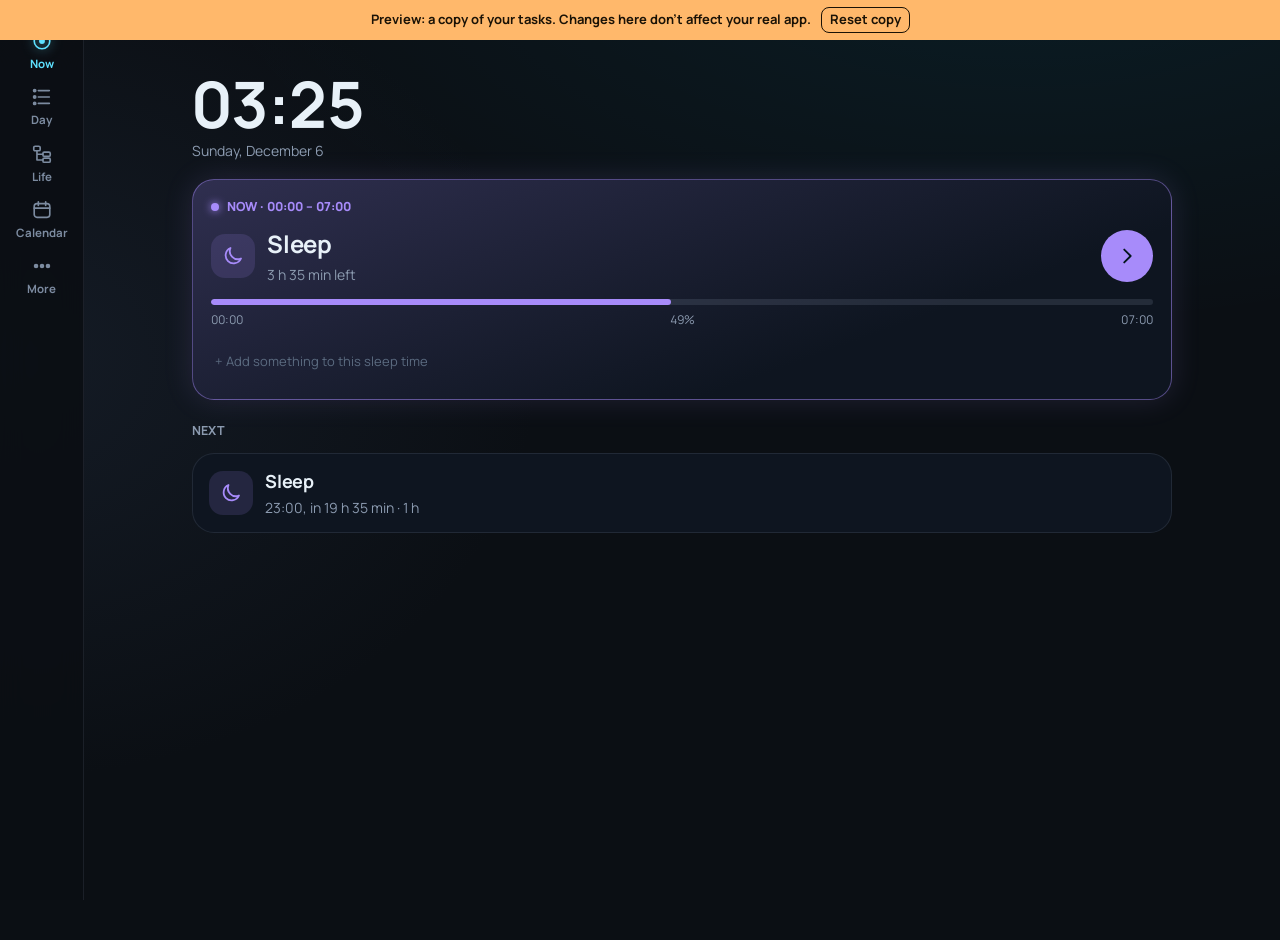
==== preview/index.html @ 296c931f "Add v2 planner preview (Now, Day timeline, Life tree, Calendar) Co-Authored-By: Claude Opus 5.5 <nor" ====
<!doctype html>
<html lang="en">
<head>
<meta charset="utf-8">
<meta name="viewport" content="width=device-width, initial-scale=1, viewport-fit=cover">
<meta name="theme-color" content="#0B0F14">
<title>Next Up</title>
<link rel="stylesheet" href="../fonts/manrope.css">

<link rel="icon" href="../icons/icon-192.png">
<link rel="apple-touch-icon" href="../icons/icon-192.png">
<meta name="mobile-web-app-capable" content="yes">
<script src="../sortable.min.js"></script>
<style>
:root{
  --bg:#0B0F14; --s1:#121A23; --s2:#1A2430; --s3:#2A384F; --line:rgba(94,225,255,.10); --line2:rgba(42,56,79,.75);
  --ink:#E8F1F8; --muted:#8A9BB0; --faint:#5C6B7E;
  --accent:#00D1FF; --accent2:#5EE1FF; --accent-ink:#03151C; --glow:rgba(0,209,255,.35);
  --danger:#FF7A88; --warn:#FFB86B; --ease:cubic-bezier(.25,.8,.25,1);
  color-scheme:dark;
}
@media (prefers-color-scheme: dark){:root:not([data-theme="light"]){--bg:#0B0F14;--s1:#121A23;--s2:#1A2430;--s3:#2A384F;--ink:#E8F1F8;--muted:#8A9BB0;--faint:#5C6B7E;--accent:#00D1FF;--accent2:#5EE1FF;color-scheme:dark}}
:root[data-theme="dark"]{--bg:#0B0F14;--s1:#121A23;--s2:#1A2430;--s3:#2A384F;--ink:#E8F1F8;--muted:#8A9BB0;--faint:#5C6B7E;--accent:#00D1FF;--accent2:#5EE1FF;color-scheme:dark}
:root{box-sizing:border-box;padding-top:env(safe-area-inset-top,0px);padding-bottom:env(safe-area-inset-bottom,0px)}
html{scroll-padding-top:env(safe-area-inset-top,0px);background:var(--bg);height:100%}
*,*::before,*::after{box-sizing:inherit}
body{margin:0;min-height:100%;color:var(--ink);font-family:Manrope,system-ui,-apple-system,"Segoe UI",Roboto,sans-serif;font-size:15px;line-height:1.5;-webkit-font-smoothing:antialiased;
  background:radial-gradient(1400px 700px at 80% -10%,rgba(0,209,255,.08),transparent 60%),radial-gradient(900px 700px at 0% 40%,rgba(42,56,79,.30),transparent 60%),var(--bg);background-attachment:fixed}
button,input,select,textarea{font:inherit;color:inherit}
button{cursor:pointer}
button:disabled{opacity:.4;cursor:default}
:focus-visible{outline:2px solid var(--accent2);outline-offset:2px;border-radius:10px}
.muted{color:var(--muted)} .grow{flex:1} .small{font-size:13px}

/* shell */
.shell{display:grid;grid-template-columns:264px minmax(0,1fr);min-height:100vh}
.side{position:sticky;top:0;height:100vh;padding:26px 18px;border-right:1px solid var(--line);background:rgba(11,15,20,.55);backdrop-filter:blur(10px);display:flex;flex-direction:column;gap:22px;overflow:auto}
.wordmark{font-weight:600;letter-spacing:.55em;font-size:15px;text-transform:uppercase;padding:0 8px}
.tagline{color:var(--muted);font-size:13px;padding:0 8px;margin-top:-16px}
.navl{display:grid;gap:4px}
.navl button{display:flex;align-items:center;gap:12px;border:1px solid transparent;background:transparent;color:var(--muted);padding:10px 12px;border-radius:14px;font-weight:600;text-align:left}
.navl button svg{width:20px;height:20px}
.navl button:hover{color:var(--ink);background:var(--s1)}
.navl button[aria-current="page"]{color:var(--ink);background:linear-gradient(90deg,rgba(0,209,255,.16),rgba(0,209,255,.03));border-color:rgba(0,209,255,.25)}
.navl button[aria-current="page"] svg{color:var(--accent2);filter:drop-shadow(0 0 6px rgba(0,209,255,.7))}
.badge{margin-left:auto;font-size:12px;background:var(--s3);color:var(--ink);border-radius:999px;padding:1px 8px}
.cap{border:1px solid var(--line);border-radius:18px;padding:14px;background:rgba(18,26,35,.7)}
.cap h3{margin:0 0 2px;font-size:14px}
.cap p{margin:6px 0 0;font-size:12.5px;color:var(--muted)}
.cap input{width:100%;border:1px solid var(--s3);background:rgba(11,15,20,.6);border-radius:12px;padding:10px 12px;margin-top:8px}
.mini-focus{border:1px solid var(--accent);border-radius:16px;padding:12px 14px;background:rgba(0,209,255,.06);cursor:pointer;box-shadow:0 0 18px rgba(0,209,255,.12)}
.mini-focus .k{font-size:12px;color:var(--muted)}
.mini-focus .v{font-weight:600;overflow-wrap:anywhere}
.side .bottom{margin-top:auto;display:grid;gap:8px}
.main{padding:28px 36px 60px;min-width:0;max-width:2200px;width:100%}

/* headers */
.phead{display:flex;align-items:center;gap:14px;flex-wrap:wrap;margin-bottom:20px}
.phead h1{font-size:28px;font-weight:700;margin:0;letter-spacing:-.015em}
.phead .sub{color:var(--muted);font-size:14px}

/* cards */
.card{background:linear-gradient(180deg,rgba(26,36,48,.75),rgba(18,26,35,.75));border:1px solid var(--line);border-radius:24px;padding:20px;position:relative;min-width:0}
.card h2{font-size:17px;font-weight:700;margin:0}
.card .hint{color:var(--muted);font-size:13.5px;margin:2px 0 12px}
.card-head{display:flex;align-items:center;justify-content:space-between;gap:10px;margin-bottom:12px}
.stack{display:grid;gap:16px;align-content:start;min-width:0}

/* home */
.home-grid{display:grid;grid-template-columns:repeat(4,minmax(0,1fr));gap:18px}
.span2{grid-column:span 2}.span4{grid-column:1/-1}
.hero{padding:0;overflow:hidden;min-height:300px;display:flex;flex-direction:column;justify-content:flex-end}
.scene{position:absolute;inset:0;width:100%;height:100%;display:block}
.hero-in{position:relative;padding:26px;display:flex;align-items:flex-end;justify-content:space-between;gap:20px}
.hero h1{font-size:clamp(28px,2.4vw,38px);font-weight:600;letter-spacing:-.02em;margin:0;line-height:1.1}
.hero p{margin:6px 0 0;color:#B9C8D6}
.hero .btns{display:flex;gap:10px;margin-top:18px;flex-wrap:wrap}
.mini-ring{position:relative;width:96px;height:96px;flex:none}
.mini-ring svg{width:100%;height:100%;transform:rotate(-90deg)}
.mini-ring .lbl{position:absolute;inset:0;display:grid;place-items:center;text-align:center;font-weight:700;font-size:18px;line-height:1.1}
.mini-ring .lbl small{display:block;font-size:11px;font-weight:500;color:#B9C8D6}
.now-line{display:flex;align-items:center;gap:12px;cursor:pointer;padding:10px 0;border-top:1px solid var(--line2)}
.now-line:first-of-type{border-top:none}
.now-line .k{font-size:12.5px;color:var(--muted);width:64px;flex:none}
.now-line .v{font-weight:600;flex:1;min-width:0;overflow-wrap:anywhere}
.dotc{width:9px;height:9px;border-radius:50%;background:var(--c,var(--accent));box-shadow:0 0 10px var(--c,var(--accent));flex:none}
.folder{width:100%;text-align:left;display:flex;align-items:center;gap:14px;cursor:pointer}
.folder:hover{border-color:rgba(94,225,255,.28)}
.folder .fi{width:48px;height:48px;border-radius:16px;background:rgba(0,209,255,.10);border:1px solid rgba(0,209,255,.25);display:grid;place-items:center;color:var(--accent2);flex:none}
.folder .fi svg{width:22px;height:22px}
.folder b{display:block;font-size:17px}
.folder span.sub{color:var(--muted);font-size:13.5px}
.chev{color:var(--faint);font-size:20px;line-height:1}
.week{display:grid;grid-template-columns:repeat(7,minmax(0,1fr));gap:12px}
.wday{border:1px solid var(--line2);border-radius:18px;padding:14px;background:rgba(11,15,20,.4);cursor:pointer;text-align:left;display:grid;gap:8px;align-content:start}
.wday:hover{border-color:rgba(94,225,255,.3)}
.wday.today{border-color:var(--accent);box-shadow:0 0 16px rgba(0,209,255,.15)}
.wday .dn{font-weight:700}
.wday .dl{font-size:12.5px;color:var(--muted)}
.wday ul{list-style:none;margin:0;padding:0;display:grid;gap:4px}
.wday li{font-size:13px;color:#C4D2DE;white-space:nowrap;overflow:hidden;text-overflow:ellipsis}
.wday li.d{text-decoration:line-through;color:var(--faint)}

/* buttons */
.btn{border:1px solid var(--s3);background:var(--s1);border-radius:14px;padding:10px 16px;font-weight:600;display:inline-flex;align-items:center;justify-content:center;gap:8px;white-space:nowrap}
.btn:hover{border-color:rgba(94,225,255,.35)}
.btn.primary{border:none;background:linear-gradient(90deg,#1E9BFF,var(--accent));color:var(--accent-ink);box-shadow:0 0 22px rgba(0,209,255,.22);font-weight:700}
.btn.block{width:100%}
.btn.ghost{background:transparent;border-color:transparent}
.btn.danger{color:var(--danger)}
.btn.sm{padding:7px 12px;font-size:13.5px;border-radius:12px}
.btn svg{width:18px;height:18px}
.icon-btn{width:34px;height:34px;border-radius:11px;border:none;background:transparent;color:var(--muted);display:grid;place-items:center;padding:0;flex:none}
.icon-btn svg{width:17px;height:17px}
.icon-btn:hover{color:var(--ink);background:var(--s2)}
.icon-btn[aria-pressed="true"]{color:var(--accent2)}

/* forms */
.add{display:flex;gap:8px}
.add input[type=text]{flex:1;min-width:0;border:1px solid var(--s3);background:rgba(11,15,20,.55);border-radius:14px;padding:10px 13px}
.add input::placeholder,textarea::placeholder,.cap input::placeholder{color:var(--faint)}
.add select{border:1px solid var(--s3);background:rgba(11,15,20,.55);border-radius:14px;padding:0 8px;max-width:100px}

/* rows */
ul.list{list-style:none;margin:0;padding:0;min-height:12px}
.trow{display:flex;align-items:center;gap:10px;padding:10px 12px 10px 6px;border-radius:16px;background:rgba(11,15,20,.45);border:1px solid var(--line2);margin-bottom:7px;cursor:pointer;transition:border-color .4s var(--ease),background .4s var(--ease)}
.trow:hover{border-color:rgba(94,225,255,.28)}
.trow.sel{border-color:var(--accent2);background:rgba(0,209,255,.07)}
.trow.running{border-color:var(--accent);box-shadow:0 0 18px rgba(0,209,255,.15)}
.trow.blocked .ttitle{color:var(--muted)}
.ghost{opacity:.35}
.handle{color:var(--faint);padding:6px 2px 6px 4px;cursor:grab;touch-action:none;display:flex}
.handle:hover{color:var(--accent2)}
.handle svg{width:16px;height:16px}
.check{flex:none;width:24px;height:24px;border-radius:50%;border:2px solid var(--s3);background:transparent;display:grid;place-items:center;padding:0;color:var(--accent-ink)}
.check svg{width:13px;height:13px;opacity:0}
.check:hover{border-color:var(--accent)}
.done .check,.check.on{background:var(--accent);border-color:var(--accent);box-shadow:0 0 10px var(--glow)}
.done .check svg,.check.on svg{opacity:1}
.tbody{flex:1;min-width:0}
.ttitle{font-weight:600;overflow-wrap:anywhere}
.done .ttitle{text-decoration:line-through;color:var(--muted)}
.chips{display:flex;flex-wrap:wrap;gap:4px 10px;margin-top:2px}
.chip{font-size:12.5px;color:var(--muted);display:inline-flex;align-items:center;gap:5px}
.chip i{width:7px;height:7px;border-radius:50%;background:var(--c);display:inline-block}
.chip.late{color:var(--danger)} .chip.warn{color:var(--warn)}
.chip svg{width:12px;height:12px}
.ttime{width:92px;flex:none;font-variant-numeric:tabular-nums;line-height:1.2}
.ttime b{display:block;font-size:15.5px;color:var(--ink)}
.ttime span{font-size:12px;color:var(--muted)}
.clock{font-variant-numeric:tabular-nums;font-weight:700;font-size:15px;color:var(--accent2)}
.clock.idle{color:var(--muted);font-weight:600}
.clock.over{color:var(--danger)}
.empty{color:var(--muted);text-align:center;padding:16px 12px;border:1.5px dashed var(--line2);border-radius:16px;font-size:13.5px;list-style:none}
.reveal{opacity:0;transition:opacity .3s}
.trow:hover .reveal,.trow:focus-within .reveal,.step:hover .reveal{opacity:1}
.nowmark{list-style:none;position:relative;height:16px;margin:2px 0 8px}
.nowmark::before{content:"";position:absolute;left:0;right:0;top:7px;height:2px;background:var(--accent);box-shadow:0 0 10px var(--accent)}
.nowmark span{position:absolute;left:12px;top:-1px;background:var(--bg);color:var(--accent2);font-size:11.5px;font-weight:700;padding:0 8px;border-radius:6px}

/* day */
.days{display:flex;gap:8px}
.days button{border:1px solid var(--line);background:var(--s1);border-radius:14px;padding:6px 12px;display:grid;justify-items:center;line-height:1.25;min-width:58px}
.days button small{font-size:11.5px;color:var(--muted)}
.days button b{font-size:15px}
.days button[aria-pressed="true"]{background:linear-gradient(180deg,rgba(0,209,255,.22),rgba(0,209,255,.08));border-color:var(--accent);box-shadow:0 0 16px rgba(0,209,255,.2)}
.day-grid{display:grid;grid-template-columns:minmax(300px,360px) minmax(0,1fr) minmax(380px,480px);gap:18px;align-items:start}
.sticky{position:sticky;top:20px;max-height:calc(100vh - 40px);overflow:auto}
.segb{border:1px solid color-mix(in srgb,var(--c) 30%,transparent);background:color-mix(in srgb,var(--c) 5%,rgba(18,26,35,.6));border-radius:22px;padding:6px 14px 12px;margin-bottom:14px}
.seg-h{display:flex;align-items:center;gap:12px;padding:10px 0}
.seg-h b{font-size:16px}
.seg-h .rng{font-variant-numeric:tabular-nums;color:var(--muted);font-size:13.5px}
.fillbar{height:5px;border-radius:5px;background:rgba(138,155,176,.18);overflow:hidden;width:120px}
.fillbar i{display:block;height:100%;background:var(--c,var(--accent));box-shadow:0 0 8px var(--c,var(--accent));border-radius:5px}
.foldbtn{border:1px solid var(--s3);background:transparent;color:var(--muted);border-radius:10px;padding:4px 10px;font-size:12.5px;font-weight:600;display:inline-flex;gap:6px;align-items:center}
.foldbtn svg{width:14px;height:14px;transition:transform .3s var(--ease)}
.foldbtn[aria-expanded="false"] svg{transform:rotate(-90deg)}
.foldbtn:hover{color:var(--ink);border-color:var(--c,var(--accent))}
.segb .slist{min-height:40px;padding-bottom:4px}
.segb.folded{padding-bottom:6px}
.segb .add{margin-top:6px}

/* minimal shell */
.side{display:none}
.shell{grid-template-columns:1fr}
.main{margin:0 auto}
.navbar{display:flex;gap:8px;margin-bottom:18px}
.home-min{max-width:960px;margin:3vh auto 0}
.htabs{list-style:none;margin:0;padding:0;display:grid;gap:16px}
.htab{display:flex;align-items:center;gap:18px;padding:22px 26px;cursor:grab;user-select:none;-webkit-user-select:none;transition:border-color .4s var(--ease),box-shadow .4s var(--ease)}
.htab:hover{border-color:rgba(94,225,255,.3);box-shadow:0 0 26px rgba(0,209,255,.08)}
.htab h2{font-size:21px}
.htab .sub{color:var(--muted);font-size:14px}
.ht-text{display:grid;gap:2px;min-width:0}
.hday{min-height:170px;overflow:hidden;align-items:flex-end}
.hday > :not(.scene){position:relative}
.hday .sub{color:#B9C8D6}
.hdump{flex-direction:column;align-items:stretch;gap:14px}
.ht-row{display:flex;align-items:center;gap:18px;cursor:pointer}
.htab .add input{cursor:text}
.home-top{text-align:center;margin-bottom:18px}
.home-top .wordmark{margin-bottom:22px;padding:0}
.home-top h1{font-size:clamp(32px,3vw,46px);font-weight:600;letter-spacing:-.02em;margin:0}
.home-top p{margin:6px 0 0}
.home-cards{display:grid;grid-template-columns:repeat(3,minmax(0,1fr));gap:22px;align-items:stretch}
.hcard{display:flex;flex-direction:column;gap:10px;min-height:400px;padding:26px}
.hc-top{display:flex;align-items:center;gap:14px;margin-bottom:4px}
.hc-top h2{font-size:21px}
.fi{width:48px;height:48px;border-radius:16px;background:rgba(0,209,255,.10);border:1px solid rgba(0,209,255,.25);display:grid;place-items:center;color:var(--accent2);flex:none}
.fi svg{width:22px;height:22px}
.hc-link{margin-top:auto;border:none;background:transparent;color:var(--muted);text-align:left;padding:10px 0 0;display:flex;justify-content:space-between;align-items:center;font-weight:600;border-top:1px solid var(--line2)}
.hc-link:hover{color:var(--ink)}
.hc-day{padding:0;overflow:hidden;text-align:left;cursor:pointer;justify-content:flex-end}
.hc-day:hover{border-color:rgba(94,225,255,.35);box-shadow:0 0 30px rgba(0,209,255,.12)}
.hc-in{position:relative;display:flex;flex-direction:column;gap:8px;padding:26px}
.hc-in .hint{margin:0;color:#B9C8D6}
.hc-go{display:flex;justify-content:space-between;align-items:center;font-weight:700;color:var(--accent2);margin-top:8px}
.cal-head{display:flex;align-items:center;justify-content:space-between;margin-bottom:10px}
.cal-head b{font-size:15px}
.cal-grid{display:grid;grid-template-columns:repeat(7,1fr);gap:4px}
.cwd{text-align:center;font-size:12px;color:var(--faint);font-weight:600;padding-bottom:4px}
.cday{position:relative;aspect-ratio:1;border:1px solid transparent;background:transparent;border-radius:12px;display:grid;place-items:center;font-size:14px;font-weight:600;padding:0}
.cday:hover{border-color:rgba(94,225,255,.35);background:rgba(0,209,255,.05)}
.cday.blank{pointer-events:none}
.cday.past{color:var(--faint)}
.cday.today{background:rgba(0,209,255,.14);border-color:var(--accent);color:var(--ink);box-shadow:0 0 12px rgba(0,209,255,.2)}
.cday i{position:absolute;bottom:5px;left:50%;transform:translateX(-50%);width:5px;height:5px;border-radius:50%;background:var(--accent2);box-shadow:0 0 6px var(--accent)}
.cday i.due{background:var(--warn);box-shadow:0 0 6px var(--warn)}
.cal-grid.big{gap:8px}
.cal-grid.big .cwd{font-size:13px;text-align:left;padding-left:8px}
.cday.big{aspect-ratio:auto;min-height:130px;place-items:start;align-content:start;text-align:left;padding:10px;border:1px solid var(--line2);background:rgba(11,15,20,.4)}
.cday.big .cn{font-size:15px;font-weight:700}
.cday.big ul{list-style:none;margin:6px 0 0;padding:0;display:grid;gap:3px;width:100%;min-width:0}
.cday.big li{font-size:12.5px;font-weight:500;color:#C4D2DE;white-space:nowrap;overflow:hidden;text-overflow:ellipsis}
.cday.big li b{color:var(--accent2);font-weight:700}
.cday.big li.d{text-decoration:line-through;color:var(--faint)}
.cday.big li.due{color:var(--warn)}
@media (max-width:1000px){.home-cards{grid-template-columns:1fr}.hcard{min-height:0}}

.day-grid.two{grid-template-columns:minmax(0,1fr) minmax(380px,480px)}
.days-bottom{justify-content:center;margin-top:22px;flex-wrap:wrap}
@media (max-width:1000px){.day-grid.two{grid-template-columns:1fr}}

.org-grid{display:grid;grid-template-columns:repeat(2,minmax(0,1fr));gap:18px;max-width:1300px}
.org-card{display:flex;flex-direction:column;gap:10px;align-items:flex-start}
.org-card .hint{margin:0 0 6px}
.org-wide{grid-column:1/-1;align-items:stretch}
.org-anchors{list-style:none;margin:0 0 6px;padding:0;display:grid;gap:6px;width:100%}
.org-anchor{display:flex;align-items:center;gap:10px;padding:9px 12px;border-radius:12px;border:1px solid color-mix(in srgb,var(--c) 30%,transparent);background:color-mix(in srgb,var(--c) 7%,transparent)}
.org-add{width:100%;flex-wrap:wrap}
.org-add input[type=date]{border:1px solid var(--s3);background:rgba(11,15,20,.55);border-radius:14px;padding:0 10px}
@media (max-width:1000px){.org-grid{grid-template-columns:1fr}}

.day-grid.one{grid-template-columns:minmax(0,1fr);max-width:1400px;margin:0 auto}
.navbar{align-items:center}
.crumbs-bar{display:flex;align-items:center;gap:6px;margin-left:10px;color:var(--muted);font-size:14px;flex-wrap:wrap;min-width:0}
.crumbs-bar > svg{width:16px;height:16px;color:var(--faint)}
.crumb{border:none;background:transparent;color:var(--muted);padding:4px 6px;border-radius:8px;font-weight:600}
button.crumb:hover{color:var(--ink);background:var(--s1)}
.crumb.cur{color:var(--accent2);max-width:420px;white-space:nowrap;overflow:hidden;text-overflow:ellipsis}
.csep{color:var(--faint)}
.erow{cursor:grab}
.hhead{height:calc(var(--row) - 6px);margin-bottom:6px;display:flex;align-items:center;gap:12px;padding:0 16px;border-radius:14px;border-left:3px solid var(--c);background:linear-gradient(90deg,color-mix(in srgb,var(--c) 18%,transparent),transparent 70%);cursor:pointer;user-select:none;-webkit-user-select:none;list-style:none}
.hhead b{font-size:16px}
.hhead:hover .addhere,.arow:hover .addhere{opacity:1}
.arow .addhere{opacity:0;transition:opacity .3s}
.arow.done b{text-decoration:line-through;opacity:.7}

.task-grid{display:grid;grid-template-columns:minmax(0,1.3fr) minmax(320px,1fr);gap:18px;align-items:start;max-width:1500px}
.timer-grid{display:grid;grid-template-columns:minmax(380px,1fr) minmax(0,1fr);gap:18px;align-items:start;max-width:1500px}
@media (max-width:1000px){.task-grid,.timer-grid{grid-template-columns:1fr}}

.hrow.nowrow{border:2px solid #FF9F43 !important;box-shadow:0 0 0 4px rgba(255,159,67,.10),0 0 24px rgba(255,159,67,.30)}
.hrow.nowrow .htime{color:#FFB86B;text-shadow:0 0 10px rgba(255,159,67,.6)}
.hrow.nowrow.erow .muted{color:var(--ink)}

.step{cursor:grab;user-select:none;-webkit-user-select:none;border-radius:12px}
.step:hover{background:rgba(26,36,48,.5)}
.step .handle{display:none}

.check.big{width:32px;height:32px;margin-right:4px}
.check.big svg{width:16px;height:16px}
.phead.done h1{text-decoration:line-through;color:var(--muted)}

.task-one{max-width:900px}
.org-sel{width:100%;max-width:560px;border:1px solid var(--s3);background:rgba(11,15,20,.55);border-radius:14px;padding:10px 12px}
.org-two{display:grid;grid-template-columns:1fr 1fr;gap:16px;width:100%}
@media (max-width:1000px){.org-two{grid-template-columns:1fr}}

.steptree{list-style:none}
.step.tnode{display:block !important;padding:0 !important;border-top:none !important;cursor:default;margin:0;gap:0;background:transparent}
.step.tnode:hover{background:transparent}
.tline .tbody{min-width:0;flex:1}
.tline .ttitle{overflow-wrap:break-word;word-break:normal}
.tnode:hover{background:transparent}
.tline{display:flex;align-items:center;gap:10px;padding:11px 12px;margin-bottom:8px;border-radius:16px;border:1px solid var(--line2);background:rgba(11,15,20,.45);cursor:grab;user-select:none;-webkit-user-select:none;transition:border-color .3s var(--ease),background .3s var(--ease)}
.tline:hover{border-color:rgba(94,225,255,.28)}
.tnode.open > .tline{border-color:rgba(0,209,255,.35);background:linear-gradient(90deg,rgba(0,209,255,.10),rgba(11,15,20,.45) 70%)}
.steptree.sub{margin:-2px 0 10px 34px;padding:0}
.steptree.sub .tline{padding:7px 10px;gap:8px;border-radius:12px;margin-bottom:6px;font-size:14px;background:rgba(18,26,35,.55)}
.steptree.sub .tline .check.sm{width:18px;height:18px}
.steptree.sub .tline .check.sm svg{width:10px;height:10px}
.steptree.sub .twisty,.steptree.sub .twisty-sp{width:20px}
.steptree.sub .twisty-sp{display:none}
.steptree.sub .fold-ic:not(.has){display:none}
.steptree.sub .fold-ic svg{width:15px;height:15px}
.twisty{width:24px;height:24px;border:none;background:transparent;color:var(--muted);display:grid;place-items:center;padding:0;border-radius:7px;flex:none}
.twisty svg{width:14px;height:14px;transition:transform .25s var(--ease)}
.twisty.open svg{transform:rotate(90deg)}
.twisty:hover{color:var(--ink);background:var(--s2)}
.twisty-sp{width:24px;flex:none}
.fold-ic{width:18px;flex:none;display:grid;place-items:center;color:var(--accent2)}
.fold-ic svg{width:17px;height:17px}
.tchips{margin:0;flex-wrap:nowrap}
.tnode.done > .tline .ttitle{text-decoration:line-through;color:var(--muted)}
.tnode.current > .tline{background:rgba(0,209,255,.07);box-shadow:inset 3px 0 0 var(--accent)}
#sdNotes{min-height:90px}

.find-sum{list-style:none;color:var(--muted);font-size:13px;margin:4px 0 10px}
.find-list{max-height:520px;overflow:auto}
.find-path{font-size:12.5px;color:var(--accent2);margin-top:4px;line-height:1.5}
.tplsel{border:1px solid var(--s3);background:rgba(11,15,20,.55);border-radius:12px;padding:0 8px;max-width:160px}

/* hours */
.hours-card{padding:14px 16px 16px}
.hours{--row:60px;position:relative}
.tcol{list-style:none;margin:0;padding:0}
.tcol li{height:var(--row);display:flex;flex-direction:column;justify-content:center;font-variant-numeric:tabular-nums;color:var(--muted);font-size:14px;font-weight:600;line-height:1.2}
.tcol li span{font-size:11.5px;font-weight:500;color:var(--faint)}
.tcol li.now{color:var(--accent2);text-shadow:0 0 10px rgba(0,209,255,.6)}
.hlist{list-style:none;margin:0;padding:0;min-width:0}
.htime{flex:none;width:52px;font-variant-numeric:tabular-nums;font-weight:700;font-size:14px;color:var(--muted);padding-left:8px}
.htime.wide{width:118px}
.htime.now{color:var(--accent2);text-shadow:0 0 10px rgba(0,209,255,.6)}
.hrow,#poolList .trow{cursor:grab;user-select:none;-webkit-user-select:none}
.hrow .check,.hrow button{cursor:pointer}
.chosen{cursor:grabbing;border-color:var(--accent2) !important;box-shadow:0 0 18px rgba(0,209,255,.25)}
.hrow{height:calc(var(--row) - 6px);margin:0 0 6px !important;display:flex;align-items:center;gap:10px;padding:0 12px 0 6px !important;border-radius:16px;border:1px solid var(--line2);background:rgba(11,15,20,.45);overflow:hidden}
.hrow .tbody.one{display:flex;align-items:center;gap:12px;min-width:0}
.hrow .tbody.one .ttitle{white-space:nowrap;overflow:hidden;text-overflow:ellipsis;flex:0 1 auto}
.hrow .tbody.one .chips{flex-wrap:nowrap;overflow:hidden;margin:0;flex:1 1 auto;min-width:0}
.hrow .tbody.one .chip{white-space:nowrap}
.arow{border-color:color-mix(in srgb,var(--c) 28%,transparent);background:color-mix(in srgb,var(--c) 9%,rgba(11,15,20,.4))}
.arow b{font-size:15px}
.arow.folded{background:linear-gradient(90deg,color-mix(in srgb,var(--c) 18%,transparent),color-mix(in srgb,var(--c) 5%,transparent));border-color:color-mix(in srgb,var(--c) 45%,transparent)}
.erow{border-style:dashed;background:transparent}
.erow .addhere{opacity:0;transition:opacity .3s}
.erow:hover .addhere,.erow .addhere:focus-visible{opacity:1}
.erow.adding{border-style:solid;border-color:var(--accent);padding:0 8px !important}
.erow.adding .add input{padding:7px 12px}
.hnow{position:absolute;left:0;right:0;height:2px;background:var(--accent);box-shadow:0 0 10px var(--accent);pointer-events:none;z-index:2}
.hnow::before{content:"";position:absolute;left:0;top:-3px;width:8px;height:8px;border-radius:50%;background:var(--accent)}
@media (hover:none){.erow .addhere{opacity:1}}

/* focus panel */
.ring-wrap{position:relative;width:var(--rs,220px);aspect-ratio:1;margin:4px auto 26px}
.ring{width:100%;height:100%;display:block}
.ring .track{fill:none;stroke:rgba(26,36,48,.9);stroke-width:9}
.ring .arc{fill:none;stroke:var(--accent);stroke-width:9;stroke-linecap:round;filter:drop-shadow(0 0 7px rgba(0,209,255,.7));transition:stroke-dashoffset 1s linear}
.ring .arc.over{stroke:var(--danger);filter:drop-shadow(0 0 7px rgba(255,122,136,.6))}
.ring-c{position:absolute;inset:0;display:grid;place-content:center;text-align:center}
.ring-time{font-size:calc(var(--rs,220px) * .2);font-weight:600;font-variant-numeric:tabular-nums;letter-spacing:-.02em;line-height:1}
.ring-time.over{color:var(--danger)}
.ring-label{color:#B9C8D6;font-size:13.5px;margin-top:6px}
.ring-play{position:absolute;left:50%;bottom:-24px;transform:translateX(-50%);width:56px;height:56px;border-radius:50%;border:none;background:radial-gradient(circle at 35% 30%,var(--accent2),#0FA5D8);color:var(--accent-ink);display:grid;place-items:center;box-shadow:0 0 26px rgba(0,209,255,.55)}
.ring-play svg{width:22px;height:22px}
.fp-hero{padding:0;overflow:hidden}
.fp-hero .inner{position:relative;padding:22px 20px 20px;display:grid;justify-items:center;gap:6px;text-align:center}
.fp-title{font-size:21px;font-weight:700;margin:2px 0 0;cursor:text;overflow-wrap:anywhere}
.nowstep{color:var(--accent2);font-weight:600;font-size:13.5px;min-height:20px}
.fp-actions{display:flex;gap:8px;justify-content:center;flex-wrap:wrap;margin-top:6px}
.meta{display:grid;grid-template-columns:auto 1fr;gap:8px 16px;font-size:14px;margin:0}
.meta dt{color:var(--muted)} .meta dd{margin:0;min-width:0}
.deplink{display:flex;align-items:center;gap:8px;cursor:pointer;padding:2px 0}
.deplink .check{width:18px;height:18px}
.deplink .check svg{width:10px;height:10px}
.step{display:flex;align-items:center;gap:10px;padding:8px 6px 8px 2px;border-top:1px solid var(--line2);list-style:none}
.step:first-child{border-top:none}
.step.current{background:rgba(0,209,255,.07);border-radius:12px;box-shadow:inset 3px 0 0 var(--accent)}
.check.sm{width:21px;height:21px}
textarea{width:100%;min-height:110px;resize:vertical;border:1px solid var(--s3);background:rgba(11,15,20,.55);border-radius:14px;padding:12px 14px;line-height:1.5}
.focus-grid{display:grid;grid-template-columns:minmax(360px,1.1fr) minmax(0,1fr) minmax(320px,.9fr);gap:18px;align-items:start}
.placeholder{display:grid;place-items:center;text-align:center;color:var(--muted);min-height:280px;gap:8px}
.placeholder svg{width:40px;height:40px;color:var(--s3)}

/* brain dump */
.dump-grid{display:grid;grid-template-columns:minmax(360px,520px) minmax(0,1fr);gap:18px;align-items:start}
.dump-big{display:flex;gap:10px;margin-bottom:18px;max-width:900px}
form[data-kind="shared"]{flex-wrap:wrap}form[data-kind="shared"] input{flex:1 1 100%}form[data-kind="shared"] select{flex:1;max-width:none!important;padding:10px}
.dump-big input{flex:1;border:1px solid var(--s3);background:rgba(11,15,20,.55);border-radius:16px;padding:14px 16px;font-size:16px}

/* wizard */
.wiz{max-width:760px}
.wiz .dots{display:flex;gap:8px;margin-bottom:18px}
.wiz .dots button{width:30px;height:6px;border-radius:6px;border:none;background:var(--s3);padding:0}
.wiz .dots button.on{background:var(--accent);box-shadow:0 0 8px var(--accent)}
.wiz .dots button.done{background:rgba(0,209,255,.4)}
.wiz .task{color:var(--muted);font-size:14px;margin:0 0 4px}
.wiz h2{font-size:24px;margin:0 0 18px;font-weight:700;letter-spacing:-.01em}
.opts{display:grid;grid-template-columns:repeat(auto-fill,minmax(150px,1fr));gap:10px}
.opt{border:1px solid var(--s3);background:rgba(11,15,20,.45);border-radius:16px;padding:14px;text-align:left;display:grid;gap:3px}
.opt b{font-size:15px}.opt span{font-size:12.5px;color:var(--muted)}
.opt:hover{border-color:rgba(94,225,255,.4)}
.opt[aria-pressed="true"]{border-color:var(--accent);background:rgba(0,209,255,.12);box-shadow:0 0 14px rgba(0,209,255,.18)}
.opt i{width:10px;height:10px;border-radius:50%;background:var(--c);box-shadow:0 0 8px var(--c);display:inline-block;margin-bottom:4px}
.wiz-row{display:flex;align-items:center;gap:10px;margin-top:14px;color:var(--muted);font-size:14px}
.wiz-row input{border:1px solid var(--s3);background:rgba(11,15,20,.55);border-radius:12px;padding:8px 10px;width:auto}
.wiz-foot{display:flex;gap:8px;margin-top:24px;align-items:center}
.deplist{list-style:none;margin:10px 0 0;padding:0;max-height:300px;overflow:auto;display:grid;gap:6px}
.depopt{width:100%;display:flex;align-items:center;gap:10px;border:1px solid var(--line2);background:rgba(11,15,20,.45);border-radius:14px;padding:9px 12px;text-align:left}
.depopt .check{width:20px;height:20px}
.depopt[aria-pressed="true"]{border-color:var(--accent)}
.depopt[aria-pressed="true"] .check{background:var(--accent);border-color:var(--accent)}
.depopt[aria-pressed="true"] .check svg{opacity:1}
.sum{display:grid;grid-template-columns:150px 1fr;gap:10px 18px;font-size:15px;margin:0 0 6px}
.sum dt{color:var(--muted)} .sum dd{margin:0}
.search{width:100%;border:1px solid var(--s3);background:rgba(11,15,20,.55);border-radius:12px;padding:9px 12px}

/* dialogs */
dialog{border:1px solid var(--line);border-radius:26px;background:linear-gradient(180deg,#16202B,#10171F);color:var(--ink);padding:0;width:min(560px,calc(100vw - 24px));max-height:calc(100dvh - 32px)}
dialog.wide{width:min(820px,calc(100vw - 24px))}
dialog::backdrop{background:rgba(3,6,10,.7);backdrop-filter:blur(3px)}
.dlg{padding:24px}
.dlg h3{margin:0 0 14px;font-size:20px;font-weight:700}
.field{display:block;margin-bottom:14px}
.field>span{display:block;font-size:13px;color:var(--muted);margin-bottom:6px;font-weight:600}
.field input{width:100%;border:1px solid var(--s3);background:rgba(11,15,20,.55);border-radius:14px;padding:11px 13px}
.two{display:grid;grid-template-columns:1fr 1fr;gap:10px}
.quick{display:flex;flex-wrap:wrap;gap:6px;margin-top:8px}
.quick button{border:1px solid var(--s3);background:transparent;border-radius:999px;padding:4px 12px;font-size:13.5px;color:var(--muted)}
.quick button[aria-pressed="true"]{border-color:var(--accent);color:var(--ink);background:rgba(0,209,255,.14)}
.actions{display:flex;gap:8px;justify-content:flex-end;flex-wrap:wrap;margin-top:8px}
.anchor{border:1px solid color-mix(in srgb,var(--c) 35%,transparent);background:color-mix(in srgb,var(--c) 6%,transparent);border-radius:20px;padding:14px;margin-bottom:12px}
.arow{display:flex;gap:8px;align-items:center}
.aname{flex:1;min-width:0;border:none;background:transparent;font-weight:700;font-size:17px;padding:2px 0}
.awhen{font-size:14px;margin:2px 0 10px;font-variant-numeric:tabular-nums}
.rngf{display:grid;grid-template-columns:58px 1fr;align-items:center;gap:8px;font-size:13px;color:var(--muted);margin-bottom:6px}
.rngf input{width:100%;accent-color:var(--c,var(--accent))}
.arow2{display:flex;flex-wrap:wrap;gap:10px;align-items:center;margin-top:8px;font-size:13.5px}
.arow2 select{border:1px solid var(--s3);background:var(--s1);border-radius:12px;padding:6px 8px}
.tog{display:flex;gap:6px;align-items:center;color:var(--muted)}
.tog input{accent-color:var(--accent)}
.swatches{display:flex;gap:6px;margin-left:auto}
.sw{width:22px;height:22px;border-radius:50%;border:2px solid transparent;background:var(--s);padding:0}
.sw.on{border-color:var(--ink);box-shadow:0 0 10px var(--s)}
.seg{display:inline-flex;background:var(--s1);border:1px solid var(--line);border-radius:14px;padding:3px;gap:2px}
.seg button{border:none;background:transparent;padding:6px 12px;border-radius:11px;font-weight:600;font-size:14px;color:var(--muted)}
.seg button[aria-pressed="true"]{background:var(--s3);color:var(--ink);box-shadow:inset 0 0 0 1px rgba(0,209,255,.35)}

/* picker */
.spin{text-align:center;padding:28px 24px 24px}
.spin .orb{width:118px;height:118px;margin:0 auto 10px;border-radius:50%;border:3px solid var(--accent);box-shadow:0 0 30px rgba(0,209,255,.4),inset 0 0 30px rgba(0,209,255,.15);display:grid;place-items:center;color:var(--accent2)}
.spin .orb svg{width:44px;height:44px}
.spin.spinning .orb{animation:turn 1s var(--ease)}
@keyframes turn{to{transform:rotate(360deg)}}
.spin .label{color:var(--muted);font-weight:600;margin:0}
.spin .result{font-size:28px;font-weight:700;margin:8px 0 4px;min-height:2.3em;display:flex;align-items:center;justify-content:center;overflow-wrap:anywhere}
.spin .result.settled{color:var(--accent2);text-shadow:0 0 18px rgba(0,209,255,.35)}
.spin .chips{justify-content:center;min-height:22px}
.spin .why{color:var(--muted);font-size:13.5px;min-height:20px;margin-top:6px}
.spin .from{margin:16px 0 18px}
.spin .actions{justify-content:center}

.toast{position:fixed;left:50%;bottom:28px;transform:translate(-50%,40px);opacity:0;background:var(--s2);border:1px solid var(--accent);color:var(--ink);padding:12px 18px;border-radius:16px;font-weight:600;transition:all .4s var(--ease);z-index:20;max-width:calc(100vw - 32px);box-shadow:0 0 24px rgba(0,209,255,.25);pointer-events:none;display:flex;gap:14px;align-items:center}
.toast.show{transform:translate(-50%,0);opacity:1;pointer-events:auto}
.toast button{border:none;background:transparent;color:var(--accent2);font-weight:700;padding:0}
.screen{animation:fade .45s var(--ease)}
@keyframes fade{from{opacity:0;transform:translateY(6px)}to{opacity:1;transform:none}}
@media (max-width:1400px){.day-grid{grid-template-columns:minmax(280px,320px) minmax(0,1fr)}.day-grid>.col3{grid-column:1/-1}.focus-grid{grid-template-columns:1fr 1fr}.week{grid-template-columns:repeat(4,1fr)}}
@media (max-width:1000px){.shell{grid-template-columns:1fr}.side{position:static;height:auto;border-right:none;border-bottom:1px solid var(--line)}.main{padding:20px 16px 60px}.day-grid,.focus-grid,.dump-grid{grid-template-columns:1fr}.home-grid{grid-template-columns:1fr}.span2{grid-column:auto}.week{grid-template-columns:repeat(2,1fr)}.sticky{position:static;max-height:none}}
@media (prefers-reduced-motion: reduce){*,*::before,*::after{animation:none!important;transition:none!important}}

/* ===== v2: Now / Day / Life / Calendar ===== */
body.nxon .main{padding-bottom:110px}
:root{--n1:#0E1520;--n2:#141D2B;--n3:#1B2636;--nl:rgba(148,163,184,.14);--nt:#E6EDF5;--nm:#8C9BB0;--nf:#5B6B80;--na:#5EE1FF}.nx{max-width:980px;margin:0 auto}
.nx h1{font-size:30px;font-weight:700;letter-spacing:-.02em;margin:0;line-height:1.1}
.nx-top{display:flex;align-items:flex-end;gap:12px;margin:4px 0 18px;flex-wrap:wrap}
.nx-top .sub{color:var(--nm);font-size:14px;margin-top:4px}
.nx-ic{display:inline-grid;place-items:center;width:22px;height:22px;flex:none;color:var(--c)}
.nx-ic svg{width:18px;height:18px}
.nx-ic.lg{width:44px;height:44px;border-radius:14px;background:color-mix(in srgb,var(--c) 14%,transparent)}
.nx-ic.lg svg{width:24px;height:24px}
.nx-btn{border:1px solid var(--nl);background:var(--n2);color:var(--nt);border-radius:12px;padding:8px 14px;font-weight:600;font-size:14px;display:inline-flex;gap:6px;align-items:center;min-height:40px}
.nx-btn svg{width:16px;height:16px}
.nx-btn.pri{background:var(--na);color:#03151C;border-color:transparent}
.nx-btn.ghost{background:transparent;border-color:transparent;color:var(--nm)}
.nx-sec{color:var(--nm);font-size:12.5px;font-weight:700;margin:22px 0 8px;display:flex;align-items:center;gap:8px}
.nx-empty{color:var(--nf);font-size:14px;padding:10px 2px}

/* task rows */
.nt{display:flex;align-items:center;gap:10px;padding:6px 4px;border-radius:12px;min-height:44px}
.nt:hover{background:rgba(148,163,184,.06)}
.nchk{flex:none;width:22px;height:22px;border-radius:50%;border:2px solid color-mix(in srgb,var(--c,#94A3B8) 70%,#334155);background:transparent;display:grid;place-items:center;padding:0;color:#03151C}
.nchk svg{width:12px;height:12px;opacity:0}
.nchk.on{background:var(--c,#5EE1FF);border-color:var(--c,#5EE1FF)}
.nchk.on svg{opacity:1}
.nchk.big{width:30px;height:30px}
.nt-main{flex:1;min-width:0;border:none;background:none;text-align:left;padding:2px 0;display:grid;gap:1px;color:var(--nt)}
.nt-t{font-weight:600;font-size:15px;overflow-wrap:anywhere}
.nt-m{font-size:12.5px;color:var(--nm);display:flex;gap:4px 10px;flex-wrap:wrap}
.nt-m .late{color:#FF7A88}.nt-m .warn{color:#FFB86B}
.nt.done .nt-t{text-decoration:line-through;color:var(--nf)}

/* timeline */
.nx-days{display:flex;gap:6px;overflow-x:auto;margin:0 -4px 16px;padding:2px 4px;scrollbar-width:none}
.nx-days::-webkit-scrollbar{display:none}
.nx-days button{flex:none;border:1px solid var(--nl);background:var(--n1);border-radius:12px;min-width:50px;padding:6px 8px;display:grid;justify-items:center;line-height:1.2;color:var(--nt)}
.nx-days button small{font-size:11px;color:var(--nm)}
.nx-days button[aria-pressed="true"]{border-color:var(--na);background:rgba(94,225,255,.12)}
.tl{list-style:none;margin:0;padding:0;position:relative}
.tl::before{content:"";position:absolute;left:62px;top:6px;bottom:6px;width:1px;background:var(--nl)}
.tl-item{display:grid;grid-template-columns:52px minmax(0,1fr);gap:20px;margin-bottom:10px;position:relative}
.tl-time{text-align:right;font-variant-numeric:tabular-nums;padding-top:12px;line-height:1.15}
.tl-time b{display:block;font-size:14px;font-weight:700;color:var(--nt)}
.tl-time span{font-size:11.5px;color:var(--nf)}
.tl-item.past{opacity:.5}
.tl-item.past:hover{opacity:.85}
.tl-dot{position:absolute;left:58px;top:17px;width:9px;height:9px;border-radius:50%;background:var(--c,#475569);box-shadow:0 0 0 3px var(--bg)}
.tl-item.now .tl-dot{background:var(--na);box-shadow:0 0 0 3px var(--bg),0 0 12px var(--na)}
.now-pill{display:inline-block;background:var(--na);color:#03151C;font-weight:800;font-size:12px;border-radius:999px;padding:2px 7px;margin-top:4px}
.band{border-radius:16px;background:linear-gradient(90deg,color-mix(in srgb,var(--c) 16%,var(--n1)),color-mix(in srgb,var(--c) 5%,var(--n1)));border-left:3px solid var(--c);padding:4px 10px 6px}
.tl-item.now .band,.tl-item.now .tl-task{box-shadow:0 0 0 1px color-mix(in srgb,var(--na) 55%,transparent),0 0 22px rgba(94,225,255,.12)}
.band-head{display:flex;align-items:center;gap:10px;width:100%;border:none;background:none;color:var(--nt);padding:8px 0;text-align:left;min-height:44px}
.band-head b{font-size:16px}
.band-head .rng{color:var(--nm);font-size:13px;font-variant-numeric:tabular-nums}
.band-head .chev{margin-left:auto;color:var(--nm);display:grid;transition:transform .25s}
.band-head .chev svg{width:18px;height:18px}
.band.open .band-head .chev{transform:rotate(180deg)}
.band-mini{list-style:none;margin:0 0 4px 32px;padding:0;display:grid;gap:2px}
.band-mini li{font-size:13.5px;color:#C5D1DE;display:flex;align-items:center;gap:8px}
.band-mini li i{width:6px;height:6px;border-radius:50%;background:var(--c)}
.band-mini li.d{color:var(--nf);text-decoration:line-through}
.band-hours{margin:2px 0 4px}
.bh{display:grid;grid-template-columns:46px minmax(0,1fr);gap:8px;border-top:1px solid var(--nl);padding:4px 0}
.bh>span{font-size:12.5px;color:var(--nm);font-variant-numeric:tabular-nums;padding-top:12px}
.bh.nowh>span{color:var(--na);font-weight:800}
.add-here{border:none;background:none;color:var(--nf);font-size:13px;padding:10px 4px;text-align:left;min-height:40px}
.add-here:hover{color:var(--na)}
.tl-task{border-radius:14px;background:var(--n1);border-left:3px solid var(--c);padding:2px 8px}
.tl-free .free{width:100%;border:1px dashed var(--nl);background:transparent;border-radius:12px;color:var(--nf);font-size:13px;padding:9px 12px;text-align:left;min-height:40px}
.tl-free .free:hover{color:var(--na);border-color:rgba(94,225,255,.35)}
.tl-free .tl-time{padding-top:10px}
.tl-free .tl-time b{font-weight:600;color:var(--nm)}

/* now view */
.now-clock{font-size:clamp(44px,12vw,64px);font-weight:700;letter-spacing:-.03em;line-height:1;font-variant-numeric:tabular-nums}
.ncard{border-radius:22px;padding:18px;background:var(--n1);border:1px solid var(--nl);position:relative}
.ncard.cur{background:linear-gradient(160deg,color-mix(in srgb,var(--c) 22%,var(--n1)),var(--n1) 70%);border-color:color-mix(in srgb,var(--c) 45%,transparent);box-shadow:0 0 30px color-mix(in srgb,var(--c) 14%,transparent)}
.ncard .lbl{font-size:12.5px;font-weight:800;color:var(--c);display:flex;align-items:center;gap:8px;margin-bottom:10px}
.ncard .lbl i{width:8px;height:8px;border-radius:50%;background:var(--c);box-shadow:0 0 8px var(--c)}
.ncard .ttl{display:flex;align-items:center;gap:12px}
.ncard .ttl h2{font-size:24px;margin:0;font-weight:700;letter-spacing:-.01em;overflow-wrap:anywhere}
.ncard .ttl p{margin:2px 0 0;color:var(--nm);font-size:14px}
.ncard .go{margin-left:auto;flex:none;width:52px;height:52px;border-radius:50%;border:none;background:var(--c);color:#03151C;display:grid;place-items:center}
.ncard .go svg{width:22px;height:22px}
.nbar{height:6px;border-radius:6px;background:rgba(148,163,184,.16);margin:14px 0 6px;overflow:hidden}
.nbar i{display:block;height:100%;background:var(--c);border-radius:6px}
.nbar-l{display:flex;justify-content:space-between;font-size:12px;color:var(--nm);font-variant-numeric:tabular-nums}
.ncard.next{margin-top:12px;padding:14px 16px}
.ncard.next .ttl h2{font-size:18px}
.later{list-style:none;margin:0;padding:0}
.later li{display:flex;align-items:center;gap:12px;padding:10px 4px;border-bottom:1px solid var(--nl)}
.later li .tm{width:48px;flex:none;font-variant-numeric:tabular-nums;color:var(--nm);font-size:13.5px}
.later li button{flex:1;min-width:0;border:none;background:none;color:inherit;text-align:left;padding:0;display:flex;align-items:center;gap:10px;min-height:32px}

/* life tree */
.life{display:grid;gap:20px;grid-template-columns:minmax(0,1fr)}.life>.node{width:100%}
@media (min-width:1000px){.life.two{grid-template-columns:minmax(300px,380px) minmax(0,1fr);align-items:start}.life.two .tree-pane{position:sticky;top:20px}}
@media (max-width:999px){.life.two .tree-pane{display:none}}
.tree-pane{background:var(--n1);border:1px solid var(--nl);border-radius:20px;padding:12px 10px}
.tree{list-style:none;margin:0;padding:0}
.tree .tree{margin-left:13px;padding-left:12px;border-left:1px solid var(--nl)}
.tr-row{display:flex;align-items:center;gap:2px;border-radius:10px;min-height:40px}
.tr-row.sel{background:rgba(94,225,255,.10)}
.tr-row:hover{background:rgba(148,163,184,.06)}
.tr-tw,.tr-sp{width:26px;height:26px;flex:none;border:none;background:none;color:var(--nf);display:grid;place-items:center;padding:0;border-radius:7px}
.tr-tw svg{width:14px;height:14px;transition:transform .2s}
.tr-tw.open svg{transform:rotate(90deg)}
.tr-name{flex:1;min-width:0;display:flex;align-items:center;gap:8px;border:none;background:none;color:var(--nt);text-align:left;padding:6px 6px 6px 2px;font-size:15px;font-weight:600}
.tr-name>span:not(.nx-ic){overflow:hidden;text-overflow:ellipsis;white-space:nowrap}
.tr-name small{color:var(--nm);font-weight:500;font-size:12.5px;font-variant-numeric:tabular-nums;white-space:nowrap}
.tr-name em{margin-left:auto;font-style:normal;font-size:12px;color:var(--nf);font-weight:600}
.tr-row.task .tr-name{font-weight:500;font-size:14px;color:#C5D1DE}
.tr-row.task .tr-name i{width:6px;height:6px;border-radius:50%;background:var(--c);flex:none;margin:0 8px 0 7px}
.tr-row.task.d .tr-name{color:var(--nf);text-decoration:line-through}
.tr-root{font-size:13px;font-weight:800;color:var(--nm);padding:4px 8px 8px;display:flex;align-items:center;gap:8px}
.tree-foot{display:flex;gap:8px;flex-wrap:wrap;padding:12px 6px 4px;border-top:1px solid var(--nl);margin-top:10px}
.crumbs{display:flex;align-items:center;gap:4px;flex-wrap:wrap;font-size:13.5px;color:var(--nm);margin-bottom:10px}
.crumbs button{border:none;background:none;color:var(--nm);padding:4px 4px;font-weight:600;border-radius:6px}
.crumbs button:hover{color:var(--nt)}
.crumbs .cur{color:var(--na);font-weight:700}
.node-head{display:flex;align-items:center;gap:14px;margin-bottom:6px}
.node-head h1{font-size:28px}
.node-head .sub{color:var(--nm);font-size:14px}
.node-acts{display:flex;gap:8px;flex-wrap:wrap;margin:12px 0 4px}
.sublist{display:grid;gap:4px}
.subrow{display:flex;align-items:center;gap:10px;border:1px solid var(--nl);background:var(--n1);border-radius:12px;padding:8px 12px;color:var(--nt);text-align:left;width:100%;min-height:48px;font-weight:600}
.subrow em{margin-left:auto;font-style:normal;color:var(--nm);font-size:12.5px;font-weight:600}
.nx-addf{display:flex;gap:8px;margin-top:10px}
.nx-addf input{flex:1;min-width:0;border:1px solid var(--nl);background:var(--n1);color:var(--nt);border-radius:12px;padding:10px 12px;font-size:16px}

/* calendar */
.ncal{background:var(--n1);border:1px solid var(--nl);border-radius:20px;padding:14px}
.ncal-h{display:flex;align-items:center;justify-content:space-between;margin-bottom:8px}
.ncal-g{display:grid;grid-template-columns:repeat(7,minmax(0,1fr));gap:4px}
.ncal-g .wd{text-align:center;font-size:11.5px;color:var(--nf);font-weight:700;padding:4px 0}
.ncal-g button{aspect-ratio:1;border:1px solid transparent;background:transparent;border-radius:12px;color:var(--nt);font-weight:600;font-size:14px;display:grid;place-items:center;align-content:center;gap:3px;padding:0}
.ncal-g button.past{color:var(--nf)}
.ncal-g button.today{color:var(--na)}
.ncal-g button[aria-pressed="true"]{background:rgba(94,225,255,.12);border-color:var(--na)}
.ncal-g .dots{display:flex;gap:2px;height:5px}
.ncal-g .dots i{width:5px;height:5px;border-radius:50%;background:var(--c)}

/* bottom nav */
.nx-nav{position:fixed;left:0;right:0;bottom:0;z-index:15;display:flex;justify-content:center;gap:2px;padding:6px 8px calc(6px + env(safe-area-inset-bottom,0px));background:rgba(11,15,20,.92);backdrop-filter:blur(12px);border-top:1px solid rgba(148,163,184,.12)}
.nx-nav button{flex:1;max-width:110px;border:none;background:none;color:#7C8BA0;display:grid;justify-items:center;gap:3px;font-size:11.5px;font-weight:700;padding:6px 0;border-radius:12px;min-height:52px}
.nx-nav button svg{width:22px;height:22px}
.nx-nav button[aria-current="page"]{color:#5EE1FF}
.nx-nav button[aria-current="page"] svg{filter:drop-shadow(0 0 6px rgba(94,225,255,.6))}
@media (min-width:1000px){
  .nx-nav{top:0;right:auto;width:84px;flex-direction:column;justify-content:flex-start;padding:24px 8px;border-top:none;border-right:1px solid rgba(148,163,184,.12)}
  .nx-nav button{max-width:none;flex:none}
  body.nxon .main{padding-left:120px;padding-bottom:60px}
}

/* sheets */
dialog.nxs{width:min(620px,calc(100vw - 16px))}
.sh{padding:20px}
.sh-head{display:flex;align-items:center;gap:12px;margin-bottom:14px}
.sh-head h3{margin:0;font-size:21px;flex:1;min-width:0;overflow-wrap:anywhere}
.sh-grid{display:grid;grid-template-columns:1fr 1fr;gap:10px;margin-bottom:12px}
.sh-grid label{display:grid;gap:5px;font-size:12.5px;color:var(--muted);font-weight:700}
.sh-grid input,.sh-grid select{width:100%;border:1px solid var(--s3);background:rgba(11,15,20,.55);color:var(--ink);border-radius:12px;padding:10px;font-size:16px;min-height:44px}
.sh-acts{display:flex;gap:8px;flex-wrap:wrap;margin-top:14px}
.icgrid{display:grid;grid-template-columns:repeat(auto-fill,minmax(44px,1fr));gap:6px;margin:6px 0 14px}
.icgrid button{height:44px;border-radius:12px;border:1px solid var(--s3);background:transparent;color:var(--c);display:grid;place-items:center}
.icgrid button svg{width:20px;height:20px}
.icgrid button[aria-pressed="true"]{border-color:var(--c);background:color-mix(in srgb,var(--c) 16%,transparent)}
.colgrid{display:flex;gap:8px;flex-wrap:wrap;margin:6px 0 14px}
.colgrid button{width:34px;height:34px;border-radius:50%;border:2px solid transparent;background:var(--c)}
.colgrid button[aria-pressed="true"]{border-color:#fff;box-shadow:0 0 10px var(--c)}
</style>
</head>
<body>
<div class="shell" id="shell">
  <aside class="side" id="side"></aside>
  <main class="main" id="app"></main>
</div>

<dialog id="editDlg">
  <form class="dlg" id="editForm">
    <h3>Edit task</h3>
    <label class="field"><span>Task</span><input type="text" id="fTitle" required autocomplete="off"></label>
    <div class="field"><span>Time limit in minutes</span><input type="number" id="fDur" min="1" max="1440" placeholder="No limit"><div class="quick" id="quickDur"></div></div>
    <div class="two">
      <label class="field"><span>Day</span><input type="date" id="fDate"></label>
      <label class="field"><span>Start time</span><input type="time" id="fTime"></label>
    </div>
    <div class="actions">
      <button class="btn ghost danger" type="button" id="delBtn">Delete</button>
      <button class="btn" type="button" id="detailsBtn">Due date, importance and order…</button>
      <span class="grow"></span>
      <button class="btn" type="button" id="cancelBtn">Cancel</button>
      <button class="btn primary" type="submit">Save</button>
    </div>
  </form>
</dialog>

<dialog id="stepDlg">
  <form class="dlg" id="sdForm">
    <h3>Edit</h3>
    <label class="field"><span>Name</span><input type="text" id="sdName" required autocomplete="off"></label>
    <div class="field"><span>How long</span><div class="quick" id="sdDur"></div></div>
    <label class="field"><span>Notes</span><textarea id="sdNotes" placeholder="Anything you'll want to remember"></textarea></label>
    <div class="actions"><button class="btn" type="button" id="sdCancel">Cancel</button><button class="btn primary" type="submit">Save</button></div>
  </form>
</dialog>

<dialog id="wizDlg" class="wide"><div class="dlg" id="wizBox"></div></dialog>

<dialog id="shapeDlg">
  <div class="dlg">
    <h3>Day shape</h3>
    <p class="muted" style="margin:-8px 0 14px;font-size:14px">The constants that hold your day together. Slide them to fit.</p>
    <div id="shapeBody"></div>
    <div class="actions"><button class="btn primary" type="button" data-act="close-shape">Done</button></div>
  </div>
</dialog>

<dialog id="spinDlg">
  <div class="spin" id="spinBox">
    <div class="orb"><svg viewBox="0 0 24 24" fill="none" stroke="currentColor" stroke-width="1.6"><rect x="3.5" y="3.5" width="17" height="17" rx="4.5"/><circle cx="8.5" cy="8.5" r="1.3" fill="currentColor"/><circle cx="15.5" cy="8.5" r="1.3" fill="currentColor"/><circle cx="12" cy="12" r="1.3" fill="currentColor"/><circle cx="8.5" cy="15.5" r="1.3" fill="currentColor"/><circle cx="15.5" cy="15.5" r="1.3" fill="currentColor"/></svg></div>
    <p class="label">Your next job</p>
    <div class="result" id="spinResult" aria-live="polite"></div>
    <div class="chips" id="spinChips"></div>
    <div class="why" id="spinWhy"></div>
    <div class="from"><div class="seg" role="group" aria-label="Pick from">
      <button type="button" data-act="pool" data-pool="all" aria-pressed="true">Everything</button>
      <button type="button" data-act="pool" data-pool="today" aria-pressed="false">Today's plan</button>
      <button type="button" data-act="pool" data-pool="dump" aria-pressed="false">Brain dump</button>
    </div></div>
    <div class="actions">
      <button class="btn" type="button" data-act="spin-close">Not now</button>
      <button class="btn" type="button" data-act="spin-again" id="spinAgain">Spin again</button>
      <button class="btn primary" type="button" data-act="spin-start" id="spinStart">Start now</button>
    </div>
  </div>
</dialog>

<dialog id="shareDlg"><div class="dlg" id="shareBox"></div></dialog>

<dialog id="nxDlg" class="nxs"><div class="sh" id="nxBox"></div></dialog>
<dialog id="nxAdd" class="nxs"><div class="sh" id="nxAddBox"></div></dialog>
<dialog id="nxCat" class="nxs"><div class="sh" id="nxCatBox"></div></dialog>
<nav class="nx-nav" id="nxNav" aria-label="Main"></nav>

<div class="toast" id="toast" role="status"><span id="toastMsg"></span><button type="button" id="toastBtn" hidden></button></div>

<script>
(function(){
  const KEY = 'nextup.preview', OLD = 'nextup.v1';
  const COLORS = ['#8B93FF', '#00D1FF', '#4FD1A5', '#FFB86B', '#FF8FB1'];
  const IMP = [
    { name: 'Low', sub: 'Nice to do', c: '#8A9BB0' },
    { name: 'Medium', sub: 'Should get done', c: '#5EE1FF' },
    { name: 'High', sub: 'Needs doing soon', c: '#FFB86B' },
    { name: 'Must do', sub: 'Real consequences if not', c: '#FF7A88' }
  ];
  const DEF_ANCHORS = () => [
    { id: 'sleep', name: 'Sleep', start: 23 * 60, len: 480, days: 'all', color: '#8B93FF', fold: false },
    { id: 'work', name: 'Work', start: 9 * 60, len: 480, days: 'weekdays', color: '#00D1FF', fold: false }
  ];
  let state = { tasks: [], anchors: DEF_ANCHORS(), fold: {}, cap: 180, layout: {}, v3: true, homeOrder: ['day', 'dump', 'cal', 'org'], templates: [], sync: null };
  const ui = { hist: [], calMonth: null, addAt: null, scr: { s: 'now' }, sel: null, bdSel: null, wiz: { id: null, step: 0 }, pool: 'all', pickedId: null, editingId: null, refocus: null, scrollNow: false };

  const $ = s => document.querySelector(s);
  const pad = n => String(n).padStart(2, '0');
  const uid = () => Date.now().toString(36) + Math.random().toString(36).slice(2, 7);
  const esc = s => String(s == null ? '' : s).replace(/[&<>"']/g, c => ({ '&': '&amp;', '<': '&lt;', '>': '&gt;', '"': '&quot;', "'": '&#39;' }[c]));
  const ymd = d => d.getFullYear() + '-' + pad(d.getMonth() + 1) + '-' + pad(d.getDate());
  const today = () => ymd(new Date());
  const addDays = (s, n) => { const d = new Date(s + 'T00:00'); d.setDate(d.getDate() + n); return ymd(d); };
  const daysUntil = s => Math.round((new Date(s + 'T00:00') - new Date(today() + 'T00:00')) / 864e5);
  const nowMin = () => { const d = new Date(); return d.getHours() * 60 + d.getMinutes(); };
  const hm = m => { m = ((Math.round(m) % 1440) + 1440) % 1440; return pad(Math.floor(m / 60)) + ':' + pad(m % 60); };
  const toMin = s => { if (!s) return null; const [h, m] = s.split(':').map(Number); return h * 60 + (m || 0); };
  const reduceMotion = window.matchMedia && window.matchMedia('(prefers-reduced-motion: reduce)').matches;
  const C = 2 * Math.PI * 92;
  const flowDur = t => t.dur || 15;

  function durLabel(min){ if (min < 60) return min + ' min'; const h = Math.floor(min / 60), m = min % 60; return m ? h + ' h ' + m + ' min' : h + ' h'; }
  function fmt(sec){ const neg = sec < 0; let s = Math.abs(Math.round(sec)); const h = Math.floor(s / 3600), m = Math.floor((s % 3600) / 60), ss = s % 60; return (neg ? '+' : '') + (h ? h + ':' + pad(m) + ':' + pad(ss) : m + ':' + pad(ss)); }
  function dayName(d, long){
    const td = today();
    if (d === td) return 'Today'; if (d === addDays(td, 1)) return 'Tomorrow'; if (d === addDays(td, -1)) return 'Yesterday';
    return new Date(d + 'T00:00').toLocaleDateString(undefined, long ? { weekday: 'long', day: 'numeric', month: 'long' } : { weekday: 'short', day: 'numeric', month: 'short' });
  }
  function dueLabel(t){
    if (!t.due) return null; const n = daysUntil(t.due);
    if (n < 0) return { text: 'Overdue by ' + (-n) + (n === -1 ? ' day' : ' days'), cls: 'late' };
    if (n === 0) return { text: 'Due today', cls: 'warn' };
    if (n === 1) return { text: 'Due tomorrow', cls: 'warn' };
    if (n < 7) return { text: 'Due ' + new Date(t.due + 'T00:00').toLocaleDateString(undefined, { weekday: 'long' }), cls: '' };
    return { text: 'Due ' + new Date(t.due + 'T00:00').toLocaleDateString(undefined, { day: 'numeric', month: 'short' }), cls: '' };
  }

  // ---------- storage ----------
  function norm(t){
    const n = Object.assign({ id: uid(), title: '', status: 'planned', dur: null, date: '', start: null, due: '', imp: null, deps: [], remaining: null, runningSince: null, alerted: false, subtasks: [], notes: '', createdAt: Date.now(), doneAt: null, prev: null }, t);
    if (!Array.isArray(n.deps)) n.deps = []; if (!Array.isArray(n.subtasks)) n.subtasks = [];
    return n;
  }
  function load(){
    try {
      const raw = localStorage.getItem(KEY);
      if (raw){
        const p = JSON.parse(raw);
        if (p && Array.isArray(p.tasks)){
          state.tasks = p.tasks.map(norm);
          state.anchors = Array.isArray(p.anchors) ? p.anchors : DEF_ANCHORS();
          state.fold = p.fold || {}; state.cap = p.cap || 180; state.layout = p.layout || {}; state.templates = Array.isArray(p.templates) ? p.templates : []; if (Array.isArray(p.homeOrder)) state.homeOrder = p.homeOrder; state.sync = p.sync || null; state.cats = Array.isArray(p.cats) ? p.cats : null; state.nopen = p.nopen || {};
          if (!p.v3){ state.anchors.forEach(a => { a.fold = false; }); state.layout = {}; state.v3 = true; }
          return;
        }
      }
      const old = localStorage.getItem(OLD);
      if (old){ const p = JSON.parse(old); if (p && Array.isArray(p.tasks)) state.tasks = p.tasks.map(t => { const n = norm(t); n.start = toMin(t.time); delete n.time; return n; }); }
    } catch (e) {}
  }
  function save(){ try { localStorage.setItem(KEY, JSON.stringify(state)); } catch (e) {} if (window._syncSoon) window._syncSoon(); }
  let saveT; const saveSoon = () => { clearTimeout(saveT); saveT = setTimeout(save, 400); };
  const get = id => state.tasks.find(t => t.id === id);

  // ---------- anchors + segments ----------
  function anchorApplies(a, d){ const wd = new Date(d + 'T00:00').getDay(); if (a.days === 'weekdays') return wd >= 1 && wd <= 5; if (a.days === 'weekends') return wd === 0 || wd === 6; return true; }
  const anchorsOn = d => state.anchors.filter(a => anchorApplies(a, d));
  const covers = (a, m) => ((m - a.start) % 1440 + 1440) % 1440 < a.len;
  const anchorAt = (d, m) => anchorsOn(d).find(a => covers(a, m)) || null;
  const rangeLabel = a => hm(a.start) + ' – ' + hm(a.start + a.len);
  const partOfDay = m => m < 300 ? 'Night' : m < 720 ? 'Morning' : m < 1020 ? 'Afternoon' : m < 1320 ? 'Evening' : 'Night';
  function segments(d){
    const out = []; let i = 0;
    while (i < 96){
      const a = anchorAt(d, i * 15); let j = i + 1;
      while (j < 96 && anchorAt(d, j * 15) === a) j++;
      out.push({ start: i * 15, end: j * 15, a });
      i = j;
    }
    return out.map(s => Object.assign(s, { name: s.a ? s.a.name : partOfDay(s.start) }));
  }

  // ---------- tasks ----------
  const isOpen = t => t.status !== 'done';
  const onPlan = (t, d) => t && !t.anchorOf && (t.status === 'planned' || t.status === 'done') && !(t.shared && !t.date) && (t.date === d || (!t.date && d === today()));
  const tasksOn = d => state.tasks.filter(t => onPlan(t, d));
  const scheduled = d => tasksOn(d).filter(t => t.start != null).sort((a, b) => a.start - b.start);
  const anytime = d => tasksOn(d).filter(t => t.start == null);
  const inbox = () => state.tasks.filter(t => t.status === 'inbox');
  const poolTasks = () => state.tasks.filter(t => t.status === 'pool');
  const blockers = t => (t.deps || []).map(get).filter(x => x && isOpen(x));
  const dependents = t => state.tasks.filter(x => (x.deps || []).includes(t.id));
  function dependsOn(a, bId, seen){
    seen = seen || new Set(); if (seen.has(a.id)) return false; seen.add(a.id);
    return (a.deps || []).some(id => id === bId || (get(id) && dependsOn(get(id), bId, seen)));
  }
  function score(t){
    let u = 0;
    if (t.due){ const n = daysUntil(t.due); u = n < 0 ? 40 : n === 0 ? 30 : n <= 2 ? 20 : n <= 7 ? 10 : 3; }
    return (t.imp == null ? 1 : t.imp) * 12 + u + dependents(t).filter(isOpen).length * 5;
  }
  function addTask(f){ const t = norm(Object.assign({ id: uid() }, f)); t.title = (t.title || '').trim(); if (!t.title) return null; state.tasks.push(t); save(); return t; }
  function remainingOf(t){ if (t.dur == null) return null; let r = t.remaining == null ? t.dur * 60 : t.remaining; if (t.runningSince) r -= (Date.now() - t.runningSince) / 1000; return r; }
  function stopAll(ex){ state.tasks.forEach(o => { if (o.runningSince && o.id !== ex){ o.remaining = remainingOf(o); o.runningSince = null; } }); }
  function toggleTimer(id){
    const t = get(id); if (!t) return; ensureAudio();
    if (t.dur == null){ if (ui.scr.s === 'timer') toast('Choose how long to focus for first'); else go({ s: 'timer', id }); return; }
    if (t.runningSince){ t.remaining = remainingOf(t); t.runningSince = null; }
    else {
      stopAll(id); if (t.remaining == null) t.remaining = t.dur * 60;
      t.alerted = t.remaining <= 0; t.runningSince = Date.now();
      if (t.status === 'inbox' || t.status === 'pool'){ t.status = 'planned'; t.date = today(); }
    }
    save(); render();
  }
  function toggleDone(id){
    const t = get(id); if (!t) return;
    if (t.status === 'done'){ t.status = t.prev || 'planned'; t.doneAt = null; }
    else {
      if (t.runningSince){ t.remaining = remainingOf(t); t.runningSince = null; }
      t.prev = t.status; if (!t.date) t.date = today(); t.status = 'done'; t.doneAt = Date.now();
      const un = dependents(t).filter(x => isOpen(x) && !blockers(x).length);
      if (un.length) toast('Unlocked: ' + un.map(x => x.title).join(', '));
    }
    save(); render();
  }
  function applyOrder(ids){
    const map = Object.fromEntries(state.tasks.map(t => [t.id, t]));
    const slots = []; state.tasks.forEach((t, i) => { if (ids.includes(t.id)) slots.push(i); });
    const copy = state.tasks.slice(); slots.forEach((p, k) => { copy[p] = map[ids[k]]; }); state.tasks = copy;
  }

  // ---------- audio + toast ----------
  let ac = null;
  function ensureAudio(){ try { if (!ac) ac = new (window.AudioContext || window.webkitAudioContext)(); if (ac.state === 'suspended') ac.resume(); } catch (e) {} }
  function chime(){
    if (!ac) return; const now = ac.currentTime;
    [523.25, 659.25, 783.99].forEach((f, i) => { const o = ac.createOscillator(), g = ac.createGain(), d = i * .35; o.type = 'sine'; o.frequency.value = f; g.gain.setValueAtTime(.0001, now + d); g.gain.exponentialRampToValueAtTime(.18, now + d + .05); g.gain.exponentialRampToValueAtTime(.0001, now + d + 1.4); o.connect(g).connect(ac.destination); o.start(now + d); o.stop(now + d + 1.5); });
  }
  function undoable(msg){
    const snap = JSON.stringify({ tasks: state.tasks, layout: state.layout });
    return () => toast(msg, ['Undo', () => { const o = JSON.parse(snap); state.tasks = o.tasks.map(norm); state.layout = o.layout; save(); render(); }]);
  }
  let toastT;
  function toast(msg, action){
    $('#toastMsg').textContent = msg; const b = $('#toastBtn');
    if (action){ b.hidden = false; b.textContent = action[0]; b.onclick = () => { action[1](); $('#toast').classList.remove('show'); }; } else b.hidden = true;
    $('#toast').classList.add('show'); clearTimeout(toastT); toastT = setTimeout(() => $('#toast').classList.remove('show'), action ? 8000 : 3800);
  }

  // ---------- icons + scene ----------
  const I = {
    grip: '<svg viewBox="0 0 24 24" fill="currentColor"><circle cx="9" cy="6" r="1.5"/><circle cx="15" cy="6" r="1.5"/><circle cx="9" cy="12" r="1.5"/><circle cx="15" cy="12" r="1.5"/><circle cx="9" cy="18" r="1.5"/><circle cx="15" cy="18" r="1.5"/></svg>',
    tick: '<svg viewBox="0 0 24 24" fill="none" stroke="currentColor" stroke-width="3.4" stroke-linecap="round" stroke-linejoin="round"><path d="M5 12.5l4.5 4.5L19 7.5"/></svg>',
    play: '<svg viewBox="0 0 24 24" fill="currentColor"><path d="M8 5v14l11-7z"/></svg>',
    pause: '<svg viewBox="0 0 24 24" fill="currentColor"><rect x="6.5" y="5" width="4" height="14" rx="1"/><rect x="13.5" y="5" width="4" height="14" rx="1"/></svg>',
    back: '<svg viewBox="0 0 24 24" fill="none" stroke="currentColor" stroke-width="2" stroke-linecap="round" stroke-linejoin="round"><path d="M15 5l-7 7 7 7"/></svg>',
    fwd: '<svg viewBox="0 0 24 24" fill="none" stroke="currentColor" stroke-width="2" stroke-linecap="round" stroke-linejoin="round"><path d="M9 5l7 7-7 7"/></svg>',
    edit: '<svg viewBox="0 0 24 24" fill="none" stroke="currentColor" stroke-width="1.8" stroke-linecap="round" stroke-linejoin="round"><path d="M4 20h4L19 9l-4-4L4 16z"/></svg>',
    x: '<svg viewBox="0 0 24 24" fill="none" stroke="currentColor" stroke-width="2" stroke-linecap="round"><path d="M6 6l12 12M18 6L6 18"/></svg>',
    sliders: '<svg viewBox="0 0 24 24" fill="none" stroke="currentColor" stroke-width="1.8" stroke-linecap="round"><path d="M4 7h10M18 7h2M4 17h4M12 17h8"/><circle cx="16" cy="7" r="2"/><circle cx="10" cy="17" r="2"/></svg>',
    home: '<svg viewBox="0 0 24 24" fill="none" stroke="currentColor" stroke-width="1.8" stroke-linejoin="round"><path d="M4 10.5 12 4l8 6.5V19a1 1 0 0 1-1 1h-4.5v-5h-5v5H5a1 1 0 0 1-1-1z"/></svg>',
    cal: '<svg viewBox="0 0 24 24" fill="none" stroke="currentColor" stroke-width="1.8" stroke-linecap="round"><rect x="3.5" y="5" width="17" height="15" rx="3"/><path d="M8 3v4M16 3v4M3.5 10h17"/></svg>',
    brain: '<svg viewBox="0 0 24 24" fill="none" stroke="currentColor" stroke-width="1.8" stroke-linecap="round" stroke-linejoin="round"><path d="M4 7.5h16M4 12h10M4 16.5h7"/><circle cx="18" cy="16" r="3"/></svg>',
    timer: '<svg viewBox="0 0 24 24" fill="none" stroke="currentColor" stroke-width="1.8" stroke-linecap="round"><circle cx="12" cy="13" r="7.5"/><path d="M12 9.5V13l2.5 1.8M9.5 2.8h5"/></svg>',
    moon: '<svg viewBox="0 0 24 24" fill="none" stroke="currentColor" stroke-width="1.8" stroke-linejoin="round"><path d="M19 14.5A7.5 7.5 0 0 1 9.5 5a7.5 7.5 0 1 0 9.5 9.5z"/></svg>',
    dice: '<svg viewBox="0 0 24 24" fill="none" stroke="currentColor" stroke-width="1.8"><rect x="3.5" y="3.5" width="17" height="17" rx="4.5"/><circle cx="8.5" cy="8.5" r="1.2" fill="currentColor"/><circle cx="15.5" cy="15.5" r="1.2" fill="currentColor"/><circle cx="12" cy="12" r="1.2" fill="currentColor"/></svg>',
    wand: '<svg viewBox="0 0 24 24" fill="none" stroke="currentColor" stroke-width="1.8" stroke-linecap="round" stroke-linejoin="round"><path d="M4 20 15 9M14 4v3M19 9h-3M18 5l-2 2M6 4l.8 1.6L8.5 6.4 6.8 7.2 6 9l-.8-1.8L3.5 6.4l1.7-.8z"/></svg>',
    folder: '<svg viewBox="0 0 24 24" fill="none" stroke="currentColor" stroke-width="1.8" stroke-linejoin="round"><path d="M3.5 7.5a2 2 0 0 1 2-2h4l2 2.2h7a2 2 0 0 1 2 2V17a2 2 0 0 1-2 2h-13a2 2 0 0 1-2-2z"/></svg>',
    repeat: '<svg viewBox="0 0 24 24" fill="none" stroke="currentColor" stroke-width="1.8" stroke-linecap="round" stroke-linejoin="round"><path d="M17 3l3 3-3 3"/><path d="M4 11V9a3 3 0 0 1 3-3h13M7 21l-3-3 3-3"/><path d="M20 13v2a3 3 0 0 1-3 3H4"/></svg>',
    search: '<svg viewBox="0 0 24 24" fill="none" stroke="currentColor" stroke-width="1.8" stroke-linecap="round"><circle cx="11" cy="11" r="6.5"/><path d="M20 20l-4.2-4.2"/></svg>',
    share: '<svg viewBox="0 0 24 24" fill="none" stroke="currentColor" stroke-width="1.8" stroke-linecap="round" stroke-linejoin="round"><circle cx="9" cy="8" r="3.2"/><path d="M3.5 19c.6-3.2 2.9-5 5.5-5s4.9 1.8 5.5 5"/><circle cx="17" cy="9" r="2.6"/><path d="M15.5 14.3c2.4-.4 4.5 1.1 5 4.2"/></svg>',
    lock: '<svg viewBox="0 0 24 24" fill="none" stroke="currentColor" stroke-width="2" stroke-linecap="round"><rect x="5" y="11" width="14" height="9" rx="2"/><path d="M8 11V8a4 4 0 0 1 8 0v3"/></svg>',
    chevd: '<svg viewBox="0 0 24 24" fill="none" stroke="currentColor" stroke-width="2.2" stroke-linecap="round" stroke-linejoin="round"><path d="M6 9l6 6 6-6"/></svg>'
  };
  function scene(k, W){
    W = W || 400; let seed = 11; const rnd = () => (seed = (seed * 16807) % 2147483647) / 2147483647;
    let stars = ''; for (let i = 0; i < 46 * W / 400; i++) stars += `<circle cx="${(rnd() * W).toFixed(1)}" cy="${(rnd() * 120).toFixed(1)}" r="${(rnd() * .9 + .3).toFixed(2)}" fill="#DDF6FF" opacity="${(rnd() * .55 + .2).toFixed(2)}"/>`;
    let trees = ''; for (let x = -4; x < 404; x += 5 + rnd() * 5){ const h = 5 + rnd() * 10; trees += `M${x.toFixed(1)} 172 L${(x + 2.2).toFixed(1)} ${(172 - h).toFixed(1)} L${(x + 4.4).toFixed(1)} 172 Z `; }
    const sx = W / 400, mx = W * .76;
    return `<svg class="scene" viewBox="0 0 ${W} 240" preserveAspectRatio="xMidYMid slice" aria-hidden="true"><defs>
<linearGradient id="sky${k}" x1="0" y1="0" x2="0" y2="1"><stop offset="0" stop-color="#05080E"/><stop offset=".45" stop-color="#0C1D2F"/><stop offset=".68" stop-color="#17425B"/><stop offset=".72" stop-color="#1D5670"/></linearGradient>
<radialGradient id="mg${k}"><stop offset="0" stop-color="#5EE1FF" stop-opacity=".38"/><stop offset="1" stop-color="#5EE1FF" stop-opacity="0"/></radialGradient>
<linearGradient id="lk${k}" x1="0" y1="0" x2="0" y2="1"><stop offset="0" stop-color="#1A4E68"/><stop offset=".5" stop-color="#0D2335"/><stop offset="1" stop-color="#0B0F14"/></linearGradient>
<linearGradient id="fd${k}" x1="0" y1="0" x2="0" y2="1"><stop offset=".4" stop-color="#0B0F14" stop-opacity="0"/><stop offset="1" stop-color="#0B0F14" stop-opacity=".92"/></linearGradient></defs>
<rect width="${W}" height="240" fill="url(#sky${k})"/>${stars}
<circle cx="${mx}" cy="54" r="50" fill="url(#mg${k})"/><circle cx="${mx}" cy="54" r="15" fill="#E8FBFF"/><circle cx="${mx + 6}" cy="49" r="14" fill="#0A1626"/>
<g transform="scale(${sx} 1)">
<path d="M0 150 L38 120 L70 134 L118 90 L158 126 L204 100 L248 132 L298 84 L344 122 L400 102 L400 168 L0 168Z" fill="#163650"/>
<path d="M118 90 L132 103 M298 84 L314 100" stroke="#5EE1FF" stroke-opacity=".25" stroke-width="1" vector-effect="non-scaling-stroke"/>
<path d="M0 162 L52 130 L96 150 L150 120 L210 154 L262 126 L322 156 L372 134 L400 146 L400 174 L0 174Z" fill="#0E2337"/>
<path d="${trees}" fill="#08131E"/></g>
<rect y="172" width="${W}" height="68" fill="url(#lk${k})"/>
<ellipse cx="${mx}" cy="192" rx="14" ry="2.2" fill="#5EE1FF" opacity=".45"/>
<rect width="${W}" height="240" fill="url(#fd${k})"/></svg>`;
  }

  // ---------- row renderers ----------
  function chipsHTML(t, o){
    o = o || {}; const c = [];
    if (o.time && t.start != null) c.push(`<span class="chip">${hm(t.start)}</span>`);
    if (t.dur && !o.noDur) c.push(`<span class="chip">${durLabel(t.dur)}</span>`);
    if (t.imp != null) c.push(`<span class="chip" style="--c:${IMP[t.imp].c}"><i></i>${IMP[t.imp].name}</span>`);
    const dl = dueLabel(t); if (dl && isOpen(t)) c.push(`<span class="chip ${dl.cls}">${dl.text}</span>`);
    if (o.date && t.date && t.date !== today()) c.push(`<span class="chip">${esc(dayName(t.date))}</span>`);
    const bl = isOpen(t) ? blockers(t) : [];
    if (bl.length) c.push(`<span class="chip warn">${I.lock}Waiting on ${esc(bl[0].title)}${bl.length > 1 ? ' +' + (bl.length - 1) : ''}</span>`);
    if (t.subtasks.length) c.push(`<span class="chip">${t.subtasks.filter(s => s.done).length}/${t.subtasks.length} steps</span>`);
    if (t.shared) c.push(`<span class="chip" style="color:#FF8FB1">${I.share}${esc(whoLabel(t.assignee, true))}</span>`);
    if (o.extra) c.push(o.extra);
    return c.length ? `<div class="chips">${c.join('')}</div>` : '';
  }
  function trow(t, o){
    o = o || {}; const done = t.status === 'done';
    const end = t.start != null ? t.start + flowDur(t) : null;
    return `<li class="trow${done ? ' done' : ''}${t.runningSince ? ' running' : ''}${ui.sel === t.id && ui.scr.s === 'day' ? ' sel' : ''}${blockers(t).length && !done ? ' blocked' : ''}" data-id="${t.id}" data-open="${t.id}" role="button" tabindex="0">
      ${o.handle !== false ? `<span class="handle" title="Drag to move">${I.grip}</span>` : '<span style="width:4px"></span>'}
      ${o.time && t.start != null ? `<div class="ttime"><b>${hm(t.start)}</b><span>to ${hm(end)}</span></div>` : ''}
      <button type="button" class="check" data-check="${t.id}" aria-label="${done ? 'Mark not done' : 'Mark done'}">${I.tick}</button>
      <div class="tbody"><div class="ttitle">${esc(t.title)}</div>${chipsHTML(t, { date: o.date, extra: o.extra })}</div>
      ${!done && t.dur && o.clock !== false ? `<span class="clock" data-clock="${t.id}"></span>` : ''}
    </li>`;
  }

  // ---------- sidebar ----------
  function sideHTML(){
    const s = ui.scr.s, n = inbox().length, run = state.tasks.find(t => t.runningSince);
    const nb = (k, icon, label, badge) => `<button type="button" data-act="goto" data-s="${k}"${s === k ? ' aria-current="page"' : ''}>${icon}${label}${badge ? `<span class="badge">${badge}</span>` : ''}</button>`;
    return `<div class="wordmark">Next Up</div><div class="tagline">Less chaos. More focus.</div>
    <nav class="navl" aria-label="Main">${nb('home', I.home, 'Home')}${nb('day', I.cal, 'Day planner')}${nb('dump', I.brain, 'Brain dump', n || '')}${nb('focus', I.timer, 'Focus')}</nav>
    <div class="cap"><h3>Brain dump</h3><form data-kind="cap"><input type="text" name="title" placeholder="Note it, then forget it" aria-label="Add to brain dump" autocomplete="off"></form>
      <p>${n ? n + (n === 1 ? ' note' : ' notes') + ' tucked away to sort later.' : 'Press Enter to tuck a thought away.'}</p></div>
    ${run ? `<div class="mini-focus" data-act="goto" data-s="focus" role="button" tabindex="0"><div class="k">In focus</div><div class="v">${esc(run.title)}</div><span class="clock" data-clock="${run.id}"></span></div>` : ''}
    <div class="bottom"><button type="button" class="btn primary block" data-act="pick">${I.dice} Pick something for me</button><button type="button" class="btn block" data-act="plan-week">${I.wand} Plan my week</button></div>`;
  }

  // ---------- home ----------
  function curMonth(){ if (!ui.calMonth) ui.calMonth = today().slice(0, 7); return ui.calMonth; }
  function monthGrid(big){
    const ym = curMonth(), [y, m] = ym.split('-').map(Number), td = today();
    const first = new Date(y, m - 1, 1), off = (first.getDay() + 6) % 7, n = new Date(y, m, 0).getDate();
    const title = first.toLocaleDateString(undefined, { month: 'long', year: 'numeric' });
    const wd = ['Mon', 'Tue', 'Wed', 'Thu', 'Fri', 'Sat', 'Sun'].map(x => `<span class="cwd">${big ? x : x[0]}</span>`).join('');
    let cells = ''; for (let i = 0; i < off; i++) cells += '<span class="cday blank"></span>';
    for (let dn = 1; dn <= n; dn++){
      const d = `${y}-${pad(m)}-${pad(dn)}`, ts = tasksOn(d).slice().sort((a, b) => (a.start == null ? 1e4 : a.start) - (b.start == null ? 1e4 : b.start));
      const due = state.tasks.filter(t => isOpen(t) && t.due === d).length;
      const cls = `cday${d === td ? ' today' : ''}${d < td ? ' past' : ''}${big ? ' big' : ''}`;
      if (big) cells += `<button type="button" class="${cls}" data-act="open-day" data-date="${d}"><span class="cn">${dn}</span><ul>${ts.slice(0, 4).map(t => `<li class="${t.status === 'done' ? 'd' : ''}">${t.start != null ? `<b>${hm(t.start)}</b> ` : ''}${esc(t.title)}</li>`).join('')}${ts.length > 4 ? `<li class="muted">+${ts.length - 4} more</li>` : ''}${due ? `<li class="due">${due} due</li>` : ''}</ul></button>`;
      else cells += `<button type="button" class="${cls}" data-act="open-day" data-date="${d}" aria-label="${esc(dayName(d, true))}${ts.length ? ', ' + ts.length + ' tasks' : ''}"><span>${dn}</span>${ts.length || due ? `<i class="${due ? 'due' : ''}"></i>` : ''}</button>`;
    }
    return `<div class="cal-head"><button type="button" class="icon-btn" data-act="cal-nav" data-dir="-1" aria-label="Previous month">${I.back}</button><b>${esc(title)}</b><button type="button" class="icon-btn" data-act="cal-nav" data-dir="1" aria-label="Next month">${I.fwd}</button></div>
      <div class="cal-grid${big ? ' big' : ''}">${wd}${cells}</div>`;
  }
  function homeScreen(){
    const td = today(), hr = new Date().getHours();
    const greet = hr < 5 ? 'Still up?' : hr < 12 ? 'Good morning' : hr < 18 ? 'Good afternoon' : 'Good evening';
    const nIn = inbox().length, nPool = poolTasks().length, list = tasksOn(td), open = list.filter(isOpen).length;
    const ym = today().slice(0, 7), monthN = state.tasks.filter(t => !t.anchorOf && (t.status === 'planned' || t.status === 'done') && (t.date || td).startsWith(ym)).length;
    const tabs = {
      day: `<li class="card htab hday" data-key="day" data-act="open-day" data-date="${td}" role="button" tabindex="0">${scene('h', 1000)}
        <span class="fi">${I.cal}</span><span class="grow ht-text"><h2>Day planner</h2><span class="sub">${list.length ? open + ' of ' + list.length + ' tasks left today' : 'Nothing planned yet today'}</span></span><span class="chev">›</span></li>`,
      dump: `<li class="card htab hdump" data-key="dump">
        <div class="ht-row" data-act="goto" data-s="dump" role="button" tabindex="0"><span class="fi" style="color:#FFB86B;border-color:rgba(255,184,107,.3);background:rgba(255,184,107,.08)">${I.brain}</span><span class="grow ht-text"><h2>Brain dump</h2><span class="sub">${nIn ? nIn + ' to sort' : 'Nothing to sort'}${nPool ? ', ' + nPool + ' in task pool' : ''}</span></span><span class="chev">›</span></div>
        <form class="add" data-kind="cap"><input type="text" name="title" placeholder="Note it, then forget it" aria-label="Add to brain dump" autocomplete="off"><button class="btn primary" type="submit">Add</button></form></li>`,
      cal: `<li class="card htab" data-key="cal" data-act="goto" data-s="cal" role="button" tabindex="0"><span class="fi" style="color:#8B93FF;border-color:rgba(139,147,255,.3);background:rgba(139,147,255,.1)">${I.cal}</span><span class="grow ht-text"><h2>Calendar</h2><span class="sub">${monthN ? monthN + (monthN === 1 ? ' task' : ' tasks') + ' this month' : 'Your month at a glance'}</span></span><span class="chev">›</span></li>`,
      shared: `<li class="card htab" data-key="shared" data-act="goto" data-s="shared" role="button" tabindex="0"><span class="fi" style="color:#FF8FB1;border-color:rgba(255,143,177,.3);background:rgba(255,143,177,.08)">${I.share}</span><span class="grow ht-text"><h2>Shared</h2><span class="sub">${sharedSub()}</span></span><span class="chev">›</span></li>`,
      org: `<li class="card htab" data-key="org" data-act="goto" data-s="org" role="button" tabindex="0"><span class="fi" style="color:#4FD1A5;border-color:rgba(79,209,165,.3);background:rgba(79,209,165,.08)">${I.wand}</span><span class="grow ht-text"><h2>Organiser</h2><span class="sub">Pick for me, plan my week, day shape and task pool</span></span><span class="chev">›</span></li>`
    };
    const order = state.homeOrder.filter(k => tabs[k]).concat(Object.keys(tabs).filter(k => !state.homeOrder.includes(k)));
    return `<div class="home-min">
      <header class="home-top"><p class="muted">${esc(new Date().toLocaleDateString(undefined, { weekday: 'long', day: 'numeric', month: 'long' }))}</p></header>
      <ul class="htabs" id="homeList">${order.map(k => tabs[k]).join('')}</ul></div>`;
  }
  function countSteps(arr){ return (arr || []).reduce((a, s) => a + 1 + countSteps(s.subtasks), 0); }
  function cloneSteps(arr){ return (arr || []).map(s => ({ id: uid(), title: s.title, dur: s.dur || 0, done: false, open: false, notes: s.notes || '', subtasks: cloneSteps(s.subtasks) })); }
  function findResults(q){
    q = (q || '').trim().toLowerCase();
    const all = state.tasks.filter(t => t.title || t.subtasks.length);
    const days = new Set(all.map(t => t.date).filter(Boolean));
    const total = all.reduce((a, t) => a + 1 + countSteps(t.subtasks), 0);
    const summary = `<li class="find-sum">Searching ${total} ${total === 1 ? 'item' : 'items'} across ${days.size} ${days.size === 1 ? 'day' : 'days'}, including Sleep and Work hours, steps at every level, and notes.</li>`;
    const hits = [];
    const has = s => !q || (s.title || '').toLowerCase().includes(q) || (s.notes || '').toLowerCase().includes(q);
    const walk = (arr, trail, acc) => (arr || []).forEach(s => { const tr = trail.concat(s.title); if (q && has(s)) acc.push(tr.join(' \u203a ')); walk(s.subtasks, tr, acc); });
    all.forEach(t => { const inside = []; walk(t.subtasks, [], inside); if (has(t) || inside.length) hits.push({ t, inside }); });
    hits.sort((a, b) => (b.t.date || '0').localeCompare(a.t.date || '0') || (b.t.start || 0) - (a.t.start || 0));
    if (!hits.length) return summary + '<li class="empty">Nothing found.</li>';
    return summary + (q ? '' : '<li class="find-sum">Everything, newest first. Type to narrow it down.</li>') + hits.slice(0, q ? 60 : 40).map(({ t, inside }) => `<li class="trow" data-open="${t.id}" role="button" tabindex="0"><span style="width:4px"></span><div class="tbody"><div class="ttitle">${esc(t.title)}</div><div class="chips"><span class="chip">${t.date ? esc(dayName(t.date)) + (t.start != null ? ', ' + hm(t.start) : '') : t.status === 'inbox' ? 'Brain dump' : t.status === 'pool' ? 'Task pool' : ''}</span>${t.subtasks.length ? `<span class="chip">${countSteps(t.subtasks)} inside</span>` : ''}${t.anchorOf ? '<span class="chip">Sleep or work hour</span>' : ''}${t.status === 'done' ? '<span class="chip">Done</span>' : ''}</div>${inside.length ? `<div class="find-path">${inside.slice(0, 3).map(x => esc(x)).join('<br>')}${inside.length > 3 ? `<br>+${inside.length - 3} more` : ''}</div>` : ''}</div>
      <button type="button" class="btn sm" data-act="save-tpl" data-id="${t.id}">${I.repeat} Use again</button></li>`).join('');
  }
  function useTemplate(id, d, h){
    const x = state.templates.find(y => y.id === id); if (!x) return;
    const L = layoutFor(d);
    const t = addTask({ title: x.title, status: 'planned', date: d, dur: x.dur || null, notes: x.notes || '', subtasks: cloneSteps(x.subtasks) });
    const got = h != null && L[h] && L[h].k === 'e' ? (L[h] = { k: 't', id: t.id }, h) : placeNear(L, h != null ? h : firstHour(d), { k: 't', id: t.id });
    if (got < 0){ state.tasks = state.tasks.filter(y => y !== t); save(); toast('No free hours left on that day'); return; }
    syncLayout(d, L); ui.addAt = null; save(); render(); toast(`${x.title} added to ${dayName(d)} at ${pad(got)}:00`);
  }
  function orgDetailsHTML(){
    const opts = state.tasks.filter(t => !t.anchorOf && t.status !== 'done').sort((a, b) => ((a.date || '9') + pad(a.start == null ? 99 : a.start / 60)).localeCompare((b.date || '9') + pad(b.start == null ? 99 : b.start / 60)));
    if (!ui.orgTask || !opts.some(t => t.id === ui.orgTask)) ui.orgTask = opts[0] ? opts[0].id : null;
    const t = ui.orgTask && get(ui.orgTask);
    const label = x => (x.status === 'inbox' ? 'Brain dump: ' : x.status === 'pool' ? 'Pool: ' : dayName(x.date || today()) + (x.start != null ? ' ' + hm(x.start) : '') + ': ') + x.title;
    const p = t ? parts(t, false) : null;
    return `<section class="card org-card org-wide"><div class="hc-top"><span class="fi">${I.edit}</span><h2>Task details and notes</h2></div>
      <p class="hint">Due dates, importance, what needs doing first, and notes for any task.</p>
      ${opts.length ? `<select id="orgTaskSel" class="org-sel" aria-label="Choose a task">${opts.map(x => `<option value="${x.id}"${x.id === ui.orgTask ? ' selected' : ''}>${esc(label(x))}</option>`).join('')}</select>
      <div class="org-two">${p.meta}${p.notes}</div>` : '<p class="empty" style="width:100%">No open tasks yet.</p>'}</section>`;
  }
  function orgScreen(){
    const pool = poolTasks().sort((a, b) => score(b) - score(a)), td = today();
    const anchors = state.anchors.map(a => `<li class="org-anchor" style="--c:${a.color}"><span class="dotc" style="--c:${a.color}"></span><b>${esc(a.name)}</b><span class="muted">${rangeLabel(a)}</span><span class="grow"></span><span class="muted small">${a.days === 'all' ? 'Every day' : a.days === 'weekdays' ? 'Weekdays' : 'Weekends'}</span></li>`).join('');
    return `<div class="phead"><div><h1>Organiser</h1><div class="sub">Your planning tools, all in one place.</div></div></div>
    <div class="org-grid">
      <section class="card org-card"><div class="hc-top"><span class="fi">${I.dice}</span><h2>Pick for me</h2></div>
        <p class="hint">Stuck deciding? Get one job to do now. It favours important and urgent tasks, and skips anything still waiting on another task.</p>
        <button type="button" class="btn primary" data-act="pick">${I.dice} Pick something for me</button></section>
      <section class="card org-card"><div class="hc-top"><span class="fi">${I.wand}</span><h2>Plan my week</h2></div>
        <p class="hint">Fills free hours over the next 7 days from your task pool, most pressing first, with prerequisites before the tasks that need them. Up to ${durLabel(state.cap)} of tasks a day.</p>
        <button type="button" class="btn primary" data-act="plan-week">${I.wand} Plan my week</button></section>
      <section class="card org-card"><div class="hc-top"><span class="fi" style="color:#8B93FF;border-color:rgba(139,147,255,.3);background:rgba(139,147,255,.1)">${I.sliders}</span><h2>Day shape</h2></div>
        <p class="hint">The constants that hold your day together.</p>
        <ul class="org-anchors">${anchors || '<li class="empty">No constants yet.</li>'}</ul>
        <button type="button" class="btn" data-act="shape">${I.sliders} Adjust</button></section>
      <section class="card org-card"><div class="hc-top"><span class="fi">${I.cal}</span><h2>Add a task</h2></div>
        <p class="hint">Goes into the next free hour on the day you choose.</p>
        <form class="add org-add" data-kind="add"><input type="text" name="title" placeholder="What needs doing?" aria-label="New task" autocomplete="off">
          <input type="date" name="date" value="${td}" aria-label="Day">
          <select name="dur" aria-label="Time limit"><option value="">No limit</option><option value="5">5 min</option><option value="10">10 min</option><option value="15">15 min</option><option value="25">25 min</option><option value="30">30 min</option><option value="45">45 min</option><option value="60">1 h</option><option value="90">1.5 h</option><option value="120">2 h</option></select>
          <button class="btn primary" type="submit">Add</button></form></section>
      <section class="card org-card"><div class="hc-top"><span class="fi">${I.repeat}</span><h2>Use again</h2></div>
        <p class="hint">Lists you've saved to reuse, like a packing list. Save one with the Use again button on any task's page, or from Find below.</p>
        ${state.templates.length ? `<div class="wiz-row" style="margin:0 0 4px">Add to <input type="date" id="tplDate" value="${ui.tplDate || today()}"></div>
        <ul class="list" style="width:100%">${state.templates.map(x => `<li class="trow" style="cursor:default"><span style="width:4px"></span><div class="tbody"><div class="ttitle">${esc(x.title)}</div><div class="chips"><span class="chip">${countSteps(x.subtasks)} ${countSteps(x.subtasks) === 1 ? 'item' : 'items'} inside</span></div></div>
          <button type="button" class="btn sm" data-act="use-tpl" data-id="${x.id}">Add</button><button type="button" class="icon-btn" data-act="del-tpl" data-id="${x.id}" aria-label="Remove ${esc(x.title)} from Use again">${I.x}</button></li>`).join('')}</ul>` : '<p class="empty" style="width:100%;margin:0">Nothing saved yet.</p>'}</section>
      <section class="card org-card"><div class="hc-top"><span class="fi">${I.search}</span><h2>Find a task</h2></div>
        <p class="hint">Search everything you've ever added, including the steps inside tasks.</p>
        <input type="search" class="search" id="findQ" placeholder="Search, for example packing" value="${esc(ui.findQ || '')}" aria-label="Search tasks" autocomplete="off">
        <ul class="list find-list" id="findRes" style="width:100%">${findResults(ui.findQ || '')}</ul></section>
      <section class="card org-card org-wide" id="bkCard"><div class="hc-top"><span class="fi">${I.repeat}</span><h2>Backup and restore</h2></div>
        <p class="hint">Your tasks live only on this device. Copy or save a backup to move them to another device or keep them safe, then paste or open it there to restore.</p>
        <div class="fp-actions" style="justify-content:flex-start;margin:0 0 10px"><button type="button" class="btn" data-bk="copy">Copy backup</button>${window.self === window.top ? '<button type="button" class="btn" data-bk="save">Save backup file</button>' : ''}<label class="btn" style="cursor:pointer">Open backup file<input type="file" accept=".json,application/json,text/plain" data-bk="file" hidden></label></div>
        <textarea id="bkText" placeholder="Paste a backup here to restore it" style="min-height:80px"></textarea>
        <div class="fp-actions" style="justify-content:flex-start;margin-top:8px"><button type="button" class="btn primary" data-bk="restore">Restore from pasted backup</button></div></section>
      ${orgDetailsHTML()}
      <section class="card org-card org-wide"><div class="hc-top"><span class="fi" style="color:#FFB86B;border-color:rgba(255,184,107,.3);background:rgba(255,184,107,.08)">${I.brain}</span><h2>Task pool</h2><span class="grow"></span><span class="muted small">${pool.length}</span></div>
        <p class="hint">Sorted brain dump tasks, most pressing first.</p>
        <ul class="list">${pool.length ? pool.map(t => trow(t, { clock: false, handle: false }).replace('</li>', `<button type="button" class="btn sm" data-act="pool-today" data-id="${t.id}">Do today</button></li>`)).join('') : '<li class="empty">Sort your brain dump to fill this.</li>'}</ul></section>
    </div>`;
  }
  function calScreen(){
    return `<div class="phead"><h1>Calendar</h1><span class="grow"></span><button type="button" class="btn" data-act="cal-today">Today</button><button type="button" class="btn" data-act="plan-week">${I.wand} Plan my week</button></div>
      <section class="card">${monthGrid(true)}</section>`;
  }

  // ---------- hourly layout ----------
  const anchorById = id => state.anchors.find(a => a.id === id);
  const belongs = (t, d) => onPlan(t, d);
  function placeNear(L, h, entry){
    for (let k = h; k < 24; k++) if (L[k] && L[k].k === 'e'){ L[k] = entry; return k; }
    for (let k = h - 1; k >= 0; k--) if (L[k] && L[k].k === 'e'){ L[k] = entry; return k; }
    return -1;
  }
  function firstHour(d){ return d === today() ? new Date().getHours() : 0; }
  function layoutFor(d){
    let L;
    const stored = state.layout[d];
    const mine = tasksOn(d);
    if (Array.isArray(stored) && stored.length === 24){
      const seen = new Set();
      L = stored.map((x, h) => {
        if (!x || x.k === 'e') return { k: 'e' };
        if (x.k === 'a') return anchorById(x.aid) ? { k: 'a', aid: x.aid } : { k: 'e' };
        const t = get(x.id);
        if (!belongs(t, d) || seen.has(x.id) || (t.start != null && Math.floor(t.start / 60) !== h)) return { k: 'e' };
        seen.add(x.id); return { k: 't', id: x.id };
      });
      const missing = mine.filter(t => !seen.has(t.id)).sort((a, b) => (a.start == null ? 1e4 : a.start) - (b.start == null ? 1e4 : b.start));
      missing.forEach(t => {
        const h = t.start != null ? Math.floor(t.start / 60) : firstHour(d);
        if (t.start != null){ if (L[h].k !== 't') L[h] = { k: 't', id: t.id }; return; }
        placeNear(L, h, { k: 't', id: t.id });
      });
    } else {
      L = Array(24).fill(null); const later = [];
      mine.filter(t => t.start != null).sort((a, b) => a.start - b.start).forEach(t => { const h = Math.floor(t.start / 60); if (!L[h]) L[h] = { k: 't', id: t.id }; else later.push(t); });
      for (let h = 0; h < 24; h++) if (!L[h]){ const a = anchorAt(d, h * 60); if (a) L[h] = { k: 'a', aid: a.id }; }
      for (let h = 0; h < 24; h++) if (!L[h]) L[h] = { k: 'e' };
      mine.filter(t => t.start == null).forEach(t => placeNear(L, t.start != null ? Math.floor(t.start / 60) : firstHour(d), { k: 't', id: t.id }));
    }
    syncLayout(d, L);
    return L;
  }
  function syncLayout(d, L){
    L.forEach((x, h) => { if (x.k === 't'){ const t = get(x.id); if (t){ t.date = d; t.start = h * 60; if (t.status !== 'done') t.status = 'planned'; } } });
    state.layout[d] = L;
  }
  function resetLayouts(){ const td = today(); Object.keys(state.layout).forEach(d => { if (d >= td) delete state.layout[d]; }); }
  function hourItems(d){
    const L = layoutFor(d), items = []; let h = 0;
    while (h < 24){
      const e = L[h];
      if (e.k === 'a'){
        const a = anchorById(e.aid); let j = h + 1;
        while (j < 24 && L[j].k === 'a' && L[j].aid === e.aid) j++;
        if (a.fold && j - h > 1){ items.push({ type: 'fold', a, h, n: j - h }); h = j; continue; }
        if (j - h > 1) items.push({ type: 'head', a, h, n: j - h });
        for (let k = h; k < j; k++) items.push({ type: 'a', a, h: k, n: 1, idx: k - h, run: j - h });
        h = j; continue;
      }
      items.push({ type: e.k, h, n: 1, id: e.id }); h++;
    }
    return items;
  }
  function timeTag(it){
    const d = ui.scr.date, nh = new Date().getHours();
    const now = d === today() && nh >= it.h && nh < it.h + it.n;
    return `<span class="htime${now ? ' now' : ''}${it.n > 1 ? ' wide' : ''}">${pad(it.h)}:00${it.n > 1 ? ' – ' + pad((it.h + it.n) % 24) + ':00' : ''}</span>`;
  }
  function hourRowHTML(it){
    if (it.type === 't'){
      const t = get(it.id); const done = t.status === 'done';
      return `<li class="hrow trow${done ? ' done' : ''}${t.runningSince ? ' running' : ''}${ui.sel === t.id ? ' sel' : ''}${blockers(t).length && !done ? ' blocked' : ''}" data-k="t" data-id="${t.id}" data-open="${t.id}" role="button" tabindex="0" title="Double-click to open">
        ${timeTag(it)}
        <button type="button" class="check" data-check="${t.id}" aria-label="${done ? 'Mark not done' : 'Mark done'}">${I.tick}</button>
        <div class="tbody one"><span class="ttitle">${esc(t.title)}</span>${chipsHTML(t, { noDur: true })}</div>
        ${!done && t.dur && (t.runningSince || t.remaining != null) ? `<span class="clock" data-clock="${t.id}"></span>` : ''}</li>`;
    }
    if (it.type === 'head'){
      const a = it.a;
      return `<li class="hhead" data-head="${a.id}" style="--c:${a.color}" title="Double-click to fold"><span class="dotc" style="--c:${a.color}"></span><b>${esc(a.name)}</b><span class="muted">${pad(it.h)}:00 – ${pad((it.h + it.n) % 24)}:00</span><span class="muted small">${durLabel(it.n * 60)}</span><span class="grow"></span><span class="muted small addhere">Double-click to fold</span></li>`;
    }
    if (it.type === 'a' || it.type === 'fold'){
      const a = it.a, fold = it.type === 'fold';
      const at = fold ? null : state.tasks.find(x => x.anchorOf === a.id && x.date === ui.scr.date && x.start === it.h * 60);
      const extra = at ? [at.subtasks.length ? at.subtasks.filter(x => x.done).length + '/' + at.subtasks.length + ' steps' : '', at.notes ? 'Notes' : '', at.status === 'done' ? 'Done' : ''].filter(Boolean).join(', ') : '';
      return `<li class="hrow arow${fold ? ' folded' : ''}${at && at.status === 'done' ? ' done' : ''}" data-k="a" data-aid="${a.id}"${fold ? ` data-n="${it.n}" title="Double-click to unfold"` : ` data-h="${it.h}" title="Double-click to open this hour"`} style="--c:${a.color}">
        ${timeTag(it)}<span class="dotc" style="--c:${a.color}"></span><b>${esc(a.name)}</b>
        <span class="muted small">${fold ? durLabel(it.n * 60) : it.run > 1 ? 'hour ' + (it.idx + 1) + ' of ' + it.run : ''}${extra ? ' ' + extra : ''}</span><span class="grow"></span>
        <span class="muted small addhere">${fold ? 'Double-click to unfold' : 'Double-click to open'}</span></li>`;
    }
    if (ui.addAt === it.h) return `<li class="hrow erow adding" data-k="e"><form class="add" data-kind="at" data-h="${it.h}" style="flex:1"><input type="text" name="title" placeholder="What happens at ${pad(it.h)}:00?" aria-label="New task at ${pad(it.h)}:00" autocomplete="off">${state.templates.length ? `<select name="tpl" class="tplsel" aria-label="Use again"><option value="">Use again…</option>${state.templates.map(x => `<option value="${x.id}">${esc(x.title)}</option>`).join('')}</select>` : ''}<button class="btn sm" type="submit">Add</button><button class="btn sm ghost" type="button" data-act="cancel-add">Cancel</button></form></li>`;
    return `<li class="hrow erow" data-k="e" data-h="${it.h}" title="Double-click to add a task">${timeTag(it)}<span class="muted">Free</span><span class="grow"></span><span class="muted small addhere">Double-click to add</span></li>`;
  }
  function dayScreen(){
    const d = ui.scr.date, td = today();
    let strip = ''; for (let i = -1; i < 7; i++){ const x = addDays(td, i), dt = new Date(x + 'T00:00'); strip += `<button type="button" data-act="set-date" data-date="${x}" aria-pressed="${x === d}"><small>${dt.toLocaleDateString(undefined, { weekday: 'short' })}</small><b>${dt.getDate()}</b></button>`; }
    const pool = poolTasks().sort((a, b) => score(b) - score(a));
    const items = hourItems(d), sel = ui.sel && get(ui.sel);
    const nh = new Date().getHours(), nm = nowMin();
    let nowIdx = -1, nowFrac = 0;
    items.forEach((it, i) => { if (it.type !== 'head' && nh >= it.h && nh < it.h + it.n){ nowIdx = i; nowFrac = (nm - it.h * 60) / (it.n * 60); } });
    const free = items.filter(it => it.type === 'e').length, used = tasksOn(d).length;
    return `<div class="phead"><div><h1>${esc(dayName(d, true))}</h1><div class="sub">${d === td ? esc(new Date().toLocaleDateString(undefined, { weekday: 'long', day: 'numeric', month: 'long' })) + ', ' : ''}${used} ${used === 1 ? 'task' : 'tasks'}, ${free} free ${free === 1 ? 'hour' : 'hours'}</div></div><span class="grow"></span>
</div>
    <div class="day-grid one">
      <div class="col2"><section class="card hours-card"><div class="hours">
        <ul class="hlist" id="hourList">${items.map((it, i) => d === td && i === nowIdx ? hourRowHTML(it).replace('<li class="', `<li data-fill="${(nowFrac * 100).toFixed(1)}" class="nowrow `) : hourRowHTML(it)).join('')}</ul>
      </div></section></div>
    </div>
    <div class="days days-bottom">${strip}</div>`;
  }

  // ---------- focus panel ----------
  function parts(t, big){
    const done = t.status === 'done', bl = blockers(t), deps = (t.deps || []).map(get).filter(Boolean), ups = dependents(t);
    const steps = t.subtasks; let off = 0;
    const stepRows = steps.map(s => { const from = off; off += (s.dur || 0); return `<li class="step${s.done ? ' done' : ''}" data-id="${s.id}" data-from="${from}" data-to="${off}">
      <span class="handle">${I.grip}</span><button type="button" class="check sm${s.done ? ' on' : ''}" data-act="toggle-step" data-tid="${t.id}" data-sid="${s.id}" aria-label="Mark step done">${I.tick}</button>
      <div class="tbody"><div class="ttitle">${esc(s.title)}</div><div class="chips"><span class="chip">${s.dur ? from + '–' + off + ' min' : 'No time'}</span></div></div>
      <button type="button" class="icon-btn reveal" data-act="del-step" data-tid="${t.id}" data-sid="${s.id}" aria-label="Remove step">${I.x}</button></li>`; }).join('');
    const ring = `<section class="card fp-hero">${scene('f' + (big ? 'b' : 's'), 500)}<div class="inner" style="--rs:${big ? '280px' : '210px'}">
      <div class="ring-wrap"><svg class="ring" viewBox="0 0 220 220"><circle class="track" cx="110" cy="110" r="92"/><circle class="arc" id="ringArc" data-id="${t.id}" cx="110" cy="110" r="92" stroke-dasharray="${C}" stroke-dashoffset="0" transform="rotate(-90 110 110)"/></svg>
        <div class="ring-c"><div class="ring-time" id="ringTime">${t.dur ? '' : '–'}</div><div class="ring-label" id="ringLabel">${t.dur ? '' : 'No time limit'}</div></div>
        ${done ? '' : `<button type="button" class="ring-play" data-play="${t.id}" aria-label="${t.runningSince ? 'Pause' : 'Start'}">${t.runningSince ? I.pause : I.play}</button>`}</div>
      ${big ? '' : `<h2 class="fp-title" data-dbl="${t.id}" title="Double-click to edit">${esc(t.title)}</h2>`}
      ${chipsHTML(t, { time: true, date: true })}
      <div class="nowstep" id="nowStep"></div>
      <div class="fp-actions">
        ${t.dur && !done ? `<button type="button" class="btn" data-act="reset" data-id="${t.id}">Reset timer</button>` : ''}
        <button type="button" class="btn" data-act="edit" data-id="${t.id}">${I.edit} Edit</button>
        ${!big ? `<button type="button" class="btn" data-act="open-focus" data-id="${t.id}">Full screen</button>` : ''}
      </div></div></section>`;
    const meta = `<section class="card"><div class="card-head"><h2>Details</h2><button type="button" class="btn sm" data-act="wiz-open" data-id="${t.id}">Change</button></div>
      <dl class="meta">
        <dt>Due</dt><dd>${t.due ? esc(dueLabel(t).text) + ` <span class="muted">(${esc(dayName(t.due))})</span>` : '<span class="muted">No deadline</span>'}</dd>
        <dt>Importance</dt><dd>${t.imp != null ? `<span class="chip" style="--c:${IMP[t.imp].c};color:var(--ink)"><i></i>${IMP[t.imp].name}</span>` : '<span class="muted">Not set</span>'}</dd>
        <dt>Time needed</dt><dd>${t.dur ? durLabel(t.dur) : '<span class="muted">Not set</span>'}</dd>
        <dt>Needs first</dt><dd>${deps.length ? deps.map(x => `<div class="deplink" data-open="${x.id}" role="button" tabindex="0"><span class="check${x.status === 'done' ? ' on' : ''}">${I.tick}</span>${esc(x.title)}</div>`).join('') : '<span class="muted">Nothing</span>'}</dd>
        ${ups.length ? `<dt>Unlocks</dt><dd>${ups.map(x => `<div class="deplink" data-open="${x.id}" role="button" tabindex="0">${esc(x.title)}</div>`).join('')}</dd>` : ''}
      </dl>${bl.length ? `<p class="chip warn" style="margin:12px 0 0">${I.lock} Finish ${esc(bl.map(x => x.title).join(', '))} first.</p>` : ''}</section>`;
    const stepsCard = stepsCardHTML(t, []);
    const notes = `<section class="card"><h2 style="margin-bottom:10px">Notes</h2><textarea id="notes" data-id="${t.id}" placeholder="Anything you'll want to remember">${esc(t.notes)}</textarea></section>`;
    return { ring, meta, stepsCard, notes };
  }
  const splitPath = p => p ? String(p).split('.').filter(Boolean) : [];
  function nodeAt(t, path){
    let n = t; if (!n) return null;
    for (const id of path){ n = (n.subtasks || []).find(x => x.id === id); if (!n) return null; }
    if (!Array.isArray(n.subtasks)) n.subtasks = [];
    return n;
  }
  function treeHTML(t, path, top){
    const node = nodeAt(t, path), P = path.join('.');
    let off = 0;
    return node.subtasks.map(s => {
      if (!Array.isArray(s.subtasks)) s.subtasks = [];
      const from = off; off += (s.dur || 0);
      const kids = s.subtasks.length, kd = s.subtasks.filter(x => x.done).length, open = !!s.open && kids;
      const cp = path.concat(s.id);
      return `<li class="step tnode${s.done ? ' done' : ''}${open ? ' open' : ''}${top ? '' : ' child'}" data-id="${s.id}"${top ? ` data-from="${from}" data-to="${off}"` : ''} data-dive="${s.id}" data-tid="${t.id}" data-path="${P}">
        <div class="tline" title="Drag to reorder, double-click to open">
          ${kids ? `<button type="button" class="twisty${open ? ' open' : ''}" data-act="twisty" data-tid="${t.id}" data-path="${P}" data-sid="${s.id}" aria-expanded="${!!open}" aria-label="${open ? 'Close' : 'Open'} ${esc(s.title)}">${I.fwd}</button>` : '<span class="twisty-sp"></span>'}
          <span class="fold-ic${kids ? ' has' : ''}">${kids ? I.folder : ''}</span>
          <button type="button" class="check sm${s.done ? ' on' : ''}" data-act="toggle-step" data-tid="${t.id}" data-path="${P}" data-sid="${s.id}" aria-label="${s.done ? 'Mark not done' : 'Mark done'}">${I.tick}</button>
          <div class="tbody"><div class="ttitle">${esc(s.title)}</div></div>
          <div class="chips tchips">${s.dur ? `<span class="chip">${durLabel(s.dur)}</span>` : ''}${kids ? `<span class="chip">${kd}/${kids}</span>` : ''}</div>
        </div>
        ${open ? `<ul class="list steptree sub" data-tid="${t.id}" data-path="${cp.join('.')}">${treeHTML(t, cp, false)}</ul>` : ''}
      </li>`;
    }).join('');
  }
  function stepsCardHTML(t, path){
    const node = nodeAt(t, path), P = path.join('.'), steps = node.subtasks;
    const span = path.length ? (node.dur || 0) : (t.dur || 60);
    const off = steps.reduce((a, s) => a + (s.dur || 0), 0);
    const heading = path.length ? 'Inside this' : t.start != null ? 'Within this hour' : 'Steps';
    return `<section class="card"><div class="card-head"><h2>${heading}</h2><span class="muted small">${steps.length ? durLabel(off) + (span ? ' of ' + durLabel(span) : '') + ' planned' : ''}</span></div>
      ${span ? `<div class="fillbar" style="width:100%;margin-bottom:12px"><i style="width:${Math.min(100, off / span * 100)}%"></i></div>` : ''}
      <ul class="list steptree" id="stepList" data-tid="${t.id}" data-path="${P}" style="margin-bottom:12px">${steps.length ? treeHTML(t, path, true) : `<li class="empty">${path.length ? 'Break this down further if it helps.' : 'Break this into smaller tasks, like 5 or 10 minutes each.'}</li>`}</ul>
      <form class="add" data-kind="step" data-tid="${t.id}" data-path="${P}"><input type="text" name="title" placeholder="Add a task within this" aria-label="New task within this" autocomplete="off">
        <select name="dur" aria-label="Length"><option value="0">No time</option><option value="1">1 min</option><option value="2">2 min</option><option value="5" selected>5 min</option><option value="10">10 min</option><option value="15">15 min</option><option value="20">20 min</option><option value="30">30 min</option></select>
        <button class="btn" type="submit">Add</button></form></section>`;
  }
  function stepScreen(){
    const t = get(ui.scr.id), path = ui.scr.path || [], node = nodeAt(t, path);
    if (!node || !path.length) return focusScreen();
    const parentPath = path.slice(0, -1), parent = nodeAt(t, parentPath);
    return `<div class="phead${node.done ? ' done' : ''}"><button type="button" class="check big${node.done ? ' on' : ''}" data-act="toggle-step" data-tid="${t.id}" data-path="${parentPath.join('.')}" data-sid="${node.id}" aria-label="${node.done ? 'Mark not done' : 'Mark done'}">${I.tick}</button><div><h1 class="ttitle" data-stepedit="1" title="Double-click to edit" style="cursor:text">${esc(node.title)}</h1><div class="sub">Inside ${esc(parent.title)}${node.dur ? ', ' + durLabel(node.dur) : ''}</div></div><span class="grow"></span>
        <button type="button" class="btn" data-act="step-edit">${I.edit} Edit</button>
        <button type="button" class="btn ghost danger" data-act="del-step" data-tid="${t.id}" data-path="${parentPath.join('.')}" data-sid="${node.id}" data-back="1">Delete</button></div>
      <div class="task-one">${stepsCardHTML(t, path)}</div>`;
  }
  function panelHTML(t){ const p = parts(t, false); return `<div class="stack">${p.ring}${p.stepsCard}${p.meta}${p.notes}</div>`; }
  function focusScreen(){
    const t = ui.scr.id && get(ui.scr.id);
    if (!t) return `<div class="phead"><h1>Nothing open</h1></div><section class="card hero" style="min-height:420px">${scene('e', 1000)}<div class="hero-in" style="display:block;text-align:center"><h1>Nothing open</h1><p>Open a task from your day planner.</p></div></section>`;
    const p = parts(t, true), done = t.status === 'done';
    const when = t.status === 'inbox' ? 'From brain dump' : t.status === 'pool' ? 'In task pool' : esc(dayName(t.date || today(), true)) + (t.start != null ? ', ' + hm(t.start) + ' – ' + hm(t.start + 60) : '');
    return `<div class="phead${done ? ' done' : ''}"><button type="button" class="check big${done ? ' on' : ''}" data-check="${t.id}" aria-label="${done ? 'Mark not done' : 'Mark done'}">${I.tick}</button><div><h1 class="ttitle" data-dbl="${t.id}" title="Double-click to edit" style="cursor:text">${esc(t.title)}</h1><div class="sub">${when}</div></div><span class="grow"></span>
        <button type="button" class="btn" data-act="edit" data-id="${t.id}">${I.edit} Edit</button>
        ${t.anchorOf ? '' : `<button type="button" class="btn" data-act="share-open" data-id="${t.id}">${I.share} ${t.shared ? 'Sharing' : 'Share'}</button>`}
        <button type="button" class="btn" data-act="save-tpl" data-id="${t.id}" title="Save this and everything inside it to reuse later">${I.repeat} Use again</button>
        ${done ? '' : `<button type="button" class="btn primary" data-act="focus-mode" data-id="${t.id}">${I.timer} Focus mode${t.runningSince ? ' (running)' : ''}</button>`}</div>
      <div class="task-one">${p.stepsCard}</div>`;
  }
  function timerScreen(){
    const t = ui.scr.id && get(ui.scr.id);
    if (!t) return focusScreen();
    const p = parts(t, true);
    const chooser = t.dur ? '' : `<section class="card"><h2 style="margin-bottom:12px">How long do you want to focus?</h2><div class="quick">${[10, 15, 25, 30, 45, 60, 90].map(m => `<button type="button" data-act="set-focus" data-id="${t.id}" data-m="${m}">${durLabel(m)}</button>`).join('')}</div></section>`;
    return `<div class="phead"><div><h1>Focus mode</h1><div class="sub">${esc(t.title)}</div></div></div>
      <div class="timer-grid"><div class="stack">${chooser}${p.ring}</div><div class="stack">${p.stepsCard}</div></div>`;
  }

  // ---------- brain dump + wizard ----------
  function dumpScreen(){
    const ins = inbox(), pool = poolTasks().sort((a, b) => score(b) - score(a));
    if (!ui.bdSel || !get(ui.bdSel) || get(ui.bdSel).status === 'done' || get(ui.bdSel).status === 'planned'){ ui.bdSel = ins[0] ? ins[0].id : null; ui.wiz = { id: ui.bdSel, step: 0 }; }
    const sel = ui.bdSel && get(ui.bdSel);
    if (sel && ui.wiz.id !== sel.id) ui.wiz = { id: sel.id, step: 0 };
    const row = t => `<li class="trow${ui.bdSel === t.id ? ' sel' : ''}" data-id="${t.id}" data-open="${t.id}" role="button" tabindex="0"><span style="width:4px"></span><div class="tbody"><div class="ttitle">${esc(t.title)}</div>${chipsHTML(t)}</div><button type="button" class="icon-btn" data-act="share-open" data-id="${t.id}" aria-label="Share ${esc(t.title)}"${t.shared ? ' aria-pressed="true"' : ''}>${I.share}</button><button type="button" class="icon-btn reveal" data-act="del" data-id="${t.id}" aria-label="Delete">${I.x}</button></li>`;
    return `<div class="phead"><div><h1>Brain dump</h1><div class="sub">Sort each note once. The app uses what you tell it to plan your week and pick your next job.</div></div></div>
      <form class="dump-big" data-kind="cap"><input type="text" name="title" placeholder="What's on your mind?" aria-label="Add to brain dump" autocomplete="off"><button class="btn primary" type="submit">Tuck it away</button></form>
      <div class="dump-grid">
        <div class="stack">
          <section class="card"><div class="card-head"><h2>To sort</h2><span class="muted small">${ins.length}</span></div><ul class="list">${ins.length ? ins.map(row).join('') : '<li class="empty">All sorted. Nice.</li>'}</ul></section>
          <section class="card"><div class="card-head"><h2>Task pool</h2><span class="muted small">${pool.length}</span></div><p class="hint">Sorted and waiting for a slot, most pressing first.</p><ul class="list">${pool.length ? pool.map(row).join('') : '<li class="empty">Nothing here yet.</li>'}</ul></section>
        </div>
        <section class="card">${sel ? wizHTML(sel) : `<div class="placeholder"><div>${I.brain}<p>Pick a note on the left to sort it.</p></div></div>`}</section>
      </div>`;
  }
  function weekendDate(){ const d = new Date(); const add = (6 - d.getDay() + 7) % 7; return addDays(today(), add); }
  function wizHTML(t){
    const st = ui.wiz.step, steps = ['Due', 'Importance', 'Time', 'Order', 'Done'];
    const dots = steps.map((s, i) => `<button type="button" class="${i === st ? 'on' : i < st ? 'done' : ''}" data-act="wiz-go" data-step="${i}" aria-label="Step ${i + 1}: ${s}"></button>`).join('');
    let body = '';
    if (st === 0){
      const opts = [['Today', today(), 'Has to happen today'], ['Tomorrow', addDays(today(), 1), ''], ['This weekend', weekendDate(), ''], ['Within a week', addDays(today(), 7), ''], ['Within a month', addDays(today(), 30), ''], ['No deadline', '', 'Whenever there is time']];
      body = `<h2>When does it need to be done by?</h2><div class="opts">${opts.map(o => `<button type="button" class="opt" data-act="wiz-due" data-v="${o[1]}" aria-pressed="${t.due === o[1]}"><b>${o[0]}</b><span>${o[2] || (o[1] ? esc(dayName(o[1])) : '')}</span></button>`).join('')}</div>
        <div class="wiz-row">Or pick a date <input type="date" id="wizDue" value="${t.due}"></div>`;
    } else if (st === 1){
      body = `<h2>How important is it?</h2><div class="opts">${IMP.map((m, i) => `<button type="button" class="opt" style="--c:${m.c}" data-act="wiz-imp" data-v="${i}" aria-pressed="${t.imp === i}"><i></i><b>${m.name}</b><span>${m.sub}</span></button>`).join('')}</div>`;
    } else if (st === 2){
      const ds = [5, 10, 15, 30, 45, 60, 90, 120, 180, 240];
      body = `<h2>How long will it take?</h2><div class="opts" style="grid-template-columns:repeat(auto-fill,minmax(110px,1fr))">${ds.map(m => `<button type="button" class="opt" data-act="wiz-dur" data-v="${m}" aria-pressed="${t.dur === m}"><b>${durLabel(m)}</b></button>`).join('')}</div>
        <div class="wiz-row">Or type minutes <input type="number" id="wizDur" min="1" max="1440" value="${t.dur || ''}" style="width:110px"></div>`;
    } else if (st === 3){
      const cands = state.tasks.filter(x => x.id !== t.id && isOpen(x) && !dependsOn(x, t.id)).sort((a, b) => (t.deps.includes(b.id) - t.deps.includes(a.id)));
      const ups = dependents(t);
      body = `<h2>Does anything need doing first?</h2><p class="muted" style="margin:-10px 0 14px">For example, "Buy paint and brushes" before "Paint the kitchen". The app won't pick this until those are done.</p>
        <form class="add" data-kind="prereq" data-tid="${t.id}" style="margin-bottom:14px"><input type="text" name="title" placeholder="Add something that needs doing first" aria-label="New task needed first" autocomplete="off"><button class="btn" type="submit">Add</button></form>
        ${cands.length > 6 ? `<input type="search" class="search" id="depQ" placeholder="Search your tasks" aria-label="Search tasks">` : ''}
        <ul class="deplist" id="depList">${cands.length ? cands.map(x => `<li data-q="${esc(x.title.toLowerCase())}"><button type="button" class="depopt" data-act="wiz-dep" data-tid="${t.id}" data-id="${x.id}" aria-pressed="${t.deps.includes(x.id)}"><span class="check">${I.tick}</span><span class="grow">${esc(x.title)}</span><span class="muted small">${x.status === 'inbox' ? 'To sort' : x.status === 'pool' ? 'Pool' : 'Planned'}</span></button></li>`).join('') : '<li class="empty">No other open tasks yet.</li>'}</ul>
        ${ups.length ? `<p class="muted small" style="margin-top:12px">This one unlocks: ${esc(ups.map(x => x.title).join(', '))}</p>` : ''}`;
    } else {
      const deps = t.deps.map(get).filter(Boolean);
      body = `<h2>All set</h2><dl class="sum">
        <dt>Task</dt><dd>${esc(t.title)}</dd>
        <dt>Due</dt><dd>${t.due ? esc(dayName(t.due, true)) : 'No deadline'}</dd>
        <dt>Importance</dt><dd>${t.imp != null ? IMP[t.imp].name : 'Not set'}</dd>
        <dt>Time needed</dt><dd>${t.dur ? durLabel(t.dur) : 'Not set'}</dd>
        <dt>Needs first</dt><dd>${deps.length ? esc(deps.map(x => x.title).join(', ')) : 'Nothing'}</dd></dl>`;
    }
    const last = st === 4, isIn = t.status === 'inbox';
    const foot = last
      ? `<button type="button" class="btn" data-act="wiz-go" data-step="3">Back</button><span class="grow"></span>
         ${isIn || t.status === 'pool' ? `<button type="button" class="btn" data-act="wiz-today" data-id="${t.id}">Do it today</button>` : ''}
         <button type="button" class="btn primary" data-act="wiz-save" data-id="${t.id}">${isIn ? 'Save to task pool' : 'Save'}</button>`
      : `${st > 0 ? `<button type="button" class="btn" data-act="wiz-go" data-step="${st - 1}">Back</button>` : ''}<span class="grow"></span><button type="button" class="btn${st === 3 ? ' primary' : ''}" data-act="wiz-go" data-step="${st + 1}">${st === 3 ? 'Next' : 'Skip'}</button>`;
    return `<div class="wiz"><div class="dots">${dots}</div><p class="task">${esc(t.title)}</p>${body}<div class="wiz-foot">${foot}</div></div>`;
  }
  function refreshWiz(){
    if ($('#wizDlg').open){ const t = get(ui.wiz.id); if (t) $('#wizBox').innerHTML = wizHTML(t); }
    else render();
  }
  function wizNext(){ ui.wiz.step = Math.min(4, ui.wiz.step + 1); refreshWiz(); }

  // ---------- render ----------
  let sorts = [];
  function render(){
    const s = ui.scr.s; let html = '';
    const label = x => x.s === 'home' ? 'Home' : x.s === 'day' ? 'Day planner' + (x.date && x.date !== today() ? ' (' + dayName(x.date) + ')' : '') : x.s === 'dump' ? 'Brain dump' : x.s === 'cal' ? 'Calendar' : x.s === 'org' ? 'Organiser' : x.s === 'shared' ? 'Shared' : x.s === 'timer' ? 'Focus mode' : x.s === 'step' ? ((nodeAt(get(x.id), x.path || []) || {}).title || 'Step') : (x.id && get(x.id) ? get(x.id).title : 'Focus');
    const path = ui.hist.concat([ui.scr]);
    const crumbs = (path[0].s === 'home' ? '' : `<button type="button" class="crumb" data-act="home">Home</button><span class="csep">\\</span>`) +
      path.map((x, i) => i === path.length - 1 ? `<span class="crumb cur">${esc(label(x))}</span>` : `<button type="button" class="crumb" data-act="crumb" data-i="${i}">${esc(label(x))}</button><span class="csep">\\</span>`).join('');
    const navbar = `<div class="navbar"><button type="button" class="btn sm" data-act="back">${I.back} Back</button><nav class="crumbs-bar" aria-label="You are here">${I.home}${crumbs}</nav></div>`;
    if (NX_SCREENS[s]) html = NX_SCREENS[s](); else if (s === 'home') html = homeScreen(); else if (s === 'day') html = navbar + dayScreen(); else if (s === 'dump') html = navbar + dumpScreen(); else if (s === 'cal') html = navbar + calScreen(); else if (s === 'org') html = navbar + orgScreen(); else if (s === 'shared') html = navbar + sharedScreen(); else if (s === 'timer') html = navbar + timerScreen(); else if (s === 'step') html = navbar + stepScreen(); else html = navbar + focusScreen();
    const app = $('#app'), key = JSON.stringify(ui.scr);
    app.innerHTML = `<div class="${app.dataset.key !== key ? 'screen' : ''}">${html}</div>`; app.dataset.key = key;
    if (!state.tasks.some(t => t.runningSince)) document.title = 'Next Up';
    makeSortables(); updateClocks();
    document.body.classList.add('nxon'); $('#nxNav').innerHTML = nxNav(); if ($('#nxDlg').open) fillSheet();
    const nr = document.querySelector('.nowrow'); if (nr) nr.style.setProperty('--fill', nr.dataset.fill + '%');
    if (ui.refocus){ const el = document.querySelector(ui.refocus); if (el) el.focus(); ui.refocus = null; }
    if (ui.scrollNow){ ui.scrollNow = false; const n = document.querySelector('.htime.now'); if (n) n.scrollIntoView({ block: 'center', behavior: reduceMotion ? 'auto' : 'smooth' }); }
  }
  const idsIn = el => [...el.children].filter(c => c.dataset.id).map(c => c.dataset.id);
  function readHours(el){
    const out = [];
    [...el.children].filter(c => c.dataset.k).forEach(c => { const n = +(c.dataset.n || 1); for (let i = 0; i < n; i++) out.push(c.dataset.k === 't' ? { k: 't', id: c.dataset.id } : c.dataset.k === 'a' ? { k: 'a', aid: c.dataset.aid } : { k: 'e' }); });
    return out;
  }
  function onDrop(e){
    const d = ui.scr.date, hl = $('#hourList');
    if (e.from === e.to && e.from.id === 'poolList'){ render(); return; }
    const old = layoutFor(d); let L = readHours(hl);
    if (L.length > 24){
      const id = e.item.dataset.id, idx = L.findIndex(x => x.k === 't' && x.id === id); let j = -1;
      for (let k = idx + 1; k < L.length; k++) if (L[k].k === 'e'){ j = k; break; }
      if (j < 0) for (let k = idx - 1; k >= 0; k--) if (L[k].k === 'e'){ j = k; break; }
      if (j < 0){ toast('No free hours left on this day'); render(); return; }
      L.splice(j, 1);
    } else if (L.length < 24){
      const id = e.item.dataset.id, oh = old.findIndex(x => x.k === 't' && x.id === id);
      L.splice(oh < 0 ? L.length : oh, 0, { k: 'e' });
      const t = get(id); if (t && t.status !== 'done'){ t.status = 'pool'; t.date = ''; t.start = null; }
    }
    syncLayout(d, L); save(); render();
  }
  function makeSortables(){
    sorts.forEach(s => s.destroy()); sorts = [];
    if (typeof Sortable === 'undefined') return;
    const base = { handle: '.handle', animation: reduceMotion ? 0 : 200, ghostClass: 'ghost', onEnd: onDrop };
    const hl = $('#hourList'), pl = $('#poolList');
    const anywhere = { animation: reduceMotion ? 0 : 200, ghostClass: 'ghost', chosenClass: 'chosen', onEnd: onDrop, filter: 'button, input, select, textarea, .adding', preventOnFilter: false, delayOnTouchOnly: true, delay: 150 };
    if (hl) sorts.push(Sortable.create(hl, Object.assign({}, anywhere, { group: { name: 'plan', pull: (to, from, el) => !to || to.el === hl || el.dataset.k === 't', put: true }, draggable: '.hrow' })));
    if (pl) sorts.push(Sortable.create(pl, Object.assign({}, anywhere, { group: { name: 'plan', pull: true, put: (to, from, el) => el.dataset.k === 't' }, draggable: '.trow' })));
    const hm2 = $('#homeList');
    if (hm2) sorts.push(Sortable.create(hm2, { animation: reduceMotion ? 0 : 220, ghostClass: 'ghost', chosenClass: 'chosen', draggable: '.htab', filter: 'input, button, select', preventOnFilter: false, delayOnTouchOnly: true, delay: 150,
      onEnd: () => { state.homeOrder = [...hm2.children].map(c => c.dataset.key).filter(Boolean); save(); } }));
    document.querySelectorAll('.steptree').forEach(sl => { if (!sl.querySelector(':scope > [data-id]')) return;
      sorts.push(Sortable.create(sl, { draggable: '.tnode', animation: reduceMotion ? 0 : 200, ghostClass: 'ghost', chosenClass: 'chosen', filter: 'button, input', preventOnFilter: false, delayOnTouchOnly: true, delay: 150, fallbackOnBody: true, swapThreshold: .65,
        onEnd: () => { const n = nodeAt(get(sl.dataset.tid), splitPath(sl.dataset.path)); if (!n) return; const o = idsIn(sl); n.subtasks.sort((a, b) => o.indexOf(a.id) - o.indexOf(b.id)); save(); render(); } })); });
  }
  function updateClocks(){
    document.querySelectorAll('[data-clock]').forEach(el => { const t = get(el.dataset.clock); if (!t) return; const r = remainingOf(t); if (r == null){ el.textContent = '–'; return; } el.textContent = fmt(r); el.classList.toggle('over', r < 0); el.classList.toggle('idle', !t.runningSince && t.remaining == null); });
    const arc = $('#ringArc'); if (!arc) return;
    const t = get(arc.dataset.id); if (!t) return; const r = remainingOf(t);
    if (r == null){ arc.style.strokeDashoffset = C * .999; arc.style.opacity = .25; return; }
    const total = t.dur * 60;
    arc.style.strokeDashoffset = r < 0 ? 0 : C * (1 - r / total); arc.classList.toggle('over', r < 0);
    const tm = $('#ringTime'); tm.textContent = fmt(r); tm.classList.toggle('over', r < 0);
    $('#ringLabel').textContent = t.status === 'done' ? 'Done' : r < 0 ? 'Over time' : t.runningSince ? 'Focusing' : t.remaining == null ? durLabel(t.dur) + ' session' : 'Paused';
    const started = t.runningSince || t.remaining != null, el = (total - r) / 60; let cur = null;
    document.querySelectorAll('#stepList > .step').forEach(s => { const on = !!started && el >= +s.dataset.from && el < +s.dataset.to && !s.classList.contains('done'); s.classList.toggle('current', on); if (on) cur = s.querySelector('.ttitle').textContent; });
    $('#nowStep').textContent = cur ? 'Now: ' + cur : '';
  }

  // ---------- navigation ----------
  function go(scr){ if (JSON.stringify(ui.scr) !== JSON.stringify(scr)) ui.hist.push(ui.scr); ui.addAt = null; ui.scr = scr; render(); window.scrollTo(0, 0); }
  function diveTo(tid, path){
    const depth = ui.scr.s === 'step' && ui.scr.id === tid ? (ui.scr.path || []).length : 0;
    ui.hist.push(ui.scr);
    for (let i = depth + 1; i < path.length; i++) ui.hist.push({ s: 'step', id: tid, path: path.slice(0, i) });
    ui.addAt = null; ui.scr = { s: 'step', id: tid, path }; render(); window.scrollTo(0, 0);
  }
  function back(){ ui.addAt = null; ui.scr = ui.hist.pop() || { s: 'home' }; render(); window.scrollTo(0, 0); }
  function focusTarget(){
    const r = state.tasks.find(t => t.runningSince); if (r) return r.id;
    if (ui.scr.s === 'focus' && ui.scr.id && get(ui.scr.id)) return ui.scr.id;
    const td = today(), nm = nowMin(), sch = scheduled(td).filter(isOpen);
    const c = sch.find(t => t.start <= nm && t.start + flowDur(t) > nm) || sch.find(t => t.start > nm); if (c) return c.id;
    const a = anytime(td).find(isOpen); return a ? a.id : null;
  }
  let lastTap = { id: null, at: 0 };
  function openTask(id){
    const s = ui.scr.s;
    if (s === 'day'){
      const now = Date.now();
      if (lastTap.id === id && now - lastTap.at < 450){ lastTap = { id: null, at: 0 }; go({ s: 'focus', id }); return; }
      lastTap = { id, at: now }; ui.sel = id;
      document.querySelectorAll('#hourList .trow.sel').forEach(el => el.classList.remove('sel'));
      const row = document.querySelector(`#hourList .trow[data-id="${id}"]`); if (row) row.classList.add('sel');
    }
    else if (s === 'dump'){ const t = get(id); if (t && (t.status === 'inbox' || t.status === 'pool')){ ui.bdSel = id; ui.wiz = { id, step: 0 }; render(); } else go({ s: 'focus', id }); }
    else go({ s: 'focus', id });
  }

  // ---------- edit dialog ----------
  [5, 10, 15, 25, 30, 45, 60, 90, 120].forEach(m => { const b = document.createElement('button'); b.type = 'button'; b.dataset.m = m; b.textContent = durLabel(m); b.onclick = () => { $('#fDur').value = m; paintQuick(); }; $('#quickDur').appendChild(b); });
  function paintQuick(){ const v = Number($('#fDur').value); $('#quickDur').querySelectorAll('button').forEach(b => b.setAttribute('aria-pressed', String(Number(b.dataset.m) === v))); }
  $('#fDur').addEventListener('input', paintQuick);
  function openEdit(id){
    const t = get(id); if (!t) return; ui.editingId = id;
    $('#fTitle').value = t.title; $('#fDur').value = t.dur || ''; $('#fDate').value = t.date || ''; $('#fTime').value = t.start != null ? hm(t.start) : '';
    paintQuick(); $('#editDlg').showModal(); setTimeout(() => $('#fTitle').focus(), 30);
  }
  $('#editForm').addEventListener('submit', e => {
    e.preventDefault(); const t = get(ui.editingId); if (!t) return;
    const title = $('#fTitle').value.trim(); if (!title) return;
    const dur = $('#fDur').value ? Math.max(1, Math.round(+$('#fDur').value)) : null;
    if (dur !== t.dur){ t.dur = dur; t.remaining = null; t.runningSince = null; t.alerted = false; }
    t.title = title; t.date = $('#fDate').value; t.start = toMin($('#fTime').value);
    if ((t.date || t.start != null) && (t.status === 'inbox' || t.status === 'pool')) t.status = 'planned';
    save(); $('#editDlg').close(); render();
  });
  $('#cancelBtn').onclick = () => $('#editDlg').close();
  $('#detailsBtn').onclick = () => { $('#editDlg').close(); openWiz(ui.editingId); };
  $('#delBtn').onclick = () => {
    const id = ui.editingId, x = get(id); const show = undoable('Deleted ' + (x ? x.title : 'task')); setTimeout(show); state.tasks = state.tasks.filter(t => t.id !== id); state.tasks.forEach(t => { t.deps = t.deps.filter(x => x !== id); });
    if (ui.sel === id) ui.sel = null; if (ui.scr.id === id){ ui.scr = ui.hist.pop() || { s: 'home' }; }
    save(); $('#editDlg').close(); render();
  };
  function openStepEdit(){
    const n = nodeAt(get(ui.scr.id), ui.scr.path || []); if (!n) return;
    $('#sdName').value = n.title; $('#sdNotes').value = n.notes || ''; ui.sdDur = n.dur || 0; paintSd();
    $('#stepDlg').showModal(); setTimeout(() => $('#sdName').focus(), 30);
  }
  function paintSd(){ $('#sdDur').querySelectorAll('button').forEach(b => b.setAttribute('aria-pressed', String(+b.dataset.m === ui.sdDur))); }
  [0, 1, 2, 5, 10, 15, 20, 30, 45, 60].forEach(m => { const b = document.createElement('button'); b.type = 'button'; b.dataset.m = m; b.textContent = m ? durLabel(m) : 'No time'; b.onclick = () => { ui.sdDur = m; paintSd(); }; $('#sdDur').appendChild(b); });
  $('#sdForm').addEventListener('submit', e => {
    e.preventDefault(); const n = nodeAt(get(ui.scr.id), ui.scr.path || []); if (!n) return;
    n.title = $('#sdName').value.trim() || n.title; n.dur = ui.sdDur; n.notes = $('#sdNotes').value; save(); $('#stepDlg').close(); render();
  });
  $('#sdCancel').onclick = () => $('#stepDlg').close();
  function openWiz(id){ ui.wiz = { id, step: 0 }; $('#wizBox').innerHTML = wizHTML(get(id)); $('#wizDlg').showModal(); }

  // ---------- day shape ----------
  function renderShape(){
    const dayOpt = a => ['all', 'weekdays', 'weekends'].map(v => `<option value="${v}"${a.days === v ? ' selected' : ''}>${v === 'all' ? 'Every day' : v === 'weekdays' ? 'Weekdays' : 'Weekends'}</option>`).join('');
    $('#shapeBody').innerHTML = state.anchors.map(a => `<div class="anchor" style="--c:${a.color}" data-aid="${a.id}">
      <div class="arow"><span class="dotc" style="--c:${a.color}"></span><input class="aname" data-f="name" value="${esc(a.name)}" aria-label="Constant name"><button type="button" class="icon-btn" data-act="del-anchor" data-aid="${a.id}" aria-label="Remove ${esc(a.name)}">${I.x}</button></div>
      <div class="awhen" data-lbl>${rangeLabel(a)} <span class="muted">(${durLabel(a.len)})</span></div>
      <label class="rngf"><span>Starts</span><input type="range" min="0" max="1425" step="15" value="${a.start}" data-f="start"></label>
      <label class="rngf"><span>Lasts</span><input type="range" min="15" max="960" step="15" value="${a.len}" data-f="len"></label>
      <div class="arow2"><select data-f="days" aria-label="Which days">${dayOpt(a)}</select><label class="tog"><input type="checkbox" data-f="fold"${a.fold ? ' checked' : ''}> Folded</label>
        <div class="swatches">${COLORS.map(c => `<button type="button" class="sw${c === a.color ? ' on' : ''}" style="--s:${c}" data-act="anchor-color" data-aid="${a.id}" data-c="${c}" aria-label="Colour"></button>`).join('')}</div></div></div>`).join('') +
      `<button type="button" class="btn block" data-act="add-anchor">Add a constant</button>
      <div class="anchor" style="--c:#00D1FF;margin-top:16px"><b>Plan my week</b><div class="awhen" id="capLbl">Up to ${durLabel(state.cap)} of tasks a day</div><label class="rngf"><span>Daily max</span><input type="range" min="30" max="600" step="15" value="${state.cap}" id="capRange"></label></div>`;
  }
  $('#shapeBody').addEventListener('input', e => {
    if (e.target.id === 'capRange'){ state.cap = +e.target.value; $('#capLbl').textContent = 'Up to ' + durLabel(state.cap) + ' of tasks a day'; saveSoon(); return; }
    const w = e.target.closest('[data-aid]'); if (!w) return; const a = state.anchors.find(x => x.id === w.dataset.aid); if (!a) return;
    const f = e.target.dataset.f;
    if (f === 'name') a.name = e.target.value || 'Untitled'; else if (f === 'start' || f === 'len') a[f] = +e.target.value; else if (f === 'days') a.days = e.target.value; else if (f === 'fold') a.fold = e.target.checked;
    if (f === 'start' || f === 'len' || f === 'days') resetLayouts();
    w.querySelector('[data-lbl]').innerHTML = `${rangeLabel(a)} <span class="muted">(${durLabel(a.len)})</span>`;
    saveSoon(); render();
  });

  // ---------- plan my week ----------
  function planWeek(){
    const snap = JSON.stringify({ tasks: state.tasks, layout: state.layout }), td = today(), nh = new Date().getHours();
    const days = [...Array(7)].map((_, i) => addDays(td, i));
    const Ls = {}, free = [];
    days.forEach((d, i) => { Ls[d] = layoutFor(d); Ls[d].forEach((x, h) => { if (x.k === 'e' && !(i === 0 && h <= nh)) free.push({ d, di: i, h, used: false }); }); });
    const load = {}; days.forEach(d => { load[d] = tasksOn(d).filter(isOpen).reduce((a, t) => a + (t.dur || 0), 0); });
    const known = {};
    state.tasks.forEach(t => {
      if (t.status === 'done') known[t.id] = -1e9;
      else if (t.status === 'planned'){ const dd = t.date || td, di = days.indexOf(dd); known[t.id] = di < 0 ? (dd < td ? -1e9 : 1e9) : di * 1440 + (t.start || 0) + 60; }
    });
    let cands = poolTasks(), placed = 0, skipped = 0;
    while (cands.length){
      const ready = cands.filter(t => t.deps.every(id => !get(id) || known[id] != null));
      if (!ready.length) break;
      ready.sort((a, b) => score(b) - score(a));
      const t = ready[0]; cands = cands.filter(x => x !== t);
      const need = t.dur || 30, after = Math.max(-1e9, ...t.deps.map(id => known[id] == null ? -1e9 : known[id]));
      const f = free.find(f => !f.used && f.di * 1440 + f.h * 60 >= after && !(load[f.d] > 0 && load[f.d] + need > state.cap));
      if (!f){ skipped++; continue; }
      f.used = true; Ls[f.d][f.h] = { k: 't', id: t.id }; t.status = 'planned'; t.date = f.d; t.start = f.h * 60;
      load[f.d] += need; known[t.id] = f.di * 1440 + f.h * 60 + 60; placed++;
    }
    days.forEach(d => syncLayout(d, Ls[d]));
    const waiting = cands.length;
    save(); render();
    if (placed) toast(`Planned ${placed} ${placed === 1 ? 'task' : 'tasks'} across your week${skipped ? `, ${skipped} didn't fit` : ''}${waiting ? `, ${waiting} waiting on unsorted tasks` : ''}.`, ['Undo', () => { const o = JSON.parse(snap); state.tasks = o.tasks.map(norm); state.layout = o.layout; save(); render(); }]);
    else toast(poolTasks().length ? 'Nothing fitted. Try a higher daily max in Day shape.' : 'Your task pool is empty. Sort some brain dump notes first.');
  }

  // ---------- picker ----------
  function candidates(){
    const td = today();
    const todayPlan = state.tasks.filter(t => t.status === 'planned' && (!t.date || t.date <= td));
    let c = ui.pool === 'today' ? todayPlan : ui.pool === 'dump' ? inbox().concat(poolTasks()) : todayPlan.concat(poolTasks(), inbox());
    return c.filter(t => !blockers(t).length);
  }
  function why(t){
    const r = []; if (t.imp != null && t.imp >= 2) r.push(IMP[t.imp].name.toLowerCase() + ' importance');
    const dl = dueLabel(t); if (dl && dl.cls) r.push(dl.text.toLowerCase());
    const u = dependents(t).filter(isOpen).length; if (u) r.push('unlocks ' + u + (u === 1 ? ' other task' : ' other tasks'));
    return r.length ? 'Picked partly because it\u2019s ' + r.join(', ') + '.' : '';
  }
  let spinT = null;
  function spin(){
    clearInterval(spinT); const c = candidates(), res = $('#spinResult');
    $('#spinChips').innerHTML = ''; $('#spinWhy').textContent = ''; $('#spinStart').disabled = true; $('#spinAgain').disabled = true;
    if (!c.length){ ui.pickedId = null; res.classList.remove('settled'); res.textContent = 'Nothing ready to pick.'; $('#spinWhy').textContent = 'Tasks waiting on others are left out.'; return; }
    const weights = c.map(t => score(t) + 6); let total = weights.reduce((a, b) => a + b, 0);
    let pick; for (let n = 0; n < 4; n++){ let r = Math.random() * total; pick = c[c.length - 1]; for (let i = 0; i < c.length; i++){ r -= weights[i]; if (r <= 0){ pick = c[i]; break; } } if (pick.id !== ui.pickedId || c.length < 2) break; }
    const box = $('#spinBox');
    const settle = () => { ui.pickedId = pick.id; res.textContent = pick.title; res.classList.add('settled'); $('#spinChips').innerHTML = chipsHTML(pick).replace(/^<div class="chips">|<\/div>$/g, ''); $('#spinWhy').textContent = why(pick); $('#spinStart').disabled = false; $('#spinAgain').disabled = c.length < 2; box.classList.remove('spinning'); };
    if (reduceMotion || c.length < 2){ settle(); return; }
    res.classList.remove('settled'); box.classList.remove('spinning'); void box.offsetWidth; box.classList.add('spinning');
    let n = 0; spinT = setInterval(() => { res.textContent = c[Math.floor(Math.random() * c.length)].title; if (++n >= 12){ clearInterval(spinT); settle(); } }, 80);
  }

  // ---------- events ----------
  document.addEventListener('click', e => {
    if (e.target.closest('.handle')) return;
    if (e.target.tagName === 'DIALOG'){ e.target.close(); if (e.target.id === 'wizDlg') render(); return; }
    const chk = e.target.closest('[data-check]'); if (chk){ toggleDone(chk.dataset.check); return; }
    const play = e.target.closest('[data-play]'); if (play){ toggleTimer(play.dataset.play); return; }
    const act = e.target.closest('[data-act]'), open = e.target.closest('[data-open]');
    if (act && (!open || open.contains(act))){ doAct(act.dataset.act, act.dataset, act); return; }
    if (open) openTask(open.dataset.open);
  });
  document.addEventListener('dblclick', e => {
    if (e.target.closest('[data-stepedit]')){ openStepEdit(); return; }
    const sd = e.target.closest('.step[data-dive]');
    if (sd && !e.target.closest('button')){ diveTo(sd.dataset.tid, splitPath(sd.dataset.path).concat(sd.dataset.dive)); return; }
    const d = e.target.closest('[data-dbl]'); if (d){ openEdit(d.dataset.dbl); return; }
    if (e.target.closest('button, .handle, input')) return;
    if (ui.scr.s === 'day'){
      const hd = e.target.closest('.hhead[data-head], .arow.folded');
      if (hd){ const a = anchorById(hd.dataset.head || hd.dataset.aid); if (a){ a.fold = !a.fold; save(); render(); } return; }
      const ar = e.target.closest('.arow[data-h]');
      if (ar){ const a = anchorById(ar.dataset.aid), d = ui.scr.date, h = +ar.dataset.h; if (!a) return;
        let t = state.tasks.find(x => x.anchorOf === a.id && x.date === d && x.start === h * 60);
        if (!t){ t = norm({ id: uid(), title: `${a.name} ${pad(h)}:00`, status: 'anchor', anchorOf: a.id, date: d, start: h * 60, dur: 60 }); state.tasks.push(t); save(); }
        go({ s: 'focus', id: t.id }); return; }
      const er = e.target.closest('.erow[data-h]'); if (er){ ui.addAt = +er.dataset.h; ui.refocus = 'form[data-kind="at"] input'; render(); return; }
      const tr = e.target.closest('.hrow.trow[data-open]'); if (tr && ui.scr.s === 'day'){ lastTap = { id: null, at: 0 }; go({ s: 'focus', id: tr.dataset.open }); return; }
      return;
    }
    const o = e.target.closest('.trow[data-open]'); if (o && ui.scr.s !== 'home') openEdit(o.dataset.open);
  });
  document.addEventListener('keydown', e => {
    if ((e.key === 'Enter' || e.key === ' ') && e.target.getAttribute('role') === 'button' && e.target.tagName !== 'BUTTON'){ e.preventDefault(); e.target.click(); }
  });
  document.addEventListener('change', e => {
    if (e.target.id === 'orgTaskSel'){ ui.orgTask = e.target.value; render(); return; }
    if (e.target.id === 'tplDate'){ ui.tplDate = e.target.value; return; }
    if (e.target.name === 'tpl' && e.target.value){ const f = e.target.closest('form'); useTemplate(e.target.value, ui.scr.date, f ? +f.dataset.h : null); return; }
    const t = get(ui.wiz.id);
    if (e.target.id === 'wizDue' && t){ t.due = e.target.value; save(); wizNext(); }
    if (e.target.id === 'wizDur' && t && +e.target.value > 0){ t.dur = Math.round(+e.target.value); t.remaining = null; save(); wizNext(); }
  });
  document.addEventListener('input', e => {
    if (e.target.id === 'stepNotes' || e.target.id === 'stepName'){ const n = nodeAt(get(ui.scr.id), ui.scr.path || []); if (n){ if (e.target.id === 'stepNotes') n.notes = e.target.value; else { n.title = e.target.value || 'Untitled'; const h = document.querySelector('.phead h1'); if (h) h.textContent = n.title; const c = document.querySelector('.crumb.cur'); if (c) c.textContent = n.title; } saveSoon(); } }
    if (e.target.id === 'notes'){ const t = get(e.target.dataset.id); if (t){ t.notes = e.target.value; saveSoon(); } }
    if (e.target.id === 'findQ'){ ui.findQ = e.target.value; $('#findRes').innerHTML = findResults(ui.findQ); }
    if (e.target.id === 'depQ'){ const q = e.target.value.toLowerCase(); document.querySelectorAll('#depList li[data-q]').forEach(li => { li.hidden = !li.dataset.q.includes(q); }); }
  });

  function doAct(a, ds, el){
    if (nxAct(a, ds, el)) return;
    switch (a){
      case 'goto':
        if (ds.s === 'day'){ ui.scrollNow = true; go({ s: 'day', date: today() }); }
        else if (ds.s === 'focus'){ const id = focusTarget(); go({ s: 'focus', id }); }
        else go({ s: ds.s }); break;
      case 'back': back(); break;
      case 'save-tpl': {
        const t = get(ds.id); if (!t) break;
        const ex = state.templates.find(x => x.title.toLowerCase() === t.title.toLowerCase());
        const data = { title: t.title, dur: t.dur || null, notes: t.notes || '', subtasks: cloneSteps(t.subtasks) };
        if (ex) Object.assign(ex, data); else state.templates.push(Object.assign({ id: uid(), createdAt: Date.now() }, data));
        save(); render(); toast(ex ? `Updated ${t.title} in Use again` : `Saved ${t.title} to Use again`); break;
      }
      case 'use-tpl': useTemplate(ds.id, ($('#tplDate') && $('#tplDate').value) || today(), null); break;
      case 'del-tpl': { const x = state.templates.find(y => y.id === ds.id); const snap = JSON.stringify(state.templates); state.templates = state.templates.filter(y => y.id !== ds.id); save(); render(); toast('Removed ' + (x ? x.title : '') + ' from Use again', ['Undo', () => { state.templates = JSON.parse(snap); save(); render(); }]); break; }
      case 'focus-mode': go({ s: 'timer', id: ds.id }); break;
      case 'set-focus': { const t = get(ds.id); if (t){ t.dur = +ds.m; t.remaining = null; t.runningSince = null; toggleTimer(t.id); } break; }
      case 'crumb': { const i = +ds.i; ui.scr = ui.hist[i]; ui.hist = ui.hist.slice(0, i); ui.addAt = null; render(); window.scrollTo(0, 0); break; }
      case 'home': ui.hist = []; ui.addAt = null; ui.scr = { s: 'home' }; render(); window.scrollTo(0, 0); break;
      case 'cal-nav': { const [y, m] = curMonth().split('-').map(Number); const dt = new Date(y, m - 1 + Number(ds.dir), 1); ui.calMonth = dt.getFullYear() + '-' + pad(dt.getMonth() + 1); render(); break; }
      case 'pool-today': {
        const t = get(ds.id); if (!t) break; const d = today(), L = layoutFor(d);
        const h = placeNear(L, firstHour(d), { k: 't', id: t.id });
        if (h < 0){ toast('No free hours left today'); break; }
        syncLayout(d, L); save(); render(); toast(`Added to today at ${pad(h)}:00`); break;
      }
      case 'share-open': openShare(ds.id); break;
      case 'share-set': shareSet(ui.shareId, ds.v); break;
      case 'share-close': $('#shareDlg').close(); break;
      case 'take': { const t = get(ds.id); if (t){ t.assignee = state.sync.user.id; t.status = 'pool'; save(); render(); toast('Added to your task pool'); } break; }
      case 'sync-now': syncNow(true); break;
      case 'sync-auth': syncAuth(ds.mode); break;
      case 'sync-out': if (ds.sure){ state.sync = null; state.tasks.forEach(t => { if (t.shared){ t.shared = false; if (t.status === 'shared') t.status = 'pool'; } }); save(); render(); toast('Disconnected. Shared tasks were kept as your own.'); } else { el.dataset.sure = '1'; el.textContent = 'Tap again to disconnect'; } break;
      case 'cal-today': ui.calMonth = today().slice(0, 7); render(); break;
      case 'open-day': ui.scrollNow = ds.date === today(); go({ s: 'day', date: ds.date }); break;
      case 'set-date': ui.addAt = null; ui.scr = { s: 'day', date: ds.date }; ui.scrollNow = ds.date === today(); render(); break;
      case 'open-focus': go({ s: 'focus', id: ds.id }); break;
      case 'fold': {
        if (ds.aid){ const x = state.anchors.find(y => y.id === ds.aid); if (x) x.fold = !x.fold; }
        else state.fold[ds.name] = !state.fold[ds.name];
        save(); render(); break;
      }
      case 'add-at': ui.addAt = +ds.h; ui.refocus = 'form[data-kind="at"] input'; render(); break;
      case 'cancel-add': ui.addAt = null; render(); break;
      case 'edit': openEdit(ds.id); break;
      case 'del': { const x = get(ds.id); const show = undoable('Deleted ' + (x ? x.title : 'task')); state.tasks = state.tasks.filter(t => t.id !== ds.id); setTimeout(show); } state.tasks.forEach(t => { t.deps = t.deps.filter(x => x !== ds.id); }); save(); render(); break;
      case 'reset': { const t = get(ds.id); if (t){ t.remaining = null; t.runningSince = null; t.alerted = false; save(); render(); toast('Timer reset'); } break; }
      case 'toggle-step': { const n = nodeAt(get(ds.tid), splitPath(ds.path)), s = n && n.subtasks.find(x => x.id === ds.sid); if (s){ s.done = !s.done; save(); render(); } break; }
      case 'twisty': { const n = nodeAt(get(ds.tid), splitPath(ds.path)), st = n && n.subtasks.find(x => x.id === ds.sid); if (st){ st.open = !st.open; save(); render(); } break; }
      case 'step-edit': openStepEdit(); break;
      case 'dive': diveTo(ds.tid, splitPath(ds.path).concat(ds.sid)); break;
      case 'step-dur': { const n = nodeAt(get(ui.scr.id), ui.scr.path || []); if (n){ n.dur = +ds.m; save(); render(); } break; }
      case 'del-step': { const n = nodeAt(get(ds.tid), splitPath(ds.path)); if (n){ const st = n.subtasks.find(x => x.id === ds.sid); const show = undoable('Deleted ' + (st ? st.title : 'step')); n.subtasks = n.subtasks.filter(x => x.id !== ds.sid); save(); if (ds.back) back(); else render(); show(); } break; }
      case 'shape': renderShape(); $('#shapeDlg').showModal(); break;
      case 'close-shape': $('#shapeDlg').close(); save(); break;
      case 'add-anchor': resetLayouts(); state.anchors.push({ id: uid(), name: 'New constant', start: 12 * 60, len: 60, days: 'all', color: '#4FD1A5', fold: false }); save(); renderShape(); render(); break;
      case 'del-anchor': resetLayouts(); state.anchors = state.anchors.filter(x => x.id !== ds.aid); save(); renderShape(); render(); break;
      case 'anchor-color': { const x = state.anchors.find(y => y.id === ds.aid); if (x){ x.color = ds.c; save(); renderShape(); render(); } break; }
      case 'plan-week': planWeek(); break;
      case 'wiz-open': openWiz(ds.id); break;
      case 'wiz-go': ui.wiz.step = Math.max(0, Math.min(4, +ds.step)); refreshWiz(); break;
      case 'wiz-due': { const t = get(ui.wiz.id); if (t){ t.due = ds.v; save(); wizNext(); } break; }
      case 'wiz-imp': { const t = get(ui.wiz.id); if (t){ t.imp = +ds.v; save(); wizNext(); } break; }
      case 'wiz-dur': { const t = get(ui.wiz.id); if (t){ t.dur = +ds.v; t.remaining = null; save(); wizNext(); } break; }
      case 'wiz-dep': { const t = get(ds.tid); if (t){ t.deps = t.deps.includes(ds.id) ? t.deps.filter(x => x !== ds.id) : t.deps.concat(ds.id); save(); el.setAttribute('aria-pressed', String(t.deps.includes(ds.id))); } break; }
      case 'wiz-save': case 'wiz-today': {
        const t = get(ds.id); if (!t) break;
        if (a === 'wiz-today'){ t.status = 'planned'; t.date = today(); t.start = null; }
        else if (t.status === 'inbox') t.status = 'pool';
        save();
        if ($('#wizDlg').open){ $('#wizDlg').close(); render(); }
        else { const nxt = inbox()[0]; ui.bdSel = nxt ? nxt.id : null; ui.wiz = { id: ui.bdSel, step: 0 }; render(); }
        toast(a === 'wiz-today' ? 'Added to today' : t.status === 'pool' ? 'Saved to your task pool' : 'Saved');
        break;
      }
      case 'pick': ensureAudio(); ui.pickedId = null; $('#spinDlg').showModal(); spin(); break;
      case 'pool': ui.pool = ds.pool; document.querySelectorAll('[data-pool]').forEach(b => b.setAttribute('aria-pressed', String(b === el))); ui.pickedId = null; spin(); break;
      case 'spin-again': spin(); break;
      case 'spin-close': clearInterval(spinT); $('#spinDlg').close(); break;
      case 'spin-start': {
        const t = get(ui.pickedId); if (!t) return;
        if (t.status === 'inbox' || t.status === 'pool'){ t.status = 'planned'; t.date = today(); t.start = null; }
        if (t.dur == null){ t.dur = 25; t.remaining = null; toast('Set to 25 min. Double-click the title to change it.'); }
        $('#spinDlg').close(); ui.hist.push(ui.scr); ui.scr = { s: 'timer', id: t.id };
        if (!t.runningSince) toggleTimer(t.id); else { save(); render(); }
        window.scrollTo(0, 0); break;
      }
    }
  }

  document.addEventListener('submit', e => {
    const f = e.target; if (!f.dataset.kind) return; e.preventDefault();
    const title = (f.elements.title && f.elements.title.value || '').trim(); if (!title) return;
    if (nxSubmit(f, title)) return;
    const k = f.dataset.kind, d = (f.elements.date && f.elements.date.value) || ui.scr.date || today();
    if (k === 'shared'){ const t = addTask({ title, status: 'shared', shared: true, assignee: f.elements.who.value }); if (t.assignee === state.sync.user.id) t.status = 'pool'; ui.refocus = 'form[data-kind="shared"] input'; save(); render(); toast('Shared'); return; }
    if (k === 'cap'){ addTask({ title, status: 'inbox' }); ui.refocus = f.classList.contains('dump-big') ? '.dump-big input' : '.cap input'; render(); toast('Tucked away in your brain dump'); }
    else if (k === 'add' || k === 'at'){
      const L = layoutFor(d), dur = f.elements.dur && f.elements.dur.value ? +f.elements.dur.value : null;
      const t = addTask({ title, status: 'planned', date: d, dur });
      const h = k === 'at' ? +f.dataset.h : firstHour(d);
      const got = k === 'at' && L[h].k === 'e' ? (L[h] = { k: 't', id: t.id }, h) : placeNear(L, h, { k: 't', id: t.id });
      if (got < 0){ state.tasks = state.tasks.filter(x => x !== t); toast('No free hours left on this day'); }
      else { syncLayout(d, L); ui.sel = t.id; if (ui.scr.s === 'org') toast(`Added to ${dayName(d)} at ${pad(got)}:00`); }
      ui.addAt = null; save(); if (k === 'add') ui.refocus = 'form[data-kind="add"] input'; render();
    }
    else if (k === 'step'){
      const n = nodeAt(get(f.dataset.tid), splitPath(f.dataset.path)); if (!n) return; const keep = f.elements.dur.value;
      n.subtasks.push({ id: uid(), title, dur: +keep || 0, done: false, subtasks: [], notes: '' }); save(); render();
      const nf = document.querySelector('form[data-kind="step"]'); if (nf){ nf.elements.dur.value = keep; nf.elements.title.focus(); }
    }
    else if (k === 'prereq'){
      const t = get(f.dataset.tid); if (!t) return;
      const n = addTask({ title, status: 'inbox', due: t.due, imp: t.imp });
      t.deps.push(n.id); save(); refreshWiz(); toast('Added to brain dump to sort later');
      const ni = document.querySelector('form[data-kind="prereq"] input'); if (ni) ni.focus();
    }
  });

  // ---------- ticking ----------
  setInterval(() => {
    const t = state.tasks.find(x => x.runningSince); if (!t) return; updateClocks();
    const r = remainingOf(t);
    if (r <= 0 && !t.alerted){ t.alerted = true; save(); chime(); toast('Time\u2019s up: ' + t.title); }
    document.title = (r < 0 ? 'Over ' : '') + fmt(r) + ' \u2013 ' + t.title;
  }, 1000);
  let lastMin = nowMin();
  setInterval(() => {
    const m = nowMin(); if (m === lastMin) return; lastMin = m;
    if (document.querySelector('dialog[open]') || (document.activeElement && document.activeElement.matches('input,textarea,select'))) return;
    if (ui.scr.s === 'day' || ui.scr.s === 'home') render();
  }, 15000);
  document.addEventListener('visibilitychange', () => { if (!document.hidden && !document.querySelector('dialog[open]')) render(); });


  // ---------- backup + restore ----------
  function backupText(){ return JSON.stringify(Object.assign({ app: 'nextup', exportedAt: new Date().toISOString() }, state)); }
  let bkArm = 0;
  function restoreFrom(txt){
    let p; try { p = JSON.parse((txt || '').trim()); } catch (e) { toast('That doesn\'t look like a Next Up backup'); return; }
    if (!p || !Array.isArray(p.tasks)){ toast('That doesn\'t look like a Next Up backup'); return; }
    const b = document.querySelector('[data-bk="restore"]');
    if (Date.now() - bkArm > 5000){ bkArm = Date.now(); if (b) b.textContent = 'Tap again to replace everything here with ' + p.tasks.length + ' tasks'; window._bkPending = txt; return; }
    bkArm = 0;
    try { localStorage.setItem('nextup.beforeRestore', JSON.stringify(state)); } catch (e) {}
    delete p.app; delete p.exportedAt;
    try { localStorage.setItem(KEY, JSON.stringify(p)); } catch (e) { toast('Could not save on this device'); return; }
    state = { tasks: [], anchors: DEF_ANCHORS(), fold: {}, cap: 180, layout: {}, v3: true, homeOrder: ['day', 'dump', 'cal', 'org'], templates: [], sync: null };
    load(); ensureCats(); render(); toast('Restored ' + state.tasks.length + ' tasks');
  }
  document.addEventListener('click', async e => {
    const b = e.target.closest('[data-bk]'); if (!b || b.tagName === 'INPUT') return;
    const k = b.dataset.bk;
    if (k === 'copy'){
      const txt = backupText();
      try { await navigator.clipboard.writeText(txt); toast('Backup copied. Paste it into Next Up on your other device.'); }
      catch (err) { const ta = document.getElementById('bkText'); ta.value = txt; ta.focus(); ta.select(); toast('Copy blocked here. The backup is in the box below, select all and copy it.'); }
    } else if (k === 'save'){
      const a = document.createElement('a'); a.href = URL.createObjectURL(new Blob([backupText()], { type: 'application/json' }));
      a.download = 'next-up-backup-' + today() + '.json'; document.body.appendChild(a); a.click(); a.remove(); toast('Backup saved to your downloads');
    } else if (k === 'restore'){
      const v = document.getElementById('bkText').value;
      restoreFrom(v || window._bkPending);
    }
  });
  document.addEventListener('change', e => {
    const f = e.target.closest('input[data-bk="file"]'); if (!f || !f.files[0]) return;
    f.files[0].text().then(txt => { document.getElementById('bkText').value = txt; restoreFrom(txt); });
  });

  // ---------- household sharing ----------
  const SYNC_ON = () => !!(state.sync && state.sync.token);
  const meId = () => state.sync && state.sync.user ? state.sync.user.id : null;
  const partner = () => ((state.sync && state.sync.users) || []).find(u => u.id !== meId()) || null;
  function whoLabel(a, short){ if (!a) return short ? 'Household' : 'Household pool'; if (a === meId()) return short ? 'Me' : 'For me'; const u = ((state.sync && state.sync.users) || []).find(x => x.id === a); return (short ? '' : 'For ') + (u ? u.name : 'partner'); }
  function sharedSub(){
    if (!SYNC_ON()) return 'Share jobs and a household brain dump';
    const s = state.tasks.filter(t => t.shared && t.status !== 'done');
    const mine = s.filter(t => t.assignee === meId()).length, pool = s.filter(t => !t.assignee).length;
    return `${mine} for you, ${pool} in household pool` + (state.sync.err ? ' (not synced, at home?)' : '');
  }
  const stripOpen = a => (a || []).map(s => ({ id: s.id, title: s.title, dur: s.dur || 0, done: !!s.done, notes: s.notes || '', subtasks: stripOpen(s.subtasks) }));
  const payload = t => ({ id: t.id, title: t.title, notes: t.notes || '', subtasks: stripOpen(t.subtasks), due: t.due || '', imp: t.imp, dur: t.dur, done: t.status === 'done', assignee: t.assignee || '' });
  const hashOf = t => JSON.stringify(payload(t));
  function placeFor(t){
    if (t.status === 'done') return;
    const mine = t.assignee === meId();
    if (mine && t.status === 'shared') t.status = 'pool';
    if (!mine && (t.status === 'inbox' || t.status === 'pool' || t.status === 'planned')) t.status = 'shared';
  }
  function openShare(id){
    const t = get(id); if (!t) return; ui.shareId = id;
    const box = $('#shareBox');
    if (!SYNC_ON()){ box.innerHTML = `<h3>Share</h3><p class="muted">Connect to your home sync server first.</p><div class="actions"><button class="btn" type="button" data-act="share-close">Close</button><button class="btn primary" type="button" data-act="goto" data-s="shared" onclick="document.getElementById('shareDlg').close()">Set up sharing</button></div>`; $('#shareDlg').showModal(); return; }
    const p = partner(), cur = t.shared ? (t.assignee || '') : null;
    const opt = (v, b, s) => `<button type="button" class="opt" data-act="share-set" data-v="${v}" aria-pressed="${cur === v}"><b>${b}</b><span>${s}</span></button>`;
    box.innerHTML = `<h3>Share "${esc(t.title)}"</h3><div class="opts">
      ${opt(meId(), 'For me', 'Shared, and on your list')}
      ${p ? opt(p.id, 'For ' + esc(p.name), 'Goes onto their list') : ''}
      ${opt('', 'Household pool', 'Either of you can take it')}
      ${t.shared ? '<button type="button" class="opt" data-act="share-set" data-v="__stop"><b>Stop sharing</b><span>Removes it from the other phone</span></button>' : ''}</div>
      ${p ? '' : '<p class="muted small" style="margin-top:12px">Your partner hasn\'t joined yet. Their option appears once they sign up.</p>'}
      <div class="actions"><button class="btn" type="button" data-act="share-close">Close</button></div>`;
    $('#shareDlg').showModal();
  }
  function shareSet(id, v){
    const t = get(id); if (!t) return; $('#shareDlg').close();
    if (v === '__stop'){ t.shared = false; delete t.assignee; if (t.status === 'shared') t.status = 'pool'; save(); render(); toast('No longer shared'); return; }
    t.shared = true; t.assignee = v; placeFor(t); save(); render();
    toast(v === meId() ? 'Shared, still on your list' : v ? 'Sent to ' + whoLabel(v, true) : 'Added to the household pool');
  }

  function api(path, opt){
    const s = state.sync; opt = opt || {};
    const ctl = new AbortController(); const tm = setTimeout(() => ctl.abort(), 8000);
    return fetch(s.url.replace(/\/+$/, '') + path, { method: opt.body ? 'POST' : 'GET', headers: Object.assign({ 'Content-Type': 'application/json' }, s.token ? { Authorization: 'Bearer ' + s.token } : {}), body: opt.body ? JSON.stringify(opt.body) : undefined, signal: ctl.signal })
      .then(async r => { clearTimeout(tm); const j = await r.json().catch(() => ({})); if (!r.ok){ const e = new Error(j.error || 'Server error ' + r.status); e.status = r.status; throw e; } return j; })
      .catch(e => { clearTimeout(tm); if (e.status) throw e; const x = new Error('Can\'t reach the sync server. Are you on home wifi, and is the certificate installed?'); x.net = true; throw x; });
  }
  async function syncAuth(mode){
    const f = document.getElementById('syncForm'); if (!f) return;
    const url = f.elements.url.value.trim(), name = f.elements.name.value.trim(), password = f.elements.pw.value, code = f.elements.code ? f.elements.code.value.trim() : '';
    if (!/^https:\/\//.test(url) && !/^http:\/\/(localhost|127\.)/.test(url)){ toast('The address must start with https://'); return; }
    state.sync = { url, token: null, seq: 0, known: [] };
    try {
      const r = await api(mode === 'signup' ? '/api/signup' : '/api/login', { body: { name, password, code } });
      state.sync.token = r.token; state.sync.user = r.user; save();
      await syncNow(false); toast('Connected as ' + r.user.name);
    } catch (e) { state.sync = null; ui.syncErr = e.message; render(); }
  }
  let syncing = false, syncT;
  async function syncNow(loud){
    if (!SYNC_ON() || syncing) return; syncing = true; const s = state.sync;
    try {
      const u = await api('/api/users'); s.users = u.users; s.user = u.me;
      const present = new Set(state.tasks.map(t => t.id));
      const out = state.tasks.filter(t => t.shared && t.syncHash !== hashOf(t)).map(payload);
      (s.known || []).forEach(id => { const t = get(id); if (!present.has(id) || (t && !t.shared)) out.push({ id, deleted: true }); });
      if (out.length){
        await api('/api/items', { body: { items: out } });
        out.forEach(o => { const t = get(o.id); if (o.deleted){ s.known = (s.known || []).filter(x => x !== o.id); } else if (t){ t.syncHash = hashOf(t); if (!s.known.includes(t.id)) s.known.push(t.id); } });
      }
      const r = await api('/api/items?since=' + (s.seq || 0));
      r.items.forEach(it => {
        let t = get(it.id);
        if (it.deleted){ if (t && t.shared) state.tasks = state.tasks.filter(x => x !== t); s.known = (s.known || []).filter(x => x !== it.id); return; }
        if (!t){ t = norm({ id: it.id, status: 'shared' }); state.tasks.push(t); }
        Object.assign(t, { title: it.title, notes: it.notes || '', subtasks: it.subtasks || [], due: it.due || '', imp: it.imp == null ? null : it.imp, dur: it.dur == null ? null : it.dur, assignee: it.assignee || '', shared: true, from: it.createdBy });
        if (it.done && t.status !== 'done'){ if (t.runningSince){ t.remaining = remainingOf(t); t.runningSince = null; } t.prev = t.status; t.status = 'done'; t.doneAt = it.updatedAt; }
        else if (!it.done && t.status === 'done'){ t.status = t.prev && t.prev !== 'done' ? t.prev : 'pool'; t.doneAt = null; }
        placeFor(t); t.syncHash = hashOf(t);
        if (!s.known.includes(t.id)) s.known.push(t.id);
      });
      s.seq = r.seq; s.err = null; s.last = Date.now();
      try { localStorage.setItem(KEY, JSON.stringify(state)); } catch (e) {}
      if (loud) toast('Synced');
      if (r.items.length || out.length || loud || ui.scr.s === 'shared') softRender();
    } catch (e) {
      if (e.status === 401){ s.token = null; toast('Please sign in to sharing again'); }
      s.err = e.message; if (loud) toast(e.message); if (ui.scr.s === 'shared') softRender();
    } finally { syncing = false; }
  }
  function softRender(){ const a = document.activeElement; if (document.querySelector('dialog[open]') || (a && /INPUT|TEXTAREA|SELECT/.test(a.tagName))) return; render(); }
  window._syncSoon = () => { if (!SYNC_ON()) return; clearTimeout(syncT); syncT = setTimeout(() => syncNow(false), 1500); };
  setInterval(() => { if (!document.hidden) syncNow(false); }, 30000);
  document.addEventListener('visibilitychange', () => { if (!document.hidden) syncNow(false); });
  window.addEventListener('online', () => syncNow(false));

  function sharedScreen(){
    if (!SYNC_ON()){
      const s = ui.syncPrev || {};
      return `<div class="phead"><div><h1>Shared</h1><div class="sub">Share jobs with each other and keep a household brain dump. Everything else stays private on your phone.</div></div></div>
      <section class="card task-one"><h2 style="margin-bottom:6px">Connect to your home server</h2>
        <p class="hint">Use the address and setup code from your NAS. The first time, choose Join. After that, Sign in.</p>
        <form id="syncForm" onsubmit="return false">
          <label class="field"><span>Server address</span><input type="url" name="url" placeholder="https://192.168.1.50:8443" value="${esc(s.url || (state.sync && state.sync.url) || 'https://10.3.1.218:8443')}" autocomplete="off" inputmode="url"></label>
          <div class="two"><label class="field"><span>Your name</span><input type="text" name="name" autocomplete="username"></label>
          <label class="field"><span>Password</span><input type="password" name="pw" autocomplete="current-password"></label></div>
          <label class="field"><span>Setup code (only for Join)</span><input type="text" name="code" autocomplete="off"></label>
          ${ui.syncErr ? `<p class="chip late" style="margin:0 0 12px">${esc(ui.syncErr)}</p>` : ''}
          <div class="actions" style="justify-content:flex-start"><button type="button" class="btn primary" data-act="sync-auth" data-mode="signup">Join</button><button type="button" class="btn" data-act="sync-auth" data-mode="login">Sign in</button></div>
        </form></section>`;
    }
    const s = state.sync, p = partner(), sh = state.tasks.filter(t => t.shared);
    const open = sh.filter(t => t.status !== 'done'), done = sh.filter(t => t.status === 'done').sort((a, b) => (b.doneAt || 0) - (a.doneAt || 0)).slice(0, 10);
    const mine = open.filter(t => t.assignee === meId()), pool = open.filter(t => !t.assignee), theirs = open.filter(t => t.assignee && t.assignee !== meId());
    const row = (t, btn) => trow(t, { clock: false, handle: false, date: true }).replace('</li>', (btn || '') + '</li>');
    const list = (arr, btn, empty) => `<ul class="list">${arr.length ? arr.map(t => row(t, btn(t))).join('') : `<li class="empty">${empty}</li>`}</ul>`;
    const ago = s.last ? Math.round((Date.now() - s.last) / 60000) : null;
    return `<div class="phead"><div><h1>Shared</h1><div class="sub">Signed in as ${esc(s.user.name)}${p ? ' with ' + esc(p.name) : ', waiting for your partner to join'}. ${s.err ? '<span style="color:var(--warn)">Not synced: ' + esc(s.err) + '</span>' : ago == null ? '' : ago < 1 ? 'Synced just now.' : 'Synced ' + ago + ' min ago.'}</div></div><span class="grow"></span><button type="button" class="btn" data-act="sync-now">${I.repeat} Sync now</button></div>
      <form class="add dump-big" data-kind="shared"><input type="text" name="title" placeholder="Add a shared job or household note" aria-label="New shared item" autocomplete="off">
        <select name="who" aria-label="For who" style="max-width:150px"><option value="">Household pool</option><option value="${meId()}">For me</option>${p ? `<option value="${p.id}">For ${esc(p.name)}</option>` : ''}</select><button class="btn primary" type="submit">Add</button></form>
      <div class="org-grid">
        <section class="card"><div class="card-head"><h2>For me</h2><span class="muted small">${mine.length}</span></div>${list(mine, t => t.status === 'pool' ? `<button type="button" class="btn sm" data-act="pool-today" data-id="${t.id}">Do today</button>` : '', 'Nothing assigned to you.')}</section>
        <section class="card"><div class="card-head"><h2>Household pool</h2><span class="muted small">${pool.length}</span></div>${list(pool, t => `<button type="button" class="btn sm" data-act="take" data-id="${t.id}">I'll take it</button>`, 'Shared brain dump. Add anything either of you could do.')}</section>
        ${p ? `<section class="card"><div class="card-head"><h2>For ${esc(p.name)}</h2><span class="muted small">${theirs.length}</span></div>${list(theirs, () => '', 'Nothing assigned to ' + esc(p.name) + '.')}</section>` : ''}
        <section class="card"><div class="card-head"><h2>Recently done</h2></div>${list(done, () => '', 'Nothing finished yet.')}</section>
      </div>
      <p class="muted small" style="margin-top:22px">Only items you share go to your NAS. Use the Share button on any task, or the share icon in your brain dump. <button type="button" class="btn sm ghost danger" data-act="sync-out">Disconnect this phone</button></p>`;
  }
  if (SYNC_ON()) setTimeout(() => syncNow(false), 300);

  // ===================== v2: Now / Day / Life / Calendar =====================
  const NCOL = { purple: '#A78BFA', green: '#34D399', orange: '#FB923C', teal: '#2DD4BF', blue: '#60A5FA', pink: '#F472B6', yellow: '#FACC15', grey: '#94A3B8' };
  const sv = p => `<svg viewBox="0 0 24 24" fill="none" stroke="currentColor" stroke-width="1.8" stroke-linecap="round" stroke-linejoin="round">${p}</svg>`;
  const NI = {
    moon: sv('<path d="M20 14.5A8 8 0 0 1 9.5 4a8 8 0 1 0 10.5 10.5z"/>'),
    sun: sv('<circle cx="12" cy="12" r="4"/><path d="M12 2.5v2M12 19.5v2M4.6 4.6l1.4 1.4M18 18l1.4 1.4M2.5 12h2M19.5 12h2M4.6 19.4 6 18M18 6l1.4-1.4"/>'),
    briefcase: sv('<rect x="3" y="7" width="18" height="13" rx="2.5"/><path d="M8.5 7V5.5a2 2 0 0 1 2-2h3a2 2 0 0 1 2 2V7M3 12.5h18"/>'),
    dumbbell: sv('<path d="M6.5 7.5v9M9.5 6v12M14.5 6v12M17.5 7.5v9M9.5 12h5M3.5 10v4M20.5 10v4"/>'),
    heart: sv('<path d="M12 20s-7.5-4.6-7.5-10.2A4.3 4.3 0 0 1 12 7.2a4.3 4.3 0 0 1 7.5 2.6C19.5 15.4 12 20 12 20z"/>'),
    rocket: sv('<path d="M13.5 5.5c2.5-2 5.5-2.2 6.5-1.5.7 1 .5 4-1.5 6.5L12 17l-5-5z"/><path d="M7 12 4 11.5l2.5-3h3.5M12 17l.5 3 3-2.5V14"/><circle cx="15.2" cy="8.8" r="1.4"/><path d="M6.5 17.5 4 20"/>'),
    pulse: sv('<path d="M3 12h4l2.2-5.5 4.6 11 2.2-5.5H21"/>'),
    pound: sv('<path d="M16.5 7A3.5 3.5 0 0 0 10 8.6V17M7 12h6.5M6.5 18h11"/>'),
    house: sv('<path d="M4 10.5 12 4l8 6.5V19a1 1 0 0 1-1 1h-4.5v-5h-5v5H5a1 1 0 0 1-1-1z"/>'),
    repeat: sv('<path d="M17 3l3 3-3 3"/><path d="M4 11V9a3 3 0 0 1 3-3h13M7 21l-3-3 3-3"/><path d="M20 13v2a3 3 0 0 1-3 3H4"/>'),
    book: sv('<path d="M5 5a2 2 0 0 1 2-2h11v15H7a2 2 0 0 0-2 2z"/><path d="M5 20a2 2 0 0 1 2-2h11v3H7"/>'),
    cart: sv('<circle cx="9" cy="20" r="1.2"/><circle cx="17" cy="20" r="1.2"/><path d="M3 4h2.2l2.3 11h11l2-8H6.2"/>'),
    users: sv('<circle cx="9" cy="8" r="3.2"/><path d="M3.5 19c.6-3.2 2.9-5 5.5-5s4.9 1.8 5.5 5"/><circle cx="17" cy="9" r="2.6"/><path d="M15.5 14.3c2.4-.4 4.5 1.1 5 4.2"/>'),
    star: sv('<path d="m12 3.5 2.6 5.3 5.9.9-4.3 4.1 1 5.8L12 16.9l-5.2 2.7 1-5.8-4.3-4.1 5.9-.9z"/>'),
    paw: sv('<circle cx="6.5" cy="10" r="1.8"/><circle cx="10" cy="6" r="1.8"/><circle cx="14" cy="6" r="1.8"/><circle cx="17.5" cy="10" r="1.8"/><path d="M12 11c-2.6 0-5 3.6-5 6 0 1.8 1.6 2.5 3 2 1.2-.4 2.8-.4 4 0 1.4.5 3-.2 3-2 0-2.4-2.4-6-5-6z"/>'),
    food: sv('<path d="M7 3v8M5 3v5a2 2 0 0 0 4 0V3M7 11v10M16 3c-1.8 1-3 3.5-3 6.5 0 1.4 1 2.5 3 2.5V21"/>'),
    car: sv('<path d="M5 16V11l2-5h10l2 5v5"/><path d="M3 16h18v2H3zM5 11h14"/><circle cx="7.5" cy="13.5" r=".6"/><circle cx="16.5" cy="13.5" r=".6"/>'),
    dot: sv('<circle cx="12" cy="12" r="4.5" fill="currentColor" stroke="none"/>'),
    today: I.cal, life: sv('<path d="M12 3v5M12 16v5M3 12h5M16 12h5M6 6l3 3M15 15l3 3M6 18l3-3M15 9l3-3"/>'),
    now: sv('<circle cx="12" cy="12" r="8.5"/><circle cx="12" cy="12" r="3.2" fill="currentColor" stroke="none"/>'),
    day: sv('<path d="M8 5h12M8 12h12M8 19h12"/><circle cx="4" cy="5" r="1.2" fill="currentColor"/><circle cx="4" cy="12" r="1.2" fill="currentColor"/><circle cx="4" cy="19" r="1.2" fill="currentColor"/>'),
    tree: sv('<rect x="3" y="3.5" width="7" height="5" rx="1.5"/><rect x="13" y="10" width="8" height="4.5" rx="1.5"/><rect x="13" y="16.5" width="8" height="4.5" rx="1.5"/><path d="M6.5 8.5v10h6.5M6.5 12.3H13"/>'),
    more: sv('<circle cx="5.5" cy="12" r="1.6" fill="currentColor"/><circle cx="12" cy="12" r="1.6" fill="currentColor"/><circle cx="18.5" cy="12" r="1.6" fill="currentColor"/>'),
    plus: sv('<path d="M12 5v14M5 12h14"/>'),
    chev: sv('<path d="M6 9l6 6 6-6"/>')
  };
  const PICK_ICONS = ['moon', 'sun', 'briefcase', 'dumbbell', 'heart', 'pulse', 'rocket', 'house', 'pound', 'users', 'book', 'cart', 'food', 'car', 'paw', 'repeat', 'star', 'dot'];
  function ensureCats(){
    if (!Array.isArray(state.cats)) state.cats = [
      { id: 'c-personal', name: 'Personal', icon: 'heart', color: NCOL.teal, parent: null },
      { id: 'c-home', name: 'Home', icon: 'house', color: NCOL.yellow, parent: null },
      { id: 'c-exercise', name: 'Exercise', icon: 'dumbbell', color: NCOL.orange, parent: null },
      { id: 'c-health', name: 'Health', icon: 'pulse', color: NCOL.blue, parent: null },
      { id: 'c-projects', name: 'Projects', icon: 'rocket', color: NCOL.pink, parent: null }
    ];
    if (!state.nopen || typeof state.nopen !== 'object') state.nopen = {};
  }
  const catById = id => (state.cats || []).find(c => c.id === id);
  const aIcon = a => a.icon || (/sleep|bed|night/i.test(a.name) ? 'moon' : /work|job|office/i.test(a.name) ? 'briefcase' : /gym|exercise|run|train/i.test(a.name) ? 'dumbbell' : /morning/i.test(a.name) ? 'sun' : 'dot');
  const aColor = a => a.ncolor || (/sleep|bed|night/i.test(a.name) ? NCOL.purple : /work|job|office/i.test(a.name) ? NCOL.green : /gym|exercise/i.test(a.name) ? NCOL.orange : a.color || NCOL.grey);
  function nnode(id){
    const a = anchorById(id); if (a) return { id: a.id, name: a.name, icon: aIcon(a), color: aColor(a), parent: null, anchor: a };
    const c = catById(id); return c ? Object.assign({}, c, { color: c.color || NCOL.grey, icon: c.icon || 'dot' }) : null;
  }
  const nroots = () => state.anchors.map(a => nnode(a.id)).concat((state.cats || []).filter(c => !c.parent || !nnode(c.parent)).map(c => nnode(c.id)));
  const nkids = id => (state.cats || []).filter(c => c.parent === id).map(c => nnode(c.id));
  const ncatTasks = id => state.tasks.filter(t => t.cat === id && !t.anchorOf && (isOpen(t) || (t.doneAt && Date.now() - t.doneAt < 2 * 864e5)));
  const nsub = id => [id].concat(...nkids(id).map(k => nsub(k.id)));
  function npath(id){ const out = []; let n = nnode(id), g = 0; while (n && g++ < 40){ out.unshift(n); n = n.parent ? nnode(n.parent) : null; } return out; }
  function tColor(t){ const n = t.cat && nnode(t.cat); if (n) return n.color; if (t.start != null){ const a = anchorAt(t.date || today(), t.start); if (a) return aColor(a); } return NCOL.grey; }
  const ico = (k, c, cls) => `<span class="nx-ic${cls ? ' ' + cls : ''}" style="--c:${c}">${NI[k] || NI.dot}</span>`;
  const daysLabel = a => a.days === 'weekdays' ? 'Weekdays' : a.days === 'weekends' ? 'Weekends' : 'Every day';

  function dayModel(d){
    const tasks = tasksOn(d).filter(t => t.start != null).sort((a, b) => a.start - b.start);
    const runs = []; let h = 0;
    while (h < 24){ const a = anchorAt(d, h * 60); let j = h + 1; while (j < 24 && anchorAt(d, j * 60) === a) j++; runs.push({ a, h0: h, h1: j }); h = j; }
    const items = [];
    runs.forEach(r => {
      const inR = tasks.filter(t => t.start >= r.h0 * 60 && t.start < r.h1 * 60);
      if (r.a){ items.push({ type: 'band', a: r.a, s: r.h0 * 60, e: r.h1 * 60, tasks: inR }); return; }
      let fh = null;
      for (let k = r.h0; k < r.h1; k++){
        const ts = inR.filter(t => Math.floor(t.start / 60) === k);
        if (ts.length){ if (fh != null){ items.push({ type: 'free', s: fh * 60, e: k * 60 }); fh = null; } ts.forEach(t => items.push({ type: 'task', t, s: t.start, e: t.start + flowDur(t) })); }
        else if (fh == null) fh = k;
      }
      if (fh != null) items.push({ type: 'free', s: fh * 60, e: r.h1 * 60 });
    });
    return { items, any: tasksOn(d).filter(t => t.start == null) };
  }

  function ntRow(t, o){
    o = o || {}; const done = t.status === 'done', m = [];
    if (o.time && t.start != null) m.push(hm(t.start) + '–' + hm(t.start + flowDur(t)));
    else if (t.dur) m.push(durLabel(t.dur));
    if (o.cat && t.cat && nnode(t.cat)) m.push(esc(nnode(t.cat).name));
    if (o.date && t.date && t.status === 'planned') m.push(esc(dayName(t.date)) + (t.start != null && !o.time ? ' ' + hm(t.start) : ''));
    if (o.date && t.status === 'pool') m.push('Not scheduled');
    if (t.subtasks.length) m.push(t.subtasks.filter(s => s.done).length + '/' + t.subtasks.length + ' steps');
    const dl = dueLabel(t); if (dl && !done) m.push(`<span class="${dl.cls}">${esc(dl.text)}</span>`);
    if (t.imp != null && t.imp >= 2 && !done) m.push(`<span style="color:${IMP[t.imp].c}">${IMP[t.imp].name}</span>`);
    if (t.shared) m.push(`<span style="color:#FF8FB1">${esc(whoLabel(t.assignee, true))}</span>`);
    return `<div class="nt${done ? ' done' : ''}" style="--c:${tColor(t)}"><button type="button" class="nchk${done ? ' on' : ''}" data-check="${t.id}" aria-label="${done ? 'Mark not done' : 'Mark done'}">${I.tick}</button>
      <button type="button" class="nt-main" data-act="nx-task" data-id="${t.id}"><span class="nt-t">${esc(t.title)}</span>${m.length ? `<span class="nt-m">${m.join('<span>·</span>')}</span>` : ''}</button></div>`;
  }

  // ---------- Day timeline ----------
  function nxDayScreen(){
    const d = ui.scr.date || today(), td = today(), nm = d === td ? nowMin() : d < td ? 1e6 : -1;
    const { items, any } = dayModel(d);
    let strip = ''; for (let i = -1; i < 13; i++){ const x = addDays(td, i), dt = new Date(x + 'T00:00'); strip += `<button type="button" data-act="nx-date" data-date="${x}" aria-pressed="${x === d}"><small>${dt.toLocaleDateString(undefined, { weekday: 'short' })}</small><b>${dt.getDate()}</b></button>`; }
    const st = it => it.e <= nm ? ' past' : it.s <= nm && nm < it.e ? ' now' : '';
    const tcol = it => `<div class="tl-time"><b>${hm(it.s)}</b>${it.e - it.s > 60 || it.type === 'band' ? `<span>${hm(it.e)}</span>` : ''}${st(it) === ' now' ? `<div class="now-pill">${hm(nm)}</div>` : ''}</div>`;
    const rows = items.map(it => {
      if (it.type === 'free') return `<li class="tl-item tl-free${st(it)}">${tcol(it)}<div><button type="button" class="free" data-act="nx-add" data-date="${d}" data-h="${Math.max(Math.floor(it.s / 60), st(it) === ' now' ? Math.floor(nm / 60) : 0)}">Free${it.e - it.s > 60 ? ' until ' + hm(it.e) : ''} · + Add</button></div></li>`;
      if (it.type === 'task') return `<li class="tl-item${st(it)}" style="--c:${tColor(it.t)}"><span class="tl-dot"></span>${tcol(it)}<div class="tl-task">${ntRow(it.t, { time: true, cat: true })}</div></li>`;
      const a = it.a, c = aColor(a), key = d + '|' + a.id + '|' + it.s, open = !!state.nopen[key], h0 = it.s / 60, h1 = it.e / 60;
      const doneN = it.tasks.filter(t => t.status === 'done').length;
      let inner = '';
      if (open){
        let hrs = ''; for (let k = h0; k < h1; k++){ const ts = it.tasks.filter(t => Math.floor(t.start / 60) === k);
          hrs += `<div class="bh${d === td && Math.floor(nm / 60) === k ? ' nowh' : ''}"><span>${pad(k)}:00</span><div>${ts.map(t => ntRow(t, { time: true })).join('')}<button type="button" class="add-here" data-act="nx-add" data-date="${d}" data-h="${k}" data-cat="${a.id}">+ Add at ${pad(k)}:00</button></div></div>`; }
        inner = `<div class="band-hours">${hrs}</div>`;
      } else if (it.tasks.length) inner = `<ul class="band-mini">${it.tasks.slice(0, 4).map(t => `<li class="${t.status === 'done' ? 'd' : ''}"><i></i>${esc(t.title)}</li>`).join('')}${it.tasks.length > 4 ? `<li>+${it.tasks.length - 4} more</li>` : ''}</ul>`;
      return `<li class="tl-item${st(it)}" style="--c:${c}"><span class="tl-dot"></span>${tcol(it)}<div class="band${open ? ' open' : ''}">
        <button type="button" class="band-head" data-act="nx-band" data-key="${key}" aria-expanded="${open}">${ico(aIcon(a), c)}<b>${esc(a.name)}</b><span class="rng">${durLabel(it.e - it.s)}${it.tasks.length ? ' · ' + doneN + '/' + it.tasks.length : ''}</span><span class="chev">${NI.chev}</span></button>${inner}</div></li>`;
    }).join('');
    return `<div class="nx"><div class="nx-top"><div><h1>${esc(dayName(d, true))}</h1><div class="sub">${d === td ? esc(new Date().toLocaleDateString(undefined, { weekday: 'long', day: 'numeric', month: 'long' })) : esc(new Date(d + 'T00:00').toLocaleDateString(undefined, { day: 'numeric', month: 'long', year: 'numeric' }))}</div></div><span class="grow"></span><button type="button" class="nx-btn pri" data-act="nx-add" data-date="${d}" data-h="${d === td ? Math.floor(nm / 60) : 9}">${NI.plus} Add</button></div>
      <div class="nx-days">${strip}</div>
      <ul class="tl">${rows}</ul>
      <div class="nx-sec">Anytime ${esc(dayName(d).toLowerCase())}</div>
      ${any.length ? any.map(t => ntRow(t, { cat: true })).join('') : '<div class="nx-empty">Nothing unscheduled for this day.</div>'}</div>`;
  }

  // ---------- Now / Next / Later ----------
  function nxNowScreen(){
    const d = today(), nm = nowMin(), { items, any } = dayModel(d);
    const acts = [];
    items.forEach(it => {
      if (it.type === 'band'){ acts.push({ kind: 'band', it, s: it.s, e: it.e, c: aColor(it.a) }); it.tasks.forEach(t => acts.push({ kind: 'task', t, s: t.start, e: t.start + flowDur(t), c: tColor(t) })); }
      else if (it.type === 'task') acts.push({ kind: 'task', t: it.t, s: it.s, e: it.e, c: tColor(it.t) });
    });
    const run = state.tasks.find(t => t.runningSince);
    const cur = (run && { kind: 'task', t: run, s: run.start != null ? run.start : nm, e: run.start != null ? run.start + flowDur(run) : nm + flowDur(run), c: tColor(run) })
      || acts.find(x => x.kind === 'task' && isOpen(x.t) && x.s <= nm && nm < x.e) || acts.find(x => x.kind === 'band' && x.s <= nm && nm < x.e) || null;
    const up = acts.filter(x => x.s > nm && (x.kind !== 'task' || isOpen(x.t)) && !(cur && x.kind === 'task' && cur.kind === 'task' && x.t === cur.t)).sort((a, b) => a.s - b.s);
    const next = up[0], later = up.slice(1);
    const nameOf = x => x.kind === 'band' ? x.it.a.name : x.t.title;
    const iconOf = x => x.kind === 'band' ? aIcon(x.it.a) : (x.t.cat && nnode(x.t.cat) ? nnode(x.t.cat).icon : 'dot');
    const inMin = m => m < 60 ? m + ' min' : durLabel(Math.round(m / 5) * 5);
    let curHTML;
    if (cur){
      const pct = Math.max(0, Math.min(100, (nm - cur.s) / Math.max(1, cur.e - cur.s) * 100));
      let body = '';
      if (cur.kind === 'band'){ const ts = cur.it.tasks.slice().sort((a, b) => isOpen(b) - isOpen(a)); body = ts.length ? ts.slice(0, 6).map(t => ntRow(t, { time: true })).join('') : `<button type="button" class="add-here" data-act="nx-add" data-date="${d}" data-h="${Math.floor(nm / 60)}" data-cat="${cur.it.a.id}">+ Add something to this ${esc(cur.it.a.name.toLowerCase())} time</button>`; }
      else if (cur.t.subtasks.length) body = cur.t.subtasks.map(s => `<div class="nt" style="--c:${cur.c}"><button type="button" class="nchk${s.done ? ' on' : ''}" data-act="toggle-step" data-tid="${cur.t.id}" data-path="" data-sid="${s.id}" aria-label="Mark step done">${I.tick}</button><span class="nt-t" style="${s.done ? 'text-decoration:line-through;color:var(--nf)' : ''}">${esc(s.title)}</span></div>`).join('');
      const go = cur.kind === 'task' ? `<button type="button" class="go" data-act="focus-mode" data-id="${cur.t.id}" aria-label="Focus on this">${I.play}</button>` : `<button type="button" class="go" data-act="nx-nav" data-s="day" aria-label="Open in day view">${I.fwd}</button>`;
      curHTML = `<section class="ncard cur" style="--c:${cur.c}"><div class="lbl"><i></i>NOW · ${hm(cur.s)} – ${hm(cur.e)}</div>
        <div class="ttl">${ico(iconOf(cur), cur.c, 'lg')}<div style="min-width:0"><h2${cur.kind === 'task' ? ` data-act="nx-task" data-id="${cur.t.id}" style="cursor:pointer"` : ''}>${esc(nameOf(cur))}</h2><p>${inMin(Math.max(0, cur.e - nm))} left</p></div>${go}</div>
        <div class="nbar"><i style="width:${pct.toFixed(1)}%"></i></div><div class="nbar-l"><span>${hm(cur.s)}</span><span>${Math.round(pct)}%</span><span>${hm(cur.e)}</span></div>
        ${body ? `<div style="margin-top:12px">${body}</div>` : ''}</section>`;
    } else curHTML = `<section class="ncard cur" style="--c:${NCOL.teal}"><div class="lbl"><i></i>NOW · FREE TIME</div><div class="ttl">${ico('star', NCOL.teal, 'lg')}<div><h2>Nothing planned right now</h2><p>${next ? 'Free until ' + hm(next.s) : 'Free for the rest of today'}</p></div></div>
      <div class="node-acts"><button type="button" class="nx-btn pri" data-act="pick">${I.dice} Pick something for me</button><button type="button" class="nx-btn" data-act="nx-add" data-date="${d}" data-h="${Math.floor(nm / 60)}">${NI.plus} Add now</button></div></section>`;
    const nextHTML = next ? `<div class="nx-sec">NEXT</div><section class="ncard next" style="--c:${next.c}"><div class="ttl">${ico(iconOf(next), next.c, 'lg')}<div style="min-width:0"><h2 data-act="${next.kind === 'task' ? 'nx-task' : 'nx-nav'}" data-id="${next.kind === 'task' ? next.t.id : ''}" data-s="day" style="cursor:pointer">${esc(nameOf(next))}</h2><p>${hm(next.s)}, in ${inMin(next.s - nm)} · ${durLabel(next.e - next.s)}</p></div></div>
      ${next.kind === 'band' && next.it.tasks.length ? `<div style="margin-top:8px">${next.it.tasks.filter(isOpen).slice(0, 3).map(t => ntRow(t, { time: true })).join('')}</div>` : ''}</section>` : '';
    const laterHTML = later.length ? `<div class="nx-sec">LATER TODAY</div><ul class="later">${later.map((x, i) => `<li style="opacity:${Math.max(.45, 1 - i * .07)};--c:${x.c}"><span class="tm">${hm(x.s)}</span><button type="button" data-act="${x.kind === 'task' ? 'nx-task' : 'nx-nav'}" data-id="${x.kind === 'task' ? x.t.id : ''}" data-s="day">${ico(iconOf(x), x.c)}<span class="nt-t" style="font-weight:${x.kind === 'band' ? 700 : 500}">${esc(nameOf(x))}</span></button><span class="muted small">${durLabel(x.e - x.s)}</span></li>`).join('')}</ul>` : '';
    const anyOpen = any.filter(isOpen);
    return `<div class="nx"><div class="nx-top"><div><div class="now-clock">${hm(nm)}</div><div class="sub">${esc(new Date().toLocaleDateString(undefined, { weekday: 'long', day: 'numeric', month: 'long' }))}</div></div></div>
      ${curHTML}${nextHTML}${laterHTML}
      ${anyOpen.length ? `<div class="nx-sec">ANYTIME TODAY</div>${anyOpen.map(t => ntRow(t, { cat: true })).join('')}` : ''}
      ${inbox().length ? `<div class="nx-sec">BRAIN DUMP</div><button type="button" class="subrow" data-act="goto" data-s="dump">${ico('book', '#FFB86B')}${inbox().length} ${inbox().length === 1 ? 'note' : 'notes'} to sort<em>›</em></button>` : ''}</div>`;
  }

  // ---------- Life tree ----------
  function treeList(nodes){
    return `<ul class="tree">${nodes.map(n => {
      const ch = nkids(n.id), ts = ncatTasks(n.id), has = ch.length + ts.length, open = !!state.nopen[n.id], cnt = nsub(n.id).reduce((a, id) => a + ncatTasks(id).filter(isOpen).length, 0);
      return `<li><div class="tr-row${ui.scr.id === n.id ? ' sel' : ''}">${has ? `<button type="button" class="tr-tw${open ? ' open' : ''}" data-act="nx-tw" data-id="${n.id}" aria-label="${open ? 'Collapse' : 'Expand'} ${esc(n.name)}">${I.fwd}</button>` : '<span class="tr-sp"></span>'}
        <button type="button" class="tr-name" data-act="nx-node" data-id="${n.id}">${ico(n.icon, n.color)}<span>${esc(n.name)}</span>${n.anchor ? `<small>${rangeLabel(n.anchor)}</small>` : ''}${cnt ? `<em>${cnt}</em>` : ''}</button></div>
        ${open && has ? (ch.length ? treeList(ch) : '') + (ts.length ? taskTree(ts, n.color) : '') : ''}</li>`;
    }).join('')}</ul>`;
  }
  function taskTree(ts, c){
    return `<ul class="tree">${ts.map(t => `<li><div class="tr-row task${t.status === 'done' ? ' d' : ''}" style="--c:${c}">${t.subtasks.length ? `<button type="button" class="tr-tw${state.nopen[t.id] ? ' open' : ''}" data-act="nx-tw" data-id="${t.id}" aria-label="Show steps">${I.fwd}</button>` : '<span class="tr-sp"></span>'}<button type="button" class="tr-name" data-act="nx-task" data-id="${t.id}"><i></i><span>${esc(t.title)}</span></button></div>${t.subtasks.length && state.nopen[t.id] ? stepTree(t.subtasks, c, t.id) : ''}</li>`).join('')}</ul>`;
  }
  function stepTree(ss, c, tid){
    return `<ul class="tree">${ss.map(s => `<li><div class="tr-row task${s.done ? ' d' : ''}" style="--c:${c}"><span class="tr-sp"></span><button type="button" class="tr-name" data-act="nx-task" data-id="${tid}"><i></i><span>${esc(s.title)}</span></button></div>${(s.subtasks || []).length ? stepTree(s.subtasks, c, tid) : ''}</li>`).join('')}</ul>`;
  }
  function treePane(){
    const td = today(), { items } = dayModel(td), tOpen = !!state.nopen.__today;
    const todayKids = items.filter(i => i.type !== 'free').map(i => i.type === 'band'
      ? `<li><div class="tr-row"><span class="tr-sp"></span><button type="button" class="tr-name" data-act="nx-node" data-id="${i.a.id}">${ico(aIcon(i.a), aColor(i.a))}<span>${esc(i.a.name)}</span><small>${hm(i.s)}–${hm(i.e)}</small></button></div></li>`
      : `<li><div class="tr-row task${i.t.status === 'done' ? ' d' : ''}" style="--c:${tColor(i.t)}"><span class="tr-sp"></span><button type="button" class="tr-name" data-act="nx-task" data-id="${i.t.id}"><i></i><span>${esc(i.t.title)}</span><small>${hm(i.s)}</small></button></div></li>`).join('');
    return `<div class="tree-pane"><div class="tr-root">${ico('life', '#5EE1FF')}My Life</div>
      <ul class="tree"><li><div class="tr-row"><button type="button" class="tr-tw${tOpen ? ' open' : ''}" data-act="nx-tw" data-id="__today" aria-label="Show today">${I.fwd}</button><button type="button" class="tr-name" data-act="nx-nav" data-s="day">${ico('today', '#5EE1FF')}<span>Today</span><small>${esc(new Date().toLocaleDateString(undefined, { weekday: 'short', day: 'numeric', month: 'short' }))}</small></button></div>${tOpen ? `<ul class="tree">${todayKids}</ul>` : ''}</li></ul>
      ${treeList(nroots())}
      <div class="tree-foot"><button type="button" class="nx-btn" data-act="nx-catnew">${NI.plus} New category</button><button type="button" class="nx-btn ghost" data-act="goto" data-s="dump">${I.brain} Brain dump${inbox().length ? ' (' + inbox().length + ')' : ''}</button></div></div>`;
  }
  function nodeView(id){
    const n = nnode(id); if (!n) return '';
    const p = npath(id), ch = nkids(id), ts = ncatTasks(id), all = nsub(id).flatMap(ncatTasks), dn = all.filter(t => t.status === 'done').length;
    const crumbs = `<nav class="crumbs" aria-label="Location"><button type="button" data-act="nx-nav" data-s="life">My Life</button>${p.map((x, i) => `<span>›</span>${i === p.length - 1 ? `<span class="cur">${esc(x.name)}</span>` : `<button type="button" data-act="nx-node" data-id="${x.id}">${esc(x.name)}</button>`}`).join('')}</nav>`;
    let todayBlock = '';
    if (n.anchor){ const b = dayModel(today()).items.filter(i => i.type === 'band' && i.a.id === n.id); const tt = b.flatMap(i => i.tasks);
      todayBlock = `<div class="nx-sec">TODAY IN ${esc(n.name.toUpperCase())}${b.length ? ' · ' + b.map(i => hm(i.s) + '–' + hm(i.e)).join(', ') : ' · not today'}</div>${tt.length ? tt.map(t => ntRow(t, { time: true })).join('') : `<div class="nx-empty">Nothing scheduled in it today.</div>`}${b.length ? `<button type="button" class="add-here" data-act="nx-add" data-date="${today()}" data-h="${b[0].s / 60}" data-cat="${n.id}">+ Add to ${esc(n.name)} today</button>` : ''}`; }
    const open = ts.filter(isOpen), done = ts.filter(t => !isOpen(t));
    return `<div class="node">${crumbs}
      <div class="node-head">${ico(n.icon, n.color, 'lg')}<div style="min-width:0"><h1>${esc(n.name)}</h1><div class="sub">${n.anchor ? daysLabel(n.anchor) + ', ' + rangeLabel(n.anchor) : all.length ? (all.length - dn) + ' open' : 'Empty so far'}</div></div></div>
      ${all.length ? `<div class="nbar" style="--c:${n.color}"><i style="width:${(dn / all.length * 100).toFixed(1)}%"></i></div><div class="nbar-l"><span>${dn} of ${all.length} done</span><span></span></div>` : ''}
      <div class="node-acts"><button type="button" class="nx-btn" data-act="nx-catnew" data-parent="${n.id}">${NI.plus} Subcategory</button><button type="button" class="nx-btn" data-act="nx-catedit" data-id="${n.id}">${I.edit} Edit</button>${n.anchor ? `<button type="button" class="nx-btn" data-act="shape">${I.sliders} Times</button>` : ''}</div>
      ${todayBlock}
      ${ch.length ? `<div class="nx-sec">INSIDE</div><div class="sublist">${ch.map(c => { const k = nsub(c.id).reduce((a, x) => a + ncatTasks(x).filter(isOpen).length, 0); return `<button type="button" class="subrow" data-act="nx-node" data-id="${c.id}">${ico(c.icon, c.color)}${esc(c.name)}<em>${k ? k + ' open' : ''} ›</em></button>`; }).join('')}</div>` : ''}
      <div class="nx-sec">TASKS</div>
      ${open.length ? open.map(t => ntRow(t, { date: true })).join('') : '<div class="nx-empty">No tasks here yet.</div>'}
      <form class="nx-addf" data-kind="nx-cattask" data-cat="${n.id}"><input type="text" name="title" placeholder="Add a task to ${esc(n.name)}" aria-label="New task in ${esc(n.name)}" autocomplete="off"><button class="nx-btn pri" type="submit">Add</button></form>
      ${done.length ? `<div class="nx-sec">RECENTLY DONE</div>${done.map(t => ntRow(t)).join('')}` : ''}</div>`;
  }
  function nxLifeScreen(){
    const id = ui.scr.id && nnode(ui.scr.id) ? ui.scr.id : null;
    if (!id) return `<div class="nx"><div class="nx-top"><div><h1>Life</h1><div class="sub">Everything, organised by area. Tap a name to open it.</div></div></div><div class="life">${treePane()}</div></div>`;
    return `<div class="nx"><div class="life two">${treePane()}${nodeView(id)}</div></div>`;
  }

  // ---------- Calendar ----------
  function nxCalScreen(){
    const ym = curMonth(), [y, m] = ym.split('-').map(Number), td = today(), sel = ui.calSel || td;
    const first = new Date(y, m - 1, 1), off = (first.getDay() + 6) % 7, n = new Date(y, m, 0).getDate();
    let cells = ['M', 'T', 'W', 'T', 'F', 'S', 'S'].map(x => `<span class="wd">${x}</span>`).join('');
    for (let i = 0; i < off; i++) cells += '<span></span>';
    for (let dn = 1; dn <= n; dn++){
      const d = `${y}-${pad(m)}-${pad(dn)}`, ts = tasksOn(d), due = state.tasks.some(t => isOpen(t) && t.due === d);
      const cols = [...new Set(ts.map(tColor))].slice(0, 3); if (due) cols.push('#FFB86B');
      cells += `<button type="button" class="${d === td ? 'today' : ''}${d < td ? ' past' : ''}" data-act="nx-calsel" data-date="${d}" aria-pressed="${d === sel}" aria-label="${esc(dayName(d, true))}${ts.length ? ', ' + ts.length + ' tasks' : ''}">${dn}<span class="dots">${cols.slice(0, 4).map(c => `<i style="--c:${c}"></i>`).join('')}</span></button>`;
    }
    const { items, any } = dayModel(sel);
    const agenda = items.filter(i => i.type !== 'free').map(i => i.type === 'band'
      ? `<li style="--c:${aColor(i.a)}"><span class="tm">${hm(i.s)}</span><button type="button" data-act="nx-date" data-date="${sel}">${ico(aIcon(i.a), aColor(i.a))}<span class="nt-t" style="font-weight:700">${esc(i.a.name)}</span></button><span class="muted small">${i.tasks.length ? i.tasks.length + ' inside' : durLabel(i.e - i.s)}</span></li>`
      : `<li style="--c:${tColor(i.t)}"><span class="tm">${hm(i.s)}</span><button type="button" data-act="nx-task" data-id="${i.t.id}">${ico('dot', tColor(i.t))}<span class="nt-t" style="${i.t.status === 'done' ? 'text-decoration:line-through;color:var(--nf)' : ''}">${esc(i.t.title)}</span></button></li>`).join('');
    const dues = state.tasks.filter(t => isOpen(t) && t.due === sel);
    return `<div class="nx"><div class="nx-top"><div><h1>Calendar</h1></div><span class="grow"></span><button type="button" class="nx-btn" data-act="nx-caltoday">Today</button></div>
      <section class="ncal"><div class="ncal-h"><button type="button" class="icon-btn" data-act="cal-nav" data-dir="-1" aria-label="Previous month">${I.back}</button><b>${esc(first.toLocaleDateString(undefined, { month: 'long', year: 'numeric' }))}</b><button type="button" class="icon-btn" data-act="cal-nav" data-dir="1" aria-label="Next month">${I.fwd}</button></div><div class="ncal-g">${cells}</div></section>
      <div class="nx-top" style="margin-top:22px"><div><h1 style="font-size:22px">${esc(dayName(sel, true))}</h1></div><span class="grow"></span><button type="button" class="nx-btn" data-act="nx-date" data-date="${sel}">Open day ›</button></div>
      ${dues.length ? `<div class="nx-sec">DUE</div>${dues.map(t => ntRow(t, { cat: true })).join('')}` : ''}
      <ul class="later">${agenda || '<li class="nx-empty">Nothing scheduled.</li>'}</ul>
      ${any.length ? `<div class="nx-sec">ANYTIME</div>${any.map(t => ntRow(t)).join('')}` : ''}</div>`;
  }

  // ---------- nav, sheets, actions ----------
  const NX_SCREENS = { now: nxNowScreen, day: nxDayScreen, life: nxLifeScreen, cal: nxCalScreen };
  function nxNav(){
    const s = ui.scr.s, cur = k => (k === 'more' ? !NX_SCREENS[s] : s === k) ? ' aria-current="page"' : '';
    const b = (k, ic, l) => `<button type="button" data-act="nx-nav" data-s="${k}"${cur(k)}>${ic}<span>${l}</span></button>`;
    return b('now', NI.now, 'Now') + b('day', NI.day, 'Day') + b('life', NI.tree, 'Life') + b('cal', I.cal, 'Calendar') + b('more', NI.more, 'More');
  }
  function catOptions(sel){
    const out = []; const walk = (ns, dep) => ns.forEach(n => { out.push(`<option value="${n.id}"${n.id === sel ? ' selected' : ''}>${' '.repeat(dep)}${esc(n.name)}</option>`); walk(nkids(n.id), dep + 1); });
    walk(nroots(), 0); return `<option value="">No category</option>` + out.join('');
  }
  const hourOptions = sel => `<option value="">Anytime</option>` + Array.from({ length: 24 }, (_, h) => `<option value="${h}"${sel === h ? ' selected' : ''}>${pad(h)}:00</option>`).join('');
  const durOptions = sel => `<option value="">No length</option>` + [5, 10, 15, 30, 45, 60, 90, 120, 180, 240].map(m => `<option value="${m}"${sel === m ? ' selected' : ''}>${durLabel(m)}</option>`).join('');
  function nxSheet(id){ ui.nsheet = id; fillSheet(); const dl = $('#nxDlg'); if (!dl.open) dl.showModal(); }
  function fillSheet(){
    const t = get(ui.nsheet), dl = $('#nxDlg'); if (!t){ if (dl.open) dl.close(); return; }
    const done = t.status === 'done', h = t.start != null ? Math.floor(t.start / 60) : null, ae = document.activeElement;
    if (ae && dl.contains(ae) && (ae.tagName === 'TEXTAREA' || ae.dataset.nf)) return;
    $('#nxBox').innerHTML = `<div class="sh-head"><button type="button" class="nchk big${done ? ' on' : ''}" style="--c:${tColor(t)}" data-check="${t.id}" aria-label="${done ? 'Mark not done' : 'Mark done'}">${I.tick}</button><h3>${esc(t.title)}</h3><button type="button" class="icon-btn" data-act="edit" data-id="${t.id}" aria-label="Rename">${I.edit}</button><button type="button" class="icon-btn" data-act="nx-close" aria-label="Close">${I.x}</button></div>
      <div class="sh-grid">
        <label>Day<input type="date" data-nf="date" value="${t.status === 'planned' || t.status === 'done' ? (t.date || today()) : ''}"></label>
        <label>Time<select data-nf="hour">${hourOptions(t.status === 'planned' || t.status === 'done' ? h : null)}</select></label>
        <label>Length<select data-nf="dur">${durOptions(t.dur)}</select></label>
        <label>Category<select data-nf="cat">${catOptions(t.cat)}</select></label>
      </div>
      <div class="chips" style="margin-bottom:12px">${(() => { const dl2 = dueLabel(t); return (dl2 ? `<span class="chip ${dl2.cls}">${esc(dl2.text)}</span>` : '') + (t.imp != null ? `<span class="chip" style="--c:${IMP[t.imp].c}"><i></i>${IMP[t.imp].name}</span>` : ''); })()}<button type="button" class="btn sm" data-act="wiz-open" data-id="${t.id}">Due date, importance, order…</button></div>
      ${stepsCardHTML(t, [])}
      <section class="card" style="margin-top:12px"><h2 style="margin-bottom:10px">Notes</h2><textarea id="notes" data-id="${t.id}" placeholder="Anything you'll want to remember">${esc(t.notes)}</textarea></section>
      <div class="sh-acts">${done ? '' : `<button type="button" class="nx-btn pri" data-act="nx-focus" data-id="${t.id}">${I.timer} Focus mode</button>`}<button type="button" class="nx-btn" data-act="share-open" data-id="${t.id}">${I.share} ${t.shared ? 'Sharing' : 'Share'}</button><button type="button" class="nx-btn" data-act="nx-full" data-id="${t.id}">Full page</button><span class="grow"></span><button type="button" class="nx-btn ghost" style="color:#FF7A88" data-act="nx-del" data-id="${t.id}">Delete</button></div>`;
  }
  function nxQuick(o){
    ui.nquick = o; const box = $('#nxAddBox'), d = o.date || today();
    box.innerHTML = `<form data-kind="nx-quick"><div class="sh-head"><h3>Add a task</h3><button type="button" class="icon-btn" data-act="nx-qclose" aria-label="Close">${I.x}</button></div>
      <input type="text" name="title" class="search" style="font-size:17px;padding:13px 14px;margin-bottom:12px" placeholder="What needs doing?" autocomplete="off" aria-label="Task">
      <div class="sh-grid"><label>Day<input type="date" name="date" value="${d}"></label><label>Time<select name="hour">${hourOptions(o.h == null ? null : +o.h)}</select></label>
      <label>Length<select name="dur">${durOptions(null)}</select></label><label>Category<select name="cat">${catOptions(o.cat || '')}</select></label></div>
      <div class="sh-acts"><span class="grow"></span><button type="submit" class="nx-btn pri">Add</button></div></form>`;
    $('#nxAdd').showModal(); setTimeout(() => { const i = box.querySelector('input[name=title]'); if (i) i.focus(); }, 50);
  }
  function nxCatDlg(o){
    ui.ncat = o; const box = $('#nxCatBox'), n = o.id ? nnode(o.id) : null, isA = n && n.anchor;
    const col = o.color, icn = o.icon;
    box.innerHTML = `<form data-kind="nx-cat"><div class="sh-head"><h3>${o.id ? 'Edit ' + esc(n.name) : o.parent ? 'New inside ' + esc(nnode(o.parent).name) : 'New category'}</h3><button type="button" class="icon-btn" data-act="nx-cclose" aria-label="Close">${I.x}</button></div>
      <input type="text" name="title" class="search" style="font-size:17px;padding:13px 14px;margin-bottom:14px" value="${esc(o.name || '')}" placeholder="Name, for example Client projects" autocomplete="off" aria-label="Name">
      <div class="muted small" style="font-weight:700">Icon</div><div class="icgrid" style="--c:${col}">${PICK_ICONS.map(k => `<button type="button" data-act="nx-cicon" data-v="${k}" aria-pressed="${k === icn}" aria-label="${k}">${NI[k]}</button>`).join('')}</div>
      <div class="muted small" style="font-weight:700">Colour</div><div class="colgrid">${Object.entries(NCOL).map(([k, c]) => `<button type="button" style="--c:${c}" data-act="nx-ccol" data-v="${c}" aria-pressed="${c === col}" aria-label="${k}"></button>`).join('')}</div>
      <div class="sh-acts">${o.id && !isA ? `<button type="button" class="nx-btn ghost" style="color:#FF7A88" data-act="nx-cdel">Delete</button>` : ''}<span class="grow"></span><button type="submit" class="nx-btn pri">Save</button></div></form>`;
    if (!$('#nxCat').open){ $('#nxCat').showModal(); setTimeout(() => { const i = box.querySelector('input[name=title]'); if (i && !o.id) i.focus(); }, 50); }
  }
  function nxAct(a, ds){
    switch (a){
      case 'nx-nav': {
        if (ds.s === 'more'){ ui.hist = []; ui.scr = { s: 'home' }; }
        else { ui.hist = []; ui.scr = ds.s === 'day' ? { s: 'day', date: today() } : { s: ds.s }; }
        ui.addAt = null; if ($('#nxDlg').open) $('#nxDlg').close(); render(); window.scrollTo(0, 0); return true;
      }
      case 'nx-date': ui.hist = []; ui.scr = { s: 'day', date: ds.date }; render(); window.scrollTo(0, 0); return true;
      case 'nx-band': state.nopen[ds.key] = !state.nopen[ds.key]; save(); render(); return true;
      case 'nx-tw': state.nopen[ds.id] = !state.nopen[ds.id]; save(); render(); return true;
      case 'nx-node': if (ui.scr.s === 'life' && ui.scr.id) ui.hist.push(ui.scr); ui.scr = { s: 'life', id: ds.id }; state.nopen[ds.id] = true; let p = nnode(ds.id); while (p && p.parent){ state.nopen[p.parent] = true; p = nnode(p.parent); } render(); window.scrollTo(0, 0); return true;
      case 'nx-task': if (ds.id) nxSheet(ds.id); return true;
      case 'nx-close': $('#nxDlg').close(); render(); return true;
      case 'nx-full': $('#nxDlg').close(); go({ s: 'focus', id: ds.id }); return true;
      case 'nx-focus': $('#nxDlg').close(); go({ s: 'timer', id: ds.id }); return true;
      case 'nx-del': { const x = get(ds.id); if (!x) return true; const show = undoable('Deleted ' + x.title); state.tasks = state.tasks.filter(t => t.id !== ds.id); state.tasks.forEach(t => { t.deps = t.deps.filter(y => y !== ds.id); }); $('#nxDlg').close(); save(); render(); show(); return true; }
      case 'nx-add': nxQuick({ date: ds.date, h: ds.h === undefined || ds.h === '' ? null : ds.h, cat: ds.cat || (ui.scr.s === 'life' ? ui.scr.id : '') }); return true;
      case 'nx-qclose': $('#nxAdd').close(); return true;
      case 'nx-catnew': nxCatDlg({ id: null, parent: ds.parent || null, name: '', icon: ds.parent ? nnode(ds.parent).icon : 'star', color: ds.parent ? nnode(ds.parent).color : NCOL.teal }); return true;
      case 'nx-catedit': { const n = nnode(ds.id); if (n) nxCatDlg({ id: n.id, parent: n.parent, name: n.name, icon: n.icon, color: n.color }); return true; }
      case 'nx-cicon': ui.ncat.icon = ds.v; ui.ncat.name = ($('#nxCatBox input[name=title]') || {}).value || ui.ncat.name; nxCatDlg(ui.ncat); return true;
      case 'nx-ccol': ui.ncat.color = ds.v; ui.ncat.name = ($('#nxCatBox input[name=title]') || {}).value || ui.ncat.name; nxCatDlg(ui.ncat); return true;
      case 'nx-cclose': $('#nxCat').close(); return true;
      case 'nx-cdel': {
        const c = catById(ui.ncat.id); if (!c) return true;
        const snap = JSON.stringify({ cats: state.cats, tasks: state.tasks.map(t => [t.id, t.cat]) });
        nkids(c.id).forEach(k => { catById(k.id).parent = c.parent || null; });
        state.tasks.forEach(t => { if (t.cat === c.id) t.cat = c.parent || ''; });
        state.cats = state.cats.filter(x => x.id !== c.id); $('#nxCat').close();
        if (ui.scr.s === 'life' && ui.scr.id === c.id) ui.scr = { s: 'life', id: c.parent || null };
        save(); render(); toast('Deleted ' + c.name + '. Its tasks moved up a level.', ['Undo', () => { const o = JSON.parse(snap); state.cats = o.cats; o.tasks.forEach(([id, cat]) => { const t = get(id); if (t) t.cat = cat; }); save(); render(); }]);
        return true;
      }
      case 'nx-calsel': ui.calSel = ds.date; render(); return true;
      case 'nx-caltoday': ui.calMonth = today().slice(0, 7); ui.calSel = today(); render(); return true;
    }
    return false;
  }
  function nxSubmit(f, title){
    const k = f.dataset.kind;
    if (k === 'nx-quick'){
      const d = f.elements.date.value || today(), hv = f.elements.hour.value, dur = f.elements.dur.value ? +f.elements.dur.value : null, cat = f.elements.cat.value;
      const t = addTask({ title, status: 'planned', date: d, start: hv === '' ? null : +hv * 60, dur, cat: anchorById(cat) ? '' : cat });
      if (t && hv === '' && !f.elements.date.value) t.status = 'pool';
      $('#nxAdd').close(); save(); render(); toast(hv === '' ? 'Added' : `Added at ${pad(+hv)}:00`); return true;
    }
    if (k === 'nx-cattask'){
      const cat = f.dataset.cat; addTask({ title, status: 'pool', cat: anchorById(cat) ? '' : cat });
      ui.refocus = 'form[data-kind="nx-cattask"] input'; save(); render(); return true;
    }
    if (k === 'nx-cat'){
      const o = ui.ncat;
      if (o.id){ const a = anchorById(o.id); if (a){ a.name = title; a.icon = o.icon; a.ncolor = o.color; } else Object.assign(catById(o.id), { name: title, icon: o.icon, color: o.color }); }
      else { const id = 'c' + uid(); state.cats.push({ id, name: title, icon: o.icon, color: o.color, parent: o.parent || null }); if (o.parent) state.nopen[o.parent] = true; }
      $('#nxCat').close(); save(); render(); return true;
    }
    return false;
  }
  document.addEventListener('change', e => {
    const f = e.target.closest('[data-nf]'); if (!f) return; const t = get(ui.nsheet); if (!t) return;
    const v = f.value, k = f.dataset.nf;
    if (k === 'cat') t.cat = anchorById(v) ? '' : v;
    if (k === 'dur'){ t.dur = v ? +v : null; t.remaining = null; }
    if (k === 'date' || k === 'hour'){
      const dIn = $('#nxBox [data-nf=date]').value, hIn = $('#nxBox [data-nf=hour]').value;
      if (!dIn && hIn === ''){ if (t.status === 'planned'){ t.status = 'pool'; t.start = null; } }
      else { t.date = dIn || today(); t.start = hIn === '' ? null : +hIn * 60; if (t.status !== 'done') t.status = 'planned'; }
    }
    f.blur(); save(); render(); fillSheet();
  });
  document.addEventListener('click', e => { const dl = e.target.closest('#nxAdd, #nxCat'); if (dl && e.target === dl) dl.close(); });
  $('#nxDlg').addEventListener('close', () => { ui.nsheet = null; });
  let nxLastMin = -1;
  setInterval(() => {
    if (!NX_SCREENS[ui.scr.s] || ui.scr.s === 'life' || ui.scr.s === 'cal' || document.querySelector('dialog[open]')) return;
    const ae = document.activeElement; if (ae && /INPUT|TEXTAREA|SELECT/.test(ae.tagName)) return;
    const m = nowMin(); if (m !== nxLastMin){ nxLastMin = m; render(); }
  }, 15000);

  ensureCats();
  if ('serviceWorker' in navigator) Promise.resolve().catch(() => {});
  if (navigator.storage && navigator.storage.persist) navigator.storage.persist().catch(() => {});
  try { if (!localStorage.getItem(KEY)){ const live = localStorage.getItem('nextup.v2'); if (live){ const p = JSON.parse(live); p.sync = null; localStorage.setItem(KEY, JSON.stringify(p)); } } } catch (e) {}
  load(); ensureCats(); render();
  document.body.insertAdjacentHTML('afterbegin', '<div style="position:sticky;top:0;z-index:30;background:#FFB86B;color:#1a1206;font-weight:700;font-size:13px;padding:7px 12px;display:flex;gap:10px;align-items:center;justify-content:center;flex-wrap:wrap">Preview: a copy of your tasks. Changes here don\'t affect your real app. <button type="button" id="pvReset" style="border:1px solid #1a1206;background:transparent;border-radius:8px;padding:2px 8px;font-weight:700">Reset copy</button></div>');
  document.getElementById('pvReset').onclick = () => { localStorage.removeItem(KEY); location.reload(); };
})();
</script>
</body>
</html>
---- fonts/manrope.css ----
@font-face{font-family:Manrope;font-style:normal;font-display:swap;font-weight:400;src:url(manrope-latin-400-normal.woff2) format('woff2')}
@font-face{font-family:Manrope;font-style:normal;font-display:swap;font-weight:500;src:url(manrope-latin-500-normal.woff2) format('woff2')}
@font-face{font-family:Manrope;font-style:normal;font-display:swap;font-weight:600;src:url(manrope-latin-600-normal.woff2) format('woff2')}
@font-face{font-family:Manrope;font-style:normal;font-display:swap;font-weight:700;src:url(manrope-latin-700-normal.woff2) format('woff2')}
@font-face{font-family:Manrope;font-style:normal;font-display:swap;font-weight:800;src:url(manrope-latin-800-normal.woff2) format('woff2')}
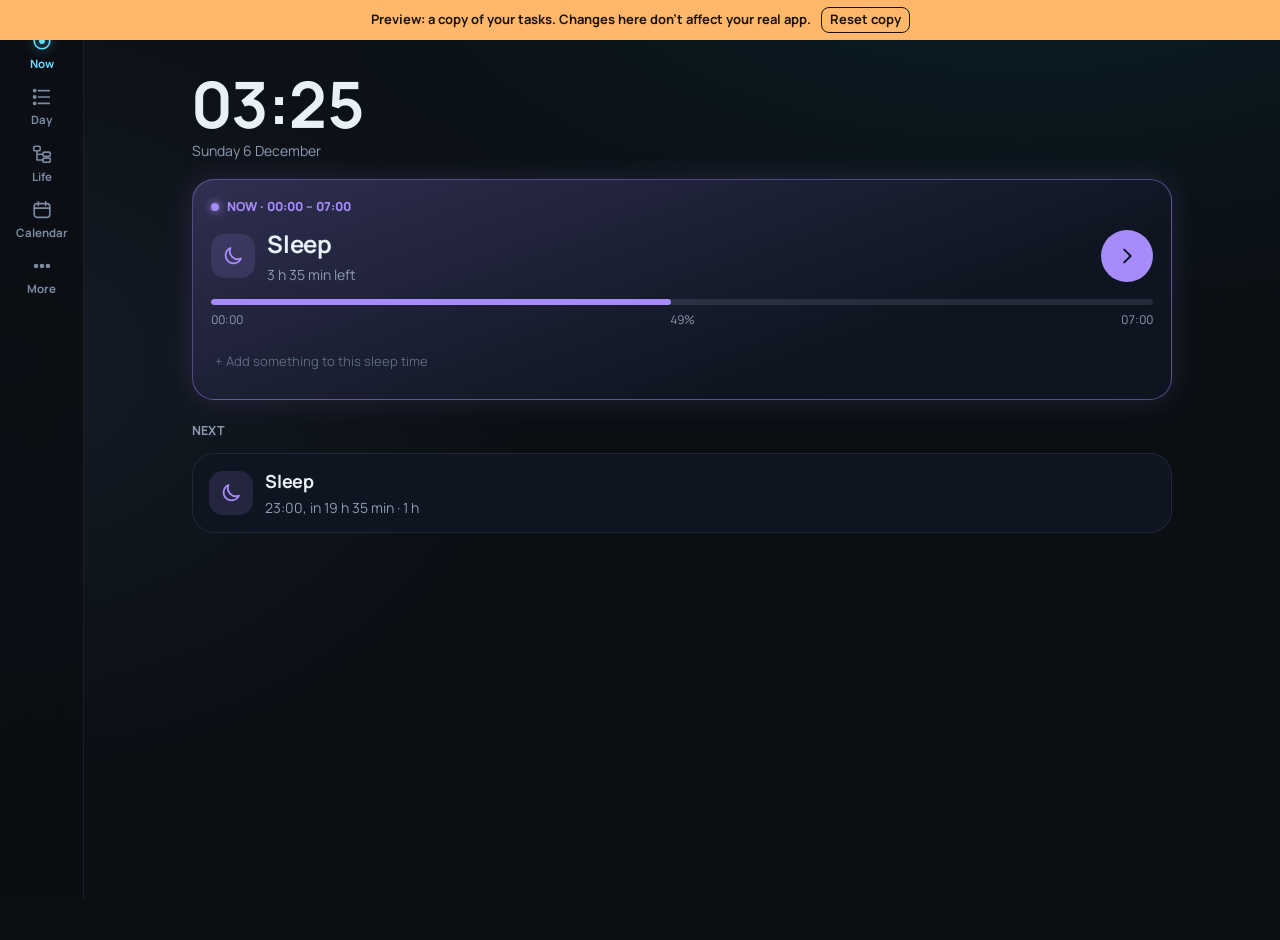
==== commit c7a38e4f: "Preview: UK dates, phone back gesture, safer removal of daily blocks Co-Authored-By: Claude Opus 5.5" ====
--- a/preview/index.html
+++ b/preview/index.html
@@ -1,5 +1,5 @@
 <!doctype html>
-<html lang="en">
+<html lang="en-GB">
 <head>
 <meta charset="utf-8">
 <meta name="viewport" content="width=device-width, initial-scale=1, viewport-fit=cover">
@@ -631,6 +631,8 @@
 .sh-grid{display:grid;grid-template-columns:1fr 1fr;gap:10px;margin-bottom:12px}
 .sh-grid label{display:grid;gap:5px;font-size:12.5px;color:var(--muted);font-weight:700}
 .sh-grid input,.sh-grid select{width:100%;border:1px solid var(--s3);background:rgba(11,15,20,.55);color:var(--ink);border-radius:12px;padding:10px;font-size:16px;min-height:44px}
+.dpick{position:relative;display:flex;align-items:center;min-height:44px;border:1px solid var(--s3);background:rgba(11,15,20,.55);color:var(--ink);border-radius:12px;padding:10px;font-size:16px;font-weight:600}
+.dpick input{position:absolute;inset:0;opacity:0;width:100%;height:100%;min-height:0!important;padding:0!important;border:0!important}
 .sh-acts{display:flex;gap:8px;flex-wrap:wrap;margin-top:14px}
 .icgrid{display:grid;grid-template-columns:repeat(auto-fill,minmax(44px,1fr));gap:6px;margin:6px 0 14px}
 .icgrid button{height:44px;border-radius:12px;border:1px solid var(--s3);background:transparent;color:var(--c);display:grid;place-items:center}
@@ -680,7 +682,7 @@
 
 <dialog id="shapeDlg">
   <div class="dlg">
-    <h3>Day shape</h3>
+    <div style="display:flex;align-items:center;gap:10px;margin-bottom:14px"><h3 style="margin:0;flex:1">Day shape</h3><button class="btn" type="button" data-act="close-shape">Done</button></div>
     <p class="muted" style="margin:-8px 0 14px;font-size:14px">The constants that hold your day together. Slide them to fit.</p>
     <div id="shapeBody"></div>
     <div class="actions"><button class="btn primary" type="button" data-act="close-shape">Done</button></div>
@@ -753,15 +755,15 @@
   function dayName(d, long){
     const td = today();
     if (d === td) return 'Today'; if (d === addDays(td, 1)) return 'Tomorrow'; if (d === addDays(td, -1)) return 'Yesterday';
-    return new Date(d + 'T00:00').toLocaleDateString(undefined, long ? { weekday: 'long', day: 'numeric', month: 'long' } : { weekday: 'short', day: 'numeric', month: 'short' });
+    return new Date(d + 'T00:00').toLocaleDateString('en-GB', long ? { weekday: 'long', day: 'numeric', month: 'long' } : { weekday: 'short', day: 'numeric', month: 'short' });
   }
   function dueLabel(t){
     if (!t.due) return null; const n = daysUntil(t.due);
     if (n < 0) return { text: 'Overdue by ' + (-n) + (n === -1 ? ' day' : ' days'), cls: 'late' };
     if (n === 0) return { text: 'Due today', cls: 'warn' };
     if (n === 1) return { text: 'Due tomorrow', cls: 'warn' };
-    if (n < 7) return { text: 'Due ' + new Date(t.due + 'T00:00').toLocaleDateString(undefined, { weekday: 'long' }), cls: '' };
-    return { text: 'Due ' + new Date(t.due + 'T00:00').toLocaleDateString(undefined, { day: 'numeric', month: 'short' }), cls: '' };
+    if (n < 7) return { text: 'Due ' + new Date(t.due + 'T00:00').toLocaleDateString('en-GB', { weekday: 'long' }), cls: '' };
+    return { text: 'Due ' + new Date(t.due + 'T00:00').toLocaleDateString('en-GB', { day: 'numeric', month: 'short' }), cls: '' };
   }
 
   // ---------- storage ----------
@@ -872,6 +874,7 @@
   }
   let toastT;
   function toast(msg, action){
+    { const dl = [...document.querySelectorAll('dialog[open]')].pop(), tEl = document.getElementById('toast'); if (tEl.parentNode !== (dl || document.body)) (dl || document.body).appendChild(tEl); }
     $('#toastMsg').textContent = msg; const b = $('#toastBtn');
     if (action){ b.hidden = false; b.textContent = action[0]; b.onclick = () => { action[1](); $('#toast').classList.remove('show'); }; } else b.hidden = true;
     $('#toast').classList.add('show'); clearTimeout(toastT); toastT = setTimeout(() => $('#toast').classList.remove('show'), action ? 8000 : 3800);
@@ -968,7 +971,7 @@
   function monthGrid(big){
     const ym = curMonth(), [y, m] = ym.split('-').map(Number), td = today();
     const first = new Date(y, m - 1, 1), off = (first.getDay() + 6) % 7, n = new Date(y, m, 0).getDate();
-    const title = first.toLocaleDateString(undefined, { month: 'long', year: 'numeric' });
+    const title = first.toLocaleDateString('en-GB', { month: 'long', year: 'numeric' });
     const wd = ['Mon', 'Tue', 'Wed', 'Thu', 'Fri', 'Sat', 'Sun'].map(x => `<span class="cwd">${big ? x : x[0]}</span>`).join('');
     let cells = ''; for (let i = 0; i < off; i++) cells += '<span class="cday blank"></span>';
     for (let dn = 1; dn <= n; dn++){
@@ -998,7 +1001,7 @@
     };
     const order = state.homeOrder.filter(k => tabs[k]).concat(Object.keys(tabs).filter(k => !state.homeOrder.includes(k)));
     return `<div class="home-min">
-      <header class="home-top"><p class="muted">${esc(new Date().toLocaleDateString(undefined, { weekday: 'long', day: 'numeric', month: 'long' }))}</p></header>
+      <header class="home-top"><p class="muted">${esc(new Date().toLocaleDateString('en-GB', { weekday: 'long', day: 'numeric', month: 'long' }))}</p></header>
       <ul class="htabs" id="homeList">${order.map(k => tabs[k]).join('')}</ul></div>`;
   }
   function countSteps(arr){ return (arr || []).reduce((a, s) => a + 1 + countSteps(s.subtasks), 0); }
@@ -1174,14 +1177,14 @@
   }
   function dayScreen(){
     const d = ui.scr.date, td = today();
-    let strip = ''; for (let i = -1; i < 7; i++){ const x = addDays(td, i), dt = new Date(x + 'T00:00'); strip += `<button type="button" data-act="set-date" data-date="${x}" aria-pressed="${x === d}"><small>${dt.toLocaleDateString(undefined, { weekday: 'short' })}</small><b>${dt.getDate()}</b></button>`; }
+    let strip = ''; for (let i = -1; i < 7; i++){ const x = addDays(td, i), dt = new Date(x + 'T00:00'); strip += `<button type="button" data-act="set-date" data-date="${x}" aria-pressed="${x === d}"><small>${dt.toLocaleDateString('en-GB', { weekday: 'short' })}</small><b>${dt.getDate()}</b></button>`; }
     const pool = poolTasks().sort((a, b) => score(b) - score(a));
     const items = hourItems(d), sel = ui.sel && get(ui.sel);
     const nh = new Date().getHours(), nm = nowMin();
     let nowIdx = -1, nowFrac = 0;
     items.forEach((it, i) => { if (it.type !== 'head' && nh >= it.h && nh < it.h + it.n){ nowIdx = i; nowFrac = (nm - it.h * 60) / (it.n * 60); } });
     const free = items.filter(it => it.type === 'e').length, used = tasksOn(d).length;
-    return `<div class="phead"><div><h1>${esc(dayName(d, true))}</h1><div class="sub">${d === td ? esc(new Date().toLocaleDateString(undefined, { weekday: 'long', day: 'numeric', month: 'long' })) + ', ' : ''}${used} ${used === 1 ? 'task' : 'tasks'}, ${free} free ${free === 1 ? 'hour' : 'hours'}</div></div><span class="grow"></span>
+    return `<div class="phead"><div><h1>${esc(dayName(d, true))}</h1><div class="sub">${d === td ? esc(new Date().toLocaleDateString('en-GB', { weekday: 'long', day: 'numeric', month: 'long' })) + ', ' : ''}${used} ${used === 1 ? 'task' : 'tasks'}, ${free} free ${free === 1 ? 'hour' : 'hours'}</div></div><span class="grow"></span>
 </div>
     <div class="day-grid one">
       <div class="col2"><section class="card hours-card"><div class="hours">
@@ -1435,7 +1438,7 @@
     for (let i = depth + 1; i < path.length; i++) ui.hist.push({ s: 'step', id: tid, path: path.slice(0, i) });
     ui.addAt = null; ui.scr = { s: 'step', id: tid, path }; render(); window.scrollTo(0, 0);
   }
-  function back(){ ui.addAt = null; ui.scr = ui.hist.pop() || { s: 'home' }; render(); window.scrollTo(0, 0); }
+  function back(){ ui.addAt = null; ui.scr = ui.hist.pop() || { s: 'now' }; render(); window.scrollTo(0, 0); }
   function focusTarget(){
     const r = state.tasks.find(t => t.runningSince); if (r) return r.id;
     if (ui.scr.s === 'focus' && ui.scr.id && get(ui.scr.id)) return ui.scr.id;
@@ -1500,7 +1503,7 @@
   function renderShape(){
     const dayOpt = a => ['all', 'weekdays', 'weekends'].map(v => `<option value="${v}"${a.days === v ? ' selected' : ''}>${v === 'all' ? 'Every day' : v === 'weekdays' ? 'Weekdays' : 'Weekends'}</option>`).join('');
     $('#shapeBody').innerHTML = state.anchors.map(a => `<div class="anchor" style="--c:${a.color}" data-aid="${a.id}">
-      <div class="arow"><span class="dotc" style="--c:${a.color}"></span><input class="aname" data-f="name" value="${esc(a.name)}" aria-label="Constant name"><button type="button" class="icon-btn" data-act="del-anchor" data-aid="${a.id}" aria-label="Remove ${esc(a.name)}">${I.x}</button></div>
+      <div class="arow"><span class="dotc" style="--c:${a.color}"></span><input class="aname" data-f="name" value="${esc(a.name)}" aria-label="Constant name"><button type="button" class="btn sm ghost danger" data-act="del-anchor" data-aid="${a.id}" aria-label="Remove ${esc(a.name)} from every day">Remove</button></div>
       <div class="awhen" data-lbl>${rangeLabel(a)} <span class="muted">(${durLabel(a.len)})</span></div>
       <label class="rngf"><span>Starts</span><input type="range" min="0" max="1425" step="15" value="${a.start}" data-f="start"></label>
       <label class="rngf"><span>Lasts</span><input type="range" min="15" max="960" step="15" value="${a.len}" data-f="len"></label>
@@ -1683,7 +1686,14 @@
       case 'shape': renderShape(); $('#shapeDlg').showModal(); break;
       case 'close-shape': $('#shapeDlg').close(); save(); break;
       case 'add-anchor': resetLayouts(); state.anchors.push({ id: uid(), name: 'New constant', start: 12 * 60, len: 60, days: 'all', color: '#4FD1A5', fold: false }); save(); renderShape(); render(); break;
-      case 'del-anchor': resetLayouts(); state.anchors = state.anchors.filter(x => x.id !== ds.aid); save(); renderShape(); render(); break;
+      case 'del-anchor': {
+        const a = anchorById(ds.aid); if (!a) break;
+        if (el.dataset.sure !== '1'){ el.dataset.sure = '1'; el.textContent = 'Tap again to remove ' + a.name + ' from every day'; clearTimeout(el._t); el._t = setTimeout(() => { el.dataset.sure = ''; el.textContent = 'Remove'; }, 5000); break; }
+        const snap = JSON.stringify({ anchors: state.anchors, layout: state.layout });
+        resetLayouts(); state.anchors = state.anchors.filter(x => x.id !== ds.aid); save(); renderShape(); render();
+        toast('Removed ' + a.name + ' from every day', ['Undo', () => { const o = JSON.parse(snap); state.anchors = o.anchors; state.layout = o.layout; save(); renderShape(); render(); }]);
+        break;
+      }
       case 'anchor-color': { const x = state.anchors.find(y => y.id === ds.aid); if (x){ x.color = ds.c; save(); renderShape(); render(); } break; }
       case 'plan-week': planWeek(); break;
       case 'wiz-open': openWiz(ds.id); break;
@@ -2024,7 +2034,7 @@
   function nxDayScreen(){
     const d = ui.scr.date || today(), td = today(), nm = d === td ? nowMin() : d < td ? 1e6 : -1;
     const { items, any } = dayModel(d);
-    let strip = ''; for (let i = -1; i < 13; i++){ const x = addDays(td, i), dt = new Date(x + 'T00:00'); strip += `<button type="button" data-act="nx-date" data-date="${x}" aria-pressed="${x === d}"><small>${dt.toLocaleDateString(undefined, { weekday: 'short' })}</small><b>${dt.getDate()}</b></button>`; }
+    let strip = ''; for (let i = -1; i < 13; i++){ const x = addDays(td, i), dt = new Date(x + 'T00:00'); strip += `<button type="button" data-act="nx-date" data-date="${x}" aria-pressed="${x === d}"><small>${dt.toLocaleDateString('en-GB', { weekday: 'short' })}</small><b>${dt.getDate()}</b></button>`; }
     const st = it => it.e <= nm ? ' past' : it.s <= nm && nm < it.e ? ' now' : '';
     const tcol = it => `<div class="tl-time"><b>${hm(it.s)}</b>${it.e - it.s > 60 || it.type === 'band' ? `<span>${hm(it.e)}</span>` : ''}${st(it) === ' now' ? `<div class="now-pill">${hm(nm)}</div>` : ''}</div>`;
     const rows = items.map(it => {
@@ -2041,7 +2051,7 @@
       return `<li class="tl-item${st(it)}" style="--c:${c}"><span class="tl-dot"></span>${tcol(it)}<div class="band${open ? ' open' : ''}">
         <button type="button" class="band-head" data-act="nx-band" data-key="${key}" aria-expanded="${open}">${ico(aIcon(a), c)}<b>${esc(a.name)}</b><span class="rng">${durLabel(it.e - it.s)}${it.tasks.length ? ' · ' + doneN + '/' + it.tasks.length : ''}</span><span class="chev">${NI.chev}</span></button>${inner}</div></li>`;
     }).join('');
-    return `<div class="nx"><div class="nx-top"><div><h1>${esc(dayName(d, true))}</h1><div class="sub">${d === td ? esc(new Date().toLocaleDateString(undefined, { weekday: 'long', day: 'numeric', month: 'long' })) : esc(new Date(d + 'T00:00').toLocaleDateString(undefined, { day: 'numeric', month: 'long', year: 'numeric' }))}</div></div><span class="grow"></span><button type="button" class="nx-btn pri" data-act="nx-add" data-date="${d}" data-h="${d === td ? Math.floor(nm / 60) : 9}">${NI.plus} Add</button></div>
+    return `<div class="nx"><div class="nx-top"><div><h1>${esc(dayName(d, true))}</h1><div class="sub">${d === td ? esc(new Date().toLocaleDateString('en-GB', { weekday: 'long', day: 'numeric', month: 'long' })) : esc(new Date(d + 'T00:00').toLocaleDateString('en-GB', { day: 'numeric', month: 'long', year: 'numeric' }))}</div></div><span class="grow"></span><button type="button" class="nx-btn pri" data-act="nx-add" data-date="${d}" data-h="${d === td ? Math.floor(nm / 60) : 9}">${NI.plus} Add</button></div>
       <div class="nx-days">${strip}</div>
       <ul class="tl">${rows}</ul>
       <div class="nx-sec">Anytime ${esc(dayName(d).toLowerCase())}</div>
@@ -2081,7 +2091,7 @@
       ${next.kind === 'band' && next.it.tasks.length ? `<div style="margin-top:8px">${next.it.tasks.filter(isOpen).slice(0, 3).map(t => ntRow(t, { time: true })).join('')}</div>` : ''}</section>` : '';
     const laterHTML = later.length ? `<div class="nx-sec">LATER TODAY</div><ul class="later">${later.map((x, i) => `<li style="opacity:${Math.max(.45, 1 - i * .07)};--c:${x.c}"><span class="tm">${hm(x.s)}</span><button type="button" data-act="${x.kind === 'task' ? 'nx-task' : 'nx-nav'}" data-id="${x.kind === 'task' ? x.t.id : ''}" data-s="day">${ico(iconOf(x), x.c)}<span class="nt-t" style="font-weight:${x.kind === 'band' ? 700 : 500}">${esc(nameOf(x))}</span></button><span class="muted small">${durLabel(x.e - x.s)}</span></li>`).join('')}</ul>` : '';
     const anyOpen = any.filter(isOpen);
-    return `<div class="nx"><div class="nx-top"><div><div class="now-clock">${hm(nm)}</div><div class="sub">${esc(new Date().toLocaleDateString(undefined, { weekday: 'long', day: 'numeric', month: 'long' }))}</div></div></div>
+    return `<div class="nx"><div class="nx-top"><div><div class="now-clock">${hm(nm)}</div><div class="sub">${esc(new Date().toLocaleDateString('en-GB', { weekday: 'long', day: 'numeric', month: 'long' }))}</div></div></div>
       ${curHTML}${nextHTML}${laterHTML}
       ${anyOpen.length ? `<div class="nx-sec">ANYTIME TODAY</div>${anyOpen.map(t => ntRow(t, { cat: true })).join('')}` : ''}
       ${inbox().length ? `<div class="nx-sec">BRAIN DUMP</div><button type="button" class="subrow" data-act="goto" data-s="dump">${ico('book', '#FFB86B')}${inbox().length} ${inbox().length === 1 ? 'note' : 'notes'} to sort<em>›</em></button>` : ''}</div>`;
@@ -2108,7 +2118,7 @@
       ? `<li><div class="tr-row"><span class="tr-sp"></span><button type="button" class="tr-name" data-act="nx-node" data-id="${i.a.id}">${ico(aIcon(i.a), aColor(i.a))}<span>${esc(i.a.name)}</span><small>${hm(i.s)}–${hm(i.e)}</small></button></div></li>`
       : `<li><div class="tr-row task${i.t.status === 'done' ? ' d' : ''}" style="--c:${tColor(i.t)}"><span class="tr-sp"></span><button type="button" class="tr-name" data-act="nx-task" data-id="${i.t.id}"><i></i><span>${esc(i.t.title)}</span><small>${hm(i.s)}</small></button></div></li>`).join('');
     return `<div class="tree-pane"><div class="tr-root">${ico('life', '#5EE1FF')}My Life</div>
-      <ul class="tree"><li><div class="tr-row"><button type="button" class="tr-tw${tOpen ? ' open' : ''}" data-act="nx-tw" data-id="__today" aria-label="Show today">${I.fwd}</button><button type="button" class="tr-name" data-act="nx-nav" data-s="day">${ico('today', '#5EE1FF')}<span>Today</span><small>${esc(new Date().toLocaleDateString(undefined, { weekday: 'short', day: 'numeric', month: 'short' }))}</small></button></div>${tOpen ? `<ul class="tree">${todayKids}</ul>` : ''}</li></ul>
+      <ul class="tree"><li><div class="tr-row"><button type="button" class="tr-tw${tOpen ? ' open' : ''}" data-act="nx-tw" data-id="__today" aria-label="Show today">${I.fwd}</button><button type="button" class="tr-name" data-act="nx-nav" data-s="day">${ico('today', '#5EE1FF')}<span>Today</span><small>${esc(new Date().toLocaleDateString('en-GB', { weekday: 'short', day: 'numeric', month: 'short' }))}</small></button></div>${tOpen ? `<ul class="tree">${todayKids}</ul>` : ''}</li></ul>
       ${treeList(nroots())}
       <div class="tree-foot"><button type="button" class="nx-btn" data-act="nx-catnew">${NI.plus} New category</button><button type="button" class="nx-btn ghost" data-act="goto" data-s="dump">${I.brain} Brain dump${inbox().length ? ' (' + inbox().length + ')' : ''}</button></div></div>`;
   }
@@ -2154,7 +2164,7 @@
       : `<li style="--c:${tColor(i.t)}"><span class="tm">${hm(i.s)}</span><button type="button" data-act="nx-task" data-id="${i.t.id}">${ico('dot', tColor(i.t))}<span class="nt-t" style="${i.t.status === 'done' ? 'text-decoration:line-through;color:var(--nf)' : ''}">${esc(i.t.title)}</span></button></li>`).join('');
     const dues = state.tasks.filter(t => isOpen(t) && t.due === sel);
     return `<div class="nx"><div class="nx-top"><div><h1>Calendar</h1></div><span class="grow"></span><button type="button" class="nx-btn" data-act="nx-caltoday">Today</button></div>
-      <section class="ncal"><div class="ncal-h"><button type="button" class="icon-btn" data-act="cal-nav" data-dir="-1" aria-label="Previous month">${I.back}</button><b>${esc(first.toLocaleDateString(undefined, { month: 'long', year: 'numeric' }))}</b><button type="button" class="icon-btn" data-act="cal-nav" data-dir="1" aria-label="Next month">${I.fwd}</button></div><div class="ncal-g">${cells}</div></section>
+      <section class="ncal"><div class="ncal-h"><button type="button" class="icon-btn" data-act="cal-nav" data-dir="-1" aria-label="Previous month">${I.back}</button><b>${esc(first.toLocaleDateString('en-GB', { month: 'long', year: 'numeric' }))}</b><button type="button" class="icon-btn" data-act="cal-nav" data-dir="1" aria-label="Next month">${I.fwd}</button></div><div class="ncal-g">${cells}</div></section>
       <div class="nx-top" style="margin-top:22px"><div><h1 style="font-size:22px">${esc(dayName(sel, true))}</h1></div><span class="grow"></span><button type="button" class="nx-btn" data-act="nx-date" data-date="${sel}">Open day ›</button></div>
       ${dues.length ? `<div class="nx-sec">DUE</div>${dues.map(t => ntRow(t, { cat: true })).join('')}` : ''}
       <ul class="later">${agenda || '<li class="nx-empty">Nothing scheduled.</li>'}</ul>
@@ -2181,7 +2191,7 @@
     if (ae && dl.contains(ae) && (ae.tagName === 'TEXTAREA' || ae.dataset.nf)) return;
     $('#nxBox').innerHTML = `<div class="sh-head"><button type="button" class="nchk big${done ? ' on' : ''}" style="--c:${tColor(t)}" data-check="${t.id}" aria-label="${done ? 'Mark not done' : 'Mark done'}">${I.tick}</button><h3>${esc(t.title)}</h3><button type="button" class="icon-btn" data-act="edit" data-id="${t.id}" aria-label="Rename">${I.edit}</button><button type="button" class="icon-btn" data-act="nx-close" aria-label="Close">${I.x}</button></div>
       <div class="sh-grid">
-        <label>Day<input type="date" data-nf="date" value="${t.status === 'planned' || t.status === 'done' ? (t.date || today()) : ''}"></label>
+        <label>Day${ukPick('data-nf="date"', t.status === 'planned' || t.status === 'done' ? (t.date || today()) : '')}</label>
         <label>Time<select data-nf="hour">${hourOptions(t.status === 'planned' || t.status === 'done' ? h : null)}</select></label>
         <label>Length<select data-nf="dur">${durOptions(t.dur)}</select></label>
         <label>Category<select data-nf="cat">${catOptions(t.cat)}</select></label>
@@ -2191,11 +2201,14 @@
       <section class="card" style="margin-top:12px"><h2 style="margin-bottom:10px">Notes</h2><textarea id="notes" data-id="${t.id}" placeholder="Anything you'll want to remember">${esc(t.notes)}</textarea></section>
       <div class="sh-acts">${done ? '' : `<button type="button" class="nx-btn pri" data-act="nx-focus" data-id="${t.id}">${I.timer} Focus mode</button>`}<button type="button" class="nx-btn" data-act="share-open" data-id="${t.id}">${I.share} ${t.shared ? 'Sharing' : 'Share'}</button><button type="button" class="nx-btn" data-act="nx-full" data-id="${t.id}">Full page</button><span class="grow"></span><button type="button" class="nx-btn ghost" style="color:#FF7A88" data-act="nx-del" data-id="${t.id}">Delete</button></div>`;
   }
+  const ukDate = d => d ? new Date(d + 'T00:00').toLocaleDateString('en-GB', { weekday: 'short', day: 'numeric', month: 'short', year: 'numeric' }) : 'Not set';
+  const ukPick = (attr, v) => `<span class="dpick"><span class="dpv">${ukDate(v)}</span><input type="date" ${attr} value="${v}" aria-label="Day"></span>`;
+  document.addEventListener('input', e => { if (e.target.matches('.dpick input')){ const s = e.target.parentNode.querySelector('.dpv'); if (s) s.textContent = ukDate(e.target.value); } });
   function nxQuick(o){
     ui.nquick = o; const box = $('#nxAddBox'), d = o.date || today();
     box.innerHTML = `<form data-kind="nx-quick"><div class="sh-head"><h3>Add a task</h3><button type="button" class="icon-btn" data-act="nx-qclose" aria-label="Close">${I.x}</button></div>
       <input type="text" name="title" class="search" style="font-size:17px;padding:13px 14px;margin-bottom:12px" placeholder="What needs doing?" autocomplete="off" aria-label="Task">
-      <div class="sh-grid"><label>Day<input type="date" name="date" value="${d}"></label><label>Time<select name="hour">${hourOptions(o.h == null ? null : +o.h)}</select></label>
+      <div class="sh-grid"><label>Day${ukPick('name="date"', d)}</label><label>Time<select name="hour">${hourOptions(o.h == null ? null : +o.h)}</select></label>
       <label>Length<select name="dur">${durOptions(null)}</select></label><label>Category<select name="cat">${catOptions(o.cat || '')}</select></label></div>
       <div class="sh-acts"><span class="grow"></span><button type="submit" class="nx-btn pri">Add</button></div></form>`;
     $('#nxAdd').showModal(); setTimeout(() => { const i = box.querySelector('input[name=title]'); if (i) i.focus(); }, 50);
@@ -2217,10 +2230,10 @@
         else { ui.hist = []; ui.scr = ds.s === 'day' ? { s: 'day', date: today() } : { s: ds.s }; }
         ui.addAt = null; if ($('#nxDlg').open) $('#nxDlg').close(); render(); window.scrollTo(0, 0); return true;
       }
-      case 'nx-date': ui.hist = []; ui.scr = { s: 'day', date: ds.date }; render(); window.scrollTo(0, 0); return true;
+      case 'nx-date': if (ui.scr.s !== 'day') ui.hist.push(ui.scr); ui.scr = { s: 'day', date: ds.date }; render(); window.scrollTo(0, 0); return true;
       case 'nx-band': state.nopen[ds.key] = !state.nopen[ds.key]; save(); render(); return true;
       case 'nx-tw': state.nopen[ds.id] = !state.nopen[ds.id]; save(); render(); return true;
-      case 'nx-node': if (ui.scr.s === 'life' && ui.scr.id) ui.hist.push(ui.scr); ui.scr = { s: 'life', id: ds.id }; state.nopen[ds.id] = true; let p = nnode(ds.id); while (p && p.parent){ state.nopen[p.parent] = true; p = nnode(p.parent); } render(); window.scrollTo(0, 0); return true;
+      case 'nx-node': if (!(ui.scr.s === 'life' && ui.scr.id === ds.id)) ui.hist.push(ui.scr); ui.scr = { s: 'life', id: ds.id }; state.nopen[ds.id] = true; let p = nnode(ds.id); while (p && p.parent){ state.nopen[p.parent] = true; p = nnode(p.parent); } render(); window.scrollTo(0, 0); return true;
       case 'nx-task': if (ds.id) nxSheet(ds.id); return true;
       case 'nx-close': $('#nxDlg').close(); render(); return true;
       case 'nx-full': $('#nxDlg').close(); go({ s: 'focus', id: ds.id }); return true;
@@ -2296,6 +2309,19 @@
   load(); ensureCats(); render();
   document.body.insertAdjacentHTML('afterbegin', '<div style="position:sticky;top:0;z-index:30;background:#FFB86B;color:#1a1206;font-weight:700;font-size:13px;padding:7px 12px;display:flex;gap:10px;align-items:center;justify-content:center;flex-wrap:wrap">Preview: a copy of your tasks. Changes here don\'t affect your real app. <button type="button" id="pvReset" style="border:1px solid #1a1206;background:transparent;border-radius:8px;padding:2px 8px;font-weight:700">Reset copy</button></div>');
   document.getElementById('pvReset').onclick = () => { localStorage.removeItem(KEY); location.reload(); };
+  // Phone back button/gesture: step back inside the app instead of closing it.
+  try { history.replaceState({ nxBase: 1 }, ''); history.pushState({ nxTop: 1 }, ''); } catch (e) {}
+  window.addEventListener('popstate', () => {
+    const open = [...document.querySelectorAll('dialog[open]')].pop();
+    let handled = true;
+    if (open){ open.close(); if (open.id === 'wizDlg' || open.id === 'nxDlg') render(); }
+    else if (ui.hist.length) back();
+    else if (ui.scr.s === 'life' && ui.scr.id){ ui.scr = { s: 'life' }; render(); window.scrollTo(0, 0); }
+    else if (ui.scr.s !== 'now'){ ui.scr = { s: 'now' }; render(); window.scrollTo(0, 0); }
+    else handled = false;
+    if (handled) try { history.pushState({ nxTop: 1 }, ''); } catch (e) {}
+    else history.back();
+  });
 })();
 </script>
 </body>
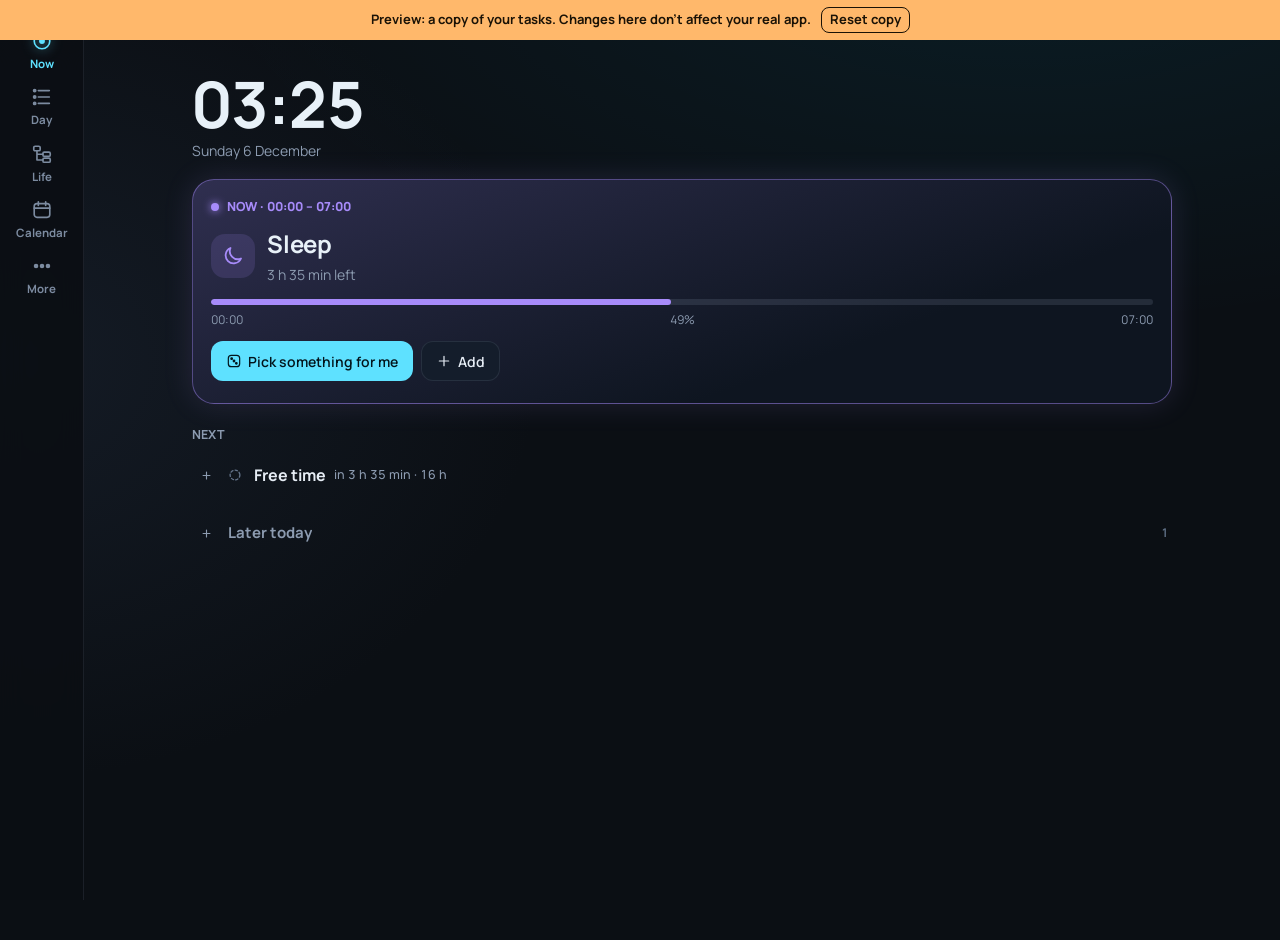
==== commit e66ac178: "Preview: themed day, indented trees, task box, drag and drop Co-Authored-By: Claude Opus 5.5 <norepl" ====
--- a/preview/index.html
+++ b/preview/index.html
@@ -470,9 +470,13 @@
 @media (max-width:1000px){.shell{grid-template-columns:1fr}.side{position:static;height:auto;border-right:none;border-bottom:1px solid var(--line)}.main{padding:20px 16px 60px}.day-grid,.focus-grid,.dump-grid{grid-template-columns:1fr}.home-grid{grid-template-columns:1fr}.span2{grid-column:auto}.week{grid-template-columns:repeat(2,1fr)}.sticky{position:static;max-height:none}}
 @media (prefers-reduced-motion: reduce){*,*::before,*::after{animation:none!important;transition:none!important}}
 
+
 /* ===== v2: Now / Day / Life / Calendar ===== */
 body.nxon .main{padding-bottom:110px}
-:root{--n1:#0E1520;--n2:#141D2B;--n3:#1B2636;--nl:rgba(148,163,184,.14);--nt:#E6EDF5;--nm:#8C9BB0;--nf:#5B6B80;--na:#5EE1FF}.nx{max-width:980px;margin:0 auto}
+body.nxon .toast{bottom:calc(86px + env(safe-area-inset-bottom,0px))}
+@media (min-width:1000px){body.nxon .toast{bottom:28px}}
+:root{--n1:#0E1520;--n2:#141D2B;--n3:#1B2636;--nl:rgba(148,163,184,.14);--nt:#E6EDF5;--nm:#8C9BB0;--nf:#5B6B80;--na:#5EE1FF}
+.nx{max-width:980px;margin:0 auto}
 .nx h1{font-size:30px;font-weight:700;letter-spacing:-.02em;margin:0;line-height:1.1}
 .nx-top{display:flex;align-items:flex-end;gap:12px;margin:4px 0 18px;flex-wrap:wrap}
 .nx-top .sub{color:var(--nm);font-size:14px;margin-top:4px}
@@ -488,18 +492,11 @@
 .nx-empty{color:var(--nf);font-size:14px;padding:10px 2px}
 
 /* task rows */
-.nt{display:flex;align-items:center;gap:10px;padding:6px 4px;border-radius:12px;min-height:44px}
-.nt:hover{background:rgba(148,163,184,.06)}
 .nchk{flex:none;width:22px;height:22px;border-radius:50%;border:2px solid color-mix(in srgb,var(--c,#94A3B8) 70%,#334155);background:transparent;display:grid;place-items:center;padding:0;color:#03151C}
 .nchk svg{width:12px;height:12px;opacity:0}
 .nchk.on{background:var(--c,#5EE1FF);border-color:var(--c,#5EE1FF)}
 .nchk.on svg{opacity:1}
 .nchk.big{width:30px;height:30px}
-.nt-main{flex:1;min-width:0;border:none;background:none;text-align:left;padding:2px 0;display:grid;gap:1px;color:var(--nt)}
-.nt-t{font-weight:600;font-size:15px;overflow-wrap:anywhere}
-.nt-m{font-size:12.5px;color:var(--nm);display:flex;gap:4px 10px;flex-wrap:wrap}
-.nt-m .late{color:#FF7A88}.nt-m .warn{color:#FFB86B}
-.nt.done .nt-t{text-decoration:line-through;color:var(--nf)}
 
 /* timeline */
 .nx-days{display:flex;gap:6px;overflow-x:auto;margin:0 -4px 16px;padding:2px 4px;scrollbar-width:none}
@@ -518,29 +515,9 @@
 .tl-dot{position:absolute;left:58px;top:17px;width:9px;height:9px;border-radius:50%;background:var(--c,#475569);box-shadow:0 0 0 3px var(--bg)}
 .tl-item.now .tl-dot{background:var(--na);box-shadow:0 0 0 3px var(--bg),0 0 12px var(--na)}
 .now-pill{display:inline-block;background:var(--na);color:#03151C;font-weight:800;font-size:12px;border-radius:999px;padding:2px 7px;margin-top:4px}
-.band{border-radius:16px;background:linear-gradient(90deg,color-mix(in srgb,var(--c) 16%,var(--n1)),color-mix(in srgb,var(--c) 5%,var(--n1)));border-left:3px solid var(--c);padding:4px 10px 6px}
-.tl-item.now .band,.tl-item.now .tl-task{box-shadow:0 0 0 1px color-mix(in srgb,var(--na) 55%,transparent),0 0 22px rgba(94,225,255,.12)}
-.band-head{display:flex;align-items:center;gap:10px;width:100%;border:none;background:none;color:var(--nt);padding:8px 0;text-align:left;min-height:44px}
-.band-head b{font-size:16px}
-.band-head .rng{color:var(--nm);font-size:13px;font-variant-numeric:tabular-nums}
-.band-head .chev{margin-left:auto;color:var(--nm);display:grid;transition:transform .25s}
-.band-head .chev svg{width:18px;height:18px}
-.band.open .band-head .chev{transform:rotate(180deg)}
-.band-mini{list-style:none;margin:0 0 4px 32px;padding:0;display:grid;gap:2px}
-.band-mini li{font-size:13.5px;color:#C5D1DE;display:flex;align-items:center;gap:8px}
-.band-mini li i{width:6px;height:6px;border-radius:50%;background:var(--c)}
-.band-mini li.d{color:var(--nf);text-decoration:line-through}
 .band-hours{margin:2px 0 4px}
-.bh{display:grid;grid-template-columns:46px minmax(0,1fr);gap:8px;border-top:1px solid var(--nl);padding:4px 0}
-.bh>span{font-size:12.5px;color:var(--nm);font-variant-numeric:tabular-nums;padding-top:12px}
-.bh.nowh>span{color:var(--na);font-weight:800}
 .add-here{border:none;background:none;color:var(--nf);font-size:13px;padding:10px 4px;text-align:left;min-height:40px}
 .add-here:hover{color:var(--na)}
-.tl-task{border-radius:14px;background:var(--n1);border-left:3px solid var(--c);padding:2px 8px}
-.tl-free .free{width:100%;border:1px dashed var(--nl);background:transparent;border-radius:12px;color:var(--nf);font-size:13px;padding:9px 12px;text-align:left;min-height:40px}
-.tl-free .free:hover{color:var(--na);border-color:rgba(94,225,255,.35)}
-.tl-free .tl-time{padding-top:10px}
-.tl-free .tl-time b{font-weight:600;color:var(--nm)}
 
 /* now view */
 .now-clock{font-size:clamp(44px,12vw,64px);font-weight:700;letter-spacing:-.03em;line-height:1;font-variant-numeric:tabular-nums}
@@ -551,40 +528,15 @@
 .ncard .ttl{display:flex;align-items:center;gap:12px}
 .ncard .ttl h2{font-size:24px;margin:0;font-weight:700;letter-spacing:-.01em;overflow-wrap:anywhere}
 .ncard .ttl p{margin:2px 0 0;color:var(--nm);font-size:14px}
-.ncard .go{margin-left:auto;flex:none;width:52px;height:52px;border-radius:50%;border:none;background:var(--c);color:#03151C;display:grid;place-items:center}
-.ncard .go svg{width:22px;height:22px}
 .nbar{height:6px;border-radius:6px;background:rgba(148,163,184,.16);margin:14px 0 6px;overflow:hidden}
 .nbar i{display:block;height:100%;background:var(--c);border-radius:6px}
 .nbar-l{display:flex;justify-content:space-between;font-size:12px;color:var(--nm);font-variant-numeric:tabular-nums}
-.ncard.next{margin-top:12px;padding:14px 16px}
-.ncard.next .ttl h2{font-size:18px}
-.later{list-style:none;margin:0;padding:0}
-.later li{display:flex;align-items:center;gap:12px;padding:10px 4px;border-bottom:1px solid var(--nl)}
-.later li .tm{width:48px;flex:none;font-variant-numeric:tabular-nums;color:var(--nm);font-size:13.5px}
-.later li button{flex:1;min-width:0;border:none;background:none;color:inherit;text-align:left;padding:0;display:flex;align-items:center;gap:10px;min-height:32px}
 
 /* life tree */
 .life{display:grid;gap:20px;grid-template-columns:minmax(0,1fr)}.life>.node{width:100%}
 @media (min-width:1000px){.life.two{grid-template-columns:minmax(300px,380px) minmax(0,1fr);align-items:start}.life.two .tree-pane{position:sticky;top:20px}}
 @media (max-width:999px){.life.two .tree-pane{display:none}}
 .tree-pane{background:var(--n1);border:1px solid var(--nl);border-radius:20px;padding:12px 10px}
-.tree{list-style:none;margin:0;padding:0}
-.tree .tree{margin-left:13px;padding-left:12px;border-left:1px solid var(--nl)}
-.tr-row{display:flex;align-items:center;gap:2px;border-radius:10px;min-height:40px}
-.tr-row.sel{background:rgba(94,225,255,.10)}
-.tr-row:hover{background:rgba(148,163,184,.06)}
-.tr-tw,.tr-sp{width:26px;height:26px;flex:none;border:none;background:none;color:var(--nf);display:grid;place-items:center;padding:0;border-radius:7px}
-.tr-tw svg{width:14px;height:14px;transition:transform .2s}
-.tr-tw.open svg{transform:rotate(90deg)}
-.tr-name{flex:1;min-width:0;display:flex;align-items:center;gap:8px;border:none;background:none;color:var(--nt);text-align:left;padding:6px 6px 6px 2px;font-size:15px;font-weight:600}
-.tr-name>span:not(.nx-ic){overflow:hidden;text-overflow:ellipsis;white-space:nowrap}
-.tr-name small{color:var(--nm);font-weight:500;font-size:12.5px;font-variant-numeric:tabular-nums;white-space:nowrap}
-.tr-name em{margin-left:auto;font-style:normal;font-size:12px;color:var(--nf);font-weight:600}
-.tr-row.task .tr-name{font-weight:500;font-size:14px;color:#C5D1DE}
-.tr-row.task .tr-name i{width:6px;height:6px;border-radius:50%;background:var(--c);flex:none;margin:0 8px 0 7px}
-.tr-row.task.d .tr-name{color:var(--nf);text-decoration:line-through}
-.tr-root{font-size:13px;font-weight:800;color:var(--nm);padding:4px 8px 8px;display:flex;align-items:center;gap:8px}
-.tree-foot{display:flex;gap:8px;flex-wrap:wrap;padding:12px 6px 4px;border-top:1px solid var(--nl);margin-top:10px}
 .crumbs{display:flex;align-items:center;gap:4px;flex-wrap:wrap;font-size:13.5px;color:var(--nm);margin-bottom:10px}
 .crumbs button{border:none;background:none;color:var(--nm);padding:4px 4px;font-weight:600;border-radius:6px}
 .crumbs button:hover{color:var(--nt)}
@@ -593,9 +545,6 @@
 .node-head h1{font-size:28px}
 .node-head .sub{color:var(--nm);font-size:14px}
 .node-acts{display:flex;gap:8px;flex-wrap:wrap;margin:12px 0 4px}
-.sublist{display:grid;gap:4px}
-.subrow{display:flex;align-items:center;gap:10px;border:1px solid var(--nl);background:var(--n1);border-radius:12px;padding:8px 12px;color:var(--nt);text-align:left;width:100%;min-height:48px;font-weight:600}
-.subrow em{margin-left:auto;font-style:normal;color:var(--nm);font-size:12.5px;font-weight:600}
 .nx-addf{display:flex;gap:8px;margin-top:10px}
 .nx-addf input{flex:1;min-width:0;border:1px solid var(--nl);background:var(--n1);color:var(--nt);border-radius:12px;padding:10px 12px;font-size:16px}
 
@@ -631,8 +580,6 @@
 .sh-grid{display:grid;grid-template-columns:1fr 1fr;gap:10px;margin-bottom:12px}
 .sh-grid label{display:grid;gap:5px;font-size:12.5px;color:var(--muted);font-weight:700}
 .sh-grid input,.sh-grid select{width:100%;border:1px solid var(--s3);background:rgba(11,15,20,.55);color:var(--ink);border-radius:12px;padding:10px;font-size:16px;min-height:44px}
-.dpick{position:relative;display:flex;align-items:center;min-height:44px;border:1px solid var(--s3);background:rgba(11,15,20,.55);color:var(--ink);border-radius:12px;padding:10px;font-size:16px;font-weight:600}
-.dpick input{position:absolute;inset:0;opacity:0;width:100%;height:100%;min-height:0!important;padding:0!important;border:0!important}
 .sh-acts{display:flex;gap:8px;flex-wrap:wrap;margin-top:14px}
 .icgrid{display:grid;grid-template-columns:repeat(auto-fill,minmax(44px,1fr));gap:6px;margin:6px 0 14px}
 .icgrid button{height:44px;border-radius:12px;border:1px solid var(--s3);background:transparent;color:var(--c);display:grid;place-items:center}
@@ -641,6 +588,65 @@
 .colgrid{display:flex;gap:8px;flex-wrap:wrap;margin:6px 0 14px}
 .colgrid button{width:34px;height:34px;border-radius:50%;border:2px solid transparent;background:var(--c)}
 .colgrid button[aria-pressed="true"]{border-color:#fff;box-shadow:0 0 10px var(--c)}
+
+.tree-foot{display:flex;gap:8px;flex-wrap:wrap;padding:12px 6px 4px;border-top:1px solid var(--nl);margin-top:10px}
+.tr-root{font-size:13px;font-weight:800;color:var(--nm);padding:4px 8px 8px;display:flex;align-items:center;gap:8px}
+/* one tree component: indented rows with +/- */
+ul.xlist{list-style:none;margin:0;padding:0}
+.xr{position:relative;display:flex;align-items:center;gap:4px;min-height:44px;padding-left:calc(var(--d,0) * 22px);border-radius:10px;-webkit-user-select:none;user-select:none;-webkit-touch-callout:none}
+.xr::before{content:"";position:absolute;left:0;top:0;bottom:0;width:calc(var(--d,0) * 22px);background:repeating-linear-gradient(90deg,transparent 0 13px,rgba(148,163,184,.17) 13px 14px,transparent 14px 22px);pointer-events:none}
+.xr:hover{background:rgba(148,163,184,.05)}
+.xr.sel{background:rgba(94,225,255,.10)}
+.xt{width:28px;height:28px;flex:none;border:none;background:none;color:var(--nm);display:grid;place-items:center;padding:0;border-radius:8px}
+.xt svg{width:15px;height:15px}
+button.xt:hover{color:var(--nt);background:rgba(148,163,184,.1)}
+.xl{flex:1;min-width:0;border:none;background:none;color:var(--nt);text-align:left;display:flex;align-items:center;gap:8px;padding:9px 4px;font-size:15px;font-weight:600;min-height:42px}
+.xl .lb{overflow:hidden;text-overflow:ellipsis;white-space:nowrap;min-width:0}
+.xl small{color:var(--nm);font-weight:500;font-size:12.5px;white-space:nowrap;font-variant-numeric:tabular-nums;overflow:hidden;text-overflow:ellipsis}
+.xl small .late{color:#FF7A88}.xl small .warn{color:#FFB86B}
+.xl em{margin-left:auto;font-style:normal;font-size:12px;color:var(--nf);font-weight:700;padding-left:8px;font-variant-numeric:tabular-nums}
+.xr.task .xl{font-weight:500}
+.xr.done .lb,.xr.done .sn{text-decoration:line-through;color:var(--nf)}
+.xr.folder .lb{color:var(--nm);font-weight:700}
+.xr.band .xl{font-weight:700;font-size:16px}
+.xr .addl{color:var(--nf);font-weight:500;font-size:14px}
+.xr .addl:hover{color:var(--na)}
+.xr .nchk{margin-right:4px}
+.nchk.sm{width:19px;height:19px}.nchk.sm svg{width:10px;height:10px}
+.xr.running .lb{color:var(--na)}
+.xr.flash{animation:xflash 2s ease-out}
+@keyframes xflash{0%,35%{background:rgba(94,225,255,.24)}100%{background:transparent}}
+.playb{flex:none;width:42px;height:42px;border-radius:50%;border:none;background:var(--c);color:#03151C;display:grid;place-items:center;margin-left:6px}
+.playb svg{width:18px;height:18px}
+.nx-gap{height:14px}
+.nx-hint{color:var(--nf);font-size:13px;margin:18px 4px 0}
+.tband{border-radius:16px;background:linear-gradient(90deg,color-mix(in srgb,var(--c) 15%,var(--n1)),color-mix(in srgb,var(--c) 4%,var(--n1)));border-left:3px solid var(--c);padding:2px 6px 2px 2px}
+.tband.free{background:transparent;border:1px dashed rgba(148,163,184,.22);border-left:3px solid #475569}
+.tband.anyb{margin:18px 0 0 72px;--c:#7C8BA0;background:var(--n1)}
+.tl-item.now .tband{box-shadow:0 0 0 1px color-mix(in srgb,var(--na) 55%,transparent),0 0 22px rgba(94,225,255,.12)}
+@media (max-width:420px){.tl-item{grid-template-columns:44px minmax(0,1fr);gap:14px}.tl::before{left:51px}.tl-dot{left:47px}.tband.anyb{margin-left:58px}}
+/* drag and drop */
+.xr.dragging{opacity:.35}
+.xr.drop-into,.sh-head.drop-into{background:rgba(94,225,255,.16);box-shadow:inset 0 0 0 1.5px var(--na)}
+#dndLine{position:fixed;height:3px;border-radius:3px;background:var(--na);box-shadow:0 0 10px var(--na);pointer-events:none;z-index:2147483646;display:none}
+#dndGhost{position:fixed;z-index:2147483647;pointer-events:none;background:#1B2636;border:1px solid var(--na);color:var(--nt);padding:9px 14px;border-radius:12px;font-weight:700;font-size:14px;box-shadow:0 12px 30px rgba(0,0,0,.55);max-width:70vw;white-space:nowrap;overflow:hidden;text-overflow:ellipsis;transform:translate(-50%,-140%)}
+body.dnd-on,body.dnd-on *{-webkit-user-select:none!important;user-select:none!important}
+/* task box */
+.bx-title{flex:1;min-width:0;background:transparent;border:none;border-bottom:1px solid transparent;color:var(--ink);font-size:21px;font-weight:700;padding:4px 2px;border-radius:0}
+.bx-title:focus{outline:none;border-bottom-color:var(--na)}
+.bx-ctx{display:block;border:none;background:none;color:var(--nm);font-size:13px;padding:0 0 12px 44px;text-align:left}
+.bx-ctx b{color:var(--na);font-weight:700}
+.bx-list{margin:0 -6px}
+.xr .sn{flex:1;min-width:0;background:transparent;border:none;color:var(--nt);font-size:16px;padding:10px 6px;border-radius:8px;-webkit-user-select:text;user-select:text}
+.xr .sn:focus{outline:none;background:rgba(94,225,255,.07)}
+.xr .sn::placeholder{color:var(--nf)}
+.kc{color:var(--nm);font-size:12px;font-variant-numeric:tabular-nums}
+.grip{width:34px;height:40px;display:grid;place-items:center;color:var(--nf);touch-action:none;flex:none;cursor:grab}
+.grip svg{width:16px;height:16px}
+.sh .field textarea{min-height:90px}
+.dpick{position:relative;display:flex;align-items:center;min-height:44px;border:1px solid var(--s3);background:rgba(11,15,20,.55);color:var(--ink);border-radius:12px;padding:10px;font-size:16px;font-weight:600}
+.dpick input{position:absolute;inset:0;opacity:0;width:100%;height:100%;min-height:0!important;padding:0!important;border:0!important}
+
 </style>
 </head>
 <body>
@@ -1103,7 +1109,7 @@
       const seen = new Set();
       L = stored.map((x, h) => {
         if (!x || x.k === 'e') return { k: 'e' };
-        if (x.k === 'a') return anchorById(x.aid) ? { k: 'a', aid: x.aid } : { k: 'e' };
+        if (x.k === 'a') return anchorById(x.aid) && isBusy(anchorById(x.aid)) ? { k: 'a', aid: x.aid } : { k: 'e' };
         const t = get(x.id);
         if (!belongs(t, d) || seen.has(x.id) || (t.start != null && Math.floor(t.start / 60) !== h)) return { k: 'e' };
         seen.add(x.id); return { k: 't', id: x.id };
@@ -1117,7 +1123,7 @@
     } else {
       L = Array(24).fill(null); const later = [];
       mine.filter(t => t.start != null).sort((a, b) => a.start - b.start).forEach(t => { const h = Math.floor(t.start / 60); if (!L[h]) L[h] = { k: 't', id: t.id }; else later.push(t); });
-      for (let h = 0; h < 24; h++) if (!L[h]){ const a = anchorAt(d, h * 60); if (a) L[h] = { k: 'a', aid: a.id }; }
+      for (let h = 0; h < 24; h++) if (!L[h]){ const a = anchorAt(d, h * 60); if (a && isBusy(a)) L[h] = { k: 'a', aid: a.id }; }
       for (let h = 0; h < 24; h++) if (!L[h]) L[h] = { k: 'e' };
       mine.filter(t => t.start == null).forEach(t => placeNear(L, t.start != null ? Math.floor(t.start / 60) : firstHour(d), { k: 't', id: t.id }));
     }
@@ -1373,7 +1379,7 @@
     app.innerHTML = `<div class="${app.dataset.key !== key ? 'screen' : ''}">${html}</div>`; app.dataset.key = key;
     if (!state.tasks.some(t => t.runningSince)) document.title = 'Next Up';
     makeSortables(); updateClocks();
-    document.body.classList.add('nxon'); $('#nxNav').innerHTML = nxNav(); if ($('#nxDlg').open) fillSheet();
+    nxAfter();
     const nr = document.querySelector('.nowrow'); if (nr) nr.style.setProperty('--fill', nr.dataset.fill + '%');
     if (ui.refocus){ const el = document.querySelector(ui.refocus); if (el) el.focus(); ui.refocus = null; }
     if (ui.scrollNow){ ui.scrollNow = false; const n = document.querySelector('.htime.now'); if (n) n.scrollIntoView({ block: 'center', behavior: reduceMotion ? 'auto' : 'smooth' }); }
@@ -1509,7 +1515,8 @@
       <label class="rngf"><span>Lasts</span><input type="range" min="15" max="960" step="15" value="${a.len}" data-f="len"></label>
       <div class="arow2"><select data-f="days" aria-label="Which days">${dayOpt(a)}</select><label class="tog"><input type="checkbox" data-f="fold"${a.fold ? ' checked' : ''}> Folded</label>
         <div class="swatches">${COLORS.map(c => `<button type="button" class="sw${c === a.color ? ' on' : ''}" style="--s:${c}" data-act="anchor-color" data-aid="${a.id}" data-c="${c}" aria-label="Colour"></button>`).join('')}</div></div></div>`).join('') +
-      `<button type="button" class="btn block" data-act="add-anchor">Add a constant</button>
+      `<div class="muted small" style="font-weight:700;margin:4px 0 6px">Quick add a theme</div><div class="quick" style="margin:0 0 12px">${['Hygiene', 'Commute', 'Eating', 'Exercise', 'Leisure', 'Jobs', 'Social'].map(n => `<button type="button" data-act="add-theme" data-name="${n}">+ ${n}</button>`).join('')}</div>
+      <button type="button" class="btn block" data-act="add-anchor">Add a constant</button>
       <div class="anchor" style="--c:#00D1FF;margin-top:16px"><b>Plan my week</b><div class="awhen" id="capLbl">Up to ${durLabel(state.cap)} of tasks a day</div><label class="rngf"><span>Daily max</span><input type="range" min="30" max="600" step="15" value="${state.cap}" id="capRange"></label></div>`;
   }
   $('#shapeBody').addEventListener('input', e => {
@@ -1940,7 +1947,7 @@
   if (SYNC_ON()) setTimeout(() => syncNow(false), 300);
 
   // ===================== v2: Now / Day / Life / Calendar =====================
-  const NCOL = { purple: '#A78BFA', green: '#34D399', orange: '#FB923C', teal: '#2DD4BF', blue: '#60A5FA', pink: '#F472B6', yellow: '#FACC15', grey: '#94A3B8' };
+  const NCOL = { purple: '#A78BFA', green: '#34D399', orange: '#FB923C', teal: '#2DD4BF', blue: '#60A5FA', pink: '#F472B6', yellow: '#FACC15', amber: '#F59E0B', sky: '#38BDF8', grey: '#94A3B8' };
   const sv = p => `<svg viewBox="0 0 24 24" fill="none" stroke="currentColor" stroke-width="1.8" stroke-linecap="round" stroke-linejoin="round">${p}</svg>`;
   const NI = {
     moon: sv('<path d="M20 14.5A8 8 0 0 1 9.5 4a8 8 0 1 0 10.5 10.5z"/>'),
@@ -1959,7 +1966,10 @@
     star: sv('<path d="m12 3.5 2.6 5.3 5.9.9-4.3 4.1 1 5.8L12 16.9l-5.2 2.7 1-5.8-4.3-4.1 5.9-.9z"/>'),
     paw: sv('<circle cx="6.5" cy="10" r="1.8"/><circle cx="10" cy="6" r="1.8"/><circle cx="14" cy="6" r="1.8"/><circle cx="17.5" cy="10" r="1.8"/><path d="M12 11c-2.6 0-5 3.6-5 6 0 1.8 1.6 2.5 3 2 1.2-.4 2.8-.4 4 0 1.4.5 3-.2 3-2 0-2.4-2.4-6-5-6z"/>'),
     food: sv('<path d="M7 3v8M5 3v5a2 2 0 0 0 4 0V3M7 11v10M16 3c-1.8 1-3 3.5-3 6.5 0 1.4 1 2.5 3 2.5V21"/>'),
-    car: sv('<path d="M5 16V11l2-5h10l2 5v5"/><path d="M3 16h18v2H3zM5 11h14"/><circle cx="7.5" cy="13.5" r=".6"/><circle cx="16.5" cy="13.5" r=".6"/>'),
+    car: sv('<path d="M5 16V11l2-5h10l2 5v5"/><path d="M3 16h18v2H3zM5 11h14"/>'),
+    drop: sv('<path d="M12 3.5s-6 6.6-6 10.5a6 6 0 0 0 12 0c0-3.9-6-10.5-6-10.5z"/>'),
+    sofa: sv('<path d="M5 11V8a2 2 0 0 1 2-2h10a2 2 0 0 1 2 2v3"/><path d="M3 12.5a1.5 1.5 0 0 1 3 0V15h12v-2.5a1.5 1.5 0 0 1 3 0V18H3z"/><path d="M5 18v2M19 18v2"/>'),
+    free: sv('<circle cx="12" cy="12" r="6.5" stroke-dasharray="3 3"/>'),
     dot: sv('<circle cx="12" cy="12" r="4.5" fill="currentColor" stroke="none"/>'),
     today: I.cal, life: sv('<path d="M12 3v5M12 16v5M3 12h5M16 12h5M6 6l3 3M15 15l3 3M6 18l3-3M15 9l3-3"/>'),
     now: sv('<circle cx="12" cy="12" r="8.5"/><circle cx="12" cy="12" r="3.2" fill="currentColor" stroke="none"/>'),
@@ -1969,7 +1979,17 @@
     plus: sv('<path d="M12 5v14M5 12h14"/>'),
     chev: sv('<path d="M6 9l6 6 6-6"/>')
   };
-  const PICK_ICONS = ['moon', 'sun', 'briefcase', 'dumbbell', 'heart', 'pulse', 'rocket', 'house', 'pound', 'users', 'book', 'cart', 'food', 'car', 'paw', 'repeat', 'star', 'dot'];
+  const PLUS = sv('<path d="M12 6.5v11M6.5 12h11"/>'), MINUS = sv('<path d="M6.5 12h11"/>');
+  const PICK_ICONS = ['moon', 'sun', 'briefcase', 'dumbbell', 'heart', 'pulse', 'rocket', 'house', 'pound', 'users', 'book', 'cart', 'food', 'car', 'drop', 'sofa', 'paw', 'repeat', 'star', 'dot'];
+  const THEMES = [
+    [/sleep|bed|night/i, 'moon', NCOL.purple], [/gym|exercise|workout|run|walk|sport|fitness/i, 'dumbbell', NCOL.orange],
+    [/work|office|shift/i, 'briefcase', NCOL.green], [/commute|travel|drive|journey/i, 'car', NCOL.sky],
+    [/eat|meal|lunch|dinner|breakfast|cook/i, 'food', NCOL.amber], [/social|friend|family|date/i, 'users', NCOL.pink],
+    [/job|chore|house|clean|admin|errand/i, 'house', NCOL.yellow], [/hygiene|shower|routine|wash|bath|morning|evening/i, 'drop', NCOL.teal],
+    [/leisure|relax|play|tv|game|fun|hobby/i, 'sofa', NCOL.blue], [/dog|pet/i, 'paw', NCOL.amber]
+  ];
+  const themeLook = name => { const m = THEMES.find(x => x[0].test(name || '')); return m ? { icon: m[1], color: m[2] } : { icon: 'dot', color: null }; };
+  function isBusy(a){ return a.busy != null ? !!a.busy : ['moon', 'briefcase', 'car'].includes(themeLook(a.name).icon); }
   function ensureCats(){
     if (!Array.isArray(state.cats)) state.cats = [
       { id: 'c-personal', name: 'Personal', icon: 'heart', color: NCOL.teal, parent: null },
@@ -1979,171 +1999,157 @@
       { id: 'c-projects', name: 'Projects', icon: 'rocket', color: NCOL.pink, parent: null }
     ];
     if (!state.nopen || typeof state.nopen !== 'object') state.nopen = {};
+    if (!ui.xopen) ui.xopen = {};
   }
   const catById = id => (state.cats || []).find(c => c.id === id);
-  const aIcon = a => a.icon || (/sleep|bed|night/i.test(a.name) ? 'moon' : /work|job|office/i.test(a.name) ? 'briefcase' : /gym|exercise|run|train/i.test(a.name) ? 'dumbbell' : /morning/i.test(a.name) ? 'sun' : 'dot');
-  const aColor = a => a.ncolor || (/sleep|bed|night/i.test(a.name) ? NCOL.purple : /work|job|office/i.test(a.name) ? NCOL.green : /gym|exercise/i.test(a.name) ? NCOL.orange : a.color || NCOL.grey);
+  const aIcon = a => a.icon || themeLook(a.name).icon;
+  const aColor = a => a.ncolor || themeLook(a.name).color || a.color || NCOL.grey;
   function nnode(id){
     const a = anchorById(id); if (a) return { id: a.id, name: a.name, icon: aIcon(a), color: aColor(a), parent: null, anchor: a };
     const c = catById(id); return c ? Object.assign({}, c, { color: c.color || NCOL.grey, icon: c.icon || 'dot' }) : null;
   }
+  const okey = t => t.ord != null ? t.ord : t.createdAt;
+  const byOrd = (a, b) => okey(a) - okey(b);
   const nroots = () => state.anchors.map(a => nnode(a.id)).concat((state.cats || []).filter(c => !c.parent || !nnode(c.parent)).map(c => nnode(c.id)));
   const nkids = id => (state.cats || []).filter(c => c.parent === id).map(c => nnode(c.id));
-  const ncatTasks = id => state.tasks.filter(t => t.cat === id && !t.anchorOf && (isOpen(t) || (t.doneAt && Date.now() - t.doneAt < 2 * 864e5)));
+  const ncatTasks = id => state.tasks.filter(t => t.cat === id && !t.anchorOf && (isOpen(t) || (t.doneAt && Date.now() - t.doneAt < 2 * 864e5))).sort(byOrd);
   const nsub = id => [id].concat(...nkids(id).map(k => nsub(k.id)));
   function npath(id){ const out = []; let n = nnode(id), g = 0; while (n && g++ < 40){ out.unshift(n); n = n.parent ? nnode(n.parent) : null; } return out; }
-  function tColor(t){ const n = t.cat && nnode(t.cat); if (n) return n.color; if (t.start != null){ const a = anchorAt(t.date || today(), t.start); if (a) return aColor(a); } return NCOL.grey; }
   const ico = (k, c, cls) => `<span class="nx-ic${cls ? ' ' + cls : ''}" style="--c:${c}">${NI[k] || NI.dot}</span>`;
   const daysLabel = a => a.days === 'weekdays' ? 'Weekdays' : a.days === 'weekends' ? 'Weekends' : 'Every day';
 
+  // ---------- themed day ----------
+  function daySegs(d){ return segments(d).map(s => ({ d, s: s.start, e: s.end, a: s.a, name: s.a ? s.a.name : 'Free time', icon: s.a ? aIcon(s.a) : 'free', color: s.a ? aColor(s.a) : '#64748B' })); }
+  function segOf(d, m){ const ss = daySegs(d); return ss.find(x => x.s <= m && m < x.e) || ss[0]; }
   function dayModel(d){
-    const tasks = tasksOn(d).filter(t => t.start != null).sort((a, b) => a.start - b.start);
-    const runs = []; let h = 0;
-    while (h < 24){ const a = anchorAt(d, h * 60); let j = h + 1; while (j < 24 && anchorAt(d, j * 60) === a) j++; runs.push({ a, h0: h, h1: j }); h = j; }
-    const items = [];
-    runs.forEach(r => {
-      const inR = tasks.filter(t => t.start >= r.h0 * 60 && t.start < r.h1 * 60);
-      if (r.a){ items.push({ type: 'band', a: r.a, s: r.h0 * 60, e: r.h1 * 60, tasks: inR }); return; }
-      let fh = null;
-      for (let k = r.h0; k < r.h1; k++){
-        const ts = inR.filter(t => Math.floor(t.start / 60) === k);
-        if (ts.length){ if (fh != null){ items.push({ type: 'free', s: fh * 60, e: k * 60 }); fh = null; } ts.forEach(t => items.push({ type: 'task', t, s: t.start, e: t.start + flowDur(t) })); }
-        else if (fh == null) fh = k;
-      }
-      if (fh != null) items.push({ type: 'free', s: fh * 60, e: r.h1 * 60 });
-    });
-    return { items, any: tasksOn(d).filter(t => t.start == null) };
-  }
-
-  function ntRow(t, o){
-    o = o || {}; const done = t.status === 'done', m = [];
-    if (o.time && t.start != null) m.push(hm(t.start) + '–' + hm(t.start + flowDur(t)));
-    else if (t.dur) m.push(durLabel(t.dur));
-    if (o.cat && t.cat && nnode(t.cat)) m.push(esc(nnode(t.cat).name));
-    if (o.date && t.date && t.status === 'planned') m.push(esc(dayName(t.date)) + (t.start != null && !o.time ? ' ' + hm(t.start) : ''));
-    if (o.date && t.status === 'pool') m.push('Not scheduled');
-    if (t.subtasks.length) m.push(t.subtasks.filter(s => s.done).length + '/' + t.subtasks.length + ' steps');
-    const dl = dueLabel(t); if (dl && !done) m.push(`<span class="${dl.cls}">${esc(dl.text)}</span>`);
-    if (t.imp != null && t.imp >= 2 && !done) m.push(`<span style="color:${IMP[t.imp].c}">${IMP[t.imp].name}</span>`);
-    if (t.shared) m.push(`<span style="color:#FF8FB1">${esc(whoLabel(t.assignee, true))}</span>`);
-    return `<div class="nt${done ? ' done' : ''}" style="--c:${tColor(t)}"><button type="button" class="nchk${done ? ' on' : ''}" data-check="${t.id}" aria-label="${done ? 'Mark not done' : 'Mark done'}">${I.tick}</button>
-      <button type="button" class="nt-main" data-act="nx-task" data-id="${t.id}"><span class="nt-t">${esc(t.title)}</span>${m.length ? `<span class="nt-m">${m.join('<span>·</span>')}</span>` : ''}</button></div>`;
-  }
-
-  // ---------- Day timeline ----------
+    const segs = daySegs(d), ts = tasksOn(d);
+    segs.forEach(g => { g.tasks = ts.filter(t => t.start != null && t.start >= g.s && t.start < g.e).sort(byOrd); });
+    return { segs, any: ts.filter(t => t.start == null).sort(byOrd) };
+  }
+  function tColor(t){ const n = t.cat && nnode(t.cat); if (n) return n.color; if (t.start != null && (t.status === 'planned' || t.status === 'done')){ const g = segOf(t.date || today(), t.start); if (g && g.a) return g.color; } return NCOL.grey; }
+  const segOptions = (d, sel) => `<option value="">Anytime that day</option>` + daySegs(d).map(g => `<option value="${g.s}"${g.s === sel ? ' selected' : ''}>${esc(g.name)} · ${hm(g.s)}–${hm(g.e)}</option>`).join('');
+
+  // ---------- tree rows (one indented +/- structure everywhere) ----------
+  const isOpenK = (k, def) => { const st = /^(now|cal):/.test(k) ? ui.xopen : state.nopen; return st[k] == null ? !!def : !!st[k]; };
+  function xrow(o){
+    const tog = o.tk ? `<button type="button" class="xt" data-act="xtog" data-tk="${o.tk}" data-def="${o.def ? 1 : 0}" aria-expanded="${!!o.open}" aria-label="${o.open ? 'Collapse' : 'Expand'}">${o.open ? MINUS : PLUS}</button>` : '<span class="xt"></span>';
+    return `<li class="xr${o.cls || ''}" data-k="${o.k}"${o.ref ? ` data-dref="${o.ref}"` : ''}${o.ctx ? ` data-dctx="${o.ctx}"` : ''}${o.into ? ' data-into="1"' : ''}${o.nodrag ? ' data-nodrag="1"' : ''} style="--d:${o.depth || 0};--c:${o.color || NCOL.grey}">${tog}${o.check || ''}${o.icon ? ico(o.icon, o.color) : ''}<button type="button" class="xl" ${o.act || ''}><span class="lb">${o.label}</span>${o.meta ? `<small>${o.meta}</small>` : ''}${o.count ? `<em>${o.count}</em>` : ''}</button>${o.tail || ''}</li>`;
+  }
+  function stepRows(t, list, path, depth, M){
+    return (list || []).map(s => {
+      const kids = (s.subtasks || []).length, tk = M.p + 's:' + s.id, open = kids && isOpenK(tk, false), P = path.join('.'), ref = `s:${t.id}:${P}:${s.id}`;
+      return xrow({ k: 's:' + s.id, depth, tk: kids ? tk : null, open, ref, into: 1, color: tColor(t), cls: ' task' + (s.done ? ' done' : ''),
+        check: `<button type="button" class="nchk sm${s.done ? ' on' : ''}" data-act="toggle-step" data-tid="${t.id}" data-path="${P}" data-sid="${s.id}" aria-label="${s.done ? 'Mark not done' : 'Mark done'}">${I.tick}</button>`,
+        label: esc(s.title || 'Untitled'), count: kids ? s.subtasks.filter(x => x.done).length + '/' + kids : '',
+        act: M.mode === 'now' ? `data-act="xjump" data-ref="${ref}"` : `data-act="nx-task" data-id="${t.id}"` }) + (open ? stepRows(t, s.subtasks, path.concat(s.id), depth + 1, M) : '');
+    }).join('');
+  }
+  function taskRows(t, depth, ctx, M){
+    const done = t.status === 'done', n = t.subtasks.length, tk = M.p + 't:' + t.id, open = n && isOpenK(tk, false), meta = [];
+    if (M.date && t.status === 'planned' && t.date) meta.push(esc(dayName(t.date)));
+    if (M.date && t.status === 'pool') meta.push('Not scheduled');
+    const dl = dueLabel(t); if (dl && !done) meta.push(`<span class="${dl.cls}">${esc(dl.text)}</span>`);
+    if (t.shared) meta.push(`<span style="color:#FF8FB1">${esc(whoLabel(t.assignee, true))}</span>`);
+    return xrow({ k: 't:' + t.id, depth, tk: n ? tk : null, open, ref: 't:' + t.id, ctx, into: 1, color: tColor(t), cls: ' task' + (done ? ' done' : '') + (t.runningSince ? ' running' : ''),
+      check: `<button type="button" class="nchk${done ? ' on' : ''}" data-check="${t.id}" aria-label="${done ? 'Mark not done' : 'Mark done'}">${I.tick}</button>`,
+      label: esc(t.title), meta: meta.join(' · '), count: n ? t.subtasks.filter(s => s.done).length + '/' + n : '',
+      act: M.mode === 'now' ? `data-act="xjump" data-ref="t:${t.id}"` : `data-act="nx-task" data-id="${t.id}"`, tail: M.tail ? M.tail(t) : '' }) + (open ? stepRows(t, t.subtasks, [], depth + 1, M) : '');
+  }
+  function segRows(g, depth, M, def){
+    const tk = M.p + 'b:' + g.d + ':' + g.s, open = isOpenK(tk, def), n = g.tasks.length, dn = g.tasks.filter(t => t.status === 'done').length, ref = 'b:' + g.d + ':' + g.s;
+    const act = M.mode === 'now' ? `data-act="xjump" data-ref="${ref}"` : M.mode === 'day' ? `data-act="xtog" data-tk="${tk}" data-def="${def ? 1 : 0}"` : `data-act="nx-date" data-date="${g.d}" data-flash="${ref}"`;
+    let h = xrow({ k: ref, depth, tk, def, open, ref, into: 1, nodrag: 1, icon: g.icon, color: g.color, cls: ' band', label: esc(g.name),
+      meta: M.segMeta ? M.segMeta(g) : hm(g.s) + '–' + hm(g.e), count: n ? (dn ? dn + '/' : '') + n : '', act });
+    if (open){
+      h += g.tasks.map(t => taskRows(t, depth + 1, 'band:' + g.d + ':' + g.s, M)).join('');
+      if (M.mode !== 'now') h += `<li class="xr add" style="--d:${depth + 1}"><span class="xt"></span><button type="button" class="xl addl" data-act="nx-add" data-date="${g.d}" data-s="${g.s}">+ Add to ${esc(g.name)}</button></li>`;
+      else if (!n) h += `<li class="xr" style="--d:${depth + 1}"><span class="xt"></span><span class="xl addl">Nothing planned</span></li>`;
+    }
+    return h;
+  }
+  function catRows(n, depth, M){
+    const ch = nkids(n.id), ts = ncatTasks(n.id), has = ch.length + ts.length, tk = M.p + 'c:' + n.id, open = has && isOpenK(tk, false);
+    const cnt = nsub(n.id).reduce((a, id) => a + ncatTasks(id).filter(isOpen).length, 0);
+    let h = xrow({ k: 'c:' + n.id, depth, tk: has ? tk : null, open, ref: 'c:' + n.id, ctx: 'cat:' + (n.parent || 'root'), into: 1, nodrag: n.anchor ? 1 : 0,
+      icon: n.icon, color: n.color, cls: ' cat' + (ui.scr.s === 'life' && ui.scr.id === n.id ? ' sel' : ''), label: esc(n.name), meta: n.anchor ? rangeLabel(n.anchor) : '', count: cnt || '', act: `data-act="nx-node" data-id="${n.id}"` });
+    if (open) h += ch.map(c => catRows(c, depth + 1, M)).join('') + ts.map(t => taskRows(t, depth + 1, 'cat:' + n.id, M)).join('');
+    return h;
+  }
+  const folderRow = (k, label, count, color, depth) => { const open = isOpenK(k, false); return { open, html: xrow({ k, depth: depth || 0, tk: k, open, color: color || NCOL.grey, cls: ' folder', label, count, nodrag: 1, act: `data-act="xtog" data-tk="${k}" data-def="0"` }) }; };
+
+  // ---------- Now ----------
+  const inMin = m => m < 60 ? Math.max(0, Math.round(m)) + ' min' : durLabel(Math.round(m / 5) * 5);
+  function nxNowScreen(){
+    const d = today(), nm = nowMin(), { segs, any } = dayModel(d), M = { mode: 'now', p: 'now:' };
+    const ci = Math.max(0, segs.findIndex(g => g.s <= nm && nm < g.e)), g = segs[ci], next = segs[ci + 1], later = segs.slice(ci + 2);
+    const run = state.tasks.find(t => t.runningSince), focusT = run || g.tasks.find(isOpen);
+    const pct = Math.max(0, Math.min(100, (nm - g.s) / Math.max(1, g.e - g.s) * 100)), ctx = 'band:' + d + ':' + g.s;
+    const others = g.tasks.filter(t => t !== focusT && isOpen(t));
+    const more = others.length ? folderRow('now:more', `${others.length} more in ${esc(g.name)}`, '', g.color) : null;
+    const play = t => isOpen(t) ? `<button type="button" class="playb" data-act="focus-mode" data-id="${t.id}" aria-label="Focus on ${esc(t.title)}">${t.runningSince ? I.pause : I.play}</button>` : '';
+    const card = `<section class="ncard cur" style="--c:${g.color}"><div class="lbl"><i></i>NOW · ${hm(g.s)} – ${hm(g.e)}</div>
+      <div class="ttl">${ico(g.icon, g.color, 'lg')}<div style="min-width:0"><h2 data-act="xjump" data-ref="b:${d}:${g.s}" style="cursor:pointer">${esc(g.name)}</h2><p>${inMin(g.e - nm)} left</p></div></div>
+      <div class="nbar"><i style="width:${pct.toFixed(1)}%"></i></div><div class="nbar-l"><span>${hm(g.s)}</span><span>${Math.round(pct)}%</span><span>${hm(g.e)}</span></div>
+      ${focusT ? `<div class="nx-sec">${run ? 'IN FOCUS' : 'DO THIS NOW'}</div><ul class="xlist">${taskRows(focusT, 0, ctx, Object.assign({}, M, { tail: play }))}</ul>`
+        : `<div class="node-acts"><button type="button" class="nx-btn pri" data-act="pick">${I.dice} Pick something for me</button><button type="button" class="nx-btn" data-act="nx-add" data-date="${d}" data-s="${g.s}">${NI.plus} Add</button></div>`}
+      ${more ? `<ul class="xlist">${more.html}${more.open ? others.map(t => taskRows(t, 1, ctx, M)).join('') : ''}</ul>` : ''}</section>`;
+    const nextHTML = next ? `<div class="nx-sec">NEXT</div><ul class="xlist">${segRows(next, 0, Object.assign({}, M, { segMeta: x => 'in ' + inMin(x.s - nm) + ' · ' + durLabel(x.e - x.s) }), false)}</ul>` : '';
+    const lf = later.length ? folderRow('now:later', 'Later today', later.length, '#7C8BA0') : null;
+    const laterHTML = lf ? `<ul class="xlist">${lf.html}${lf.open ? later.map(x => segRows(x, 1, M, false)).join('') : ''}</ul>` : '';
+    const anyOpen = any.filter(isOpen), af = anyOpen.length ? folderRow('now:any', 'Anytime today', anyOpen.length, '#7C8BA0') : null;
+    const anyHTML = af ? `<ul class="xlist">${af.html}${af.open ? anyOpen.map(t => taskRows(t, 1, 'any:' + d, M)).join('') : ''}</ul>` : '';
+    const dump = inbox().length ? `<ul class="xlist">${xrow({ k: 'dump', depth: 0, icon: 'book', color: '#FFB86B', label: 'Brain dump', count: inbox().length + ' to sort', nodrag: 1, act: 'data-act="goto" data-s="dump"' })}</ul>` : '';
+    return `<div class="nx"><div class="nx-top"><div><div class="now-clock">${hm(nm)}</div><div class="sub">${esc(new Date().toLocaleDateString('en-GB', { weekday: 'long', day: 'numeric', month: 'long' }))}</div></div></div>
+      ${card}${nextHTML}<div class="nx-gap"></div>${laterHTML}${anyHTML}${dump}</div>`;
+  }
+
+  // ---------- Day ----------
   function nxDayScreen(){
-    const d = ui.scr.date || today(), td = today(), nm = d === td ? nowMin() : d < td ? 1e6 : -1;
-    const { items, any } = dayModel(d);
+    const d = ui.scr.date || today(), td = today(), nm = d === td ? nowMin() : d < td ? 1e6 : -1, { segs, any } = dayModel(d), M = { mode: 'day', p: 'day:', segMeta: g => durLabel(g.e - g.s) };
     let strip = ''; for (let i = -1; i < 13; i++){ const x = addDays(td, i), dt = new Date(x + 'T00:00'); strip += `<button type="button" data-act="nx-date" data-date="${x}" aria-pressed="${x === d}"><small>${dt.toLocaleDateString('en-GB', { weekday: 'short' })}</small><b>${dt.getDate()}</b></button>`; }
-    const st = it => it.e <= nm ? ' past' : it.s <= nm && nm < it.e ? ' now' : '';
-    const tcol = it => `<div class="tl-time"><b>${hm(it.s)}</b>${it.e - it.s > 60 || it.type === 'band' ? `<span>${hm(it.e)}</span>` : ''}${st(it) === ' now' ? `<div class="now-pill">${hm(nm)}</div>` : ''}</div>`;
-    const rows = items.map(it => {
-      if (it.type === 'free') return `<li class="tl-item tl-free${st(it)}">${tcol(it)}<div><button type="button" class="free" data-act="nx-add" data-date="${d}" data-h="${Math.max(Math.floor(it.s / 60), st(it) === ' now' ? Math.floor(nm / 60) : 0)}">Free${it.e - it.s > 60 ? ' until ' + hm(it.e) : ''} · + Add</button></div></li>`;
-      if (it.type === 'task') return `<li class="tl-item${st(it)}" style="--c:${tColor(it.t)}"><span class="tl-dot"></span>${tcol(it)}<div class="tl-task">${ntRow(it.t, { time: true, cat: true })}</div></li>`;
-      const a = it.a, c = aColor(a), key = d + '|' + a.id + '|' + it.s, open = !!state.nopen[key], h0 = it.s / 60, h1 = it.e / 60;
-      const doneN = it.tasks.filter(t => t.status === 'done').length;
-      let inner = '';
-      if (open){
-        let hrs = ''; for (let k = h0; k < h1; k++){ const ts = it.tasks.filter(t => Math.floor(t.start / 60) === k);
-          hrs += `<div class="bh${d === td && Math.floor(nm / 60) === k ? ' nowh' : ''}"><span>${pad(k)}:00</span><div>${ts.map(t => ntRow(t, { time: true })).join('')}<button type="button" class="add-here" data-act="nx-add" data-date="${d}" data-h="${k}" data-cat="${a.id}">+ Add at ${pad(k)}:00</button></div></div>`; }
-        inner = `<div class="band-hours">${hrs}</div>`;
-      } else if (it.tasks.length) inner = `<ul class="band-mini">${it.tasks.slice(0, 4).map(t => `<li class="${t.status === 'done' ? 'd' : ''}"><i></i>${esc(t.title)}</li>`).join('')}${it.tasks.length > 4 ? `<li>+${it.tasks.length - 4} more</li>` : ''}</ul>`;
-      return `<li class="tl-item${st(it)}" style="--c:${c}"><span class="tl-dot"></span>${tcol(it)}<div class="band${open ? ' open' : ''}">
-        <button type="button" class="band-head" data-act="nx-band" data-key="${key}" aria-expanded="${open}">${ico(aIcon(a), c)}<b>${esc(a.name)}</b><span class="rng">${durLabel(it.e - it.s)}${it.tasks.length ? ' · ' + doneN + '/' + it.tasks.length : ''}</span><span class="chev">${NI.chev}</span></button>${inner}</div></li>`;
+    const rows = segs.map(g => {
+      const st = g.e <= nm ? ' past' : g.s <= nm && nm < g.e ? ' now' : '';
+      return `<li class="tl-item${st}" style="--c:${g.color}"><span class="tl-dot"></span><div class="tl-time"><b>${hm(g.s)}</b><span>${hm(g.e)}</span>${st === ' now' ? `<div class="now-pill">${hm(nm)}</div>` : ''}</div>
+        <div class="tband${g.a ? '' : ' free'}"><ul class="xlist">${segRows(g, 0, M, st === ' now')}</ul></div></li>`;
     }).join('');
-    return `<div class="nx"><div class="nx-top"><div><h1>${esc(dayName(d, true))}</h1><div class="sub">${d === td ? esc(new Date().toLocaleDateString('en-GB', { weekday: 'long', day: 'numeric', month: 'long' })) : esc(new Date(d + 'T00:00').toLocaleDateString('en-GB', { day: 'numeric', month: 'long', year: 'numeric' }))}</div></div><span class="grow"></span><button type="button" class="nx-btn pri" data-act="nx-add" data-date="${d}" data-h="${d === td ? Math.floor(nm / 60) : 9}">${NI.plus} Add</button></div>
+    const anyRows = xrow({ k: 'a:' + d, depth: 0, ref: 'a:' + d, into: 1, nodrag: 1, icon: 'free', color: '#7C8BA0', cls: ' band', label: 'Anytime ' + esc(dayName(d).toLowerCase()), count: any.length || '', act: '' })
+      + any.map(t => taskRows(t, 1, 'any:' + d, M)).join('') + `<li class="xr add" style="--d:1"><span class="xt"></span><button type="button" class="xl addl" data-act="nx-add" data-date="${d}" data-s="">+ Add without a time</button></li>`;
+    return `<div class="nx"><div class="nx-top"><div><h1>${esc(dayName(d, true))}</h1><div class="sub">${esc(new Date(d + 'T00:00').toLocaleDateString('en-GB', { weekday: 'long', day: 'numeric', month: 'long' }))}</div></div><span class="grow"></span>
+      <button type="button" class="nx-btn" data-act="shape">${I.sliders} Themes</button><button type="button" class="nx-btn pri" data-act="nx-add" data-date="${d}" data-s="${d === td ? segOf(d, nm).s : ''}">${NI.plus} Add</button></div>
       <div class="nx-days">${strip}</div>
       <ul class="tl">${rows}</ul>
-      <div class="nx-sec">Anytime ${esc(dayName(d).toLowerCase())}</div>
-      ${any.length ? any.map(t => ntRow(t, { cat: true })).join('') : '<div class="nx-empty">Nothing unscheduled for this day.</div>'}</div>`;
-  }
-
-  // ---------- Now / Next / Later ----------
-  function nxNowScreen(){
-    const d = today(), nm = nowMin(), { items, any } = dayModel(d);
-    const acts = [];
-    items.forEach(it => {
-      if (it.type === 'band'){ acts.push({ kind: 'band', it, s: it.s, e: it.e, c: aColor(it.a) }); it.tasks.forEach(t => acts.push({ kind: 'task', t, s: t.start, e: t.start + flowDur(t), c: tColor(t) })); }
-      else if (it.type === 'task') acts.push({ kind: 'task', t: it.t, s: it.s, e: it.e, c: tColor(it.t) });
-    });
-    const run = state.tasks.find(t => t.runningSince);
-    const cur = (run && { kind: 'task', t: run, s: run.start != null ? run.start : nm, e: run.start != null ? run.start + flowDur(run) : nm + flowDur(run), c: tColor(run) })
-      || acts.find(x => x.kind === 'task' && isOpen(x.t) && x.s <= nm && nm < x.e) || acts.find(x => x.kind === 'band' && x.s <= nm && nm < x.e) || null;
-    const up = acts.filter(x => x.s > nm && (x.kind !== 'task' || isOpen(x.t)) && !(cur && x.kind === 'task' && cur.kind === 'task' && x.t === cur.t)).sort((a, b) => a.s - b.s);
-    const next = up[0], later = up.slice(1);
-    const nameOf = x => x.kind === 'band' ? x.it.a.name : x.t.title;
-    const iconOf = x => x.kind === 'band' ? aIcon(x.it.a) : (x.t.cat && nnode(x.t.cat) ? nnode(x.t.cat).icon : 'dot');
-    const inMin = m => m < 60 ? m + ' min' : durLabel(Math.round(m / 5) * 5);
-    let curHTML;
-    if (cur){
-      const pct = Math.max(0, Math.min(100, (nm - cur.s) / Math.max(1, cur.e - cur.s) * 100));
-      let body = '';
-      if (cur.kind === 'band'){ const ts = cur.it.tasks.slice().sort((a, b) => isOpen(b) - isOpen(a)); body = ts.length ? ts.slice(0, 6).map(t => ntRow(t, { time: true })).join('') : `<button type="button" class="add-here" data-act="nx-add" data-date="${d}" data-h="${Math.floor(nm / 60)}" data-cat="${cur.it.a.id}">+ Add something to this ${esc(cur.it.a.name.toLowerCase())} time</button>`; }
-      else if (cur.t.subtasks.length) body = cur.t.subtasks.map(s => `<div class="nt" style="--c:${cur.c}"><button type="button" class="nchk${s.done ? ' on' : ''}" data-act="toggle-step" data-tid="${cur.t.id}" data-path="" data-sid="${s.id}" aria-label="Mark step done">${I.tick}</button><span class="nt-t" style="${s.done ? 'text-decoration:line-through;color:var(--nf)' : ''}">${esc(s.title)}</span></div>`).join('');
-      const go = cur.kind === 'task' ? `<button type="button" class="go" data-act="focus-mode" data-id="${cur.t.id}" aria-label="Focus on this">${I.play}</button>` : `<button type="button" class="go" data-act="nx-nav" data-s="day" aria-label="Open in day view">${I.fwd}</button>`;
-      curHTML = `<section class="ncard cur" style="--c:${cur.c}"><div class="lbl"><i></i>NOW · ${hm(cur.s)} – ${hm(cur.e)}</div>
-        <div class="ttl">${ico(iconOf(cur), cur.c, 'lg')}<div style="min-width:0"><h2${cur.kind === 'task' ? ` data-act="nx-task" data-id="${cur.t.id}" style="cursor:pointer"` : ''}>${esc(nameOf(cur))}</h2><p>${inMin(Math.max(0, cur.e - nm))} left</p></div>${go}</div>
-        <div class="nbar"><i style="width:${pct.toFixed(1)}%"></i></div><div class="nbar-l"><span>${hm(cur.s)}</span><span>${Math.round(pct)}%</span><span>${hm(cur.e)}</span></div>
-        ${body ? `<div style="margin-top:12px">${body}</div>` : ''}</section>`;
-    } else curHTML = `<section class="ncard cur" style="--c:${NCOL.teal}"><div class="lbl"><i></i>NOW · FREE TIME</div><div class="ttl">${ico('star', NCOL.teal, 'lg')}<div><h2>Nothing planned right now</h2><p>${next ? 'Free until ' + hm(next.s) : 'Free for the rest of today'}</p></div></div>
-      <div class="node-acts"><button type="button" class="nx-btn pri" data-act="pick">${I.dice} Pick something for me</button><button type="button" class="nx-btn" data-act="nx-add" data-date="${d}" data-h="${Math.floor(nm / 60)}">${NI.plus} Add now</button></div></section>`;
-    const nextHTML = next ? `<div class="nx-sec">NEXT</div><section class="ncard next" style="--c:${next.c}"><div class="ttl">${ico(iconOf(next), next.c, 'lg')}<div style="min-width:0"><h2 data-act="${next.kind === 'task' ? 'nx-task' : 'nx-nav'}" data-id="${next.kind === 'task' ? next.t.id : ''}" data-s="day" style="cursor:pointer">${esc(nameOf(next))}</h2><p>${hm(next.s)}, in ${inMin(next.s - nm)} · ${durLabel(next.e - next.s)}</p></div></div>
-      ${next.kind === 'band' && next.it.tasks.length ? `<div style="margin-top:8px">${next.it.tasks.filter(isOpen).slice(0, 3).map(t => ntRow(t, { time: true })).join('')}</div>` : ''}</section>` : '';
-    const laterHTML = later.length ? `<div class="nx-sec">LATER TODAY</div><ul class="later">${later.map((x, i) => `<li style="opacity:${Math.max(.45, 1 - i * .07)};--c:${x.c}"><span class="tm">${hm(x.s)}</span><button type="button" data-act="${x.kind === 'task' ? 'nx-task' : 'nx-nav'}" data-id="${x.kind === 'task' ? x.t.id : ''}" data-s="day">${ico(iconOf(x), x.c)}<span class="nt-t" style="font-weight:${x.kind === 'band' ? 700 : 500}">${esc(nameOf(x))}</span></button><span class="muted small">${durLabel(x.e - x.s)}</span></li>`).join('')}</ul>` : '';
-    const anyOpen = any.filter(isOpen);
-    return `<div class="nx"><div class="nx-top"><div><div class="now-clock">${hm(nm)}</div><div class="sub">${esc(new Date().toLocaleDateString('en-GB', { weekday: 'long', day: 'numeric', month: 'long' }))}</div></div></div>
-      ${curHTML}${nextHTML}${laterHTML}
-      ${anyOpen.length ? `<div class="nx-sec">ANYTIME TODAY</div>${anyOpen.map(t => ntRow(t, { cat: true })).join('')}` : ''}
-      ${inbox().length ? `<div class="nx-sec">BRAIN DUMP</div><button type="button" class="subrow" data-act="goto" data-s="dump">${ico('book', '#FFB86B')}${inbox().length} ${inbox().length === 1 ? 'note' : 'notes'} to sort<em>›</em></button>` : ''}</div>`;
-  }
-
-  // ---------- Life tree ----------
-  function treeList(nodes){
-    return `<ul class="tree">${nodes.map(n => {
-      const ch = nkids(n.id), ts = ncatTasks(n.id), has = ch.length + ts.length, open = !!state.nopen[n.id], cnt = nsub(n.id).reduce((a, id) => a + ncatTasks(id).filter(isOpen).length, 0);
-      return `<li><div class="tr-row${ui.scr.id === n.id ? ' sel' : ''}">${has ? `<button type="button" class="tr-tw${open ? ' open' : ''}" data-act="nx-tw" data-id="${n.id}" aria-label="${open ? 'Collapse' : 'Expand'} ${esc(n.name)}">${I.fwd}</button>` : '<span class="tr-sp"></span>'}
-        <button type="button" class="tr-name" data-act="nx-node" data-id="${n.id}">${ico(n.icon, n.color)}<span>${esc(n.name)}</span>${n.anchor ? `<small>${rangeLabel(n.anchor)}</small>` : ''}${cnt ? `<em>${cnt}</em>` : ''}</button></div>
-        ${open && has ? (ch.length ? treeList(ch) : '') + (ts.length ? taskTree(ts, n.color) : '') : ''}</li>`;
-    }).join('')}</ul>`;
-  }
-  function taskTree(ts, c){
-    return `<ul class="tree">${ts.map(t => `<li><div class="tr-row task${t.status === 'done' ? ' d' : ''}" style="--c:${c}">${t.subtasks.length ? `<button type="button" class="tr-tw${state.nopen[t.id] ? ' open' : ''}" data-act="nx-tw" data-id="${t.id}" aria-label="Show steps">${I.fwd}</button>` : '<span class="tr-sp"></span>'}<button type="button" class="tr-name" data-act="nx-task" data-id="${t.id}"><i></i><span>${esc(t.title)}</span></button></div>${t.subtasks.length && state.nopen[t.id] ? stepTree(t.subtasks, c, t.id) : ''}</li>`).join('')}</ul>`;
-  }
-  function stepTree(ss, c, tid){
-    return `<ul class="tree">${ss.map(s => `<li><div class="tr-row task${s.done ? ' d' : ''}" style="--c:${c}"><span class="tr-sp"></span><button type="button" class="tr-name" data-act="nx-task" data-id="${tid}"><i></i><span>${esc(s.title)}</span></button></div>${(s.subtasks || []).length ? stepTree(s.subtasks, c, tid) : ''}</li>`).join('')}</ul>`;
-  }
+      <div class="tband anyb"><ul class="xlist">${anyRows}</ul></div>
+      <p class="nx-hint">Hold a task to drag it to another part of the day, into a folder, or into another task.</p></div>`;
+  }
+
+  // ---------- Life ----------
   function treePane(){
-    const td = today(), { items } = dayModel(td), tOpen = !!state.nopen.__today;
-    const todayKids = items.filter(i => i.type !== 'free').map(i => i.type === 'band'
-      ? `<li><div class="tr-row"><span class="tr-sp"></span><button type="button" class="tr-name" data-act="nx-node" data-id="${i.a.id}">${ico(aIcon(i.a), aColor(i.a))}<span>${esc(i.a.name)}</span><small>${hm(i.s)}–${hm(i.e)}</small></button></div></li>`
-      : `<li><div class="tr-row task${i.t.status === 'done' ? ' d' : ''}" style="--c:${tColor(i.t)}"><span class="tr-sp"></span><button type="button" class="tr-name" data-act="nx-task" data-id="${i.t.id}"><i></i><span>${esc(i.t.title)}</span><small>${hm(i.s)}</small></button></div></li>`).join('');
-    return `<div class="tree-pane"><div class="tr-root">${ico('life', '#5EE1FF')}My Life</div>
-      <ul class="tree"><li><div class="tr-row"><button type="button" class="tr-tw${tOpen ? ' open' : ''}" data-act="nx-tw" data-id="__today" aria-label="Show today">${I.fwd}</button><button type="button" class="tr-name" data-act="nx-nav" data-s="day">${ico('today', '#5EE1FF')}<span>Today</span><small>${esc(new Date().toLocaleDateString('en-GB', { weekday: 'short', day: 'numeric', month: 'short' }))}</small></button></div>${tOpen ? `<ul class="tree">${todayKids}</ul>` : ''}</li></ul>
-      ${treeList(nroots())}
-      <div class="tree-foot"><button type="button" class="nx-btn" data-act="nx-catnew">${NI.plus} New category</button><button type="button" class="nx-btn ghost" data-act="goto" data-s="dump">${I.brain} Brain dump${inbox().length ? ' (' + inbox().length + ')' : ''}</button></div></div>`;
+    const M = { mode: 'life', p: 'life:' }, td = today(), tk = 'life:today', open = isOpenK(tk, false), { segs } = dayModel(td);
+    return `<div class="tree-pane"><div class="tr-root">${ico('life', '#5EE1FF')}My Life</div><ul class="xlist">
+      ${xrow({ k: 'today', depth: 0, tk, open, icon: 'today', color: '#5EE1FF', label: 'Today', meta: esc(new Date().toLocaleDateString('en-GB', { weekday: 'short', day: 'numeric', month: 'short' })), nodrag: 1, act: 'data-act="nx-nav" data-s="day"' })}
+      ${open ? segs.map(g => segRows(g, 1, M, false)).join('') : ''}
+      ${nroots().map(n => catRows(n, 0, M)).join('')}</ul>
+      <div class="tree-foot"><button type="button" class="nx-btn" data-act="nx-catnew">${NI.plus} New folder</button><button type="button" class="nx-btn ghost" data-act="goto" data-s="dump">${I.brain} Brain dump${inbox().length ? ' (' + inbox().length + ')' : ''}</button></div></div>`;
   }
   function nodeView(id){
     const n = nnode(id); if (!n) return '';
-    const p = npath(id), ch = nkids(id), ts = ncatTasks(id), all = nsub(id).flatMap(ncatTasks), dn = all.filter(t => t.status === 'done').length;
+    const M = { mode: 'life', p: 'life:', date: true }, p = npath(id), ch = nkids(id), ts = ncatTasks(id), all = nsub(id).flatMap(ncatTasks), dn = all.filter(t => t.status === 'done').length;
     const crumbs = `<nav class="crumbs" aria-label="Location"><button type="button" data-act="nx-nav" data-s="life">My Life</button>${p.map((x, i) => `<span>›</span>${i === p.length - 1 ? `<span class="cur">${esc(x.name)}</span>` : `<button type="button" data-act="nx-node" data-id="${x.id}">${esc(x.name)}</button>`}`).join('')}</nav>`;
     let todayBlock = '';
-    if (n.anchor){ const b = dayModel(today()).items.filter(i => i.type === 'band' && i.a.id === n.id); const tt = b.flatMap(i => i.tasks);
-      todayBlock = `<div class="nx-sec">TODAY IN ${esc(n.name.toUpperCase())}${b.length ? ' · ' + b.map(i => hm(i.s) + '–' + hm(i.e)).join(', ') : ' · not today'}</div>${tt.length ? tt.map(t => ntRow(t, { time: true })).join('') : `<div class="nx-empty">Nothing scheduled in it today.</div>`}${b.length ? `<button type="button" class="add-here" data-act="nx-add" data-date="${today()}" data-h="${b[0].s / 60}" data-cat="${n.id}">+ Add to ${esc(n.name)} today</button>` : ''}`; }
-    const open = ts.filter(isOpen), done = ts.filter(t => !isOpen(t));
+    if (n.anchor){ const b = dayModel(today()).segs.filter(g => g.a && g.a.id === n.id);
+      todayBlock = `<div class="nx-sec">TODAY${b.length ? '' : ' · NOT TODAY'}</div>${b.length ? `<ul class="xlist">${b.map(g => segRows(g, 0, M, true)).join('')}</ul>` : ''}`; }
     return `<div class="node">${crumbs}
       <div class="node-head">${ico(n.icon, n.color, 'lg')}<div style="min-width:0"><h1>${esc(n.name)}</h1><div class="sub">${n.anchor ? daysLabel(n.anchor) + ', ' + rangeLabel(n.anchor) : all.length ? (all.length - dn) + ' open' : 'Empty so far'}</div></div></div>
       ${all.length ? `<div class="nbar" style="--c:${n.color}"><i style="width:${(dn / all.length * 100).toFixed(1)}%"></i></div><div class="nbar-l"><span>${dn} of ${all.length} done</span><span></span></div>` : ''}
-      <div class="node-acts"><button type="button" class="nx-btn" data-act="nx-catnew" data-parent="${n.id}">${NI.plus} Subcategory</button><button type="button" class="nx-btn" data-act="nx-catedit" data-id="${n.id}">${I.edit} Edit</button>${n.anchor ? `<button type="button" class="nx-btn" data-act="shape">${I.sliders} Times</button>` : ''}</div>
+      <div class="node-acts"><button type="button" class="nx-btn" data-act="nx-catnew" data-parent="${n.id}">${NI.plus} Folder</button><button type="button" class="nx-btn" data-act="nx-catedit" data-id="${n.id}">${I.edit} Edit</button>${n.anchor ? `<button type="button" class="nx-btn" data-act="shape">${I.sliders} Times</button>` : ''}</div>
       ${todayBlock}
-      ${ch.length ? `<div class="nx-sec">INSIDE</div><div class="sublist">${ch.map(c => { const k = nsub(c.id).reduce((a, x) => a + ncatTasks(x).filter(isOpen).length, 0); return `<button type="button" class="subrow" data-act="nx-node" data-id="${c.id}">${ico(c.icon, c.color)}${esc(c.name)}<em>${k ? k + ' open' : ''} ›</em></button>`; }).join('')}</div>` : ''}
-      <div class="nx-sec">TASKS</div>
-      ${open.length ? open.map(t => ntRow(t, { date: true })).join('') : '<div class="nx-empty">No tasks here yet.</div>'}
-      <form class="nx-addf" data-kind="nx-cattask" data-cat="${n.id}"><input type="text" name="title" placeholder="Add a task to ${esc(n.name)}" aria-label="New task in ${esc(n.name)}" autocomplete="off"><button class="nx-btn pri" type="submit">Add</button></form>
-      ${done.length ? `<div class="nx-sec">RECENTLY DONE</div>${done.map(t => ntRow(t)).join('')}` : ''}</div>`;
+      <div class="nx-sec">INSIDE</div>
+      <ul class="xlist">${ch.map(c => catRows(c, 0, M)).join('')}${ts.map(t => taskRows(t, 0, 'cat:' + n.id, M)).join('')}${!ch.length && !ts.length ? '<li class="nx-empty">Nothing here yet.</li>' : ''}</ul>
+      <form class="nx-addf" data-kind="nx-cattask" data-cat="${n.id}"><input type="text" name="title" placeholder="Add a task to ${esc(n.name)}" aria-label="New task in ${esc(n.name)}" autocomplete="off"><button class="nx-btn pri" type="submit">Add</button></form></div>`;
   }
   function nxLifeScreen(){
     const id = ui.scr.id && nnode(ui.scr.id) ? ui.scr.id : null;
-    if (!id) return `<div class="nx"><div class="nx-top"><div><h1>Life</h1><div class="sub">Everything, organised by area. Tap a name to open it.</div></div></div><div class="life">${treePane()}</div></div>`;
+    if (!id) return `<div class="nx"><div class="nx-top"><div><h1>Life</h1><div class="sub">Everything, organised in folders. Tap a name to open it, hold to move it.</div></div></div><div class="life">${treePane()}</div></div>`;
     return `<div class="nx"><div class="life two">${treePane()}${nodeView(id)}</div></div>`;
   }
 
@@ -2158,88 +2164,159 @@
       const cols = [...new Set(ts.map(tColor))].slice(0, 3); if (due) cols.push('#FFB86B');
       cells += `<button type="button" class="${d === td ? 'today' : ''}${d < td ? ' past' : ''}" data-act="nx-calsel" data-date="${d}" aria-pressed="${d === sel}" aria-label="${esc(dayName(d, true))}${ts.length ? ', ' + ts.length + ' tasks' : ''}">${dn}<span class="dots">${cols.slice(0, 4).map(c => `<i style="--c:${c}"></i>`).join('')}</span></button>`;
     }
-    const { items, any } = dayModel(sel);
-    const agenda = items.filter(i => i.type !== 'free').map(i => i.type === 'band'
-      ? `<li style="--c:${aColor(i.a)}"><span class="tm">${hm(i.s)}</span><button type="button" data-act="nx-date" data-date="${sel}">${ico(aIcon(i.a), aColor(i.a))}<span class="nt-t" style="font-weight:700">${esc(i.a.name)}</span></button><span class="muted small">${i.tasks.length ? i.tasks.length + ' inside' : durLabel(i.e - i.s)}</span></li>`
-      : `<li style="--c:${tColor(i.t)}"><span class="tm">${hm(i.s)}</span><button type="button" data-act="nx-task" data-id="${i.t.id}">${ico('dot', tColor(i.t))}<span class="nt-t" style="${i.t.status === 'done' ? 'text-decoration:line-through;color:var(--nf)' : ''}">${esc(i.t.title)}</span></button></li>`).join('');
-    const dues = state.tasks.filter(t => isOpen(t) && t.due === sel);
+    const { segs, any } = dayModel(sel), M = { mode: 'cal', p: 'cal:' }, dues = state.tasks.filter(t => isOpen(t) && t.due === sel);
     return `<div class="nx"><div class="nx-top"><div><h1>Calendar</h1></div><span class="grow"></span><button type="button" class="nx-btn" data-act="nx-caltoday">Today</button></div>
       <section class="ncal"><div class="ncal-h"><button type="button" class="icon-btn" data-act="cal-nav" data-dir="-1" aria-label="Previous month">${I.back}</button><b>${esc(first.toLocaleDateString('en-GB', { month: 'long', year: 'numeric' }))}</b><button type="button" class="icon-btn" data-act="cal-nav" data-dir="1" aria-label="Next month">${I.fwd}</button></div><div class="ncal-g">${cells}</div></section>
       <div class="nx-top" style="margin-top:22px"><div><h1 style="font-size:22px">${esc(dayName(sel, true))}</h1></div><span class="grow"></span><button type="button" class="nx-btn" data-act="nx-date" data-date="${sel}">Open day ›</button></div>
-      ${dues.length ? `<div class="nx-sec">DUE</div>${dues.map(t => ntRow(t, { cat: true })).join('')}` : ''}
-      <ul class="later">${agenda || '<li class="nx-empty">Nothing scheduled.</li>'}</ul>
-      ${any.length ? `<div class="nx-sec">ANYTIME</div>${any.map(t => ntRow(t)).join('')}` : ''}</div>`;
-  }
-
-  // ---------- nav, sheets, actions ----------
+      ${dues.length ? `<div class="nx-sec">DUE</div><ul class="xlist">${dues.map(t => taskRows(t, 0, '', M)).join('')}</ul>` : ''}
+      <ul class="xlist">${segs.filter(g => g.a || g.tasks.length).map(g => segRows(g, 0, M, false)).join('')}${any.length ? any.map(t => taskRows(t, 0, 'any:' + sel, M)).join('') : ''}</ul></div>`;
+  }
+
+  // ---------- nav ----------
   const NX_SCREENS = { now: nxNowScreen, day: nxDayScreen, life: nxLifeScreen, cal: nxCalScreen };
   function nxNav(){
     const s = ui.scr.s, cur = k => (k === 'more' ? !NX_SCREENS[s] : s === k) ? ' aria-current="page"' : '';
     const b = (k, ic, l) => `<button type="button" data-act="nx-nav" data-s="${k}"${cur(k)}>${ic}<span>${l}</span></button>`;
     return b('now', NI.now, 'Now') + b('day', NI.day, 'Day') + b('life', NI.tree, 'Life') + b('cal', I.cal, 'Calendar') + b('more', NI.more, 'More');
   }
+  function nxAfter(){
+    document.body.classList.add('nxon'); $('#nxNav').innerHTML = nxNav();
+    if ($('#nxDlg').open) fillSheet();
+    if (ui.flash){ const el = document.querySelector(`#app [data-k="${ui.flash}"]`); ui.flash = null; if (el){ el.scrollIntoView({ block: 'center' }); el.classList.add('flash'); } }
+  }
   function catOptions(sel){
     const out = []; const walk = (ns, dep) => ns.forEach(n => { out.push(`<option value="${n.id}"${n.id === sel ? ' selected' : ''}>${' '.repeat(dep)}${esc(n.name)}</option>`); walk(nkids(n.id), dep + 1); });
-    walk(nroots(), 0); return `<option value="">No category</option>` + out.join('');
-  }
-  const hourOptions = sel => `<option value="">Anytime</option>` + Array.from({ length: 24 }, (_, h) => `<option value="${h}"${sel === h ? ' selected' : ''}>${pad(h)}:00</option>`).join('');
+    walk(nroots(), 0); return `<option value="">No folder</option>` + out.join('');
+  }
   const durOptions = sel => `<option value="">No length</option>` + [5, 10, 15, 30, 45, 60, 90, 120, 180, 240].map(m => `<option value="${m}"${sel === m ? ' selected' : ''}>${durLabel(m)}</option>`).join('');
-  function nxSheet(id){ ui.nsheet = id; fillSheet(); const dl = $('#nxDlg'); if (!dl.open) dl.showModal(); }
-  function fillSheet(){
-    const t = get(ui.nsheet), dl = $('#nxDlg'); if (!t){ if (dl.open) dl.close(); return; }
-    const done = t.status === 'done', h = t.start != null ? Math.floor(t.start / 60) : null, ae = document.activeElement;
-    if (ae && dl.contains(ae) && (ae.tagName === 'TEXTAREA' || ae.dataset.nf)) return;
-    $('#nxBox').innerHTML = `<div class="sh-head"><button type="button" class="nchk big${done ? ' on' : ''}" style="--c:${tColor(t)}" data-check="${t.id}" aria-label="${done ? 'Mark not done' : 'Mark done'}">${I.tick}</button><h3>${esc(t.title)}</h3><button type="button" class="icon-btn" data-act="edit" data-id="${t.id}" aria-label="Rename">${I.edit}</button><button type="button" class="icon-btn" data-act="nx-close" aria-label="Close">${I.x}</button></div>
-      <div class="sh-grid">
-        <label>Day${ukPick('data-nf="date"', t.status === 'planned' || t.status === 'done' ? (t.date || today()) : '')}</label>
-        <label>Time<select data-nf="hour">${hourOptions(t.status === 'planned' || t.status === 'done' ? h : null)}</select></label>
-        <label>Length<select data-nf="dur">${durOptions(t.dur)}</select></label>
-        <label>Category<select data-nf="cat">${catOptions(t.cat)}</select></label>
-      </div>
-      <div class="chips" style="margin-bottom:12px">${(() => { const dl2 = dueLabel(t); return (dl2 ? `<span class="chip ${dl2.cls}">${esc(dl2.text)}</span>` : '') + (t.imp != null ? `<span class="chip" style="--c:${IMP[t.imp].c}"><i></i>${IMP[t.imp].name}</span>` : ''); })()}<button type="button" class="btn sm" data-act="wiz-open" data-id="${t.id}">Due date, importance, order…</button></div>
-      ${stepsCardHTML(t, [])}
-      <section class="card" style="margin-top:12px"><h2 style="margin-bottom:10px">Notes</h2><textarea id="notes" data-id="${t.id}" placeholder="Anything you'll want to remember">${esc(t.notes)}</textarea></section>
-      <div class="sh-acts">${done ? '' : `<button type="button" class="nx-btn pri" data-act="nx-focus" data-id="${t.id}">${I.timer} Focus mode</button>`}<button type="button" class="nx-btn" data-act="share-open" data-id="${t.id}">${I.share} ${t.shared ? 'Sharing' : 'Share'}</button><button type="button" class="nx-btn" data-act="nx-full" data-id="${t.id}">Full page</button><span class="grow"></span><button type="button" class="nx-btn ghost" style="color:#FF7A88" data-act="nx-del" data-id="${t.id}">Delete</button></div>`;
-  }
   const ukDate = d => d ? new Date(d + 'T00:00').toLocaleDateString('en-GB', { weekday: 'short', day: 'numeric', month: 'short', year: 'numeric' }) : 'Not set';
   const ukPick = (attr, v) => `<span class="dpick"><span class="dpv">${ukDate(v)}</span><input type="date" ${attr} value="${v}" aria-label="Day"></span>`;
-  document.addEventListener('input', e => { if (e.target.matches('.dpick input')){ const s = e.target.parentNode.querySelector('.dpv'); if (s) s.textContent = ukDate(e.target.value); } });
+
+  // ---------- task box: a small organiser for the task's own tasks ----------
+  function stepRef(r){ const p = String(r).split(':'); return { tid: p[1], path: p[2] ? p[2].split('.') : [], sid: p[3] }; }
+  function stepAt(R){ const t = get(R.tid), n = t && nodeAt(t, R.path); return n ? { list: n.subtasks, s: n.subtasks.find(x => x.id === R.sid) } : null; }
+  const newStep = () => ({ id: uid(), title: '', dur: 0, done: false, open: false, notes: '', subtasks: [] });
+  function boxRows(t, list, path, depth){
+    return list.map(s => {
+      const kids = (s.subtasks || []).length, P = path.join('.'), ref = `s:${t.id}:${P}:${s.id}`;
+      return `<li class="xr task${s.done ? ' done' : ''}" data-k="bx:${s.id}" data-dref="${ref}" data-into="1" style="--d:${depth};--c:${tColor(t)}">
+        ${kids ? `<button type="button" class="xt" data-act="twisty" data-tid="${t.id}" data-path="${P}" data-sid="${s.id}" aria-expanded="${!!s.open}" aria-label="${s.open ? 'Collapse' : 'Expand'}">${s.open ? MINUS : PLUS}</button>` : '<span class="xt"></span>'}
+        <button type="button" class="nchk sm${s.done ? ' on' : ''}" data-act="toggle-step" data-tid="${t.id}" data-path="${P}" data-sid="${s.id}" aria-label="${s.done ? 'Mark not done' : 'Mark done'}">${I.tick}</button>
+        <input class="sn" data-sn="${ref}" value="${esc(s.title)}" placeholder="Type a task" aria-label="Task name" enterkeyhint="next" autocomplete="off">
+        ${kids ? `<small class="kc">${s.subtasks.filter(x => x.done).length}/${kids}</small>` : ''}<span class="grip" aria-label="Drag to move">${I.grip}</span></li>` + (kids && s.open ? boxRows(t, s.subtasks, path.concat(s.id), depth + 1) : '');
+    }).join('');
+  }
+  function boxContext(t){
+    const c = [];
+    if (t.status === 'inbox') c.push('Brain dump'); else if (t.status === 'pool') c.push('Not scheduled'); else if (t.status === 'shared') c.push('Shared');
+    else if (t.date || t.status === 'planned'){ const d = t.date || today(); c.push(dayName(d) + (t.start != null ? ' · ' + segOf(d, t.start).name : '')); }
+    if (t.cat && nnode(t.cat)) c.push(nnode(t.cat).name);
+    if (t.dur) c.push(durLabel(t.dur));
+    return esc(c.join(' · ')) + ' · <b>Settings</b>';
+  }
+  function boxHTML(t){
+    const done = t.status === 'done';
+    return `<div class="sh-head" data-dref="t:${t.id}" data-into="1" data-nodrag="1"><button type="button" class="nchk big${done ? ' on' : ''}" style="--c:${tColor(t)}" data-check="${t.id}" aria-label="${done ? 'Mark not done' : 'Mark done'}">${I.tick}</button>
+        <input class="bx-title" data-bxt="${t.id}" value="${esc(t.title)}" aria-label="Task name" autocomplete="off"><button type="button" class="icon-btn" data-act="bx-adv" aria-label="More settings">${NI.more}</button><button type="button" class="icon-btn" data-act="nx-close" aria-label="Close">${I.x}</button></div>
+      <button type="button" class="bx-ctx" data-act="bx-adv">${boxContext(t)}</button>
+      <ul class="xlist bx-list">${t.subtasks.length ? boxRows(t, t.subtasks, [], 0) : '<li class="nx-empty" style="padding-left:12px">Tap Add, type, then press Enter for the next one. Hold and drag to reorder or put one inside another.</li>'}</ul>
+      <div class="sh-acts"><button type="button" class="nx-btn" data-act="bx-add">${NI.plus} Add</button><span class="grow"></span>${done ? '' : `<button type="button" class="nx-btn pri" data-act="nx-focus" data-id="${t.id}">${I.timer} Focus</button>`}</div>`;
+  }
+  function advHTML(t){
+    const sched = t.status === 'planned' || t.status === 'done', d = t.date || today(), dl2 = dueLabel(t);
+    return `<div class="sh-head"><button type="button" class="icon-btn" data-act="bx-back" aria-label="Back">${I.back}</button><h3>Settings</h3><button type="button" class="icon-btn" data-act="nx-close" aria-label="Close">${I.x}</button></div>
+      <p class="muted" style="margin:-6px 0 14px">${esc(t.title)}</p>
+      <div class="sh-grid">
+        <label>Day${ukPick('data-nf="date"', sched ? d : '')}</label>
+        <label>Part of the day<select data-nf="seg">${segOptions(d, sched && t.start != null ? segOf(d, t.start).s : null)}</select></label>
+        <label>Length<select data-nf="dur">${durOptions(t.dur)}</select></label>
+        <label>Folder<select data-nf="cat">${catOptions(t.cat)}</select></label>
+      </div>
+      <div class="chips" style="margin-bottom:12px">${dl2 ? `<span class="chip ${dl2.cls}">${esc(dl2.text)}</span>` : ''}${t.imp != null ? `<span class="chip" style="--c:${IMP[t.imp].c}"><i></i>${IMP[t.imp].name}</span>` : ''}<button type="button" class="btn sm" data-act="wiz-open" data-id="${t.id}">Due date, importance, order…</button></div>
+      <label class="field"><span>Notes</span><textarea id="notes" data-id="${t.id}" placeholder="Anything you'll want to remember">${esc(t.notes)}</textarea></label>
+      <div class="sh-acts"><button type="button" class="nx-btn" data-act="share-open" data-id="${t.id}">${I.share} ${t.shared ? 'Sharing' : 'Share'}</button><button type="button" class="nx-btn" data-act="nx-full" data-id="${t.id}">Full page</button><span class="grow"></span><button type="button" class="nx-btn ghost" style="color:#FF7A88" data-act="nx-del" data-id="${t.id}">Delete</button></div>`;
+  }
+  function nxSheet(id){ ui.nsheet = id; ui.boxAdv = false; fillSheet(true); const dl = $('#nxDlg'); if (!dl.open) dl.showModal(); }
+  function fillSheet(force){
+    const t = get(ui.nsheet), dl = $('#nxDlg'); if (!t){ if (dl.open) dl.close(); return; }
+    const ae = document.activeElement;
+    if (!force && ae && dl.contains(ae) && /INPUT|TEXTAREA|SELECT/.test(ae.tagName)) return;
+    $('#nxBox').innerHTML = ui.boxAdv ? advHTML(t) : boxHTML(t);
+  }
+  function focusStep(id){ const f = () => { const i = document.querySelector(`#nxBox [data-k="bx:${id}"] .sn`); if (i && document.activeElement !== i){ i.focus(); i.setSelectionRange(i.value.length, i.value.length); } }; f(); setTimeout(f, 40); }
+  function pruneSteps(list){ for (let i = list.length - 1; i >= 0; i--){ const s = list[i]; pruneSteps(s.subtasks || []); if (!(s.title || '').trim() && !(s.subtasks || []).length) list.splice(i, 1); } }
+  document.addEventListener('input', e => {
+    const el = e.target;
+    if (el.matches('.dpick input')){ const s = el.parentNode.querySelector('.dpv'); if (s) s.textContent = ukDate(el.value); }
+    if (el.dataset.sn){ const at = stepAt(stepRef(el.dataset.sn)); if (at && at.s){ at.s.title = el.value; saveSoon(); } }
+    if (el.dataset.bxt){ const t = get(el.dataset.bxt); if (t && el.value.trim()){ t.title = el.value; saveSoon(); } }
+  });
+  document.addEventListener('keydown', e => {
+    const el = e.target;
+    if (el.dataset && el.dataset.bxt && e.key === 'Enter'){ e.preventDefault(); el.blur(); render(); return; }
+    if (!el.dataset || !el.dataset.sn) return;
+    const R = stepRef(el.dataset.sn), at = stepAt(R); if (!at || !at.s) return;
+    if (e.key === 'Enter'){ e.preventDefault(); const ns = newStep(), i = at.list.indexOf(at.s); at.list.splice(i + 1, 0, ns); save(); fillSheet(true); focusStep(ns.id); }
+    else if (e.key === 'Backspace' && !el.value && !(at.s.subtasks || []).length){
+      e.preventDefault(); const i = at.list.indexOf(at.s), prev = at.list[i - 1]; at.list.splice(i, 1); save(); fillSheet(true); if (prev) focusStep(prev.id);
+    }
+  });
+  $('#nxDlg').addEventListener('close', () => { const t = get(ui.nsheet); if (t){ pruneSteps(t.subtasks); if (!t.title.trim()) t.title = 'Untitled'; save(); } ui.nsheet = null; ui.boxAdv = false; render(); });
+
   function nxQuick(o){
-    ui.nquick = o; const box = $('#nxAddBox'), d = o.date || today();
+    ui.nquick = o; const box = $('#nxAddBox'), d = o.date || today(), sel = o.s === '' || o.s == null ? null : +o.s;
     box.innerHTML = `<form data-kind="nx-quick"><div class="sh-head"><h3>Add a task</h3><button type="button" class="icon-btn" data-act="nx-qclose" aria-label="Close">${I.x}</button></div>
       <input type="text" name="title" class="search" style="font-size:17px;padding:13px 14px;margin-bottom:12px" placeholder="What needs doing?" autocomplete="off" aria-label="Task">
-      <div class="sh-grid"><label>Day${ukPick('name="date"', d)}</label><label>Time<select name="hour">${hourOptions(o.h == null ? null : +o.h)}</select></label>
-      <label>Length<select name="dur">${durOptions(null)}</select></label><label>Category<select name="cat">${catOptions(o.cat || '')}</select></label></div>
+      <div class="sh-grid"><label>Day${ukPick('name="date"', d)}</label><label>Part of the day<select name="seg">${segOptions(d, sel)}</select></label>
+      <label style="grid-column:1/-1">Folder<select name="cat">${catOptions(o.cat || '')}</select></label></div>
       <div class="sh-acts"><span class="grow"></span><button type="submit" class="nx-btn pri">Add</button></div></form>`;
     $('#nxAdd').showModal(); setTimeout(() => { const i = box.querySelector('input[name=title]'); if (i) i.focus(); }, 50);
   }
   function nxCatDlg(o){
     ui.ncat = o; const box = $('#nxCatBox'), n = o.id ? nnode(o.id) : null, isA = n && n.anchor;
-    const col = o.color, icn = o.icon;
-    box.innerHTML = `<form data-kind="nx-cat"><div class="sh-head"><h3>${o.id ? 'Edit ' + esc(n.name) : o.parent ? 'New inside ' + esc(nnode(o.parent).name) : 'New category'}</h3><button type="button" class="icon-btn" data-act="nx-cclose" aria-label="Close">${I.x}</button></div>
+    box.innerHTML = `<form data-kind="nx-cat"><div class="sh-head"><h3>${o.id ? 'Edit ' + esc(n.name) : o.parent ? 'New folder inside ' + esc(nnode(o.parent).name) : 'New folder'}</h3><button type="button" class="icon-btn" data-act="nx-cclose" aria-label="Close">${I.x}</button></div>
       <input type="text" name="title" class="search" style="font-size:17px;padding:13px 14px;margin-bottom:14px" value="${esc(o.name || '')}" placeholder="Name, for example Client projects" autocomplete="off" aria-label="Name">
-      <div class="muted small" style="font-weight:700">Icon</div><div class="icgrid" style="--c:${col}">${PICK_ICONS.map(k => `<button type="button" data-act="nx-cicon" data-v="${k}" aria-pressed="${k === icn}" aria-label="${k}">${NI[k]}</button>`).join('')}</div>
-      <div class="muted small" style="font-weight:700">Colour</div><div class="colgrid">${Object.entries(NCOL).map(([k, c]) => `<button type="button" style="--c:${c}" data-act="nx-ccol" data-v="${c}" aria-pressed="${c === col}" aria-label="${k}"></button>`).join('')}</div>
-      <div class="sh-acts">${o.id && !isA ? `<button type="button" class="nx-btn ghost" style="color:#FF7A88" data-act="nx-cdel">Delete</button>` : ''}<span class="grow"></span><button type="submit" class="nx-btn pri">Save</button></div></form>`;
+      <div class="muted small" style="font-weight:700">Icon</div><div class="icgrid" style="--c:${o.color}">${PICK_ICONS.map(k => `<button type="button" data-act="nx-cicon" data-v="${k}" aria-pressed="${k === o.icon}" aria-label="${k}">${NI[k]}</button>`).join('')}</div>
+      <div class="muted small" style="font-weight:700">Colour</div><div class="colgrid">${Object.entries(NCOL).map(([k, c]) => `<button type="button" style="--c:${c}" data-act="nx-ccol" data-v="${c}" aria-pressed="${c === o.color}" aria-label="${k}"></button>`).join('')}</div>
+      <div class="sh-acts">${o.id && !isA ? `<button type="button" class="nx-btn ghost" style="color:#FF7A88" data-act="nx-cdel">Delete folder</button>` : ''}<span class="grow"></span><button type="submit" class="nx-btn pri">Save</button></div></form>`;
     if (!$('#nxCat').open){ $('#nxCat').showModal(); setTimeout(() => { const i = box.querySelector('input[name=title]'); if (i && !o.id) i.focus(); }, 50); }
   }
-  function nxAct(a, ds){
+  function xjump(ref){
+    const p = String(ref).split(':'); let d = today(), key;
+    if (p[0] === 'b'){ d = p[1]; key = ref; state.nopen['day:' + ref] = true; }
+    else {
+      const R = p[0] === 's' ? stepRef(ref) : { tid: p[1], path: [], sid: null }, t = get(R.tid); if (!t) return;
+      if (t.status !== 'planned' && t.status !== 'done'){ nxSheet(t.id); return; }
+      d = t.date || today(); key = 't:' + t.id;
+      if (t.start != null) state.nopen['day:b:' + d + ':' + segOf(d, t.start).s] = true;
+      if (p[0] === 's'){ state.nopen['day:t:' + t.id] = true; R.path.forEach(id => { state.nopen['day:s:' + id] = true; }); key = 's:' + R.sid; }
+    }
+    ui.hist.push(ui.scr); ui.scr = { s: 'day', date: d }; ui.flash = key; render();
+  }
+  function nxAct(a, ds, el){
     switch (a){
       case 'nx-nav': {
-        if (ds.s === 'more'){ ui.hist = []; ui.scr = { s: 'home' }; }
-        else { ui.hist = []; ui.scr = ds.s === 'day' ? { s: 'day', date: today() } : { s: ds.s }; }
+        ui.hist = []; ui.xopen = {};
+        ui.scr = ds.s === 'more' ? { s: 'home' } : ds.s === 'day' ? { s: 'day', date: today() } : { s: ds.s };
         ui.addAt = null; if ($('#nxDlg').open) $('#nxDlg').close(); render(); window.scrollTo(0, 0); return true;
       }
-      case 'nx-date': if (ui.scr.s !== 'day') ui.hist.push(ui.scr); ui.scr = { s: 'day', date: ds.date }; render(); window.scrollTo(0, 0); return true;
-      case 'nx-band': state.nopen[ds.key] = !state.nopen[ds.key]; save(); render(); return true;
-      case 'nx-tw': state.nopen[ds.id] = !state.nopen[ds.id]; save(); render(); return true;
-      case 'nx-node': if (!(ui.scr.s === 'life' && ui.scr.id === ds.id)) ui.hist.push(ui.scr); ui.scr = { s: 'life', id: ds.id }; state.nopen[ds.id] = true; let p = nnode(ds.id); while (p && p.parent){ state.nopen[p.parent] = true; p = nnode(p.parent); } render(); window.scrollTo(0, 0); return true;
+      case 'nx-date': if (ui.scr.s !== 'day') ui.hist.push(ui.scr); ui.scr = { s: 'day', date: ds.date }; if (ds.flash){ ui.flash = ds.flash; state.nopen['day:' + ds.flash] = true; } render(); if (!ds.flash) window.scrollTo(0, 0); return true;
+      case 'xtog': { const k = ds.tk, st = /^(now|cal):/.test(k) ? ui.xopen : state.nopen; st[k] = !isOpenK(k, ds.def === '1'); if (st === state.nopen) save(); render(); return true; }
+      case 'xjump': xjump(ds.ref); return true;
+      case 'nx-node': if (!(ui.scr.s === 'life' && ui.scr.id === ds.id)) ui.hist.push(ui.scr); ui.scr = { s: 'life', id: ds.id }; { let p = nnode(ds.id); while (p && p.parent){ state.nopen['life:c:' + p.parent] = true; p = nnode(p.parent); } } render(); window.scrollTo(0, 0); return true;
       case 'nx-task': if (ds.id) nxSheet(ds.id); return true;
-      case 'nx-close': $('#nxDlg').close(); render(); return true;
+      case 'nx-close': $('#nxDlg').close(); return true;
+      case 'bx-adv': ui.boxAdv = true; fillSheet(true); return true;
+      case 'bx-back': ui.boxAdv = false; fillSheet(true); return true;
+      case 'bx-add': { const t = get(ui.nsheet); if (!t) return true; const ns = newStep(); t.subtasks.push(ns); save(); fillSheet(true); focusStep(ns.id); return true; }
       case 'nx-full': $('#nxDlg').close(); go({ s: 'focus', id: ds.id }); return true;
       case 'nx-focus': $('#nxDlg').close(); go({ s: 'timer', id: ds.id }); return true;
-      case 'nx-del': { const x = get(ds.id); if (!x) return true; const show = undoable('Deleted ' + x.title); state.tasks = state.tasks.filter(t => t.id !== ds.id); state.tasks.forEach(t => { t.deps = t.deps.filter(y => y !== ds.id); }); $('#nxDlg').close(); save(); render(); show(); return true; }
-      case 'nx-add': nxQuick({ date: ds.date, h: ds.h === undefined || ds.h === '' ? null : ds.h, cat: ds.cat || (ui.scr.s === 'life' ? ui.scr.id : '') }); return true;
+      case 'nx-del': {
+        const x = get(ds.id); if (!x) return true;
+        if (el.dataset.sure !== '1'){ el.dataset.sure = '1'; el.textContent = 'Tap again to delete'; setTimeout(() => { if (el.isConnected){ el.dataset.sure = ''; el.textContent = 'Delete'; } }, 4000); return true; }
+        const show = undoable('Deleted ' + x.title); state.tasks = state.tasks.filter(t => t.id !== ds.id); state.tasks.forEach(t => { t.deps = t.deps.filter(y => y !== ds.id); }); ui.nsheet = null; $('#nxDlg').close(); save(); render(); show(); return true;
+      }
+      case 'nx-add': nxQuick({ date: ds.date, s: ds.s, cat: ds.cat || (ui.scr.s === 'life' ? ui.scr.id : '') }); return true;
       case 'nx-qclose': $('#nxAdd').close(); return true;
       case 'nx-catnew': nxCatDlg({ id: null, parent: ds.parent || null, name: '', icon: ds.parent ? nnode(ds.parent).icon : 'star', color: ds.parent ? nnode(ds.parent).color : NCOL.teal }); return true;
       case 'nx-catedit': { const n = nnode(ds.id); if (n) nxCatDlg({ id: n.id, parent: n.parent, name: n.name, icon: n.icon, color: n.color }); return true; }
@@ -2248,56 +2325,201 @@
       case 'nx-cclose': $('#nxCat').close(); return true;
       case 'nx-cdel': {
         const c = catById(ui.ncat.id); if (!c) return true;
+        if (el.dataset.sure !== '1'){ el.dataset.sure = '1'; el.textContent = 'Tap again: tasks inside move up a level'; return true; }
         const snap = JSON.stringify({ cats: state.cats, tasks: state.tasks.map(t => [t.id, t.cat]) });
         nkids(c.id).forEach(k => { catById(k.id).parent = c.parent || null; });
         state.tasks.forEach(t => { if (t.cat === c.id) t.cat = c.parent || ''; });
         state.cats = state.cats.filter(x => x.id !== c.id); $('#nxCat').close();
         if (ui.scr.s === 'life' && ui.scr.id === c.id) ui.scr = { s: 'life', id: c.parent || null };
-        save(); render(); toast('Deleted ' + c.name + '. Its tasks moved up a level.', ['Undo', () => { const o = JSON.parse(snap); state.cats = o.cats; o.tasks.forEach(([id, cat]) => { const t = get(id); if (t) t.cat = cat; }); save(); render(); }]);
+        save(); render(); toast('Deleted ' + c.name, ['Undo', () => { const o = JSON.parse(snap); state.cats = o.cats; o.tasks.forEach(([id, cat]) => { const t = get(id); if (t) t.cat = cat; }); save(); render(); }]);
         return true;
       }
       case 'nx-calsel': ui.calSel = ds.date; render(); return true;
       case 'nx-caltoday': ui.calMonth = today().slice(0, 7); ui.calSel = today(); render(); return true;
+      case 'add-theme': {
+        const name = ds.name, lk = themeLook(name), gaps = daySegs(today()).filter(g => !g.a && g.e - g.s >= 30);
+        const gap = gaps.find(g => g.s >= 360) || gaps[0], start = gap ? gap.s : 720, len = gap ? Math.min(60, gap.e - gap.s) : 60;
+        resetLayouts(); state.anchors.push({ id: uid(), name, start, len, days: 'all', color: lk.color || '#4FD1A5', fold: false });
+        save(); renderShape(); render(); toast(`Added ${name} at ${hm(start)}. Use the sliders to set its time.`); return true;
+      }
     }
     return false;
   }
   function nxSubmit(f, title){
     const k = f.dataset.kind;
     if (k === 'nx-quick'){
-      const d = f.elements.date.value || today(), hv = f.elements.hour.value, dur = f.elements.dur.value ? +f.elements.dur.value : null, cat = f.elements.cat.value;
-      const t = addTask({ title, status: 'planned', date: d, start: hv === '' ? null : +hv * 60, dur, cat: anchorById(cat) ? '' : cat });
-      if (t && hv === '' && !f.elements.date.value) t.status = 'pool';
-      $('#nxAdd').close(); save(); render(); toast(hv === '' ? 'Added' : `Added at ${pad(+hv)}:00`); return true;
-    }
-    if (k === 'nx-cattask'){
-      const cat = f.dataset.cat; addTask({ title, status: 'pool', cat: anchorById(cat) ? '' : cat });
-      ui.refocus = 'form[data-kind="nx-cattask"] input'; save(); render(); return true;
-    }
+      const dv = f.elements.date.value, sv2 = f.elements.seg.value, cat = f.elements.cat.value;
+      const t = addTask({ title, status: dv ? 'planned' : 'pool', date: dv || '', start: dv && sv2 !== '' ? +sv2 : null, cat });
+      if (t) t.ord = Date.now();
+      $('#nxAdd').close(); save(); render(); toast('Added'); return true;
+    }
+    if (k === 'nx-cattask'){ const t = addTask({ title, status: 'pool', cat: f.dataset.cat }); if (t) t.ord = Date.now(); ui.refocus = 'form[data-kind="nx-cattask"] input'; save(); render(); return true; }
     if (k === 'nx-cat'){
       const o = ui.ncat;
       if (o.id){ const a = anchorById(o.id); if (a){ a.name = title; a.icon = o.icon; a.ncolor = o.color; } else Object.assign(catById(o.id), { name: title, icon: o.icon, color: o.color }); }
-      else { const id = 'c' + uid(); state.cats.push({ id, name: title, icon: o.icon, color: o.color, parent: o.parent || null }); if (o.parent) state.nopen[o.parent] = true; }
+      else { const id = 'c' + uid(); state.cats.push({ id, name: title, icon: o.icon, color: o.color, parent: o.parent || null }); if (o.parent) state.nopen['life:c:' + o.parent] = true; }
       $('#nxCat').close(); save(); render(); return true;
     }
     return false;
   }
   document.addEventListener('change', e => {
+    if (e.target.matches('#nxAddBox input[name=date]')){ const s = $('#nxAddBox select[name=seg]'); if (s) s.innerHTML = segOptions(e.target.value || today(), null); return; }
     const f = e.target.closest('[data-nf]'); if (!f) return; const t = get(ui.nsheet); if (!t) return;
     const v = f.value, k = f.dataset.nf;
-    if (k === 'cat') t.cat = anchorById(v) ? '' : v;
+    if (k === 'cat') t.cat = v;
     if (k === 'dur'){ t.dur = v ? +v : null; t.remaining = null; }
-    if (k === 'date' || k === 'hour'){
-      const dIn = $('#nxBox [data-nf=date]').value, hIn = $('#nxBox [data-nf=hour]').value;
-      if (!dIn && hIn === ''){ if (t.status === 'planned'){ t.status = 'pool'; t.start = null; } }
-      else { t.date = dIn || today(); t.start = hIn === '' ? null : +hIn * 60; if (t.status !== 'done') t.status = 'planned'; }
-    }
-    f.blur(); save(); render(); fillSheet();
+    if (k === 'date' || k === 'seg'){
+      const dIn = $('#nxBox [data-nf=date]').value, sIn = k === 'date' ? '' : $('#nxBox [data-nf=seg]').value;
+      if (!dIn && sIn === ''){ if (t.status === 'planned'){ t.status = 'pool'; t.start = null; t.date = ''; } }
+      else { t.date = dIn || today(); t.start = sIn === '' ? (k === 'date' ? t.start : null) : +sIn; if (t.status !== 'done') t.status = 'planned'; t.ord = Date.now(); }
+    }
+    f.blur(); save(); render(); fillSheet(true);
   });
   document.addEventListener('click', e => { const dl = e.target.closest('#nxAdd, #nxCat'); if (dl && e.target === dl) dl.close(); });
-  $('#nxDlg').addEventListener('close', () => { ui.nsheet = null; });
+
+  // ---------- drag and drop: hold to move tasks, steps and folders ----------
+  function pref(r){ const p = String(r).split(':'); if (p[0] === 's') return Object.assign({ type: 's' }, stepRef(r)); if (p[0] === 'b') return { type: 'b', d: p[1], s: +p[2] }; if (p[0] === 'a') return { type: 'a', d: p[1] }; return { type: p[0], id: p[1] }; }
+  function takeStep(R){ const at = stepAt(R); if (!at || !at.s) return null; at.list.splice(at.list.indexOf(at.s), 1); return at.s; }
+  function takeTask(id){ const t = get(id); if (!t) return null; if (t.runningSince){ t.remaining = remainingOf(t); t.runningSince = null; } state.tasks = state.tasks.filter(x => x !== t); state.tasks.forEach(x => { x.deps = (x.deps || []).filter(y => y !== id); }); return t; }
+  const asStep = t => ({ id: t.id, title: t.title, dur: t.dur || 0, done: t.status === 'done', open: false, notes: t.notes || '', subtasks: t.subtasks || [] });
+  function asTask(s){ const t = norm({ id: s.id, title: s.title || 'Untitled', dur: s.dur || null, notes: s.notes || '', subtasks: s.subtasks || [], status: 'pool' }); state.tasks.push(t); if (s.done){ t.status = 'done'; t.doneAt = Date.now(); } return t; }
+  function listOf(ctx){
+    const p = ctx.split(':');
+    if (p[0] === 'cat') return state.tasks.filter(t => t.cat === (p[1] === 'root' ? '' : p[1]) && !t.anchorOf).sort(byOrd);
+    if (p[0] === 'band'){ const g = dayModel(p[1]).segs.find(x => x.s === +p[2]); return g ? g.tasks : []; }
+    if (p[0] === 'any') return dayModel(p[1]).any;
+    return [];
+  }
+  function placeIn(t, ctx){
+    const p = ctx.split(':');
+    if (p[0] === 'cat') t.cat = p[1] === 'root' ? '' : p[1];
+    if (p[0] === 'band'){ t.date = p[1]; t.start = +p[2]; if (t.status !== 'done') t.status = 'planned'; }
+    if (p[0] === 'any'){ t.date = p[1]; t.start = null; if (t.status !== 'done') t.status = 'planned'; }
+  }
+  function ordFor(ctx, selfId, nearId, pos){
+    const L = listOf(ctx).filter(x => x.id !== selfId), keys = L.map(okey);
+    if (!nearId || !L.length) return (keys.length ? Math.max(...keys) : Date.now()) + 1000;
+    const i = L.findIndex(x => x.id === nearId); if (i < 0) return Math.max(...keys) + 1000;
+    if (pos === 'before') return i > 0 ? (keys[i - 1] + keys[i]) / 2 : keys[i] - 1000;
+    return i < L.length - 1 ? (keys[i] + keys[i + 1]) / 2 : keys[i] + 1000;
+  }
+  function openFor(tid, path){ ['day:', 'life:'].forEach(p => { state.nopen[p + 't:' + tid] = true; path.forEach(id => { state.nopen[p + 's:' + id] = true; }); }); const t = get(tid); let n = t; path.forEach(id => { n = n && n.subtasks.find(x => x.id === id); if (n) n.open = true; }); }
+  function dndMove(src, row, pos, dry){
+    const S = pref(src), tref = row.dataset.dref, T = pref(tref), ctx = row.dataset.dctx || '';
+    if (src === tref) return false;
+    if (S.type === 'c'){
+      const c = catById(S.id); if (!c || T.type !== 'c' || nsub(S.id).includes(T.id)) return false;
+      if (dry) return true;
+      if (pos === 'into'){ c.parent = T.id; state.nopen['life:c:' + T.id] = true; state.cats = state.cats.filter(x => x !== c).concat(c); }
+      else { const tc = catById(T.id); c.parent = tc ? tc.parent || null : null; state.cats = state.cats.filter(x => x !== c); let i = tc ? state.cats.indexOf(tc) : 0; if (tc && pos === 'after') i++; state.cats.splice(Math.max(0, i), 0, c); }
+      return true;
+    }
+    let dest = null;
+    if (T.type === 'c') dest = { ctx: 'cat:' + T.id };
+    else if (T.type === 'b') dest = { ctx: `band:${T.d}:${T.s}` };
+    else if (T.type === 'a') dest = { ctx: 'any:' + T.d };
+    else if (T.type === 't') dest = pos === 'into' ? { tid: T.id, path: [] } : ctx ? { ctx, near: T.id, pos } : null;
+    else if (T.type === 's') dest = pos === 'into' ? { tid: T.tid, path: T.path.concat(T.sid) } : { tid: T.tid, path: T.path, near: T.sid, pos };
+    if (!dest) return false;
+    if (dest.tid){
+      if (!get(dest.tid)) return false;
+      if (S.type === 't' && S.id === dest.tid) return false;
+      if (S.type === 's' && (dest.path.includes(S.sid) || dest.near === S.sid)) return false;
+      if (S.type === 't' && get(S.id) && get(S.id).anchorOf) return false;
+      if (dry) return true;
+      const item = S.type === 't' ? asStep(takeTask(S.id)) : takeStep(S); if (!item) return false;
+      const n = nodeAt(get(dest.tid), dest.path); if (!n){ return false; }
+      let i = n.subtasks.length; if (dest.near){ const j = n.subtasks.findIndex(x => x.id === dest.near); if (j >= 0) i = dest.pos === 'after' ? j + 1 : j; }
+      n.subtasks.splice(i, 0, item); openFor(dest.tid, dest.path); return true;
+    }
+    if (S.type === 't' && dest.near === S.id) return false;
+    if (dry) return true;
+    const t = S.type === 't' ? get(S.id) : (() => { const s = takeStep(S); return s ? asTask(s) : null; })();
+    if (!t) return false;
+    placeIn(t, dest.ctx); t.ord = ordFor(dest.ctx, t.id, dest.near, dest.pos);
+    return true;
+  }
+  const dnd = { cand: null, on: false };
+  function dndLabel(row){ const i = row.querySelector('.sn, .bx-title'); return (i ? i.value : (row.querySelector('.lb') || row).textContent || '').trim() || 'item'; }
+  function dndZone(row, y){
+    const r = row.getBoundingClientRect(), f = (y - r.top) / Math.max(1, r.height), T = pref(row.dataset.dref);
+    if (T.type === 'b' || T.type === 'a' || row.classList.contains('sh-head') || (T.type === 'c' && dnd.S.type !== 'c')) return 'into';
+    if (T.type === 't' && !row.dataset.dctx) return 'into';
+    return f < .3 ? 'before' : f > .7 ? 'after' : 'into';
+  }
+  function dndActivate(){
+    const c = dnd.cand; if (!c || !c.el.isConnected) return;
+    dnd.on = true; dnd.src = c.el.dataset.dref; dnd.S = pref(dnd.src); dnd.tgt = null; dnd.hover = null;
+    const host = c.el.closest('dialog') || document.body; dnd.scroller = host === document.body ? window : host;
+    dnd.ghost = document.createElement('div'); dnd.ghost.id = 'dndGhost'; dnd.ghost.textContent = dndLabel(c.el); host.appendChild(dnd.ghost);
+    dnd.line = document.createElement('div'); dnd.line.id = 'dndLine'; host.appendChild(dnd.line);
+    c.el.classList.add('dragging'); document.body.classList.add('dnd-on');
+    if (document.activeElement && document.activeElement.blur) document.activeElement.blur();
+    try { if (navigator.vibrate) navigator.vibrate(12); } catch (e) {}
+    dndAt(c.x, c.y); requestAnimationFrame(dndLoop);
+  }
+  function dndAt(x, y){
+    dnd.x = x; dnd.y = y; dnd.ghost.style.left = x + 'px'; dnd.ghost.style.top = y + 'px';
+    document.querySelectorAll('.drop-into').forEach(e => e.classList.remove('drop-into')); dnd.line.style.display = 'none'; dnd.tgt = null;
+    dnd.ghost.style.visibility = 'hidden'; const hit = document.elementFromPoint(x, y); dnd.ghost.style.visibility = '';
+    const row = hit && hit.closest('[data-dref]');
+    if (!row || row.dataset.dref === dnd.src) { dnd.hover = null; return; }
+    const pos = dndZone(row, y);
+    if (!dndMove(dnd.src, row, pos, true)){ dnd.hover = null; return; }
+    dnd.tgt = { row, pos };
+    if (pos === 'into') row.classList.add('drop-into');
+    else { const r = row.getBoundingClientRect(), dep = +(row.style.getPropertyValue('--d') || 0), left = r.left + dep * 22 + 30; Object.assign(dnd.line.style, { display: 'block', left: left + 'px', width: Math.max(40, r.right - left - 6) + 'px', top: (pos === 'before' ? r.top : r.bottom) - 1 + 'px' }); }
+    const tog = pos === 'into' && row.querySelector('.xt[aria-expanded="false"]'), key = row.dataset.dref;
+    if (tog){ if (!dnd.hover || dnd.hover.key !== key) dnd.hover = { key, at: Date.now() }; else if (Date.now() - dnd.hover.at > 700){ dnd.hover = null; doAct(tog.dataset.act, Object.assign({}, tog.dataset), tog); } }
+    else dnd.hover = null;
+  }
+  function dndLoop(){
+    if (!dnd.on) return;
+    const H = innerHeight, y = dnd.y; let v = 0;
+    if (y < 90) v = -Math.ceil((90 - y) / 7); else if (y > H - 120) v = Math.ceil((y - (H - 120)) / 7);
+    if (v){ if (dnd.scroller === window) window.scrollBy(0, v); else dnd.scroller.scrollTop += v; dndAt(dnd.x, dnd.y); }
+    else if (dnd.hover) dndAt(dnd.x, dnd.y);
+    requestAnimationFrame(dndLoop);
+  }
+  function dndEnd(){
+    clearTimeout(dnd.timer);
+    if (!dnd.on){ dnd.cand = null; return; }
+    const tg = dnd.tgt, src = dnd.src;
+    dnd.suppress = dnd.cand && !dnd.cand.touch ? Date.now() : 0; dnd.on = false; dnd.cand = null;
+    [dnd.ghost, dnd.line].forEach(e => e && e.remove()); document.querySelectorAll('.drop-into, .dragging').forEach(e => e.classList.remove('drop-into', 'dragging')); document.body.classList.remove('dnd-on');
+    if (!tg) return;
+    const snap = JSON.stringify({ tasks: state.tasks, cats: state.cats }), what = dnd.ghost ? dnd.ghost.textContent : 'item', where = tg.pos === 'into' ? dndLabel(tg.row) : '';
+    if (dndMove(src, tg.row, tg.pos, false)){
+      save(); render(); if ($('#nxDlg').open) fillSheet(true);
+      toast(`Moved “${what}”${where ? ' into ' + where : ''}`, ['Undo', () => { const o = JSON.parse(snap); state.tasks = o.tasks.map(norm); state.cats = o.cats; save(); render(); if ($('#nxDlg').open) fillSheet(true); }]);
+    }
+  }
+  function dndCandidate(target){
+    const row = target.closest('[data-dref]'); if (!row || row.dataset.nodrag) return null;
+    const grip = !!target.closest('.grip');
+    if (!grip && target.closest('input, textarea, select, .nchk, .xt, .playb, .icon-btn')) return null;
+    return { row, grip };
+  }
+  document.addEventListener('touchstart', e => {
+    if (e.touches.length !== 1 || dnd.on) return; const c = dndCandidate(e.target); if (!c) return;
+    const t = e.touches[0]; dnd.cand = { el: c.row, x: t.clientX, y: t.clientY, touch: true };
+    clearTimeout(dnd.timer); if (c.grip) dndActivate(); else dnd.timer = setTimeout(dndActivate, 380);
+  }, { passive: true });
+  document.addEventListener('touchmove', e => {
+    const t = e.touches[0];
+    if (dnd.on){ e.preventDefault(); dndAt(t.clientX, t.clientY); return; }
+    if (dnd.cand && Math.hypot(t.clientX - dnd.cand.x, t.clientY - dnd.cand.y) > 10){ clearTimeout(dnd.timer); dnd.cand = null; }
+  }, { passive: false });
+  document.addEventListener('touchend', dndEnd); document.addEventListener('touchcancel', dndEnd);
+  document.addEventListener('mousedown', e => { if (e.button !== 0 || dnd.on || (dnd.cand && dnd.cand.touch)) return; const c = dndCandidate(e.target); if (c) dnd.cand = { el: c.row, x: e.clientX, y: e.clientY, touch: false }; });
+  document.addEventListener('mousemove', e => { if (dnd.on){ dndAt(e.clientX, e.clientY); return; } if (dnd.cand && !dnd.cand.touch && Math.hypot(e.clientX - dnd.cand.x, e.clientY - dnd.cand.y) > 6) dndActivate(); });
+  document.addEventListener('mouseup', () => { if (dnd.cand && dnd.cand.touch && !dnd.on) return; dndEnd(); });
+  document.addEventListener('click', e => { if (dnd.suppress && Date.now() - dnd.suppress < 450){ dnd.suppress = 0; e.stopPropagation(); e.preventDefault(); } }, true);
+  document.addEventListener('contextmenu', e => { if (e.target.closest('.xr, .sh-head')) e.preventDefault(); });
+
   let nxLastMin = -1;
   setInterval(() => {
-    if (!NX_SCREENS[ui.scr.s] || ui.scr.s === 'life' || ui.scr.s === 'cal' || document.querySelector('dialog[open]')) return;
+    if (!NX_SCREENS[ui.scr.s] || ui.scr.s === 'life' || ui.scr.s === 'cal' || dnd.on || document.querySelector('dialog[open]')) return;
     const ae = document.activeElement; if (ae && /INPUT|TEXTAREA|SELECT/.test(ae.tagName)) return;
     const m = nowMin(); if (m !== nxLastMin){ nxLastMin = m; render(); }
   }, 15000);
@@ -2314,7 +2536,8 @@
   window.addEventListener('popstate', () => {
     const open = [...document.querySelectorAll('dialog[open]')].pop();
     let handled = true;
-    if (open){ open.close(); if (open.id === 'wizDlg' || open.id === 'nxDlg') render(); }
+    if (open && open.id === 'nxDlg' && ui.boxAdv){ ui.boxAdv = false; fillSheet(true); }
+    else if (open){ open.close(); if (open.id === 'wizDlg') render(); }
     else if (ui.hist.length) back();
     else if (ui.scr.s === 'life' && ui.scr.id){ ui.scr = { s: 'life' }; render(); window.scrollTo(0, 0); }
     else if (ui.scr.s !== 'now'){ ui.scr = { s: 'now' }; render(); window.scrollTo(0, 0); }
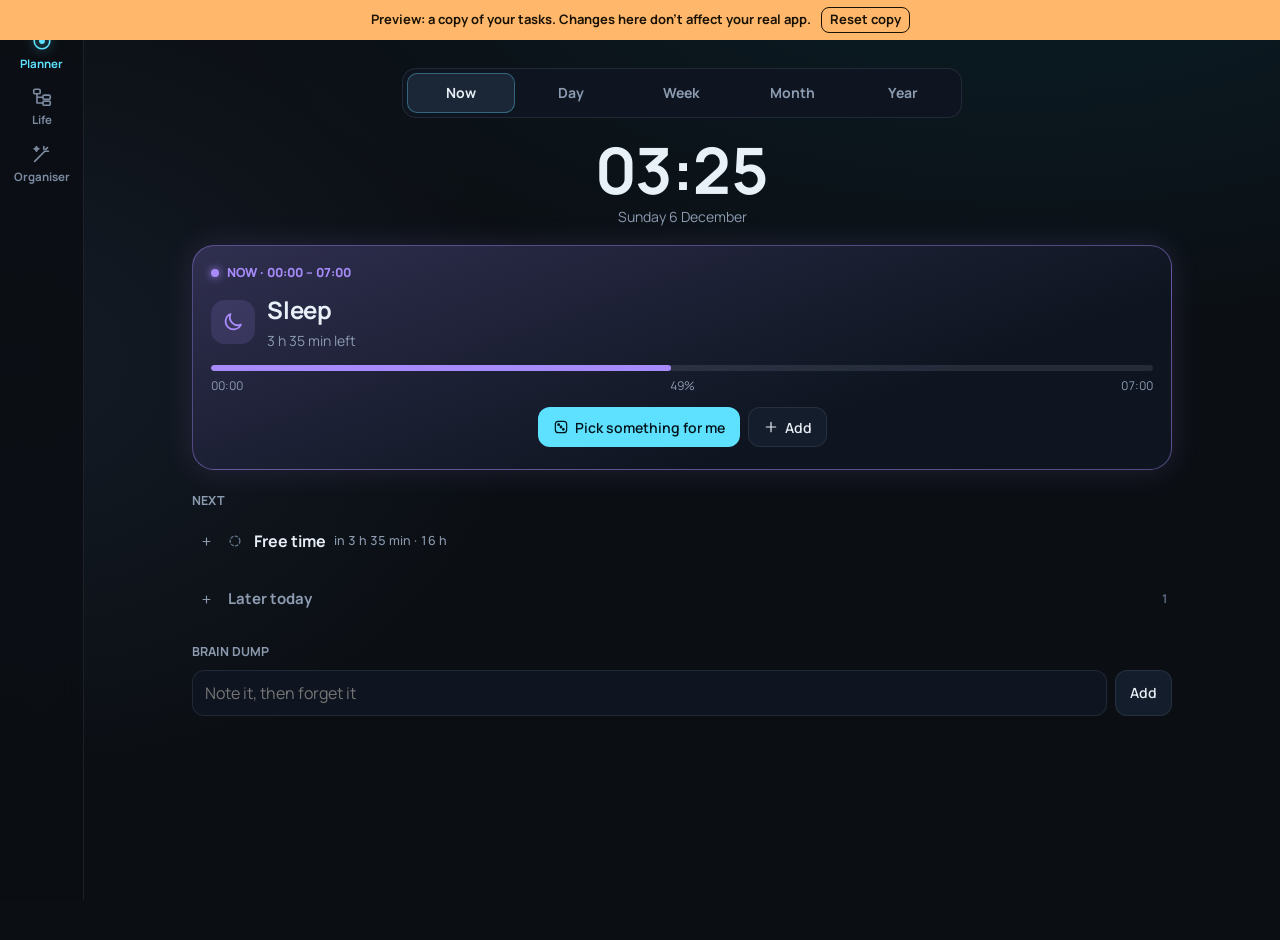
==== commit eec708c5: "Preview: Planner / Life / Organiser tabs, Week and Year views, centred titles Co-Authored-By: Claude" ====
--- a/preview/index.html
+++ b/preview/index.html
@@ -478,7 +478,30 @@
 :root{--n1:#0E1520;--n2:#141D2B;--n3:#1B2636;--nl:rgba(148,163,184,.14);--nt:#E6EDF5;--nm:#8C9BB0;--nf:#5B6B80;--na:#5EE1FF}
 .nx{max-width:980px;margin:0 auto}
 .nx h1{font-size:30px;font-weight:700;letter-spacing:-.02em;margin:0;line-height:1.1}
-.nx-top{display:flex;align-items:flex-end;gap:12px;margin:4px 0 18px;flex-wrap:wrap}
+.nx-top{display:flex;flex-direction:column;align-items:center;text-align:center;gap:4px;margin:4px 0 18px}
+.nx-top .sub{margin-top:0}
+.nx-acts{display:flex;gap:8px;justify-content:center;flex-wrap:wrap;margin-top:10px}
+.nx-hd{display:flex;align-items:center;justify-content:center;gap:10px}
+.node-head{justify-content:center;text-align:center}.node-acts{justify-content:center}.crumbs{justify-content:center}
+.toptabs{display:flex;gap:3px;background:var(--n1);border:1px solid var(--nl);border-radius:14px;padding:4px;margin:0 auto 20px;max-width:560px;overflow-x:auto;scrollbar-width:none}
+.toptabs::-webkit-scrollbar{display:none}
+.toptabs button{flex:1;border:none;background:none;color:var(--nm);font-weight:700;font-size:14px;padding:9px 8px;border-radius:10px;white-space:nowrap;min-height:40px}
+.toptabs button[aria-selected="true"]{background:var(--n3);color:var(--nt);box-shadow:inset 0 0 0 1px rgba(94,225,255,.35)}
+.toptabs em{font-style:normal;font-size:11.5px;background:#FFB86B;color:#1a1206;border-radius:999px;padding:0 6px;margin-left:2px}
+.xlist.wk>.xr.band{margin-top:4px;border-top:1px solid var(--nl);border-radius:0}
+.xlist.wk>.xr.band:first-child{border-top:none}
+.xr.past .lb{color:var(--nm)}
+.ygrid{display:grid;grid-template-columns:repeat(auto-fill,minmax(150px,1fr));gap:12px}
+.ym{border:1px solid var(--nl);background:var(--n1);border-radius:16px;padding:12px;color:var(--nt);text-align:left;display:grid;gap:8px}
+.ym.cur{border-color:var(--na)}
+.ym b{font-size:14px}
+.ymg{display:grid;grid-template-columns:repeat(7,1fr);gap:3px}
+.ymg i{aspect-ratio:1;border-radius:3px;background:rgba(148,163,184,.10)}
+.ymg i.on{background:#5EE1FF;opacity:.85}
+.ymg i.past{opacity:.45}
+.ymg i.td{outline:1.5px solid #fff}
+body[data-scr="org"] .phead,body[data-scr="dump"] .phead,body[data-scr="shared"] .phead{flex-direction:column;align-items:center;text-align:center}
+body[data-scr="org"] .phead .grow,body[data-scr="dump"] .phead .grow,body[data-scr="shared"] .phead .grow{display:none}
 .nx-top .sub{color:var(--nm);font-size:14px;margin-top:4px}
 .nx-ic{display:inline-grid;place-items:center;width:22px;height:22px;flex:none;color:var(--c)}
 .nx-ic svg{width:18px;height:18px}
@@ -1369,15 +1392,16 @@
   let sorts = [];
   function render(){
     const s = ui.scr.s; let html = '';
-    const label = x => x.s === 'home' ? 'Home' : x.s === 'day' ? 'Day planner' + (x.date && x.date !== today() ? ' (' + dayName(x.date) + ')' : '') : x.s === 'dump' ? 'Brain dump' : x.s === 'cal' ? 'Calendar' : x.s === 'org' ? 'Organiser' : x.s === 'shared' ? 'Shared' : x.s === 'timer' ? 'Focus mode' : x.s === 'step' ? ((nodeAt(get(x.id), x.path || []) || {}).title || 'Step') : (x.id && get(x.id) ? get(x.id).title : 'Focus');
+    const label = x => x.s === 'now' ? 'Now' : x.s === 'week' ? 'Week' : x.s === 'year' ? 'Year' : x.s === 'life' ? 'Life' : x.s === 'home' ? 'Home' : x.s === 'day' ? 'Day planner' + (x.date && x.date !== today() ? ' (' + dayName(x.date) + ')' : '') : x.s === 'dump' ? 'Brain dump' : x.s === 'cal' ? 'Month' : x.s === 'org' ? 'Organiser' : x.s === 'shared' ? 'Shared' : x.s === 'timer' ? 'Focus mode' : x.s === 'step' ? ((nodeAt(get(x.id), x.path || []) || {}).title || 'Step') : (x.id && get(x.id) ? get(x.id).title : 'Focus');
     const path = ui.hist.concat([ui.scr]);
     const crumbs = (path[0].s === 'home' ? '' : `<button type="button" class="crumb" data-act="home">Home</button><span class="csep">\\</span>`) +
       path.map((x, i) => i === path.length - 1 ? `<span class="crumb cur">${esc(label(x))}</span>` : `<button type="button" class="crumb" data-act="crumb" data-i="${i}">${esc(label(x))}</button><span class="csep">\\</span>`).join('');
     const navbar = `<div class="navbar"><button type="button" class="btn sm" data-act="back">${I.back} Back</button><nav class="crumbs-bar" aria-label="You are here">${I.home}${crumbs}</nav></div>`;
-    if (NX_SCREENS[s]) html = NX_SCREENS[s](); else if (s === 'home') html = homeScreen(); else if (s === 'day') html = navbar + dayScreen(); else if (s === 'dump') html = navbar + dumpScreen(); else if (s === 'cal') html = navbar + calScreen(); else if (s === 'org') html = navbar + orgScreen(); else if (s === 'shared') html = navbar + sharedScreen(); else if (s === 'timer') html = navbar + timerScreen(); else if (s === 'step') html = navbar + stepScreen(); else html = navbar + focusScreen();
+    if (s === 'home'){ ui.scr = { s: 'org' }; return render(); }
+    if (NX_SCREENS[s]) html = nxTabs(s) + NX_SCREENS[s](); else if (s === 'dump') html = nxTabs(s) + dumpScreen(); else if (s === 'org') html = nxTabs(s) + orgScreen(); else if (s === 'shared') html = nxTabs(s) + sharedScreen(); else if (s === 'day') html = navbar + dayScreen(); else if (s === 'dump') html = navbar + dumpScreen(); else if (s === 'cal') html = navbar + calScreen(); else if (s === 'org') html = navbar + orgScreen(); else if (s === 'shared') html = navbar + sharedScreen(); else if (s === 'timer') html = navbar + timerScreen(); else if (s === 'step') html = navbar + stepScreen(); else html = navbar + focusScreen();
     const app = $('#app'), key = JSON.stringify(ui.scr);
     app.innerHTML = `<div class="${app.dataset.key !== key ? 'screen' : ''}">${html}</div>`; app.dataset.key = key;
-    if (!state.tasks.some(t => t.runningSince)) document.title = 'Next Up';
+    if (!state.tasks.some(t => t.runningSince)) document.title = 'Next Up v2';
     makeSortables(); updateClocks();
     nxAfter();
     const nr = document.querySelector('.nowrow'); if (nr) nr.style.setProperty('--fill', nr.dataset.fill + '%');
@@ -2030,7 +2054,7 @@
   const segOptions = (d, sel) => `<option value="">Anytime that day</option>` + daySegs(d).map(g => `<option value="${g.s}"${g.s === sel ? ' selected' : ''}>${esc(g.name)} · ${hm(g.s)}–${hm(g.e)}</option>`).join('');
 
   // ---------- tree rows (one indented +/- structure everywhere) ----------
-  const isOpenK = (k, def) => { const st = /^(now|cal):/.test(k) ? ui.xopen : state.nopen; return st[k] == null ? !!def : !!st[k]; };
+  const isOpenK = (k, def) => { const st = /^(now|cal|wk):/.test(k) ? ui.xopen : state.nopen; return st[k] == null ? !!def : !!st[k]; };
   function xrow(o){
     const tog = o.tk ? `<button type="button" class="xt" data-act="xtog" data-tk="${o.tk}" data-def="${o.def ? 1 : 0}" aria-expanded="${!!o.open}" aria-label="${o.open ? 'Collapse' : 'Expand'}">${o.open ? MINUS : PLUS}</button>` : '<span class="xt"></span>';
     return `<li class="xr${o.cls || ''}" data-k="${o.k}"${o.ref ? ` data-dref="${o.ref}"` : ''}${o.ctx ? ` data-dctx="${o.ctx}"` : ''}${o.into ? ' data-into="1"' : ''}${o.nodrag ? ' data-nodrag="1"' : ''} style="--d:${o.depth || 0};--c:${o.color || NCOL.grey}">${tog}${o.check || ''}${o.icon ? ico(o.icon, o.color) : ''}<button type="button" class="xl" ${o.act || ''}><span class="lb">${o.label}</span>${o.meta ? `<small>${o.meta}</small>` : ''}${o.count ? `<em>${o.count}</em>` : ''}</button>${o.tail || ''}</li>`;
@@ -2098,7 +2122,7 @@
     const laterHTML = lf ? `<ul class="xlist">${lf.html}${lf.open ? later.map(x => segRows(x, 1, M, false)).join('') : ''}</ul>` : '';
     const anyOpen = any.filter(isOpen), af = anyOpen.length ? folderRow('now:any', 'Anytime today', anyOpen.length, '#7C8BA0') : null;
     const anyHTML = af ? `<ul class="xlist">${af.html}${af.open ? anyOpen.map(t => taskRows(t, 1, 'any:' + d, M)).join('') : ''}</ul>` : '';
-    const dump = inbox().length ? `<ul class="xlist">${xrow({ k: 'dump', depth: 0, icon: 'book', color: '#FFB86B', label: 'Brain dump', count: inbox().length + ' to sort', nodrag: 1, act: 'data-act="goto" data-s="dump"' })}</ul>` : '';
+    const dump = `<div class="nx-sec">BRAIN DUMP</div><form class="nx-addf" data-kind="cap" style="margin-top:0"><input type="text" name="title" placeholder="Note it, then forget it" aria-label="Add to brain dump" autocomplete="off"><button class="nx-btn" type="submit">Add</button></form>${inbox().length ? `<ul class="xlist">${xrow({ k: 'dump', depth: 0, icon: 'book', color: '#FFB86B', label: inbox().length + (inbox().length === 1 ? ' note' : ' notes') + ' to sort', nodrag: 1, act: 'data-act="nx-nav" data-s="dump"' })}</ul>` : ''}`;
     return `<div class="nx"><div class="nx-top"><div><div class="now-clock">${hm(nm)}</div><div class="sub">${esc(new Date().toLocaleDateString('en-GB', { weekday: 'long', day: 'numeric', month: 'long' }))}</div></div></div>
       ${card}${nextHTML}<div class="nx-gap"></div>${laterHTML}${anyHTML}${dump}</div>`;
   }
@@ -2114,8 +2138,8 @@
     }).join('');
     const anyRows = xrow({ k: 'a:' + d, depth: 0, ref: 'a:' + d, into: 1, nodrag: 1, icon: 'free', color: '#7C8BA0', cls: ' band', label: 'Anytime ' + esc(dayName(d).toLowerCase()), count: any.length || '', act: '' })
       + any.map(t => taskRows(t, 1, 'any:' + d, M)).join('') + `<li class="xr add" style="--d:1"><span class="xt"></span><button type="button" class="xl addl" data-act="nx-add" data-date="${d}" data-s="">+ Add without a time</button></li>`;
-    return `<div class="nx"><div class="nx-top"><div><h1>${esc(dayName(d, true))}</h1><div class="sub">${esc(new Date(d + 'T00:00').toLocaleDateString('en-GB', { weekday: 'long', day: 'numeric', month: 'long' }))}</div></div><span class="grow"></span>
-      <button type="button" class="nx-btn" data-act="shape">${I.sliders} Themes</button><button type="button" class="nx-btn pri" data-act="nx-add" data-date="${d}" data-s="${d === td ? segOf(d, nm).s : ''}">${NI.plus} Add</button></div>
+    return `<div class="nx"><div class="nx-top"><h1>${esc(dayName(d, true))}</h1><div class="sub">${esc(new Date(d + 'T00:00').toLocaleDateString('en-GB', { weekday: 'long', day: 'numeric', month: 'long' }))}</div>
+      <div class="nx-acts"><button type="button" class="nx-btn" data-act="shape">${I.sliders} Themes</button><button type="button" class="nx-btn pri" data-act="nx-add" data-date="${d}" data-s="${d === td ? segOf(d, nm).s : ''}">${NI.plus} Add</button></div></div>
       <div class="nx-days">${strip}</div>
       <ul class="tl">${rows}</ul>
       <div class="tband anyb"><ul class="xlist">${anyRows}</ul></div>
@@ -2165,22 +2189,63 @@
       cells += `<button type="button" class="${d === td ? 'today' : ''}${d < td ? ' past' : ''}" data-act="nx-calsel" data-date="${d}" aria-pressed="${d === sel}" aria-label="${esc(dayName(d, true))}${ts.length ? ', ' + ts.length + ' tasks' : ''}">${dn}<span class="dots">${cols.slice(0, 4).map(c => `<i style="--c:${c}"></i>`).join('')}</span></button>`;
     }
     const { segs, any } = dayModel(sel), M = { mode: 'cal', p: 'cal:' }, dues = state.tasks.filter(t => isOpen(t) && t.due === sel);
-    return `<div class="nx"><div class="nx-top"><div><h1>Calendar</h1></div><span class="grow"></span><button type="button" class="nx-btn" data-act="nx-caltoday">Today</button></div>
-      <section class="ncal"><div class="ncal-h"><button type="button" class="icon-btn" data-act="cal-nav" data-dir="-1" aria-label="Previous month">${I.back}</button><b>${esc(first.toLocaleDateString('en-GB', { month: 'long', year: 'numeric' }))}</b><button type="button" class="icon-btn" data-act="cal-nav" data-dir="1" aria-label="Next month">${I.fwd}</button></div><div class="ncal-g">${cells}</div></section>
-      <div class="nx-top" style="margin-top:22px"><div><h1 style="font-size:22px">${esc(dayName(sel, true))}</h1></div><span class="grow"></span><button type="button" class="nx-btn" data-act="nx-date" data-date="${sel}">Open day ›</button></div>
+    return `<div class="nx"><div class="nx-top"><div class="nx-hd"><button type="button" class="icon-btn" data-act="cal-nav" data-dir="-1" aria-label="Previous month">${I.back}</button><h1>${esc(first.toLocaleDateString('en-GB', { month: 'long' }))}</h1><button type="button" class="icon-btn" data-act="cal-nav" data-dir="1" aria-label="Next month">${I.fwd}</button></div><div class="sub">${y}</div>
+      ${ym !== td.slice(0, 7) ? `<div class="nx-acts"><button type="button" class="nx-btn" data-act="nx-caltoday">Back to this month</button></div>` : ''}</div>
+      <section class="ncal"><div class="ncal-g">${cells}</div></section>
+      <div class="nx-top" style="margin-top:22px"><h1 style="font-size:22px">${esc(dayName(sel, true))}</h1><div class="nx-acts"><button type="button" class="nx-btn" data-act="nx-date" data-date="${sel}">Open day ›</button></div></div>
       ${dues.length ? `<div class="nx-sec">DUE</div><ul class="xlist">${dues.map(t => taskRows(t, 0, '', M)).join('')}</ul>` : ''}
       <ul class="xlist">${segs.filter(g => g.a || g.tasks.length).map(g => segRows(g, 0, M, false)).join('')}${any.length ? any.map(t => taskRows(t, 0, 'any:' + sel, M)).join('') : ''}</ul></div>`;
   }
 
+  // ---------- Week ----------
+  function weekStart(d){ const off = (new Date(d + 'T00:00').getDay() + 6) % 7; return addDays(d, -off); }
+  function nxWeekScreen(){
+    const base = weekStart(ui.scr.date || today()), td = today(), M = { mode: 'cal', p: 'wk:' }, end = addDays(base, 6);
+    const fmt = (d, o) => new Date(d + 'T00:00').toLocaleDateString('en-GB', o);
+    let rows = '';
+    for (let i = 0; i < 7; i++){
+      const d = addDays(base, i), { segs, any } = dayModel(d), all = tasksOn(d), dn = all.filter(t => t.status === 'done').length, tk = 'wk:d:' + d, open = isOpenK(tk, d === td);
+      rows += xrow({ k: 'wd:' + d, depth: 0, tk, def: d === td, open, ref: 'a:' + d, into: 1, nodrag: 1, icon: 'today', color: d === td ? '#5EE1FF' : d < td ? '#5B6B80' : '#8C9BB0', cls: ' band' + (d < td ? ' past' : ''),
+        label: esc(fmt(d, { weekday: 'long' })), meta: esc(fmt(d, { day: 'numeric', month: 'short' })) + (d === td ? ' · Today' : ''), count: all.length ? (dn ? dn + '/' : '') + all.length : '', act: `data-act="nx-date" data-date="${d}"` });
+      if (open){
+        const used = segs.filter(g => g.tasks.length);
+        rows += used.map(g => segRows(g, 1, M, false)).join('') + any.map(t => taskRows(t, 1, 'any:' + d, M)).join('');
+        if (!used.length && !any.length) rows += `<li class="xr" style="--d:1"><span class="xt"></span><span class="xl addl">Nothing planned</span></li>`;
+        rows += `<li class="xr add" style="--d:1"><span class="xt"></span><button type="button" class="xl addl" data-act="nx-add" data-date="${d}" data-s="">+ Add to ${esc(fmt(d, { weekday: 'long' }))}</button></li>`;
+      }
+    }
+    return `<div class="nx"><div class="nx-top"><div class="nx-hd"><button type="button" class="icon-btn" data-act="nx-wk" data-dir="-7" aria-label="Previous week">${I.back}</button><h1>${base === weekStart(td) ? 'This week' : 'Week'}</h1><button type="button" class="icon-btn" data-act="nx-wk" data-dir="7" aria-label="Next week">${I.fwd}</button></div>
+      <div class="sub">${esc(fmt(base, { day: 'numeric', month: 'short' }))} – ${esc(fmt(end, { day: 'numeric', month: 'short', year: 'numeric' }))}</div>${base !== weekStart(td) ? `<div class="nx-acts"><button type="button" class="nx-btn" data-act="nx-wk" data-dir="0">Back to this week</button></div>` : ''}</div>
+      <ul class="xlist wk">${rows}</ul><p class="nx-hint">Hold a task and drop it on another day to move it.</p></div>`;
+  }
+  // ---------- Year ----------
+  function nxYearScreen(){
+    const y = ui.yr || +today().slice(0, 4), td = today(), busy = {};
+    state.tasks.forEach(t => { if ((t.status === 'planned' || t.status === 'done') && t.date && !t.anchorOf && t.date.startsWith(y + '-')) busy[t.date] = (busy[t.date] || 0) + 1; if (isOpen(t) && t.due && t.due.startsWith(y + '-')) busy[t.due] = (busy[t.due] || 0) + 1; });
+    let months = '';
+    for (let m = 1; m <= 12; m++){
+      const first = new Date(y, m - 1, 1), off = (first.getDay() + 6) % 7, n = new Date(y, m, 0).getDate(), ym = `${y}-${pad(m)}`;
+      let cells = ''; for (let i = 0; i < off; i++) cells += '<i></i>';
+      for (let dn = 1; dn <= n; dn++){ const d = `${ym}-${pad(dn)}`; cells += `<i class="${d === td ? 'td' : ''}${busy[d] ? ' on' : ''}${d < td ? ' past' : ''}"></i>`; }
+      months += `<button type="button" class="ym${ym === td.slice(0, 7) ? ' cur' : ''}" data-act="nx-month" data-ym="${ym}"><b>${esc(first.toLocaleDateString('en-GB', { month: 'long' }))}</b><span class="ymg">${cells}</span></button>`;
+    }
+    return `<div class="nx"><div class="nx-top"><div class="nx-hd"><button type="button" class="icon-btn" data-act="nx-yr" data-dir="-1" aria-label="Previous year">${I.back}</button><h1>${y}</h1><button type="button" class="icon-btn" data-act="nx-yr" data-dir="1" aria-label="Next year">${I.fwd}</button></div><div class="sub">Dots show days with plans. Tap a month to open it.</div></div>
+      <div class="ygrid">${months}</div></div>`;
+  }
   // ---------- nav ----------
-  const NX_SCREENS = { now: nxNowScreen, day: nxDayScreen, life: nxLifeScreen, cal: nxCalScreen };
+  const NX_SCREENS = { now: nxNowScreen, day: nxDayScreen, week: nxWeekScreen, cal: nxCalScreen, year: nxYearScreen, life: nxLifeScreen };
+  const PLAN = [['now', 'Now'], ['day', 'Day'], ['week', 'Week'], ['cal', 'Month'], ['year', 'Year']], ORG = [['org', 'Organiser'], ['dump', 'Brain dump'], ['shared', 'Shared']];
+  const nxGroup = s => PLAN.some(x => x[0] === s) ? 'plan' : s === 'life' ? 'life' : ORG.some(x => x[0] === s) || s === 'home' ? 'org' : '';
+  function nxTabs(s){
+    const set = nxGroup(s) === 'plan' ? PLAN : nxGroup(s) === 'org' ? ORG : null; if (!set) return '';
+    return `<div class="toptabs" role="tablist">${set.map(([k, l]) => `<button type="button" role="tab" data-act="nx-nav" data-s="${k}" aria-selected="${k === s}">${l}${k === 'dump' && inbox().length ? ` <em>${inbox().length}</em>` : ''}</button>`).join('')}</div>`;
+  }
   function nxNav(){
-    const s = ui.scr.s, cur = k => (k === 'more' ? !NX_SCREENS[s] : s === k) ? ' aria-current="page"' : '';
-    const b = (k, ic, l) => `<button type="button" data-act="nx-nav" data-s="${k}"${cur(k)}>${ic}<span>${l}</span></button>`;
-    return b('now', NI.now, 'Now') + b('day', NI.day, 'Day') + b('life', NI.tree, 'Life') + b('cal', I.cal, 'Calendar') + b('more', NI.more, 'More');
+    const g = nxGroup(ui.scr.s), b = (k, ic, l) => `<button type="button" data-act="nx-nav" data-s="${k}"${g === k ? ' aria-current="page"' : ''}>${ic}<span>${l}</span></button>`;
+    return b('plan', NI.now, 'Planner') + b('life', NI.tree, 'Life') + b('org', I.wand, 'Organiser');
   }
   function nxAfter(){
-    document.body.classList.add('nxon'); $('#nxNav').innerHTML = nxNav();
+    document.body.classList.add('nxon'); document.body.dataset.scr = ui.scr.s; $('#nxNav').innerHTML = nxNav();
     if ($('#nxDlg').open) fillSheet();
     if (ui.flash){ const el = document.querySelector(`#app [data-k="${ui.flash}"]`); ui.flash = null; if (el){ el.scrollIntoView({ block: 'center' }); el.classList.add('flash'); } }
   }
@@ -2295,13 +2360,15 @@
   }
   function nxAct(a, ds, el){
     switch (a){
-      case 'nx-nav': {
-        ui.hist = []; ui.xopen = {};
-        ui.scr = ds.s === 'more' ? { s: 'home' } : ds.s === 'day' ? { s: 'day', date: today() } : { s: ds.s };
+      case 'home': case 'nx-nav': {
+        const s = a === 'home' || ds.s === 'plan' ? 'now' : ds.s === 'more' || ds.s === 'home' ? 'org' : ds.s;
+        if (nxGroup(s) !== nxGroup(ui.scr.s) || s === 'now') ui.xopen = {};
+        ui.hist = []; ui.scr = s === 'day' || s === 'week' ? { s, date: today() } : { s };
+        if (s === 'cal'){ ui.calMonth = ui.calMonth || today().slice(0, 7); }
         ui.addAt = null; if ($('#nxDlg').open) $('#nxDlg').close(); render(); window.scrollTo(0, 0); return true;
       }
       case 'nx-date': if (ui.scr.s !== 'day') ui.hist.push(ui.scr); ui.scr = { s: 'day', date: ds.date }; if (ds.flash){ ui.flash = ds.flash; state.nopen['day:' + ds.flash] = true; } render(); if (!ds.flash) window.scrollTo(0, 0); return true;
-      case 'xtog': { const k = ds.tk, st = /^(now|cal):/.test(k) ? ui.xopen : state.nopen; st[k] = !isOpenK(k, ds.def === '1'); if (st === state.nopen) save(); render(); return true; }
+      case 'xtog': { const k = ds.tk, st = /^(now|cal|wk):/.test(k) ? ui.xopen : state.nopen; st[k] = !isOpenK(k, ds.def === '1'); if (st === state.nopen) save(); render(); return true; }
       case 'xjump': xjump(ds.ref); return true;
       case 'nx-node': if (!(ui.scr.s === 'life' && ui.scr.id === ds.id)) ui.hist.push(ui.scr); ui.scr = { s: 'life', id: ds.id }; { let p = nnode(ds.id); while (p && p.parent){ state.nopen['life:c:' + p.parent] = true; p = nnode(p.parent); } } render(); window.scrollTo(0, 0); return true;
       case 'nx-task': if (ds.id) nxSheet(ds.id); return true;
@@ -2335,6 +2402,9 @@
         return true;
       }
       case 'nx-calsel': ui.calSel = ds.date; render(); return true;
+      case 'nx-wk': ui.scr = { s: 'week', date: ds.dir === '0' ? today() : addDays(weekStart(ui.scr.date || today()), +ds.dir) }; render(); return true;
+      case 'nx-yr': ui.yr = (ui.yr || +today().slice(0, 4)) + +ds.dir; render(); return true;
+      case 'nx-month': ui.calMonth = ds.ym; ui.calSel = ds.ym === today().slice(0, 7) ? today() : ds.ym + '-01'; ui.scr = { s: 'cal' }; render(); window.scrollTo(0, 0); return true;
       case 'nx-caltoday': ui.calMonth = today().slice(0, 7); ui.calSel = today(); render(); return true;
       case 'add-theme': {
         const name = ds.name, lk = themeLook(name), gaps = daySegs(today()).filter(g => !g.a && g.e - g.s >= 30);
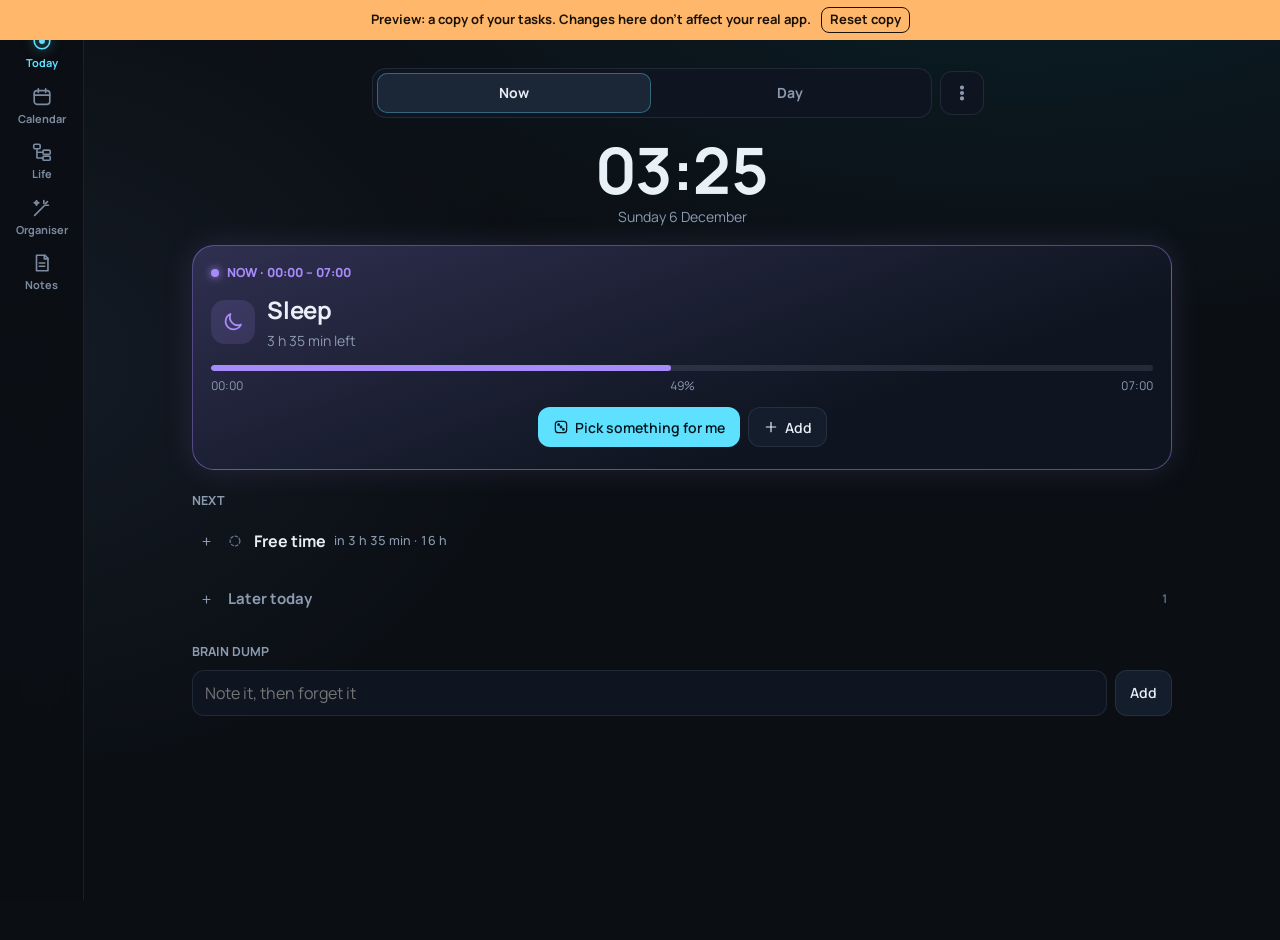
==== commit 56e80708: "Preview: Today/Calendar/Life/Organiser/Notes tabs, organiser buckets, notes and reminders, settings " ====
--- a/preview/index.html
+++ b/preview/index.html
@@ -483,7 +483,28 @@
 .nx-acts{display:flex;gap:8px;justify-content:center;flex-wrap:wrap;margin-top:10px}
 .nx-hd{display:flex;align-items:center;justify-content:center;gap:10px}
 .node-head{justify-content:center;text-align:center}.node-acts{justify-content:center}.crumbs{justify-content:center}
+.nx-head{display:flex;align-items:center;gap:8px;max-width:620px;margin:0 auto 20px}
+.nx-head .toptabs{margin:0;flex:1;min-width:0}
+.nx-more{flex:none;width:44px;height:44px;border-radius:12px;border:1px solid var(--nl);background:var(--n1);color:var(--nm)}
+.nx-more svg{width:20px;height:20px}
 .toptabs{display:flex;gap:3px;background:var(--n1);border:1px solid var(--nl);border-radius:14px;padding:4px;margin:0 auto 20px;max-width:560px;overflow-x:auto;scrollbar-width:none}
+.obox{background:var(--n1);border:1px solid var(--nl);border-radius:18px;padding:4px 6px;margin-top:12px}
+.obox.done{opacity:.9}
+.xr.zero .lb{color:var(--nm);font-weight:500}
+.org-grid.one-col{grid-template-columns:minmax(0,1fr);max-width:760px;margin:0 auto}
+.nnew{background:var(--n1);border:1px solid var(--nl);border-radius:18px;padding:10px;display:grid;gap:8px}
+.nnew textarea{width:100%;min-height:76px;border:none;background:transparent;color:var(--nt);font-size:16px;resize:vertical;padding:6px}
+.nnew textarea:focus{outline:none}
+.nnew input[type=text]{width:100%;border:none;background:transparent;color:var(--nt);padding:8px 6px}
+.nnew input[type=text]:focus{outline:none}
+.nnew-row{display:flex;gap:8px;align-items:center}
+.nnew-row select{flex:1;min-width:0;border:1px solid var(--s3);background:rgba(11,15,20,.55);color:var(--ink);border-radius:12px;padding:10px;font-size:16px;min-height:44px}
+.nnew-row .dpick{flex:1;min-width:0}
+.nnew .quick{margin:0}
+.nbanner{background:rgba(255,184,107,.10);border:1px solid rgba(255,184,107,.35);color:#FFD9A8;border-radius:14px;padding:10px 12px;font-size:14px;display:flex;gap:10px;align-items:center;flex-wrap:wrap;justify-content:center;text-align:center}
+.nx-btn.sm{min-height:34px;padding:5px 12px;font-size:13px}
+#nxNoteBox textarea{width:100%;min-height:140px;border:1px solid var(--s3);background:rgba(11,15,20,.55);color:var(--ink);border-radius:14px;padding:12px;font-size:16px;line-height:1.5}
+.nx-nav button span{font-size:11px}
 .toptabs::-webkit-scrollbar{display:none}
 .toptabs button{flex:1;border:none;background:none;color:var(--nm);font-weight:700;font-size:14px;padding:9px 8px;border-radius:10px;white-space:nowrap;min-height:40px}
 .toptabs button[aria-selected="true"]{background:var(--n3);color:var(--nt);box-shadow:inset 0 0 0 1px rgba(94,225,255,.35)}
@@ -742,6 +763,7 @@
 
 <dialog id="nxDlg" class="nxs"><div class="sh" id="nxBox"></div></dialog>
 <dialog id="nxAdd" class="nxs"><div class="sh" id="nxAddBox"></div></dialog>
+<dialog id="nxNote" class="nxs"><div class="sh" id="nxNoteBox"></div></dialog>
 <dialog id="nxCat" class="nxs"><div class="sh" id="nxCatBox"></div></dialog>
 <nav class="nx-nav" id="nxNav" aria-label="Main"></nav>
 
@@ -809,7 +831,7 @@
         if (p && Array.isArray(p.tasks)){
           state.tasks = p.tasks.map(norm);
           state.anchors = Array.isArray(p.anchors) ? p.anchors : DEF_ANCHORS();
-          state.fold = p.fold || {}; state.cap = p.cap || 180; state.layout = p.layout || {}; state.templates = Array.isArray(p.templates) ? p.templates : []; if (Array.isArray(p.homeOrder)) state.homeOrder = p.homeOrder; state.sync = p.sync || null; state.cats = Array.isArray(p.cats) ? p.cats : null; state.nopen = p.nopen || {};
+          state.fold = p.fold || {}; state.cap = p.cap || 180; state.layout = p.layout || {}; state.templates = Array.isArray(p.templates) ? p.templates : []; if (Array.isArray(p.homeOrder)) state.homeOrder = p.homeOrder; state.sync = p.sync || null; state.cats = Array.isArray(p.cats) ? p.cats : null; state.nopen = p.nopen || {}; state.notes = Array.isArray(p.notes) ? p.notes : []; state.nfolders = Array.isArray(p.nfolders) ? p.nfolders : null;
           if (!p.v3){ state.anchors.forEach(a => { a.fold = false; }); state.layout = {}; state.v3 = true; }
           return;
         }
@@ -1392,13 +1414,13 @@
   let sorts = [];
   function render(){
     const s = ui.scr.s; let html = '';
-    const label = x => x.s === 'now' ? 'Now' : x.s === 'week' ? 'Week' : x.s === 'year' ? 'Year' : x.s === 'life' ? 'Life' : x.s === 'home' ? 'Home' : x.s === 'day' ? 'Day planner' + (x.date && x.date !== today() ? ' (' + dayName(x.date) + ')' : '') : x.s === 'dump' ? 'Brain dump' : x.s === 'cal' ? 'Month' : x.s === 'org' ? 'Organiser' : x.s === 'shared' ? 'Shared' : x.s === 'timer' ? 'Focus mode' : x.s === 'step' ? ((nodeAt(get(x.id), x.path || []) || {}).title || 'Step') : (x.id && get(x.id) ? get(x.id).title : 'Focus');
+    const label = x => x.s === 'settings' ? 'Settings' : x.s === 'notes' ? 'Notes' : x.s === 'rem' ? 'Reminders' : x.s === 'shape' ? 'Day shape' : x.s === 'now' ? 'Now' : x.s === 'week' ? 'Week' : x.s === 'year' ? 'Year' : x.s === 'life' ? 'Life' : x.s === 'home' ? 'Home' : x.s === 'day' ? 'Day planner' + (x.date && x.date !== today() ? ' (' + dayName(x.date) + ')' : '') : x.s === 'dump' ? 'Brain dump' : x.s === 'cal' ? 'Month' : x.s === 'org' ? 'Organiser' : x.s === 'shared' ? 'Shared' : x.s === 'timer' ? 'Focus mode' : x.s === 'step' ? ((nodeAt(get(x.id), x.path || []) || {}).title || 'Step') : (x.id && get(x.id) ? get(x.id).title : 'Focus');
     const path = ui.hist.concat([ui.scr]);
     const crumbs = (path[0].s === 'home' ? '' : `<button type="button" class="crumb" data-act="home">Home</button><span class="csep">\\</span>`) +
       path.map((x, i) => i === path.length - 1 ? `<span class="crumb cur">${esc(label(x))}</span>` : `<button type="button" class="crumb" data-act="crumb" data-i="${i}">${esc(label(x))}</button><span class="csep">\\</span>`).join('');
     const navbar = `<div class="navbar"><button type="button" class="btn sm" data-act="back">${I.back} Back</button><nav class="crumbs-bar" aria-label="You are here">${I.home}${crumbs}</nav></div>`;
-    if (s === 'home'){ ui.scr = { s: 'org' }; return render(); }
-    if (NX_SCREENS[s]) html = nxTabs(s) + NX_SCREENS[s](); else if (s === 'dump') html = nxTabs(s) + dumpScreen(); else if (s === 'org') html = nxTabs(s) + orgScreen(); else if (s === 'shared') html = nxTabs(s) + sharedScreen(); else if (s === 'day') html = navbar + dayScreen(); else if (s === 'dump') html = navbar + dumpScreen(); else if (s === 'cal') html = navbar + calScreen(); else if (s === 'org') html = navbar + orgScreen(); else if (s === 'shared') html = navbar + sharedScreen(); else if (s === 'timer') html = navbar + timerScreen(); else if (s === 'step') html = navbar + stepScreen(); else html = navbar + focusScreen();
+    if (s === 'home' || s === 'dump'){ ui.scr = { s: 'org' }; return render(); }
+    if (NX_SCREENS[s]) html = nxHead(s) + NX_SCREENS[s](); else if (s === 'shared') html = nxHead(s) + sharedScreen(); else if (s === 'day') html = navbar + dayScreen(); else if (s === 'dump') html = navbar + dumpScreen(); else if (s === 'cal') html = navbar + calScreen(); else if (s === 'org') html = navbar + orgScreen(); else if (s === 'shared') html = navbar + sharedScreen(); else if (s === 'timer') html = navbar + timerScreen(); else if (s === 'step') html = navbar + stepScreen(); else html = navbar + focusScreen();
     const app = $('#app'), key = JSON.stringify(ui.scr);
     app.innerHTML = `<div class="${app.dataset.key !== key ? 'screen' : ''}">${html}</div>`; app.dataset.key = key;
     if (!state.tasks.some(t => t.runningSince)) document.title = 'Next Up v2';
@@ -2000,6 +2022,9 @@
     day: sv('<path d="M8 5h12M8 12h12M8 19h12"/><circle cx="4" cy="5" r="1.2" fill="currentColor"/><circle cx="4" cy="12" r="1.2" fill="currentColor"/><circle cx="4" cy="19" r="1.2" fill="currentColor"/>'),
     tree: sv('<rect x="3" y="3.5" width="7" height="5" rx="1.5"/><rect x="13" y="10" width="8" height="4.5" rx="1.5"/><rect x="13" y="16.5" width="8" height="4.5" rx="1.5"/><path d="M6.5 8.5v10h6.5M6.5 12.3H13"/>'),
     more: sv('<circle cx="5.5" cy="12" r="1.6" fill="currentColor"/><circle cx="12" cy="12" r="1.6" fill="currentColor"/><circle cx="18.5" cy="12" r="1.6" fill="currentColor"/>'),
+    bell: sv('<path d="M6 16.5V11a6 6 0 0 1 12 0v5.5l1.5 2h-15z"/><path d="M10 20.5a2 2 0 0 0 4 0"/>'),
+    note: sv('<path d="M6 3.5h9l3.5 3.5v13.5H6z"/><path d="M14.5 3.5v4h4M9 12h6M9 15.5h6"/>'),
+    vdots: sv('<circle cx="12" cy="5.5" r="1.6" fill="currentColor"/><circle cx="12" cy="12" r="1.6" fill="currentColor"/><circle cx="12" cy="18.5" r="1.6" fill="currentColor"/>'),
     plus: sv('<path d="M12 5v14M5 12h14"/>'),
     chev: sv('<path d="M6 9l6 6 6-6"/>')
   };
@@ -2024,6 +2049,7 @@
     ];
     if (!state.nopen || typeof state.nopen !== 'object') state.nopen = {};
     if (!ui.xopen) ui.xopen = {};
+    ensureNotes();
   }
   const catById = id => (state.cats || []).find(c => c.id === id);
   const aIcon = a => a.icon || themeLook(a.name).icon;
@@ -2232,17 +2258,170 @@
     return `<div class="nx"><div class="nx-top"><div class="nx-hd"><button type="button" class="icon-btn" data-act="nx-yr" data-dir="-1" aria-label="Previous year">${I.back}</button><h1>${y}</h1><button type="button" class="icon-btn" data-act="nx-yr" data-dir="1" aria-label="Next year">${I.fwd}</button></div><div class="sub">Dots show days with plans. Tap a month to open it.</div></div>
       <div class="ygrid">${months}</div></div>`;
   }
+  // ---------- Organiser: sort the brain dump into Today / Next week / Later ----------
+  const HZ = [{ k: 'today', name: 'Today', icon: 'sun', color: NCOL.amber }, { k: 'week', name: 'Next week', icon: 'today', color: NCOL.blue }, { k: 'later', name: 'Later', icon: 'repeat', color: NCOL.purple }];
+  const catKey = t => catById(t.cat) ? t.cat : '';
+  function hzOf(t){
+    if (t.anchorOf || t.status === 'shared' || t.status === 'anchor') return null;
+    if (t.status === 'inbox') return 'inbox';
+    if (t.status === 'done') return 'done';
+    const td = today();
+    if (t.status === 'planned'){ const d = t.date || td; return d <= td ? 'today' : d <= addDays(td, 7) ? 'week' : 'later'; }
+    if (t.status === 'pool') return t.hz === 'week' ? 'week' : 'later';
+    return null;
+  }
+  function applyHz(t, hz, cat){
+    const td = today();
+    if (cat !== undefined) t.cat = cat;
+    if (hz === 'done'){ if (t.status !== 'done'){ if (t.runningSince){ t.remaining = remainingOf(t); t.runningSince = null; } t.prev = t.status; if (!t.date) t.date = td; t.status = 'done'; t.doneAt = Date.now(); } return; }
+    if (hz === 'inbox'){ t.status = 'inbox'; t.date = ''; t.start = null; t.hz = ''; return; }
+    if (hz === 'today'){ if (!(t.status === 'planned' && (t.date || td) <= td)){ t.status = 'planned'; t.date = td; t.start = null; } t.hz = ''; return; }
+    if (hz === 'week'){ if (!(t.status === 'planned' && t.date > td && t.date <= addDays(td, 7))){ t.status = 'pool'; t.date = ''; t.start = null; t.hz = 'week'; } return; }
+    if (hz === 'later'){ t.status = 'pool'; t.date = ''; t.start = null; t.hz = 'later'; }
+  }
+  const orgRoots = () => (state.cats || []).filter(c => !c.parent || !catById(c.parent)).map(c => nnode(c.id));
+  function orgCatRows(n, depth, hz, M){
+    const ids = nsub(n.id), ch = nkids(n.id), ts = state.tasks.filter(t => hzOf(t) === hz && catKey(t) === n.id).sort(byOrd);
+    const cnt = state.tasks.filter(t => hzOf(t) === hz && ids.includes(catKey(t))).length, has = ch.length + ts.length, tk = `org:${hz}:c:${n.id}`, open = has && isOpenK(tk, false);
+    let h = xrow({ k: `h:${hz}:${n.id}`, depth, tk: has ? tk : null, open, ref: `h:${hz}:${n.id}`, into: 1, nodrag: 1, icon: n.icon, color: n.color, cls: cnt ? '' : ' zero', label: esc(n.name), count: cnt || '', act: has ? `data-act="xtog" data-tk="${tk}" data-def="0"` : '' });
+    if (open) h += ch.map(c => orgCatRows(c, depth + 1, hz, M)).join('') + ts.map(t => taskRows(t, depth + 1, `h:${hz}:${n.id}`, M)).join('');
+    return h;
+  }
+  function nxOrgScreen(){
+    const M = { mode: 'org', p: 'org:', date: true }, ins = state.tasks.filter(t => hzOf(t) === 'inbox').sort(byOrd);
+    let mid = '';
+    HZ.forEach(z => {
+      const all = state.tasks.filter(t => hzOf(t) === z.k), tk = 'org:hz:' + z.k, open = isOpenK(tk, z.k === 'today');
+      mid += xrow({ k: 'h:' + z.k, depth: 0, tk, def: z.k === 'today', open, ref: 'h:' + z.k, into: 1, nodrag: 1, icon: z.icon, color: z.color, cls: ' band', label: z.name, count: all.length || '', act: `data-act="xtog" data-tk="${tk}" data-def="${z.k === 'today' ? 1 : 0}"` });
+      if (open) mid += orgRoots().map(n => orgCatRows(n, 1, z.k, M)).join('') + all.filter(t => !catKey(t)).sort(byOrd).map(t => taskRows(t, 1, `h:${z.k}:`, M)).join('');
+    });
+    const done = state.tasks.filter(t => hzOf(t) === 'done' && (!t.doneAt || Date.now() - t.doneAt < 30 * 864e5)).sort((a, b) => (b.doneAt || 0) - (a.doneAt || 0));
+    const dk = 'org:done', dOpen = isOpenK(dk, false);
+    return `<div class="nx"><div class="nx-top"><h1>Organiser</h1><div class="sub">Catch it, then hold and drag it where it belongs.</div></div>
+      <form class="nx-addf" data-kind="cap" style="margin:0 0 6px"><input type="text" name="title" placeholder="Brain dump: note it, then forget it" aria-label="Add to brain dump" autocomplete="off"><button class="nx-btn pri" type="submit">Add</button></form>
+      <section class="obox"><ul class="xlist">${xrow({ k: 'h:inbox', depth: 0, ref: 'h:inbox', into: 1, nodrag: 1, icon: 'book', color: '#FFB86B', cls: ' band', label: 'To sort', count: ins.length || '', act: '' })}
+        ${ins.length ? ins.map(t => taskRows(t, 1, 'h:inbox', M)).join('') : `<li class="xr" style="--d:1"><span class="xt"></span><span class="xl addl">All sorted. Nice.</span></li>`}</ul></section>
+      <section class="obox"><ul class="xlist">${mid}</ul></section>
+      <section class="obox done"><ul class="xlist">${xrow({ k: 'h:done', depth: 0, tk: dk, open: dOpen, ref: 'h:done', into: 1, nodrag: 1, icon: 'star', color: '#4FD1A5', cls: ' band', label: 'Completed', count: done.length || '', act: `data-act="xtog" data-tk="${dk}" data-def="0"` })}
+        ${dOpen ? done.map(t => taskRows(t, 1, 'h:done', M)).join('') || `<li class="xr" style="--d:1"><span class="xt"></span><span class="xl addl">Nothing finished in the last month yet.</span></li>` : ''}</ul></section>
+      <p class="nx-hint">Drop a job on Today to put it on today's plan, on Next week or Later to park it, or on Completed to tick it off. Drop it on a folder inside them to file it too.</p></div>`;
+  }
+
+  // ---------- Life: day shape tab, and the ⋮ settings page (older tools kept out of the way) ----------
+  function orgParts(names){
+    const tpl = document.createElement('template'); tpl.innerHTML = orgScreen();
+    const secs = [...tpl.content.querySelectorAll('section')];
+    return names.map(n => secs.find(s => ((s.querySelector('h2') || {}).textContent || '').trim() === n)).filter(Boolean).map(s => s.outerHTML).join('');
+  }
+  function nxShapeScreen(){
+    return `<div class="nx"><div class="nx-top"><h1>Day shape</h1><div class="sub">The themes that make up your day, and help deciding what to do.</div></div><div class="org-grid one-col">${orgParts(['Day shape', 'Pick for me', 'Plan my week'])}</div></div>`;
+  }
+  function nxSettingsScreen(){
+    return `<div class="nx"><div class="nx-top"><h1>Settings</h1><div class="sub">Extra tools, kept out of the way.</div></div><div class="org-grid one-col">${orgParts(['Add a task', 'Find a task', 'Use again', 'Task details and notes', 'Backup and restore'])}</div></div>`;
+  }
+
+  // ---------- Notes and reminders ----------
+  function ensureNotes(){
+    if (!Array.isArray(state.nfolders) || !state.nfolders.length) state.nfolders = [{ id: 'nf-general', name: 'General', icon: 'book', color: NCOL.teal }, { id: 'nf-ideas', name: 'Ideas', icon: 'star', color: NCOL.yellow }];
+    if (!Array.isArray(state.notes)) state.notes = [];
+  }
+  const noteById = id => (state.notes || []).find(n => n.id === id);
+  const nfById = id => (state.nfolders || []).find(f => f.id === id);
+  const nkey = n => n.ord != null ? n.ord : -n.at;
+  const notesIn = fid => state.notes.filter(n => n.folder === fid || (fid === state.nfolders[0].id && !nfById(n.folder))).sort((a, b) => nkey(a) - nkey(b));
+  const ukDT = v => v ? new Date(v).toLocaleString('en-GB', { weekday: 'short', day: 'numeric', month: 'short', hour: '2-digit', minute: '2-digit' }) : 'Not set';
+  const dtPick = (attr, v) => `<span class="dpick"><span class="dpv">${ukDT(v)}</span><input type="datetime-local" ${attr} value="${v || ''}" aria-label="When"></span>`;
+  const localDT = ms => { const d = new Date(ms); return ymd(d) + 'T' + pad(d.getHours()) + ':' + pad(d.getMinutes()); };
+  function relTime(v){ const m = Math.round((new Date(v).getTime() - Date.now()) / 60000); if (m < 0) return 'passed'; if (m < 60) return 'in ' + m + ' min'; if (m < 1440) return 'in ' + durLabel(Math.round(m / 5) * 5); return 'in ' + Math.round(m / 1440) + (Math.round(m / 1440) === 1 ? ' day' : ' days'); }
+  function noteRow(n, depth){
+    const first = (n.text || '').split('\n')[0] || 'Empty note';
+    return xrow({ k: 'n:' + n.id, depth, ref: 'n:' + n.id, ctx: 'nf:' + n.folder, icon: n.remind ? 'bell' : null, color: n.remind && !n.fired ? '#FFB86B' : '#7C8BA0', cls: ' task' + (n.remind && n.fired ? ' past' : ''),
+      label: esc(first), meta: n.remind ? esc(ukDT(n.remind)) : esc(new Date(n.at).toLocaleDateString('en-GB', { day: 'numeric', month: 'short' })), act: `data-act="nx-noteopen" data-id="${n.id}"` });
+  }
+  function nxNotesScreen(){
+    ensureNotes(); const sel = nfById(ui.nfSel) ? ui.nfSel : state.nfolders[0].id;
+    const folders = state.nfolders.map(f => { const ns = notesIn(f.id), tk = 'nt:f:' + f.id, open = isOpenK(tk, false);
+      return xrow({ k: 'nf:' + f.id, depth: 0, tk, open, ref: 'nf:' + f.id, into: 1, nodrag: 1, icon: f.icon || 'book', color: f.color || NCOL.teal, cls: ' band', label: esc(f.name), count: ns.length || '', act: `data-act="xtog" data-tk="${tk}" data-def="0"`,
+        tail: `<button type="button" class="icon-btn" data-act="nx-nfedit" data-id="${f.id}" aria-label="Rename or delete ${esc(f.name)}">${I.edit}</button>` }) + (open ? (ns.map(n => noteRow(n, 1)).join('') || `<li class="xr" style="--d:1"><span class="xt"></span><span class="xl addl">Empty</span></li>`) : ''); }).join('');
+    return `<div class="nx"><div class="nx-top"><h1>Notes</h1><div class="sub">Write it down and it files itself away.</div></div>
+      <form class="nnew" data-kind="nx-note"><textarea name="title" rows="3" placeholder="Write a note…" aria-label="New note"></textarea>
+        <div class="nnew-row"><select name="folder" aria-label="Folder">${state.nfolders.map(f => `<option value="${f.id}"${f.id === sel ? ' selected' : ''}>${esc(f.name)}</option>`).join('')}</select><button class="nx-btn pri" type="submit">Save</button></div></form>
+      <section class="obox"><ul class="xlist">${folders}</ul></section>
+      <form class="nx-addf" data-kind="nx-nfolder"><input type="text" name="title" placeholder="New folder name" aria-label="New folder" autocomplete="off"><button class="nx-btn" type="submit">${NI.plus} Folder</button></form>
+      <p class="nx-hint">Hold a note to drag it into another folder.</p></div>`;
+  }
+  function notifState(){ if (!('Notification' in window)) return 'none'; return Notification.permission; }
+  function nxRemScreen(){
+    ensureNotes(); const up = state.notes.filter(n => n.remind && !n.fired).sort((a, b) => a.remind.localeCompare(b.remind)), past = state.notes.filter(n => n.remind && n.fired).sort((a, b) => b.remind.localeCompare(a.remind)).slice(0, 30);
+    const ns = notifState(), pk = 'nt:past', pOpen = isOpenK(pk, false), def = localDT(Math.ceil((Date.now() + 3600000) / 900000) * 900000);
+    const at = (h, m, addD) => { const d = new Date(); d.setDate(d.getDate() + (addD || 0)); d.setHours(h, m, 0, 0); return localDT(d.getTime()); };
+    const quick = [['In 30 min', localDT(Date.now() + 1800000)], ['In 1 hour', localDT(Date.now() + 3600000)], ['Tonight 8pm', at(20, 0)], ['Tomorrow 9am', at(9, 0, 1)]];
+    return `<div class="nx"><div class="nx-top"><h1>Reminders</h1><div class="sub">A note with a time. Your phone alerts you when it's due.</div></div>
+      ${ns === 'granted' ? '' : ns === 'denied' ? `<p class="nbanner">Notifications are blocked for this app. Allow them in your phone's settings for Brave, or use "Add to phone calendar" on each reminder.</p>` : ns === 'none' ? '' : `<p class="nbanner">Turn on notifications so reminders can pop up. <button type="button" class="nx-btn sm" data-act="nx-notif">Turn on</button></p>`}
+      <form class="nnew" data-kind="nx-rem"><input type="text" name="title" placeholder="Remind me to…" aria-label="Reminder" autocomplete="off" style="font-size:16px">
+        <div class="nnew-row">${dtPick('name="when"', def)}<button class="nx-btn pri" type="submit">${NI.bell} Set</button></div>
+        <div class="quick">${quick.map(([l, v]) => `<button type="button" data-act="nx-remq" data-v="${v}">${l}</button>`).join('')}</div></form>
+      <div class="nx-sec">COMING UP</div>
+      <section class="obox"><ul class="xlist">${up.length ? up.map(n => xrow({ k: 'r:' + n.id, depth: 0, icon: 'bell', color: '#FFB86B', nodrag: 1, label: esc((n.text || '').split('\n')[0]), meta: esc(ukDT(n.remind)) + ' · ' + relTime(n.remind), act: `data-act="nx-noteopen" data-id="${n.id}"` })).join('') : '<li class="nx-empty" style="padding-left:12px">No reminders set.</li>'}</ul></section>
+      ${past.length ? `<section class="obox done"><ul class="xlist">${xrow({ k: 'r:past', depth: 0, tk: pk, open: pOpen, icon: 'star', color: '#7C8BA0', cls: ' band', label: 'Done', count: past.length, nodrag: 1, act: `data-act="xtog" data-tk="${pk}" data-def="0"` })}${pOpen ? past.map(n => noteRow(n, 1)).join('') : ''}</ul></section>` : ''}
+      <p class="nx-hint">Reminders pop up while Next Up is open or in the background. Phones can stop web apps when they're fully closed, so for anything important tap a reminder and use "Add to phone calendar" as well.</p></div>`;
+  }
+  document.getElementById('nxNote').addEventListener('close', () => { const n = noteById(ui.nnote); if (n && !(n.text || '').trim() && !n.remind){ state.notes = state.notes.filter(x => x !== n); } ui.nnote = null; save(); render(); });
+  function nxNoteSheet(id){ ui.nnote = id; fillNote(); const dl = $('#nxNote'); if (!dl.open) dl.showModal(); }
+  function fillNote(){
+    const n = noteById(ui.nnote), dl = $('#nxNote'); if (!n){ if (dl.open) dl.close(); return; }
+    $('#nxNoteBox').innerHTML = `<div class="sh-head"><h3>${n.remind ? 'Reminder' : 'Note'}</h3><button type="button" class="icon-btn" data-act="nx-noteclose" aria-label="Close">${I.x}</button></div>
+      <textarea data-nn="text" rows="6" aria-label="Note text">${esc(n.text)}</textarea>
+      <div class="sh-grid" style="margin-top:12px"><label>Folder<select data-nn="folder">${state.nfolders.map(f => `<option value="${f.id}"${f.id === n.folder ? ' selected' : ''}>${esc(f.name)}</option>`).join('')}</select></label>
+        <label>Remind me${dtPick('data-nn="remind"', n.remind || '')}</label></div>
+      <div class="sh-acts">${n.remind ? `<button type="button" class="nx-btn" data-act="nx-ics" data-id="${n.id}">${I.cal} Add to phone calendar</button><button type="button" class="nx-btn ghost" data-act="nx-remclear" data-id="${n.id}">Remove reminder</button>` : ''}<span class="grow"></span><button type="button" class="nx-btn ghost" style="color:#FF7A88" data-act="nx-notedel" data-id="${n.id}">Delete</button></div>`;
+  }
+  function icsFor(n){
+    const d = new Date(n.remind), z = x => pad(x), stamp = new Date().toISOString().replace(/[-:]/g, '').replace(/\.\d+/, '');
+    const local = `${d.getFullYear()}${z(d.getMonth() + 1)}${z(d.getDate())}T${z(d.getHours())}${z(d.getMinutes())}00`;
+    const txt = (n.text || 'Reminder').replace(/\\/g, '\\\\').replace(/\n/g, '\\n').replace(/[,;]/g, m => '\\' + m);
+    return ['BEGIN:VCALENDAR', 'VERSION:2.0', 'PRODID:-//Next Up//EN', 'BEGIN:VEVENT', 'UID:' + n.id + '@nextup', 'DTSTAMP:' + stamp, 'DTSTART:' + local, 'DURATION:PT10M', 'SUMMARY:' + txt.split('\\n')[0], 'DESCRIPTION:' + txt,
+      'BEGIN:VALARM', 'ACTION:DISPLAY', 'DESCRIPTION:' + txt.split('\\n')[0], 'TRIGGER:PT0M', 'END:VALARM', 'END:VEVENT', 'END:VCALENDAR'].join('\r\n');
+  }
+  function fireReminder(n){
+    const late = Date.now() - new Date(n.remind).getTime() > 3 * 60000, msg = (n.text || '').split('\n')[0];
+    toast((late ? 'Missed reminder: ' : 'Reminder: ') + msg, ['Open', () => { go({ s: 'rem' }); nxNoteSheet(n.id); }]);
+    try { ensureAudio(); chime(); setTimeout(chime, 1700); setTimeout(chime, 3400); } catch (e) {}
+    try { if (navigator.vibrate) navigator.vibrate([400, 150, 400, 150, 400]); } catch (e) {}
+    if ('Notification' in window && Notification.permission === 'granted' && navigator.serviceWorker && navigator.serviceWorker.controller){
+      navigator.serviceWorker.ready.then(r => r.showNotification(late ? 'Missed reminder' : 'Reminder', { body: n.text || '', tag: n.id, renotify: true, requireInteraction: true, vibrate: [400, 150, 400], icon: 'icons/icon-192.png', badge: 'icons/icon-192.png' })).catch(() => {});
+    }
+  }
+  function checkReminders(){
+    if (!Array.isArray(state.notes)) return; const now = Date.now(); let hit = false;
+    state.notes.forEach(n => { if (n.remind && !n.fired && new Date(n.remind).getTime() <= now){ n.fired = true; hit = true; fireReminder(n); } });
+    if (hit){ save(); if (['rem', 'notes'].includes(ui.scr.s) && !document.querySelector('dialog[open]')) render(); }
+  }
+  setInterval(checkReminders, 10000); setTimeout(checkReminders, 2000);
+  document.addEventListener('visibilitychange', () => { if (!document.hidden) checkReminders(); });
+  function askNotify(){ try { if ('Notification' in window && Notification.permission === 'default') Notification.requestPermission().then(() => render()); } catch (e) {} }
+
   // ---------- nav ----------
-  const NX_SCREENS = { now: nxNowScreen, day: nxDayScreen, week: nxWeekScreen, cal: nxCalScreen, year: nxYearScreen, life: nxLifeScreen };
-  const PLAN = [['now', 'Now'], ['day', 'Day'], ['week', 'Week'], ['cal', 'Month'], ['year', 'Year']], ORG = [['org', 'Organiser'], ['dump', 'Brain dump'], ['shared', 'Shared']];
-  const nxGroup = s => PLAN.some(x => x[0] === s) ? 'plan' : s === 'life' ? 'life' : ORG.some(x => x[0] === s) || s === 'home' ? 'org' : '';
+  const NX_SCREENS = { now: nxNowScreen, day: nxDayScreen, week: nxWeekScreen, cal: nxCalScreen, year: nxYearScreen, life: nxLifeScreen, shape: nxShapeScreen, org: nxOrgScreen, notes: nxNotesScreen, rem: nxRemScreen, settings: nxSettingsScreen };
+  const GROUPS = {
+    today: { label: 'Today', icon: NI.now, tabs: [['now', 'Now'], ['day', 'Day']] },
+    calendar: { label: 'Calendar', icon: I.cal, tabs: [['week', 'Week'], ['cal', 'Month'], ['year', 'Year']] },
+    life: { label: 'Life', icon: NI.tree, tabs: [['life', 'Folders'], ['shape', 'Day shape']] },
+    org: { label: 'Organiser', icon: I.wand, tabs: [['org', 'Organiser'], ['shared', 'Shared']] },
+    notes: { label: 'Notes', icon: NI.note, tabs: [['notes', 'Notes'], ['rem', 'Reminders']] }
+  };
+  const nxGroup = s => { if (s === 'home' || s === 'dump') return 'org'; for (const g in GROUPS) if (GROUPS[g].tabs.some(x => x[0] === s)) return g; return ''; };
   function nxTabs(s){
-    const set = nxGroup(s) === 'plan' ? PLAN : nxGroup(s) === 'org' ? ORG : null; if (!set) return '';
-    return `<div class="toptabs" role="tablist">${set.map(([k, l]) => `<button type="button" role="tab" data-act="nx-nav" data-s="${k}" aria-selected="${k === s}">${l}${k === 'dump' && inbox().length ? ` <em>${inbox().length}</em>` : ''}</button>`).join('')}</div>`;
+    const g = GROUPS[nxGroup(s)]; if (!g) return '';
+    return `<div class="toptabs" role="tablist">${g.tabs.map(([k, l]) => `<button type="button" role="tab" data-act="nx-nav" data-s="${k}" aria-selected="${k === s}">${l}${k === 'org' && inbox().length ? ` <em>${inbox().length}</em>` : ''}${k === 'rem' && (state.notes || []).some(n => n.remind && !n.fired) ? ` <em>${state.notes.filter(n => n.remind && !n.fired).length}</em>` : ''}</button>`).join('')}</div>`;
+  }
+  function nxHead(s){
+    if (s === 'settings') return `<div class="nx-head"><button type="button" class="nx-btn ghost" data-act="back">${I.back} Back</button><span class="grow"></span></div>`;
+    return `<div class="nx-head">${nxTabs(s) || '<span class="grow"></span>'}<button type="button" class="icon-btn nx-more" data-act="nx-nav" data-s="settings" aria-label="Settings and extra tools">${NI.vdots}</button></div>`;
   }
   function nxNav(){
-    const g = nxGroup(ui.scr.s), b = (k, ic, l) => `<button type="button" data-act="nx-nav" data-s="${k}"${g === k ? ' aria-current="page"' : ''}>${ic}<span>${l}</span></button>`;
-    return b('plan', NI.now, 'Planner') + b('life', NI.tree, 'Life') + b('org', I.wand, 'Organiser');
+    const cur = nxGroup(ui.scr.s);
+    return Object.entries(GROUPS).map(([k, g]) => `<button type="button" data-act="nx-nav" data-s="${k}"${cur === k ? ' aria-current="page"' : ''}>${g.icon}<span>${g.label}</span></button>`).join('');
   }
   function nxAfter(){
     document.body.classList.add('nxon'); document.body.dataset.scr = ui.scr.s; $('#nxNav').innerHTML = nxNav();
@@ -2312,7 +2491,8 @@
   function pruneSteps(list){ for (let i = list.length - 1; i >= 0; i--){ const s = list[i]; pruneSteps(s.subtasks || []); if (!(s.title || '').trim() && !(s.subtasks || []).length) list.splice(i, 1); } }
   document.addEventListener('input', e => {
     const el = e.target;
-    if (el.matches('.dpick input')){ const s = el.parentNode.querySelector('.dpv'); if (s) s.textContent = ukDate(el.value); }
+    if (el.matches('.dpick input')){ const s = el.parentNode.querySelector('.dpv'); if (s) s.textContent = el.type === 'datetime-local' ? ukDT(el.value) : ukDate(el.value); }
+    if (el.dataset.nn === 'text'){ const n = noteById(ui.nnote); if (n){ n.text = el.value; saveSoon(); } }
     if (el.dataset.sn){ const at = stepAt(stepRef(el.dataset.sn)); if (at && at.s){ at.s.title = el.value; saveSoon(); } }
     if (el.dataset.bxt){ const t = get(el.dataset.bxt); if (t && el.value.trim()){ t.title = el.value; saveSoon(); } }
   });
@@ -2361,7 +2541,8 @@
   function nxAct(a, ds, el){
     switch (a){
       case 'home': case 'nx-nav': {
-        const s = a === 'home' || ds.s === 'plan' ? 'now' : ds.s === 'more' || ds.s === 'home' ? 'org' : ds.s;
+        const s = a === 'home' ? 'now' : ({ today: 'now', plan: 'now', calendar: 'week', more: 'org', home: 'org', dump: 'org' })[ds.s] || ds.s;
+        if (s === 'settings'){ if (ui.scr.s !== 'settings') ui.hist.push(ui.scr); ui.scr = { s: 'settings' }; render(); window.scrollTo(0, 0); return true; }
         if (nxGroup(s) !== nxGroup(ui.scr.s) || s === 'now') ui.xopen = {};
         ui.hist = []; ui.scr = s === 'day' || s === 'week' ? { s, date: today() } : { s };
         if (s === 'cal'){ ui.calMonth = ui.calMonth || today().slice(0, 7); }
@@ -2402,6 +2583,21 @@
         return true;
       }
       case 'nx-calsel': ui.calSel = ds.date; render(); return true;
+      case 'nx-noteopen': nxNoteSheet(ds.id); return true;
+      case 'nx-noteclose': $('#nxNote').close(); return true;
+      case 'nx-notedel': { const n = noteById(ds.id); if (!n) return true; if (el.dataset.sure !== '1'){ el.dataset.sure = '1'; el.textContent = 'Tap again to delete'; return true; }
+        const snap = JSON.stringify(state.notes); state.notes = state.notes.filter(x => x !== n); ui.nnote = null; $('#nxNote').close(); save(); render(); toast('Note deleted', ['Undo', () => { state.notes = JSON.parse(snap); save(); render(); }]); return true; }
+      case 'nx-remclear': { const n = noteById(ds.id); if (n){ n.remind = ''; n.fired = false; save(); fillNote(); render(); } return true; }
+      case 'nx-ics': { const n = noteById(ds.id); if (!n || !n.remind) return true; const a2 = document.createElement('a'); a2.href = URL.createObjectURL(new Blob([icsFor(n)], { type: 'text/calendar' })); a2.download = 'reminder.ics'; document.body.appendChild(a2); a2.click(); a2.remove(); toast('Open the downloaded file to add it to your calendar'); return true; }
+      case 'nx-remq': { const i = $('form[data-kind="nx-rem"] input[name=when]'); if (i){ i.value = ds.v; i.parentNode.querySelector('.dpv').textContent = ukDT(ds.v); } return true; }
+      case 'nx-notif': askNotify(); return true;
+      case 'nx-nfedit': { const f = nfById(ds.id); if (!f) return true; ui.nfEdit = f.id;
+        $('#nxNoteBox').innerHTML = `<form data-kind="nx-nfsave"><div class="sh-head"><h3>Folder</h3><button type="button" class="icon-btn" data-act="nx-noteclose" aria-label="Close">${I.x}</button></div>
+          <input type="text" name="title" class="search" style="font-size:17px;padding:13px 14px;margin-bottom:14px" value="${esc(f.name)}" aria-label="Folder name" autocomplete="off">
+          <div class="sh-acts">${state.nfolders.length > 1 ? `<button type="button" class="nx-btn ghost" style="color:#FF7A88" data-act="nx-nfdel" data-id="${f.id}">Delete folder</button>` : ''}<span class="grow"></span><button type="submit" class="nx-btn pri">Save</button></div></form>`;
+        ui.nnote = null; $('#nxNote').showModal(); return true; }
+      case 'nx-nfdel': { const f = nfById(ds.id); if (!f) return true; if (el.dataset.sure !== '1'){ el.dataset.sure = '1'; el.textContent = 'Tap again: notes move to ' + state.nfolders.find(x => x !== f).name; return true; }
+        const to = state.nfolders.find(x => x !== f).id; state.notes.forEach(n => { if (n.folder === f.id) n.folder = to; }); state.nfolders = state.nfolders.filter(x => x !== f); $('#nxNote').close(); save(); render(); return true; }
       case 'nx-wk': ui.scr = { s: 'week', date: ds.dir === '0' ? today() : addDays(weekStart(ui.scr.date || today()), +ds.dir) }; render(); return true;
       case 'nx-yr': ui.yr = (ui.yr || +today().slice(0, 4)) + +ds.dir; render(); return true;
       case 'nx-month': ui.calMonth = ds.ym; ui.calSel = ds.ym === today().slice(0, 7) ? today() : ds.ym + '-01'; ui.scr = { s: 'cal' }; render(); window.scrollTo(0, 0); return true;
@@ -2417,6 +2613,10 @@
   }
   function nxSubmit(f, title){
     const k = f.dataset.kind;
+    if (k === 'nx-note'){ ensureNotes(); const fid = f.elements.folder.value; ui.nfSel = fid; state.notes.push({ id: uid(), text: title, folder: fid, at: Date.now(), remind: '', fired: false }); save(); render(); toast('Saved to ' + nfById(fid).name); return true; }
+    if (k === 'nx-rem'){ ensureNotes(); const w = f.elements.when.value; if (!w){ toast('Pick when to be reminded'); return true; } state.notes.push({ id: uid(), text: title, folder: state.nfolders[0].id, at: Date.now(), remind: w, fired: false }); save(); askNotify(); render(); toast('Reminder set for ' + ukDT(w)); return true; }
+    if (k === 'nx-nfolder'){ ensureNotes(); const c = Object.values(NCOL); state.nfolders.push({ id: 'nf' + uid(), name: title, icon: 'book', color: c[state.nfolders.length % c.length] }); save(); render(); return true; }
+    if (k === 'nx-nfsave'){ const fo = nfById(ui.nfEdit); if (fo) fo.name = title; $('#nxNote').close(); save(); render(); return true; }
     if (k === 'nx-quick'){
       const dv = f.elements.date.value, sv2 = f.elements.seg.value, cat = f.elements.cat.value;
       const t = addTask({ title, status: dv ? 'planned' : 'pool', date: dv || '', start: dv && sv2 !== '' ? +sv2 : null, cat });
@@ -2433,6 +2633,8 @@
     return false;
   }
   document.addEventListener('change', e => {
+    const nn = e.target.closest('[data-nn]');
+    if (nn){ const n = noteById(ui.nnote); if (!n) return; if (nn.dataset.nn === 'folder') n.folder = nn.value; if (nn.dataset.nn === 'remind'){ n.remind = nn.value; n.fired = false; if (nn.value) askNotify(); } save(); render(); fillNote(); return; }
     if (e.target.matches('#nxAddBox input[name=date]')){ const s = $('#nxAddBox select[name=seg]'); if (s) s.innerHTML = segOptions(e.target.value || today(), null); return; }
     const f = e.target.closest('[data-nf]'); if (!f) return; const t = get(ui.nsheet); if (!t) return;
     const v = f.value, k = f.dataset.nf;
@@ -2448,7 +2650,7 @@
   document.addEventListener('click', e => { const dl = e.target.closest('#nxAdd, #nxCat'); if (dl && e.target === dl) dl.close(); });
 
   // ---------- drag and drop: hold to move tasks, steps and folders ----------
-  function pref(r){ const p = String(r).split(':'); if (p[0] === 's') return Object.assign({ type: 's' }, stepRef(r)); if (p[0] === 'b') return { type: 'b', d: p[1], s: +p[2] }; if (p[0] === 'a') return { type: 'a', d: p[1] }; return { type: p[0], id: p[1] }; }
+  function pref(r){ const p = String(r).split(':'); if (p[0] === 'h') return { type: 'h', hz: p[1], cat: p.length > 2 ? p[2] : undefined }; if (p[0] === 's') return Object.assign({ type: 's' }, stepRef(r)); if (p[0] === 'b') return { type: 'b', d: p[1], s: +p[2] }; if (p[0] === 'a') return { type: 'a', d: p[1] }; return { type: p[0], id: p[1] }; }
   function takeStep(R){ const at = stepAt(R); if (!at || !at.s) return null; at.list.splice(at.list.indexOf(at.s), 1); return at.s; }
   function takeTask(id){ const t = get(id); if (!t) return null; if (t.runningSince){ t.remaining = remainingOf(t); t.runningSince = null; } state.tasks = state.tasks.filter(x => x !== t); state.tasks.forEach(x => { x.deps = (x.deps || []).filter(y => y !== id); }); return t; }
   const asStep = t => ({ id: t.id, title: t.title, dur: t.dur || 0, done: t.status === 'done', open: false, notes: t.notes || '', subtasks: t.subtasks || [] });
@@ -2458,6 +2660,7 @@
     if (p[0] === 'cat') return state.tasks.filter(t => t.cat === (p[1] === 'root' ? '' : p[1]) && !t.anchorOf).sort(byOrd);
     if (p[0] === 'band'){ const g = dayModel(p[1]).segs.find(x => x.s === +p[2]); return g ? g.tasks : []; }
     if (p[0] === 'any') return dayModel(p[1]).any;
+    if (p[0] === 'h') return state.tasks.filter(t => hzOf(t) === p[1] && (p.length < 3 || catKey(t) === p[2])).sort(byOrd);
     return [];
   }
   function placeIn(t, ctx){
@@ -2465,6 +2668,7 @@
     if (p[0] === 'cat') t.cat = p[1] === 'root' ? '' : p[1];
     if (p[0] === 'band'){ t.date = p[1]; t.start = +p[2]; if (t.status !== 'done') t.status = 'planned'; }
     if (p[0] === 'any'){ t.date = p[1]; t.start = null; if (t.status !== 'done') t.status = 'planned'; }
+    if (p[0] === 'h') applyHz(t, p[1], p.length > 2 ? p[2] : undefined);
   }
   function ordFor(ctx, selfId, nearId, pos){
     const L = listOf(ctx).filter(x => x.id !== selfId), keys = L.map(okey);
@@ -2477,6 +2681,15 @@
   function dndMove(src, row, pos, dry){
     const S = pref(src), tref = row.dataset.dref, T = pref(tref), ctx = row.dataset.dctx || '';
     if (src === tref) return false;
+    if (S.type === 'n'){
+      const n = noteById(S.id); if (!n) return false; let fid, near = null;
+      if (T.type === 'nf') fid = T.id; else if (T.type === 'n'){ const tn = noteById(T.id); if (!tn) return false; fid = tn.folder; near = T.id; } else return false;
+      if (dry) return true;
+      const L = notesIn(fid).filter(x => x !== n), keys = L.map(nkey), i = near ? L.findIndex(x => x.id === near) : -1;
+      n.folder = fid; n.ord = i < 0 ? (keys.length ? Math.max(...keys) + 1000 : 0) : pos === 'before' ? (i > 0 ? (keys[i - 1] + keys[i]) / 2 : keys[i] - 1000) : (i < L.length - 1 ? (keys[i] + keys[i + 1]) / 2 : keys[i] + 1000);
+      state.nopen['nt:f:' + fid] = true; return true;
+    }
+    if (T.type === 'n' || T.type === 'nf') return false;
     if (S.type === 'c'){
       const c = catById(S.id); if (!c || T.type !== 'c' || nsub(S.id).includes(T.id)) return false;
       if (dry) return true;
@@ -2486,6 +2699,7 @@
     }
     let dest = null;
     if (T.type === 'c') dest = { ctx: 'cat:' + T.id };
+    else if (T.type === 'h') dest = { ctx: tref };
     else if (T.type === 'b') dest = { ctx: `band:${T.d}:${T.s}` };
     else if (T.type === 'a') dest = { ctx: 'any:' + T.d };
     else if (T.type === 't') dest = pos === 'into' ? { tid: T.id, path: [] } : ctx ? { ctx, near: T.id, pos } : null;
@@ -2513,7 +2727,7 @@
   function dndLabel(row){ const i = row.querySelector('.sn, .bx-title'); return (i ? i.value : (row.querySelector('.lb') || row).textContent || '').trim() || 'item'; }
   function dndZone(row, y){
     const r = row.getBoundingClientRect(), f = (y - r.top) / Math.max(1, r.height), T = pref(row.dataset.dref);
-    if (T.type === 'b' || T.type === 'a' || row.classList.contains('sh-head') || (T.type === 'c' && dnd.S.type !== 'c')) return 'into';
+    if (T.type === 'b' || T.type === 'a' || T.type === 'h' || T.type === 'nf' || row.classList.contains('sh-head') || (T.type === 'c' && dnd.S.type !== 'c')) return 'into';
     if (T.type === 't' && !row.dataset.dctx) return 'into';
     return f < .3 ? 'before' : f > .7 ? 'after' : 'into';
   }
